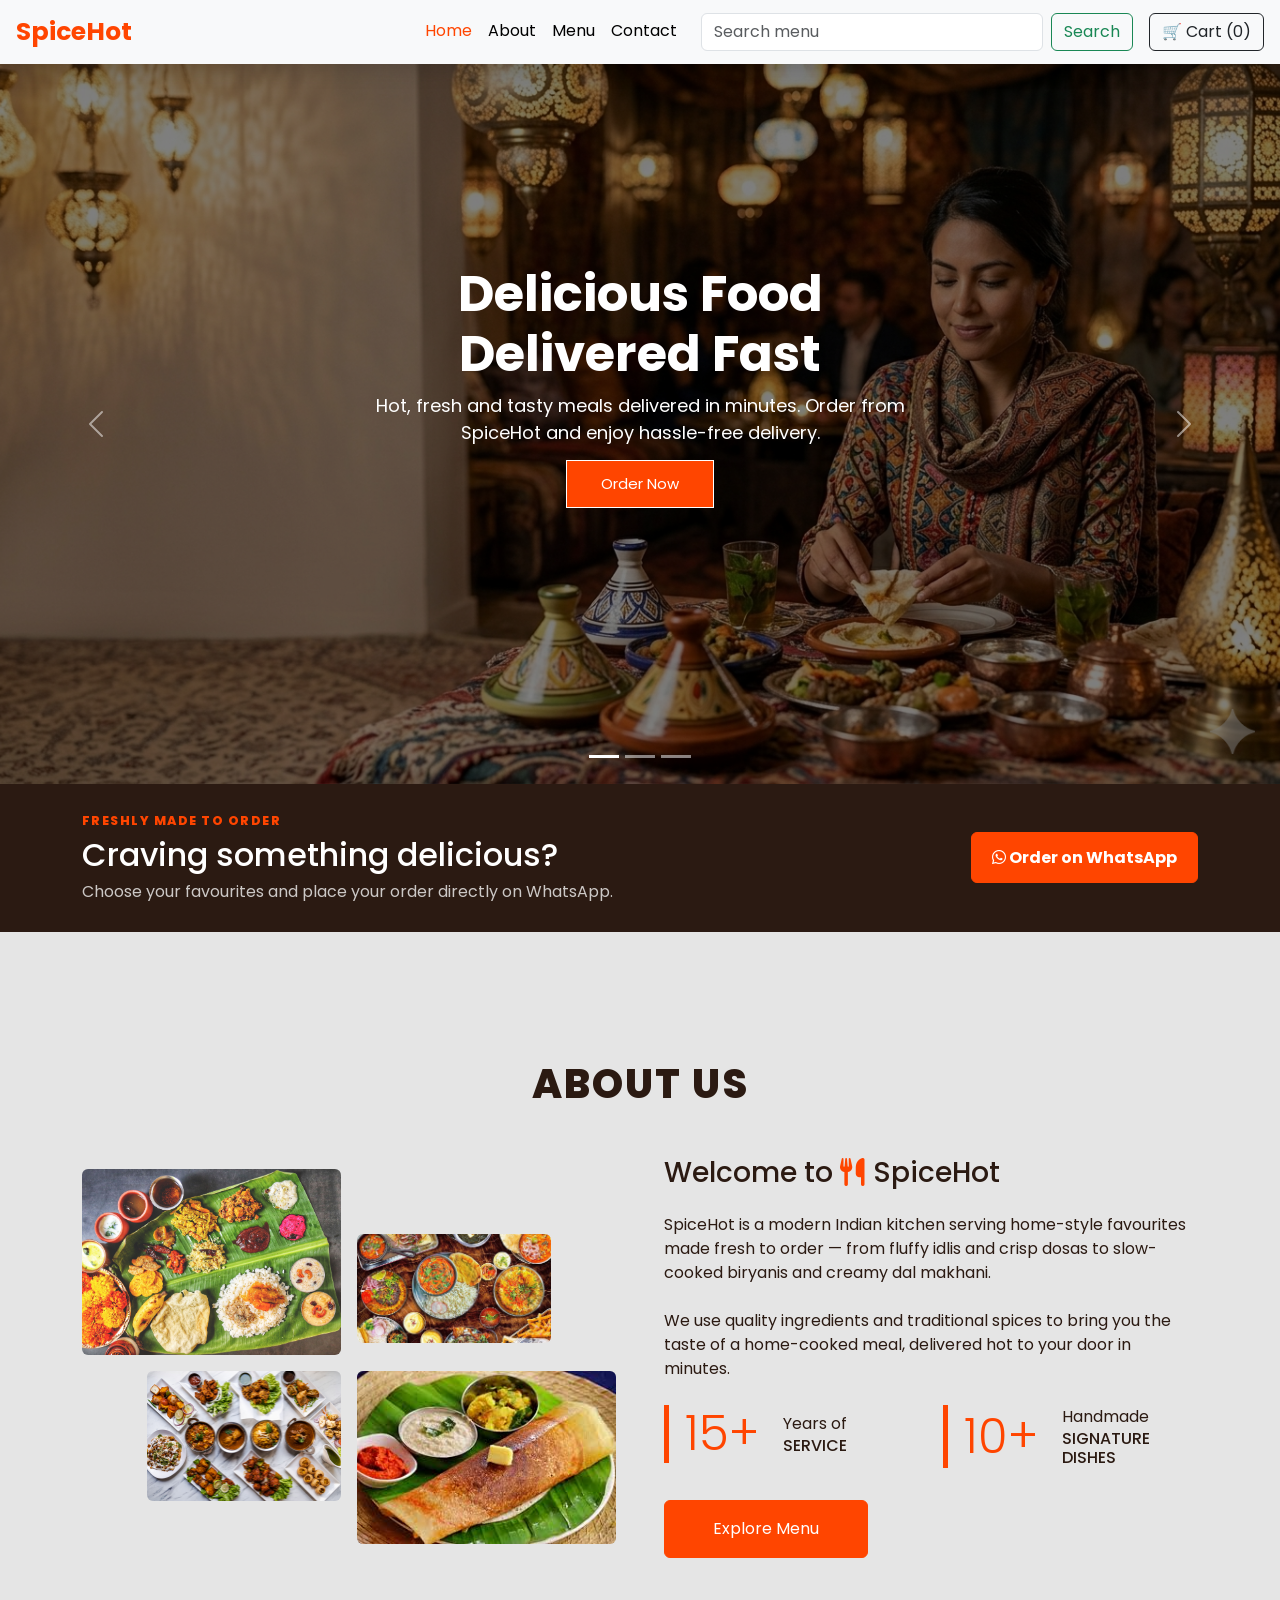
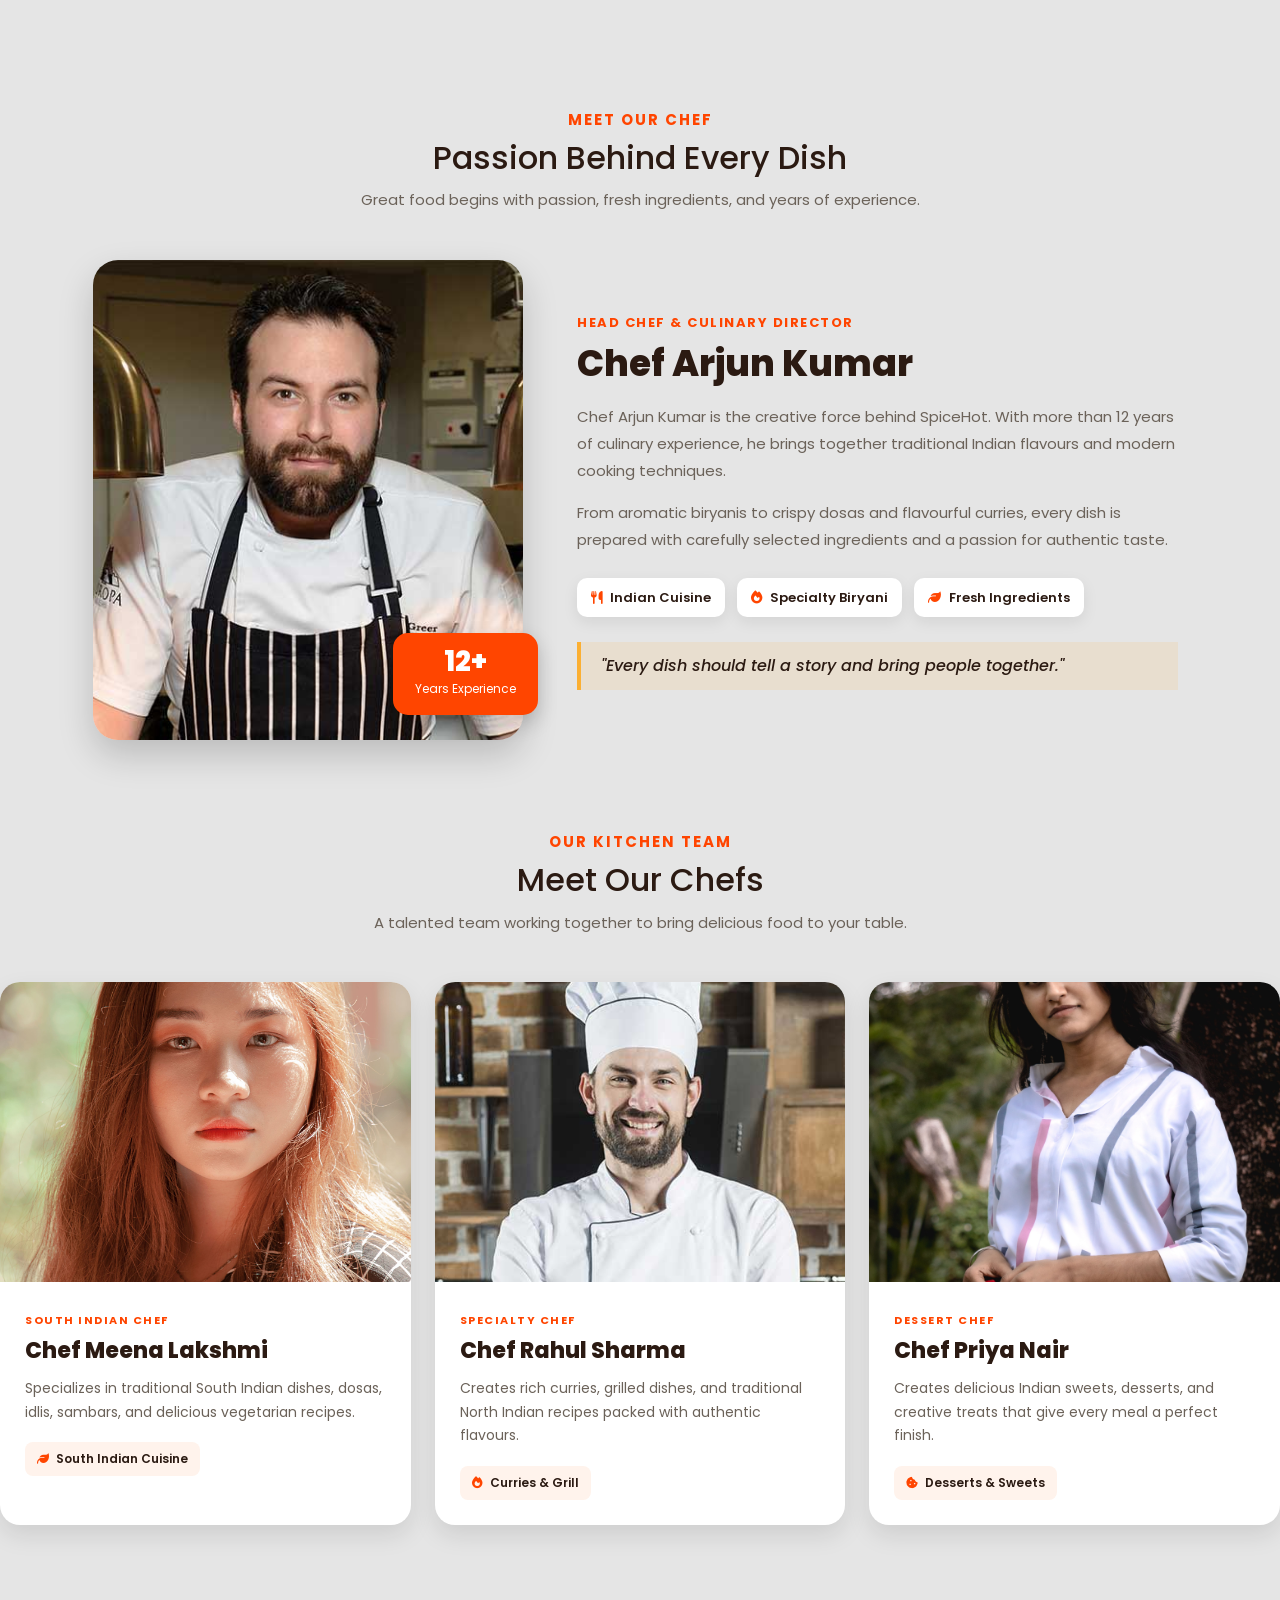
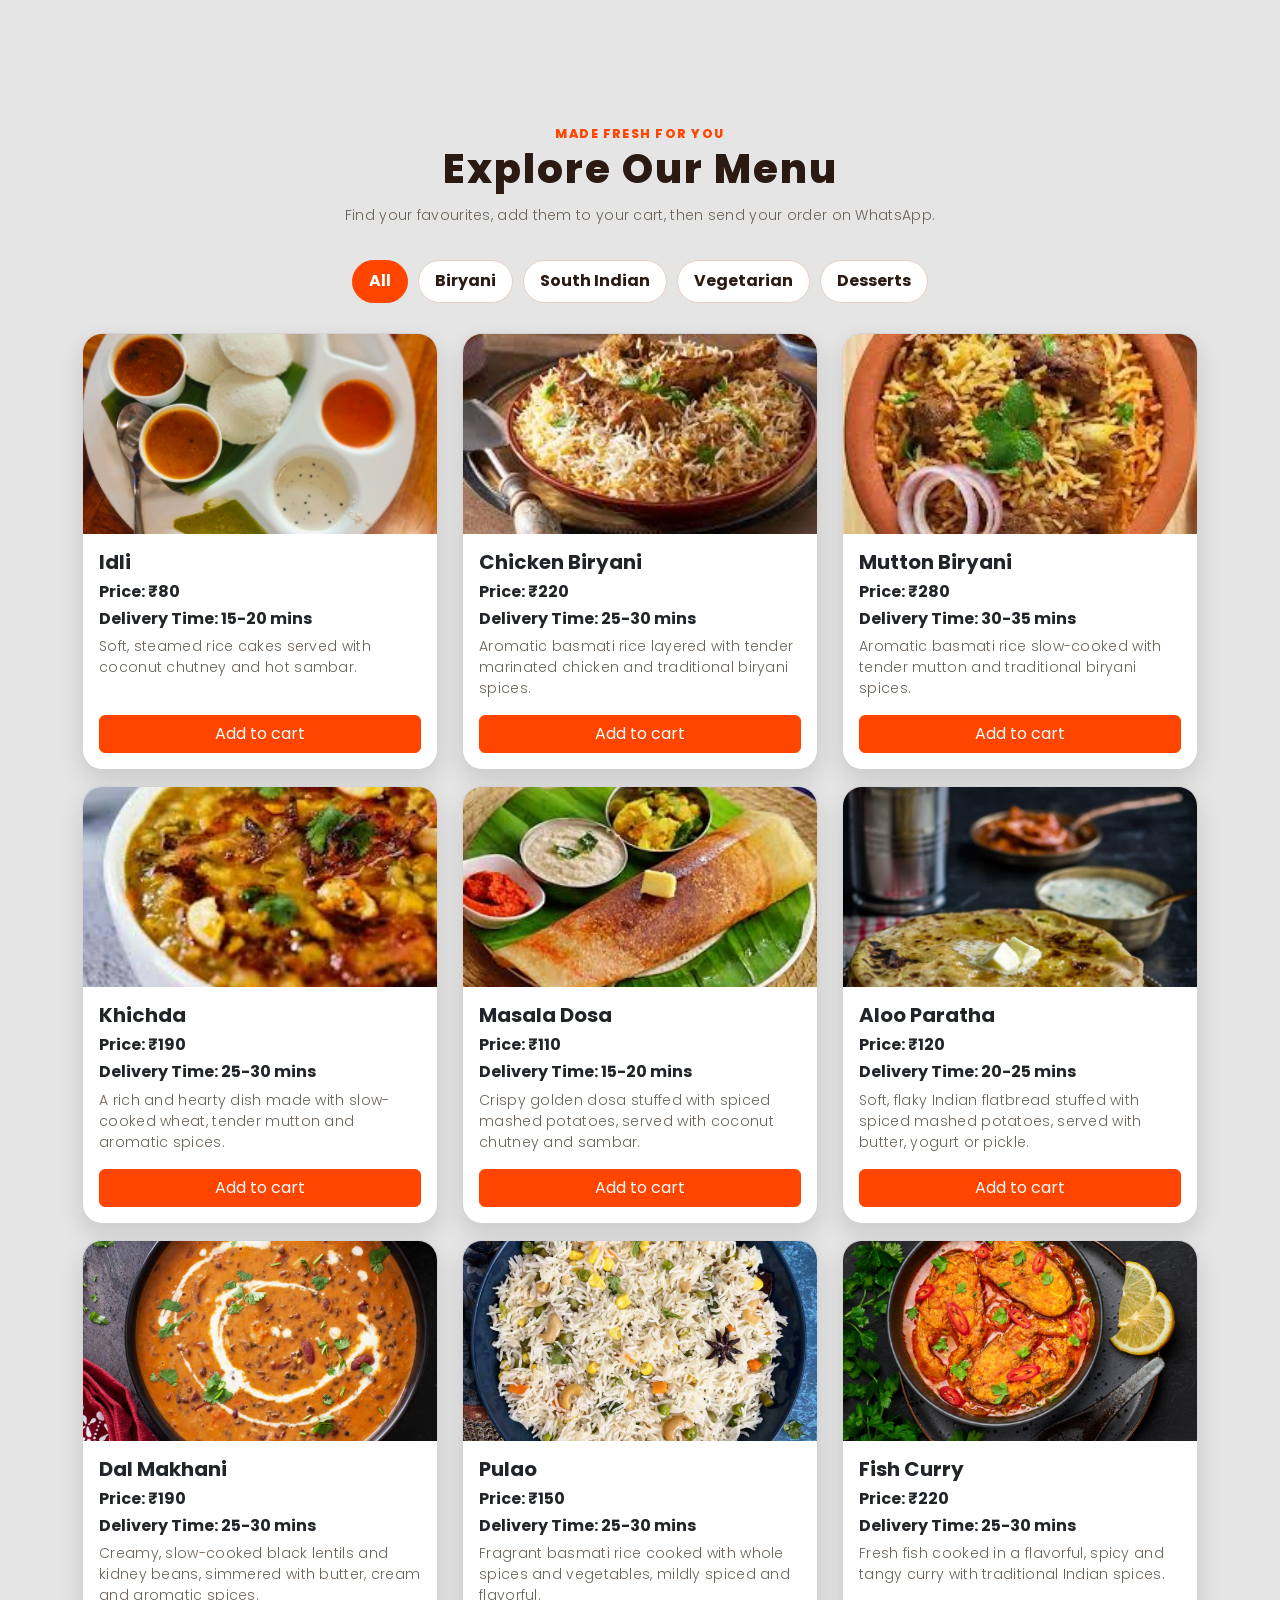
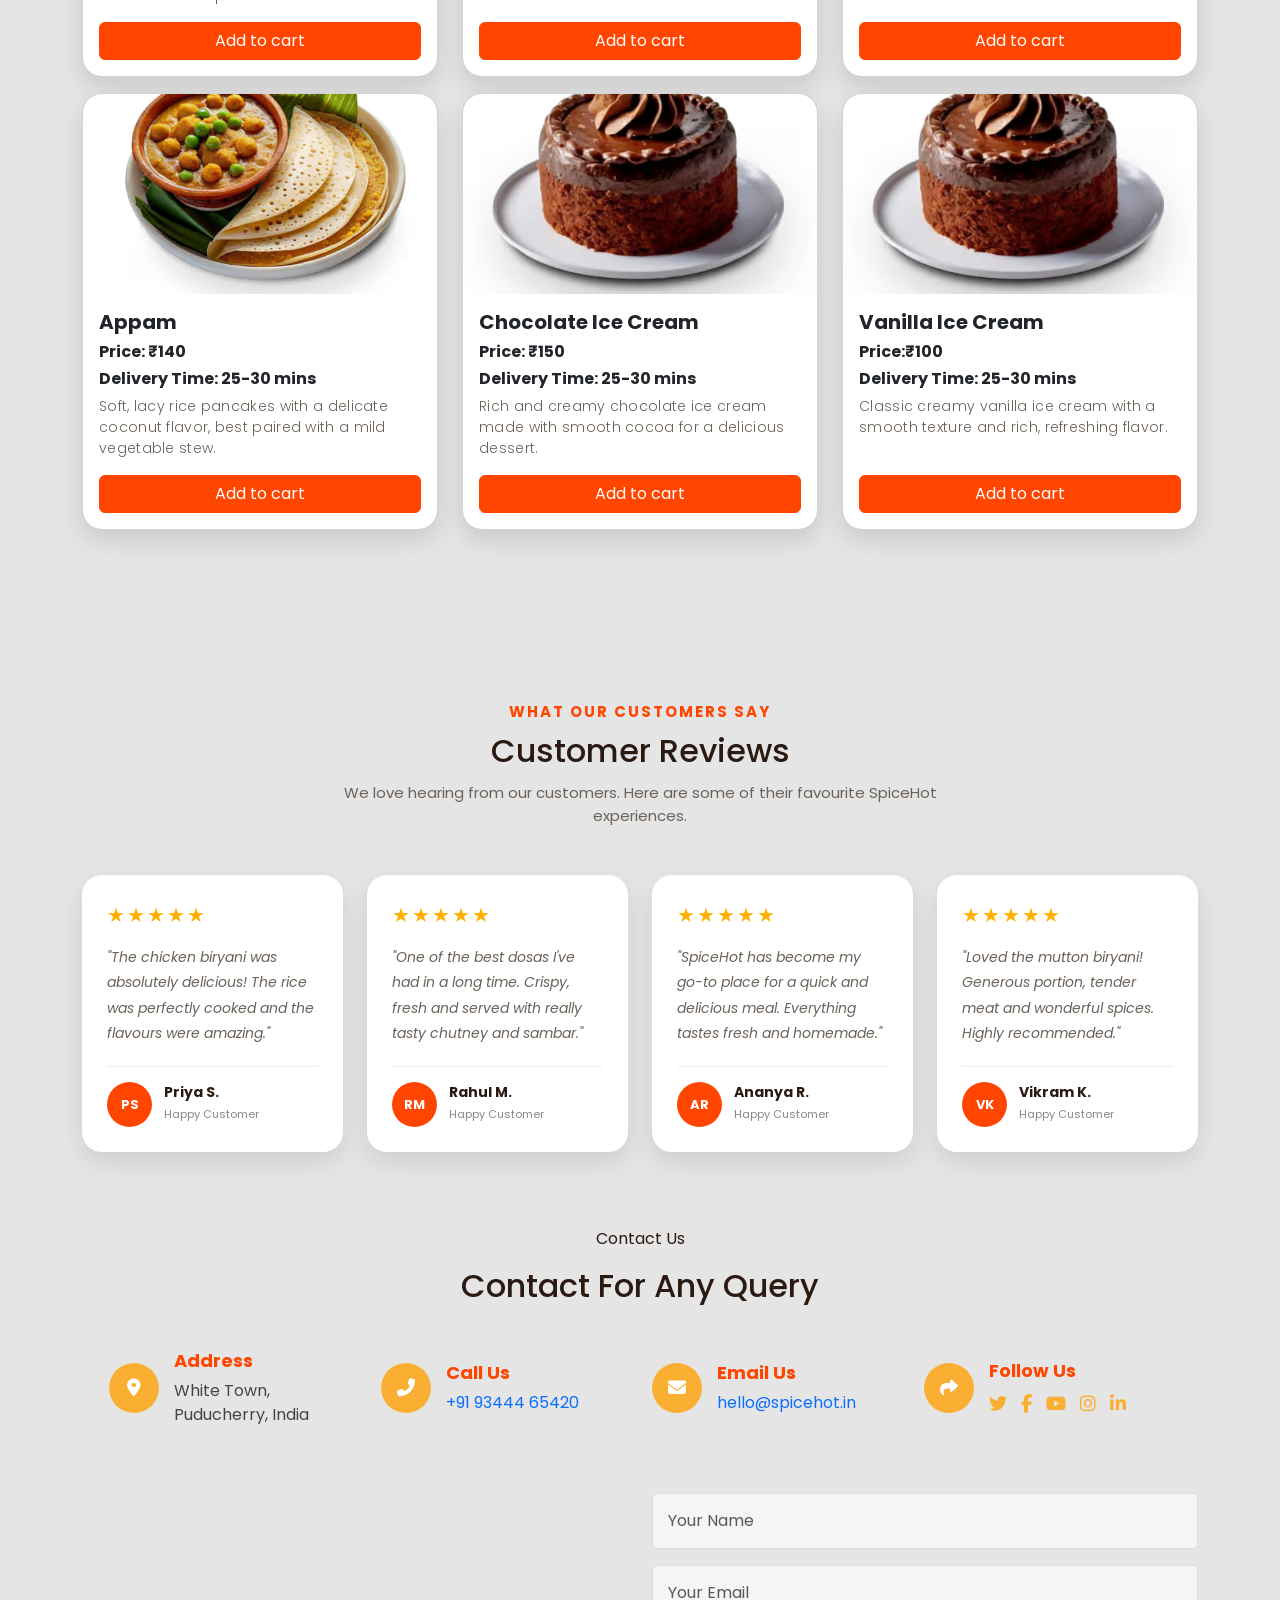
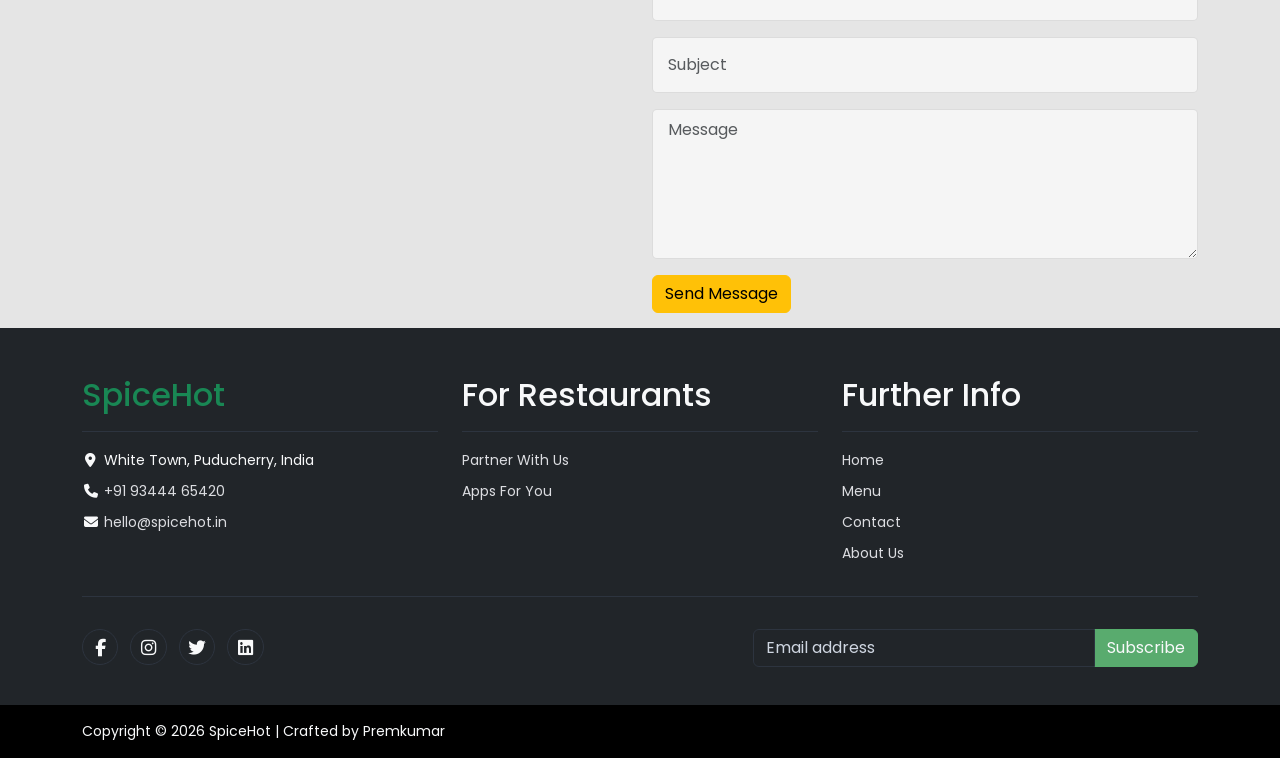
==== index.html @ 1280e215 "Improve ordering and menu experience" ====
<!DOCTYPE html>
<html lang="en">
<head>
    <meta charset="UTF-8">
    <meta name="viewport" content="width=device-width, initial-scale=1.0">
    <title>SpiceHot - Authentic Indian Restaurant | Delicious Food Delivered Fast</title>
    <meta name="description" content="SpiceHot is a modern Indian restaurant serving freshly made biryanis, dosas, curries and more, delivered hot to your door in Puducherry.">
    <!-- Bootstrap & icon libraries load first so our own style.css can safely override them without !important -->
    <link href="https://cdn.jsdelivr.net/npm/bootstrap@5.3.8/dist/css/bootstrap.min.css" rel="stylesheet"
        integrity="sha384-sRIl4kxILFvY47J16cr9ZwB07vP4J8+LH7qKQnuqkuIAvNWLzeN8tE5YBujZqJLB" crossorigin="anonymous">
    <link rel="stylesheet" href="https://cdnjs.cloudflare.com/ajax/libs/font-awesome/6.5.2/css/all.min.css">
    <link rel="stylesheet" href="style.css">

</head>
<body data-bs-spy="scroll" data-bs-target="#navbarSupportedContent" data-bs-offset="90" tabindex="0">
    <a class="visually-hidden-focusable skip-link" href="#main-content">Skip to main content</a>
    <h1 class="visually-hidden">SpiceHot &ndash; Authentic Indian Restaurant, Delivered Fast</h1>
      <!--navbar-->
    <nav class="navbar navbar-expand-lg bg-body-tertiary fixed-top px-3" id="navbar">
        <div class="container-fluid px-0 ">
            <a class="navbar-brand fw-bold" href="index.html">SpiceHot</a>

            <button class="navbar-toggler" type="button" data-bs-toggle="collapse" data-bs-target="#navbarSupportedContent" aria-expanded="false" aria-label="Toggle navigation">
                <span class="navbar-toggler-icon"></span>
            </button>

            <div class="collapse navbar-collapse " id="navbarSupportedContent">
                <ul class="navbar-nav ms-auto mb-2 mb-lg-0 ">
                    <li class="nav-item"><a class="nav-link" href="#home">Home</a></li>
                    <li class="nav-item"><a class="nav-link" href="#about">About </a></li>
                    <li class="nav-item"><a class="nav-link" href="#menu">Menu</a></li>
                    <li class="nav-item"><a class="nav-link" href="#contact">Contact</a></li>
                </ul>
                <!-- Search -->
                    <form class="d-flex flex-column flex-lg-row ms-lg-3 mt-3 mt-lg-0" id="menuSearchForm" role="search">
                        <input class="form-control mb-2 mb-lg-0 me-lg-2" type="search" id="menuSearch" placeholder="Search menu" aria-label="Search menu">
                        <button class="btn btn-outline-success">Search</button>
                    </form>
                    <!-- Cart -->
                        <button type="button" id="cartToggle" class="btn btn-outline-dark mt-3 mt-lg-0 ms-lg-3" data-bs-toggle="offcanvas" data-bs-target="#cartOffcanvas" aria-controls="cartOffcanvas">
                    🛒 Cart (<span id="cart-count">0</span>)
                        </button> 
            </div>
        </div>
    </nav>
    <main id="main-content">
    <section id="home">
    <!---Slider-->
        <div id="carouselExampleCaptions" class="carousel slide carousel-fade" data-bs-ride="carousel">
    <div class="carousel-indicators">
    <button type="button" data-bs-target="#carouselExampleCaptions" data-bs-slide-to="0" class="active" aria-current="true" aria-label="Slide 1"></button>
    <button type="button" data-bs-target="#carouselExampleCaptions" data-bs-slide-to="1" aria-label="Slide 2"></button>
    <button type="button" data-bs-target="#carouselExampleCaptions" data-bs-slide-to="2" aria-label="Slide 3"></button>
  </div>
  <div class="carousel-inner">
    <div class="carousel-item active">
      <img src="images/background/bg1.png" class="d-block w-100" alt="Freshly prepared SpiceHot dishes plated and ready to serve" fetchpriority="high">
      <div class="carousel-caption">
        <h2>Delicious Food Delivered Fast</h2>
        <p>Hot, fresh and tasty meals delivered in minutes. Order from SpiceHot and enjoy hassle-free delivery.</p>
        <a href="#menu" class="hero-btn">Order Now</a>
      </div>
    </div>
    <div class="carousel-item">
      <img src="images/background/bg2.png" class="d-block w-100" alt="Signature SpiceHot meal served on a table" loading="lazy">
      <div class="carousel-caption ">
        <h2>Made Fresh, Served Hot</h2>
        <p>Every dish is cooked to order with quality ingredients and traditional Indian spices.</p>
        <a href="#menu" class="hero-btn">Explore Menu</a>
      </div>
    </div>
    <div class="carousel-item">
      <img src="images/background/bg3.png" class="d-block w-100" alt="SpiceHot restaurant food spread" loading="lazy">
      <div class="carousel-caption ">
        <h2>Your Favourites, Just a Click Away</h2>
        <p>From biryanis to dosas, order your favourite dishes and enjoy hassle-free delivery.</p>
        <a href="#menu" class="hero-btn">Order Now</a>
      </div>
    </div>
  </div>
  <button class="carousel-control-prev" type="button" data-bs-target="#carouselExampleCaptions" data-bs-slide="prev">
    <span class="carousel-control-prev-icon" aria-hidden="true"></span>
    <span class="visually-hidden">Previous</span>
  </button>
  <button class="carousel-control-next" type="button" data-bs-target="#carouselExampleCaptions" data-bs-slide="next">
    <span class="carousel-control-next-icon" aria-hidden="true"></span>
    <span class="visually-hidden">Next</span>
  </button>
</div>
    </section>
    <section class="quick-order" aria-label="Order SpiceHot food">
      <div class="container quick-order__content">
        <div>
          <p class="quick-order__eyebrow">FRESHLY MADE TO ORDER</p>
          <h2>Craving something delicious?</h2>
          <p>Choose your favourites and place your order directly on WhatsApp.</p>
        </div>
        <a class="btn btn-primary quick-order__button" href="https://wa.me/919344465420?text=Hi%20SpiceHot%2C%20I%20would%20like%20to%20place%20an%20order." target="_blank" rel="noopener noreferrer"><i class="fa-brands fa-whatsapp" aria-hidden="true"></i> Order on WhatsApp</a>
      </div>
    </section>
    <!--About Start-->
    <section id="about">
 <div class="container">
                        <h2 class="text-center my-5">ABOUT US</h2>
                        <div class="row g-5 align-items-center">
                            <div class="col-lg-6">
                                <div class="row g-3">
                                    <div class="col-6 text-start">
                                        <img class="img-fluid rounded w-100 wow zoomIn" data-wow-delay="0.1s" src="images/background/bg-SpicyHot-1.1.jpg" alt="Freshly cooked SpiceHot curry close-up" loading="lazy">
                                    </div>
                                    <div class="col-6 text-start">
                                        <img class="img-fluid rounded w-75 wow zoomIn" data-wow-delay="0.3s" src="images/background/bg-Header-1.png"
                                            style="margin-top: 25%;" alt="SpiceHot restaurant interior" loading="lazy">
                                    </div>
                                    <div class="col-6 text-end">
                                        <img class="img-fluid rounded w-75 wow zoomIn" data-wow-delay="0.5s" src="images/background/banner-SpicyHot-1.jpg" alt="SpiceHot signature biryani platter" loading="lazy">
                                    </div>
                                    <div class="col-6 text-end">
                                        <img class="img-fluid rounded w-100 wow zoomIn" data-wow-delay="0.7s" src="images/menu/Masala Dosa.jpg" alt="Crispy masala dosa served with chutney and sambar" loading="lazy">
                                    </div>
                                </div>
                            </div>
                            <div class="col-lg-6">
                                <h3 class="mb-4">Welcome to <i class="fa fa-utensils text-primary me-2"></i>SpiceHot</h3>
                                <p class="mb-4">SpiceHot is a modern Indian kitchen serving home-style favourites made fresh to order &mdash; from fluffy idlis and crisp dosas to slow-cooked biryanis and creamy dal makhani.</p>
                                <p class="mb-4">We use quality ingredients and traditional spices to bring you the taste of a home-cooked meal, delivered hot to your door in minutes.</p>
                                <div class="row g-4 mb-4">
                                    <div class="col-sm-6">
                                        <div class="d-flex align-items-center border-start border-5 border-primary px-3">
                                            <span class="flex-shrink-0 display-5 text-primary mb-0" data-toggle="counter-up">15+</span>
                                            <div class="ps-4">
                                                <p class="mb-0">Years of</p>
                                                <h6 class="text-uppercase mb-0">Service</h6>
                                            </div>
                                        </div>
                                    </div>
                                    <div class="col-sm-6">
                                        <div class="d-flex align-items-center border-start border-5 border-primary px-3">
                                            <span class="flex-shrink-0 display-5 text-primary mb-0" data-toggle="counter-up">10+</span>
                                            <div class="ps-4">
                                                <p class="mb-0">Handmade</p>
                                                <h6 class="text-uppercase mb-0">Signature Dishes</h6>
                                            </div>
                                        </div>
                                    </div>
                                </div>
                     <a class="btn btn-primary py-3 px-5 mt-2" href="#menu">Explore Menu</a>
                 </div>
            </div>
     </div>
    </section>
    <!--About End -->
     <!-- Chef Details -->
    <div class="container chef-section" id="Chef">
        <div class="section-heading text-center">
            <span>Meet Our Chef</span>
            <h2>Passion Behind Every Dish</h2>
            <p>
                Great food begins with passion, fresh ingredients, and years of experience.
            </p>
        </div>

        <div class="row align-items-center mt-5">
            <div class="col-lg-5 mb-4 mb-lg-0">
                <div class="chef-image">
                    <!-- Replace this with your own chef image -->
                    <img src="images/chef-1.jpg" alt="Chef Arjun Kumar preparing food">
                    <div class="chef-badge">
                        <strong>12+</strong>
                        <span>Years Experience</span>
                    </div>
                </div>
            </div>

            <div class="col-lg-7">
                <div class="chef-content">
                    <span class="chef-role">HEAD CHEF & CULINARY DIRECTOR</span>
                    <h3>Chef Arjun Kumar</h3>

                    <p>
                        Chef Arjun Kumar is the creative force behind SpiceHot. With more
                        than 12 years of culinary experience, he brings together traditional
                        Indian flavours and modern cooking techniques.
                    </p>

                    <p>
                        From aromatic biryanis to crispy dosas and flavourful curries,
                        every dish is prepared with carefully selected ingredients and
                        a passion for authentic taste.
                    </p>

                    <div class="chef-specialities">
                        <div>
                            <i class="fas fa-utensils"></i>
                            <span>Indian Cuisine</span>
                        </div>

                        <div>
                            <i class="fas fa-fire"></i>
                            <span>Specialty Biryani</span>
                        </div>

                        <div>
                            <i class="fas fa-leaf"></i>
                            <span>Fresh Ingredients</span>
                        </div>
                    </div>

                    <blockquote>
                        "Every dish should tell a story and bring people together."
                    </blockquote>
                </div>
            </div>
        </div>
    </div>
    <!-- END HEAD CHEF SECTION -->
    <!-- OTHER CHEFS -->
    <div class="other-chefs">
        <div class="section-heading text-center"> <span>Our Kitchen Team</span>
            <h2>Meet Our Chefs</h2>
            <p> A talented team working together to bring delicious food to your table. </p>
        </div>
        <div class="row g-4 mt-4"> 
            <!-- Chef 2 -->
            <div class="col-md-6 col-lg-4">
                <div class="team-chef-card">
                    <div class="team-chef-image"> <img src="images/Chef-7.jpg" alt="Chef Meena Lakshmi"> </div>
                    <div class="team-chef-content"> <span>SOUTH INDIAN CHEF</span>
                        <h3>Chef Meena Lakshmi</h3>
                        <p> Specializes in traditional South Indian dishes, dosas, idlis, sambars, and delicious
                            vegetarian recipes. </p>
                        <div class="team-chef-speciality"> <i class="fas fa-leaf"></i> South Indian Cuisine </div>
                    </div>
                </div>
            </div> 
            <!-- Chef 3 -->
            <div class="col-md-6 col-lg-4">
                <div class="team-chef-card">
                    <div class="team-chef-image"> <img src="images/Chef-3.jpg" alt="Chef Rahul Sharma"> </div>
                    <div class="team-chef-content"> <span>SPECIALTY CHEF</span>
                        <h3>Chef Rahul Sharma</h3>
                        <p> Creates rich curries, grilled dishes, and traditional North Indian recipes packed with
                            authentic flavours. </p>
                        <div class="team-chef-speciality"> <i class="fas fa-fire"></i> Curries & Grill </div>
                    </div>
                </div>
            </div>
             <!-- Chef 4 -->
            <div class="col-md-6 col-lg-4">
                <div class="team-chef-card">
                    <div class="team-chef-image"> <img src="images/Chef-8.jpg" alt="Chef Priya Nair"> </div>
                    <div class="team-chef-content"> <span>DESSERT CHEF</span>
                        <h3>Chef Priya Nair</h3>
                        <p> Creates delicious Indian sweets, desserts, and creative treats that give every meal a
                            perfect finish. </p>
                        <div class="team-chef-speciality"> <i class="fas fa-cookie-bite"></i> Desserts & Sweets </div>
                    </div>
                </div>
            </div>
        </div>
    </div>
    </div> 
    
    <!-- END CHEF SECTION -->
  <!-- Menu -->
    <section id="menu">
        <div class="container">
            <div class="menu-heading text-center">
                <span>Made fresh for you</span>
                <h2>Explore Our Menu</h2>
                <p>Find your favourites, add them to your cart, then send your order on WhatsApp.</p>
            </div>
            <div class="menu-filters" role="group" aria-label="Filter menu by category">
                <button type="button" class="menu-filter is-active" data-filter="all">All</button>
                <button type="button" class="menu-filter" data-filter="biryani">Biryani</button>
                <button type="button" class="menu-filter" data-filter="south-indian">South Indian</button>
                <button type="button" class="menu-filter" data-filter="veg">Vegetarian</button>
                <button type="button" class="menu-filter" data-filter="dessert">Desserts</button>
            </div>
            <div class="row gy-4 gx-4 mt-2" id="menuGrid">

                <div class="col-12 col-md-6 col-lg-4 mt-3 menu-item" data-search="idli south indian vegetarian" data-category="south-indian veg">
                    <div class="card h-100">
                        <img src="images/menu/idle.jpg" class="card-img-top" alt="Steamed idli served with sambar and chutney" loading="lazy">
                        <div class="card-body d-flex flex-column">
                            <h3 class="card-title fw-bold fs-5">Idli</h3>
                            <h6 class="card-text fw-bold">Price: ₹80</h6>
                            <h6 class="fw-bold">Delivery Time: 15-20 mins</h6>
                            <p>Soft, steamed rice cakes served with coconut chutney and hot sambar.</p>
                            <a href="#" class="btn btn-primary add-to-cart mt-auto" data-name="Idli" data-price="80">Add to cart</a>
                        </div>
                    </div>
                </div>

                <div class="col-12 col-md-6 col-lg-4 mt-3 menu-item" data-search="chicken biryani non veg" data-category="biryani">
                    <div class="card h-100">
                        <img src="images/menu/CBiryani.jpg" class="card-img-top" alt="Chicken biryani with basmati rice and spices" loading="lazy">
                        <div class="card-body d-flex flex-column">
                            <h3 class="card-title fw-bold fs-5">Chicken Biryani</h3>
                            <h6 class="card-text fw-bold">Price: ₹220</h6>
                            <h6 class="fw-bold">Delivery Time: 25-30 mins</h6>
                            <p>Aromatic basmati rice layered with tender marinated chicken and traditional biryani spices.</p>
                            <a href="#" class="btn btn-primary add-to-cart mt-auto" data-name="Chicken Biryani" data-price="220">Add to cart</a>
                        </div>
                    </div>
                </div>

                <div class="col-12 col-md-6 col-lg-4 mt-3 menu-item" data-search="mutton biryani non veg" data-category="biryani">
                    <div class="card h-100">
                        <img src="images/menu/MBiryani.jpg" class="card-img-top" alt="Mutton biryani with basmati rice" loading="lazy">
                        <div class="card-body d-flex flex-column">
                            <h3 class="card-title fw-bold fs-5">Mutton Biryani</h3>
                            <h6 class="card-text fw-bold">Price: ₹280</h6>
                            <h6 class="fw-bold">Delivery Time: 30-35 mins</h6>
                            <p>Aromatic basmati rice slow-cooked with tender mutton and traditional biryani spices.</p>
                            <a href="#" class="btn btn-primary add-to-cart mt-auto" data-name="Mutton Biryani" data-price="280">Add to cart</a>
                        </div>
                    </div>
                </div>

                <div class="col-12 col-md-6 col-lg-4 mt-3 menu-item" data-search="khichda non veg">
                    <div class="card h-100">
                        <img src="images/menu/Khichda.jpg" class="card-img-top" alt="Khichda, slow-cooked wheat and mutton dish" loading="lazy">
                        <div class="card-body d-flex flex-column">
                            <h3 class="card-title fw-bold fs-5">Khichda</h3>
                            <h6 class="card-text fw-bold">Price: ₹190</h6>
                            <h6 class="fw-bold">Delivery Time: 25-30 mins</h6>
                            <p>A rich and hearty dish made with slow-cooked wheat, tender mutton and aromatic spices.</p>
                            <a href="#" class="btn btn-primary add-to-cart mt-auto" data-name="Khichda" data-price="190">Add to cart</a>
                        </div>
                    </div>
                </div>

                <div class="col-12 col-md-6 col-lg-4 mt-3 menu-item" data-search="masala dosa south indian vegetarian" data-category="south-indian veg">
                    <div class="card h-100">
                        <img src="images/menu/Masala Dosa.jpg" class="card-img-top" alt="Crispy masala dosa with chutney and sambar" loading="lazy">
                        <div class="card-body d-flex flex-column">
                            <h3 class="card-title fw-bold fs-5">Masala Dosa</h3>
                            <h6 class="card-text fw-bold">Price: ₹110</h6>
                            <h6 class="fw-bold">Delivery Time: 15-20 mins</h6>
                            <p>Crispy golden dosa stuffed with spiced mashed potatoes, served with coconut chutney and sambar.</p>
                            <a href="#" class="btn btn-primary add-to-cart mt-auto" data-name="Masala Dosa" data-price="110">Add to cart</a>
                        </div>
                    </div>
                </div>

                <div class="col-12 col-md-6 col-lg-4 mt-3 menu-item" data-search="aloo paratha vegetarian" data-category="veg">
                    <div class="card h-100">
                        <img src="images/menu/Aloo Paratha.jpg" class="card-img-top" alt="Aloo paratha with butter and yogurt" loading="lazy">
                        <div class="card-body d-flex flex-column">
                            <h3 class="card-title fw-bold fs-5">Aloo Paratha</h3>
                            <h6 class="card-text fw-bold">Price: ₹120</h6>
                            <h6 class="fw-bold">Delivery Time: 20-25 mins</h6>
                            <p>Soft, flaky Indian flatbread stuffed with spiced mashed potatoes, served with butter, yogurt or pickle.</p>
                            <a href="#" class="btn btn-primary add-to-cart mt-auto" data-name="Aloo Paratha" data-price="120">Add to cart</a>
                        </div>
                    </div>
                </div>

                <div class="col-12 col-md-6 col-lg-4 mt-3 menu-item" data-search="dal makhani vegetarian" data-category="veg">
                    <div class="card h-100">
                        <img src="images/menu/Dal Makhani.jpg" class="card-img-top" alt="Creamy dal makhani lentil curry" loading="lazy">
                        <div class="card-body d-flex flex-column">
                            <h3 class="card-title fw-bold fs-5">Dal Makhani</h3>
                            <h6 class="card-text fw-bold">Price: ₹190</h6>
                            <h6 class="fw-bold">Delivery Time: 25-30 mins</h6>
                            <p>Creamy, slow-cooked black lentils and kidney beans, simmered with butter, cream and aromatic spices.</p>
                            <a href="#" class="btn btn-primary add-to-cart mt-auto" data-name="Dal Makhani" data-price="190">Add to cart</a>
                        </div>
                    </div>
                </div>

                <div class="col-12 col-md-6 col-lg-4 mt-3 menu-item" data-search="pulao vegetarian" data-category="veg">
                    <div class="card h-100">
                        <img src="images/menu/Pulao.JPG" class="card-img-top" alt="Vegetable pulao rice" loading="lazy">
                        <div class="card-body d-flex flex-column">
                            <h3 class="card-title fw-bold fs-5">Pulao</h3>
                            <h6 class="card-text fw-bold">Price: ₹150</h6>
                            <h6 class="fw-bold">Delivery Time: 25-30 mins</h6>
                            <p>Fragrant basmati rice cooked with whole spices and vegetables, mildly spiced and flavorful.</p>
                            <a href="#" class="btn btn-primary add-to-cart mt-auto" data-name="Pulao" data-price="150">Add to cart</a>
                        </div>
                    </div>
                </div>

                <div class="col-12 col-md-6 col-lg-4 mt-3 menu-item" data-search="fish curry non veg">
                    <div class="card h-100">
                        <img src="images/menu/Fish curry.jpg" class="card-img-top" alt="Spicy Indian fish curry" loading="lazy">
                        <div class="card-body d-flex flex-column">
                            <h3 class="card-title fw-bold fs-5">Fish Curry</h3>
                            <h6 class="card-text fw-bold">Price: ₹220</h6>
                            <h6 class="fw-bold">Delivery Time: 25-30 mins</h6>
                            <p>Fresh fish cooked in a flavorful, spicy and tangy curry with traditional Indian spices.</p>
                            <a href="#" class="btn btn-primary add-to-cart mt-auto" data-name="Fish Curry" data-price="220">Add to cart</a>
                        </div>
                    </div>
                </div>

                <div class="col-12 col-md-6 col-lg-4 mt-3 menu-item" data-search="appam south indian vegetarian" data-category="south-indian veg">
                    <div class="card h-100">
                        <img src="images/menu/Appam.avif" class="card-img-top" alt="Appam rice pancakes with vegetable stew" loading="lazy">
                        <div class="card-body d-flex flex-column">
                            <h3 class="card-title fw-bold fs-5">Appam</h3>
                            <h6 class="card-text fw-bold">Price: ₹140</h6>
                            <h6 class="fw-bold">Delivery Time: 25-30 mins</h6>
                            <p>Soft, lacy rice pancakes with a delicate coconut flavor, best paired with a mild vegetable stew.</p>
                            <a href="#" class="btn btn-primary add-to-cart mt-auto" data-name="Appam" data-price="140">Add to cart</a>
                        </div>
                    </div>
                </div>
                 <div class="col-12 col-md-6 col-lg-4 mt-3 menu-item" data-search="chocolate ice cream dessert" data-category="dessert">
                    <div class="card h-100">
                        <img src="images/menu/Cake.avif" class="card-img-top" alt="Chocolate dessert served at SpiceHot" loading="lazy">
                        <div class="card-body d-flex flex-column">
                            <h3 class="card-title fw-bold fs-5">Chocolate Ice Cream</h3>
                            <h6 class="card-text fw-bold">Price: ₹150</h6>
                            <h6 class="fw-bold">Delivery Time: 25-30 mins</h6>
                            <p>Rich and creamy chocolate ice cream made with smooth cocoa for a delicious dessert.</p>
                            <a href="#" class="btn btn-primary add-to-cart mt-auto" data-name="Chocolate Ice Cream" data-price="150">Add to cart</a>
                        </div>
                    </div>
                </div>
                 <div class="col-12 col-md-6 col-lg-4 mt-3 menu-item" data-search="vanilla ice cream dessert" data-category="dessert">
                    <div class="card h-100">
                        <img src="images/menu/Cake.avif" class="card-img-top" alt="Vanilla dessert served at SpiceHot" loading="lazy">
                        <div class="card-body d-flex flex-column">
                            <h3 class="card-title fw-bold fs-5">Vanilla Ice Cream</h3>
                            <h6 class="card-text fw-bold">Price:₹100</h6>
                            <h6 class="fw-bold">Delivery Time: 25-30 mins</h6>
                            <p>Classic creamy vanilla ice cream with a smooth texture and rich, refreshing flavor.</p>
                            <a href="#" class="btn btn-primary add-to-cart mt-auto" data-name="Vanilla Ice Cream" data-price="100">Add to cart</a>
                        </div>
                    </div>
                </div>

                <p class="text-center fw-bold d-none mt-4" id="noResults">No dishes match your search.</p>
            </div>
        </div>
    </section>
  <!--Menu End -->
  <!-- Cart Offcanvas -->
    <div class="offcanvas offcanvas-end" tabindex="-1" id="cartOffcanvas" aria-labelledby="cartOffcanvasLabel">
        <div class="offcanvas-header">
            <h5 class="offcanvas-title" id="cartOffcanvasLabel">Your Cart</h5>
            <button type="button" class="btn-close" data-bs-dismiss="offcanvas" aria-label="Close"></button>
        </div>
        <div class="offcanvas-body d-flex flex-column">
            <ul class="list-unstyled flex-grow-1" id="cartItems">
                <li class="text-muted" id="cartEmptyMsg">Your cart is empty.</li>
            </ul>
            <div class="border-top pt-3">
                <div class="d-flex justify-content-between fw-bold fs-5 mb-3">
                    <span>Total</span>
                    <span>₹<span id="cartTotal">0</span></span>
                </div>
                <button class="btn btn-primary w-100" id="checkoutBtn"><i class="fa-brands fa-whatsapp" aria-hidden="true"></i> Order on WhatsApp</button>
            </div>
        </div>
    </div>
<!-----=====Contact Us=====-------->
<!-- Customer Reviews -->
    <div class="container reviews-section" id="Reviews">
        <div class="section-heading text-center">
            <span>What Our Customers Say</span>
            <h2>Customer Reviews</h2>
            <p>
                We love hearing from our customers. Here are some of their favourite
                SpiceHot experiences.
            </p>
        </div>

        <div class="row g-4 mt-4">

            <!-- Review 1 -->
            <div class="col-md-6 col-lg-3">
                <div class="review-card">
                    <div class="review-stars">
                        ★★★★★
                    </div>

                    <p>
                        "The chicken biryani was absolutely delicious! The rice was
                        perfectly cooked and the flavours were amazing."
                    </p>

                    <div class="reviewer">
                        <div class="review-avatar">PS</div>
                        <div>
                            <h5>Priya S.</h5>
                            <small>Happy Customer</small>
                        </div>
                    </div>
                </div>
            </div>

            <!-- Review 2 -->
            <div class="col-md-6 col-lg-3">
                <div class="review-card">
                    <div class="review-stars">
                        ★★★★★
                    </div>

                    <p>
                        "One of the best dosas I've had in a long time. Crispy, fresh
                        and served with really tasty chutney and sambar."
                    </p>

                    <div class="reviewer">
                        <div class="review-avatar">RM</div>
                        <div>
                            <h5>Rahul M.</h5>
                            <small>Happy Customer</small>
                        </div>
                    </div>
                </div>
            </div>

            <!-- Review 3 -->
            <div class="col-md-6 col-lg-3">
                <div class="review-card">
                    <div class="review-stars">
                        ★★★★★
                    </div>

                    <p>
                        "SpiceHot has become my go-to place for a quick and delicious
                        meal. Everything tastes fresh and homemade."
                    </p>

                    <div class="reviewer">
                        <div class="review-avatar">AR</div>
                        <div>
                            <h5>Ananya R.</h5>
                            <small>Happy Customer</small>
                        </div>
                    </div>
                </div>
            </div>

            <!-- Review 4 -->
            <div class="col-md-6 col-lg-3">
                <div class="review-card">
                    <div class="review-stars">
                        ★★★★★
                    </div>

                    <p>
                        "Loved the mutton biryani! Generous portion, tender meat and
                        wonderful spices. Highly recommended."
                    </p>

                    <div class="reviewer">
                        <div class="review-avatar">VK</div>
                        <div>
                            <h5>Vikram K.</h5>
                            <small>Happy Customer</small>
                        </div>
                    </div>
                </div>
            </div>

        </div>
    </div>
  <!-- Contact Start -->
    <section id="contact">
        <div class="container">
            <div class="section-header text-center">
                <p>Contact Us</p>
                <h2>Contact For Any Query</h2>
            </div>
            <div class="row align-items-center contact-information">
                <div class="col-md-6 col-lg-3">
                    <div class="contact-info">
                        <div class="contact-icon">
                            <i class="fa fa-map-marker-alt" aria-hidden="true"></i>
                        </div>
                        <div class="contact-text">
                            <h3>Address</h3>
                            <p>White Town, Puducherry, India</p>
                        </div>
                    </div>
                </div>
                <div class="col-md-6 col-lg-3">
                    <div class="contact-info">
                        <div class="contact-icon">
                            <i class="fa fa-phone-alt" aria-hidden="true"></i>
                        </div>
                        <div class="contact-text">
                            <h3>Call Us</h3>
                            <p><a class="text-decoration-none" href="tel:+919344465420">+91 93444 65420</a></p>
                        </div>
                    </div>
                </div>
                <div class="col-md-6 col-lg-3">
                    <div class="contact-info">
                        <div class="contact-icon">
                            <i class="fa fa-envelope" aria-hidden="true"></i>
                        </div>
                        <div class="contact-text">
                            <h3>Email Us</h3>
                            <p><a class="text-decoration-none" href="mailto:hello@spicehot.in">hello@spicehot.in</a></p>
                        </div>
                    </div>
                </div>
                <div class="col-md-6 col-lg-3">
                    <div class="contact-info">
                        <div class="contact-icon">
                            <i class="fa fa-share" aria-hidden="true"></i>
                        </div>
                        <div class="contact-text">
                            <h3>Follow Us</h3>
                            <div class="contact-social">
                                <a href="https://twitter.com/" aria-label="SpiceHot on Twitter"><i class="fab fa-twitter"></i></a>
                                <a href="https://facebook.com/" aria-label="SpiceHot on Facebook"><i class="fab fa-facebook-f"></i></a>
                                <a href="https://youtube.com/" aria-label="SpiceHot on YouTube"><i class="fab fa-youtube"></i></a>
                                <a href="https://instagram.com/" aria-label="SpiceHot on Instagram"><i class="fab fa-instagram"></i></a>
                                <a href="https://linkedin.com/" aria-label="SpiceHot on LinkedIn"><i class="fab fa-linkedin-in"></i></a>
                            </div>
                        </div>
                    </div>
                </div>
            </div>
            <div class="row contact-form">
                <div class="col-md-6">
                    <iframe
                        src="https://www.google.com/maps/embed?pb=!1m18!1m12!1m3!1d62456.12609272237!2d79.73937187719535!3d11.939297406665277!2m3!1f0!2f0!3f0!3m2!1i1024!2i768!4f13.1!3m3!1m2!1s0x3a5361ab8e49cfcf%3A0xcc6bd326d2f0b04e!2sPuducherry!5e0!3m2!1sen!2sin!4v1766664309933!5m2!1sen!2sin"
                        width="600" height="450" style="border:0;" allowfullscreen="" loading="lazy"
                        referrerpolicy="no-referrer-when-downgrade"></iframe>
              <!--<iframe
                        src="https://www.google.com/maps/embed?pb=!1m18!1m12!1m3!1d3001156.4288297426!2d-78.01371936852176!3d42.72876761954724!2m3!1f0!2f0!3f0!3m2!1i1024!2i768!4f13.1!3m3!1m2!1s0x4ccc4bf0f123a5a9%3A0xddcfc6c1de189567!2sNew%20York%2C%20USA!5e0!3m2!1sen!2sbd!4v1600663868074!5m2!1sen!2sbd"
                        frameborder="0" style="border:0;" allowfullscreen="" aria-hidden="false" tabindex="0"></iframe>-->
                </div>
                <div class="col-md-6">
                    <div id="success"></div>
                    <form name="sentMessage" id="contactForm" novalidate="novalidate">
                        <div class="control-group">
                            <input type="text" class="form-control" id="name" placeholder="Your Name" required="required"
                                data-validation-required-message="Please enter your name" />
                            <p class="help-block text-danger"></p>
                        </div>
                        <div class="control-group">
                            <input type="email" class="form-control" id="email" placeholder="Your Email" required="required"
                                data-validation-required-message="Please enter your email" />
                            <p class="help-block text-danger"></p>
                        </div>
                        <div class="control-group">
                            <input type="text" class="form-control" id="subject" placeholder="Subject" required="required"
                                data-validation-required-message="Please enter a subject" />
                            <p class="help-block text-danger"></p>
                        </div>
                        <div class="control-group">
                            <textarea class="form-control" id="message" placeholder="Message" required="required"
                                data-validation-required-message="Please enter your message"></textarea>
                            <p class="help-block text-danger"></p>
                        </div>
                        <div>
                            <button class="btn btn-warning" type="submit" id="sendMessageButton">Send Message</button>
                        </div>
                        <div class="col-12">
                            <div id="contactSuccess" class="alert alert-success d-none mt-2" role="alert">
                                Thanks! Your message has been received.
                            </div>
                        </div>
                    </form>
                </div>
            </div>
        </div>
    </section>
    <!-- Contact End -->
    </main>
<!--Footer start -->
    <footer class="bg-dark" id="tempaltemo_footer">
        <div class="container">
            <div class="row m-l30">
                <div class="col-md-4 pt-5">
                    <h2 class="h2 text-success border-bottom pb-3 border-light logo">SpiceHot</h2>
                    <ul class="list-unstyled text-light footer-link-list">
                        <li><i class="fas fa-map-marker-alt fa-fw" aria-hidden="true"></i> White Town, Puducherry, India</li>
                        <li><i class="fa fa-phone fa-fw" aria-hidden="true"></i> <a class="text-decoration-none" href="tel:+919344465420">+91 93444 65420</a></li>
                        <li><i class="fa fa-envelope fa-fw" aria-hidden="true"></i> <a class="text-decoration-none" href="mailto:hello@spicehot.in">hello@spicehot.in</a></li>
                    </ul>
                </div>
                <div class="col-md-4 pt-5">
                    <h2 class="h2 text-light border-bottom pb-3 border-light">For Restaurants</h2>
                    <ul class="list-unstyled text-light footer-link-list">
                        <li><a class="text-decoration-none" href="#">Partner With Us</a></li>
                        <li><a class="text-decoration-none" href="#">Apps For You</a></li>
                    </ul>
                </div>
                <div class="col-md-4 pt-5">
                    <h2 class="h2 text-light border-bottom pb-3 border-light">Further Info</h2>
                    <ul class="list-unstyled text-light footer-link-list">
                        <li><a class="text-decoration-none" href="#home">Home</a></li>
                        <li><a class="text-decoration-none" href="#menu">Menu</a></li>
                        <li><a class="text-decoration-none" href="#contact">Contact</a></li>
                        <li><a class="text-decoration-none" href="#about">About Us</a></li>
                    </ul>
                </div>
            </div>

            <div class="row text-light mb-4">
                <div class="col-12 mb-3">
                    <div class="w-100 my-3 border-top border-light"></div>
                </div>
                <div class="col-auto me-auto">
                    <ul class="list-inline text-left footer-icons">
                        <li class="list-inline-item border border-light rounded-circle text-center">
                            <a class="text-light text-decoration-none" target="_blank" href="http://facebook.com/"><i class="fab fa-facebook-f fa-lg fa-fw"></i></a>
                        </li>
                        <li class="list-inline-item border border-light rounded-circle text-center">
                            <a class="text-light text-decoration-none" target="_blank" href="https://www.instagram.com/"><i class="fab fa-instagram fa-lg fa-fw"></i></a>
                        </li>
                        <li class="list-inline-item border border-light rounded-circle text-center">
                            <a class="text-light text-decoration-none" target="_blank" href="https://twitter.com/"><i class="fab fa-twitter fa-lg fa-fw"></i></a>
                        </li>
                        <li class="list-inline-item border border-light rounded-circle text-center">
                            <a class="text-light text-decoration-none" target="_blank" href="https://www.linkedin.com/"><i class="fab fa-linkedin fa-lg fa-fw"></i></a>
                        </li>
                    </ul>
                </div>
                <div class="col-auto">
                    <label class="visually-hidden" for="subscribeEmail">Email address</label>
                    <div class="input-group mb-2">
                        <input type="email" class="form-control bg-dark border-light text-light" id="subscribeEmail" placeholder="Email address">
                        <button class="input-group-text btn-success text-light" id="subscribeBtn">Subscribe</button>
                    </div>
                </div>
            </div>
        </div>

        <div class="w-100 bg-black py-3">
            <div class="container">
                <p class="text-left text-light mb-0">
                    Copyright &copy; 2026 SpiceHot | Crafted by Premkumar
                </p>
            </div>
        </div>
    </footer>

    <a class="mobile-order-button" href="https://wa.me/919344465420?text=Hi%20SpiceHot%2C%20I%20would%20like%20to%20place%20an%20order." target="_blank" rel="noopener noreferrer"><i class="fa-brands fa-whatsapp" aria-hidden="true"></i> Order on WhatsApp</a>

    <!-- End Footer -->

<script src="https://cdn.jsdelivr.net/npm/bootstrap@5.3.8/dist/js/bootstrap.bundle.min.js"></script>
<script src="script.js"></script>
</body>
</html>
---- style.css ----
@import url("https://fonts.googleapis.com/css2?family=Poppins:wght@400;500;600;700;800&display=swap");
*{
    margin: 0;
    padding: 0;
    font-family: "Poppins", sans-serif;
    box-sizing: border-box;
}

:root {
    /* SpiceHot brand palette */
    --brand-primary: #ff4500;
    --brand-primary-dark: #d93c00;
    --brand-secondary: #2b1a12;
    --brand-surface: #ffffff;
    --brand-bg: #f6f1ec;
    --brand-text: #2b1a12;
    --brand-text-muted: #6b6259;
    --brand-accent: #fbaf32;

    /* Re-theme Bootstrap's primary to match the brand instead of default blue */
    --bs-primary: var(--brand-primary);
    --bs-primary-rgb: 255, 69, 0;
}

html {
    scroll-padding-top: 80px; /* keeps anchored sections clear of the fixed navbar */
}
body {
    overflow-x: hidden;
    color: var(--brand-text);
    background-color: #e5e5e5;
}

/* Skip link: hidden until focused, helps keyboard/screen-reader users bypass the nav */
.skip-link {
    position: absolute;
    top: -60px;
    left: 1rem;
    z-index: 2000;
    background: var(--brand-primary);
    color: #fff;
    padding: 0.6rem 1.2rem;
    border-radius: 0 0 6px 6px;
    text-decoration: none;
}
.skip-link:focus {
    top: 0;
}

/* Re-theme Bootstrap utility classes to the brand color so CTAs stay visually consistent */
.btn-primary {
    background-color: var(--brand-primary);
    border-color: var(--brand-primary);
}
.btn-primary:hover,
.btn-primary:focus {
    background-color: var(--brand-primary-dark);
    border-color: var(--brand-primary-dark);
}
.text-primary {
    color: var(--brand-primary) !important;
}
.border-primary {
    border-color: var(--brand-primary) !important;
}

@media (prefers-reduced-motion: reduce) {
    *,
    *::before,
    *::after {
        animation-duration: 0.001ms !important;
        animation-iteration-count: 1 !important;
        transition-duration: 0.001ms !important;
        scroll-behavior: auto !important;
    }
}
/* nav */

#navbar {
  position: sticky;
  top: 0;
  left: 0;
  z-index: 1030;
  padding: 0.5rem 1.5rem;
  box-shadow: 5px 5px 20px rgba(0, 0, 0, 0.15);
}
@media (min-width: 992px) {
  #navbar {
    padding: 0.5rem 5rem;
  }
}
.navbar .navbar-brand {
  font-size: 25px;
  font-weight: 800;
  color: orangered;
}
#navbarSupportedContent a {
  color: #000;
}
#navbarSupportedContent a:hover,
#navbarSupportedContent a.active {
  color: orangered;
}
#navbarSupportedContent ul li{
  position: relative;
}
#navbarSupportedContent ul li::after{
    content: '';
    width: 0%;
    height: 2px;
    background: orangered;
    display: block;
    margin: auto;
    transition: 0.3s;
}
#navbarSupportedContent ul li:hover::after,
#navbarSupportedContent ul li.active::after{
    width: 100%;
}
#searchbar {
  height: 2.3rem;
}
#cartToggle {
  white-space: nowrap;
}

.quick-order {
  background: var(--brand-secondary);
  color: #fff;
  padding: 28px 0;
}

.quick-order__content {
  display: flex;
  align-items: center;
  justify-content: space-between;
  gap: 24px;
}

.quick-order__eyebrow,
.menu-heading span {
  margin: 0 0 6px;
  color: var(--brand-primary);
  font-size: 0.78rem;
  font-weight: 800;
  letter-spacing: 0.12em;
  text-transform: uppercase;
}

.quick-order h2 {
  margin: 0;
  font-size: clamp(1.4rem, 3vw, 2rem);
}

.quick-order p:not(.quick-order__eyebrow) {
  margin: 5px 0 0;
  color: rgba(255, 255, 255, 0.76);
}

.quick-order__button {
  flex: 0 0 auto;
  padding: 0.8rem 1.25rem;
  font-weight: 700;
}

.menu-heading {
  padding: 76px 0 20px;
}

.menu-heading h2 {
  margin: 0;
  font-size: clamp(2rem, 4vw, 2.7rem);
  font-weight: 800;
}

.menu-heading p {
  max-width: 630px;
  margin: 12px auto 0;
  color: var(--brand-text-muted);
}

.menu-filters {
  display: flex;
  flex-wrap: wrap;
  justify-content: center;
  gap: 10px;
  margin: 14px 0 14px;
}

.menu-filter {
  border: 1px solid #e6cfc2;
  border-radius: 999px;
  background: #fff;
  color: var(--brand-secondary);
  padding: 0.52rem 1rem;
  font-weight: 700;
  transition: 0.2s ease;
}

.menu-filter:hover,
.menu-filter.is-active {
  border-color: var(--brand-primary);
  background: var(--brand-primary);
  color: #fff;
}

.mobile-order-button {
  display: none;
}
/* ------Slider------ */
#home{
  padding-top: 0;
}
.carousel-item{
    height: 100vh;
    min-height: 320px;
    max-height: 720px;
    overflow: hidden;
    position: relative;
  }
  .carousel-item img{
    width: 100%;
    height: 100%;
    object-fit: cover;
}
.carousel-item::before{
    content: "";
    display: block;
    position: absolute;
    inset: 0;
    background: #000;
    opacity: 0.5;
}
.carousel-caption{
    bottom: 180px;
    padding-left: 150px;
    padding-right: 150px;
    top: 180px;
}
@media (max-width: 768px) {
  .carousel-caption {
    top: auto;
    bottom: 60px;
    padding-left: 20px;
    padding-right: 20px;
  }
  .carousel-caption h2 {
    font-size: 28px;
  }
  .carousel-item {
    max-height: 500px;
  }
}
.carousel-caption h2{
    font-size: 50px;
    font-weight: 700;
}
.carousel-caption p{
    font-size: 18px;
    max-width: 640px;
    margin-left: auto;
    margin-right: auto;
}
.carousel-caption a{
    margin-top: 30px;
}
.hero-btn{
    display: inline-block;
    text-decoration: none;
    color: #fff;
    border: 1px solid #fff;
    padding: 12px 34px;
    font-size: 15px;
    background: #ff4500;
    position: relative;
    cursor: pointer;
    bottom: 2rem;
}
.hero-btn:hover{
    border: 1px solid #fff;
    background:transparent;
    transition: 0.3s;
}
/* about*/

#about{
  background-color: #e5e5e5;
  padding:80px 0 ;
  scroll-margin-top: 80px;
}
/* Products */
#menu {
  background-color: #e5e5e5;
  padding:80px 0 ;
  scroll-margin-top: 80px;
  
}
#menu h2,
#about h2 {
  font-size: 40px;
  font-weight: 800;
  letter-spacing: 2px;
}
#menu img {
   width: 100%;
  height: 200px;
  object-fit: cover;
}

#menu p{
  font-size: 14px;
  font-weight:300;
  letter-spacing: 0.3px;
  color: var(--brand-text-muted);
  flex-grow: 1;
}
#menu .card-title {
  font-size: 1.15rem;
}
.card {
  border-radius: 20px !important;
  box-shadow:0 10px 25px rgba(0, 0, 0, 0.12);
  overflow: hidden;
  transition: transform 0.3s ease, box-shadow 0.3s ease;
}
.card:hover {
 transform: translateY(-6px);
  box-shadow: 0 18px 30px rgba(0, 0, 0, 0.2);
}
@media (prefers-reduced-motion: reduce) {
  .card:hover {
    transform: none;
  }
}
#noResults.show {
  display: block !important;
}
/* Cart offcanvas */
#cartItems li {
  display: flex;
  justify-content: space-between;
  align-items: center;
  gap: 0.5rem;
  padding: 0.6rem 0;
  border-bottom: 1px solid #eee;
}
#cartItems .cart-item-name {
  font-weight: 600;
  font-size: 14px;
}
#cartItems .cart-item-controls button {
  width: 26px;
  height: 26px;
  line-height: 1;
  padding: 0;
}
/*******************************/
/********* Contact CSS *********/
/*******************************/

#contact {
    position: relative;
    width: 100%;
    padding: 45px 0 15px 0;
    background: #e5e5e5;
}

#contact .contact-information {
    min-height: 150px;
    margin: 0 0 30px 0;
    padding: 30px 15px 0 15px;
    
}

#contact .contact-info {
    position: relative;
    display: flex;
    align-items: center;
    margin-bottom: 30px;
}

#contact .contact-icon {
    position: relative;
    width: 50px;
    height: 50px;
    display: flex;
    align-items: center;
    justify-content: center;
    background: #fbaf32;
    border-radius: 50px;
}

#contact .contact-icon i {
    font-size: 18px;
    color: #ffffff;
}

#contact .contact-text {
    position: relative;
    width: calc(100% - 50px);
    display: flex;
    flex-direction: column;
    padding-left: 15px;
}

#contact .contact-text h3 {
    font-size: 18px;
    font-weight: 700;
    color: orangered;
}

#contact .contact-text p {
    margin: 0;
    font-size: 16px;
    color: #454545;
}

#contact .contact-social a {
    margin-right: 10px;
    font-size: 18px;
    color: #fbaf32;
}

#contact .contact-social a:hover {
    color: black;
}

#contact .contact-form iframe {
    width: 100%;
    height: 380px;
    border-radius: 15px;
    margin-bottom: 25px;
}

#contact .contact-form input {
    padding: 15px;
    background: none;
    border-radius: 5px;
    border: 1px solid rgba(0, 0, 0, .1);
    background-color: whitesmoke;
}

#contact .contact-form textarea {
    height: 150px;
    padding: 8px 15px;
    background: none;
    border-radius: 5px;
    border: 1px solid rgba(0, 0, 0, .1);
    background-color: whitesmoke;
}

#contact .help-block ul {
    margin: 0;
    padding: 0;
    list-style-type: none;
}
/* Footer */
#tempaltemo_footer {
  font-size: 14px;
}
#tempaltemo_footer a {
  color: #dcdde1;
}
#tempaltemo_footer a:hover {
  color: #68bb7d;
}
#tempaltemo_footer ul.footer-link-list li {
  padding-top: 10px;
}
#tempaltemo_footer ul.footer-icons li {
  width: 2.6em;
  height: 2.6em;
  line-height: 2.6em;
}
#tempaltemo_footer ul.footer-icons li:hover {
  background-color: #cfd6e1;
  transition: 0.5s;
}
#tempaltemo_footer ul.footer-icons li:hover i {
  color: #212934;
  transition: 0.5s;
}
#tempaltemo_footer .border-light {
  border-color: #2d343f !important;
}
.bg-success,
.btn-success {
  background-color: #59ab6e !important;
}
.btn-success {
  border-color: #56ae6c !important;
}
#subscribeEmail {
  color: white;
}
#subscribeEmail::placeholder {
  color: #cfd6e1;
}

/* =========================================
   CHEF SECTION
========================================= */

.chef-section {
    padding-top: 70px;
}

.section-heading span {
    display: inline-block;
    color: var(--brand-primary);
    font-size: 15px;
    font-weight: 700;
    text-transform: uppercase;
    letter-spacing: 2px;
    margin-bottom: 8px;
}

.section-heading h2 {
    color: var(--brand-secondary);
    margin-bottom: 12px;
}

.section-heading p {
    max-width: 650px;
    margin: 0 auto;
    color: var(--brand-text-muted);
    font-size: 15px;
}


/* Chef Image */

.chef-image {
    position: relative;
    max-width: 430px;
    margin: auto;
}

.chef-image img {
    width: 100%;
    height: 480px;
    object-fit: cover;
    border-radius: 25px;
    display: block;
    box-shadow: 0 15px 35px rgba(0, 0, 0, 0.18);
}

.chef-badge {
    position: absolute;
    bottom: 25px;
    right: -15px;
    background: var(--brand-primary);
    color: #fff;
    padding: 15px 22px;
    border-radius: 15px;
    text-align: center;
    box-shadow: 0 8px 20px rgba(0, 0, 0, 0.2);
}

.chef-badge strong {
    display: block;
    font-size: 28px;
    font-weight: 800;
    line-height: 1;
}

.chef-badge span {
    font-size: 12px;
}


/* Chef Content */

.chef-content {
    padding: 20px;
}

.chef-role {
    color: var(--brand-primary);
    font-size: 13px;
    font-weight: 700;
    letter-spacing: 1.5px;
}

.chef-content h3 {
    font-size: 36px;
    font-weight: 800;
    color: var(--brand-secondary);
    margin: 8px 0 18px;
}

.chef-content p {
    color: var(--brand-text-muted);
    font-size: 15px;
    line-height: 1.8;
    margin-bottom: 15px;
}

/* Chef Specialities */

.chef-specialities {
    display: flex;
    flex-wrap: wrap;
    gap: 12px;
    margin: 25px 0;
}

.chef-specialities div {
    display: flex;
    align-items: center;
    gap: 8px;
    background: #fff;
    padding: 10px 14px;
    border-radius: 10px;
    box-shadow: 0 5px 15px rgba(0, 0, 0, 0.08);
    font-size: 13px;
    font-weight: 600;
}

.chef-specialities i {
    color: var(--brand-primary);
}

.chef-content blockquote {
    border-left: 4px solid var(--brand-accent);
    padding: 12px 20px;
    margin: 20px 0 0;
    background: rgba(251, 175, 50, 0.12);
    color: var(--brand-secondary);
    font-style: italic;
    font-weight: 500;
}

/* =========================================
   OTHER CHEFS
========================================= */

.other-chefs {
    padding-top: 90px;
    padding-bottom: 40px;
}

.team-chef-card {
    height: 100%;
    background: #ffffff;
    border-radius: 20px;
    overflow: hidden;
    box-shadow: 0 10px 25px rgba(0, 0, 0, 0.10);
    transition: 0.3s ease;
}

.team-chef-card:hover {
    transform: translateY(-8px);
    box-shadow: 0 18px 35px rgba(0, 0, 0, 0.18);
}

.team-chef-image {
    width: 100%;
    overflow: hidden;
}

.team-chef-image img {
    width: 100%;
    height: 300px;
    object-fit: cover;
    display: block;
    transition: transform 0.4s ease;
}

.team-chef-card:hover .team-chef-image img {
    transform: scale(1.05);
}

.team-chef-content {
    padding: 25px;
}

.team-chef-content > span {
    color: var(--brand-primary);
    font-size: 11px;
    font-weight: 700;
    letter-spacing: 1.5px;
}

.team-chef-content h3 {
    color: var(--brand-secondary);
    font-size: 22px;
    font-weight: 800;
    margin: 7px 0 12px;
}

.team-chef-content p {
    color: var(--brand-text-muted);
    font-size: 14px;
    line-height: 1.7;
    margin-bottom: 18px;
}

.team-chef-speciality {
    display: inline-flex;
    align-items: center;
    gap: 7px;
    background: #fff3ec;
    color: var(--brand-secondary);
    padding: 8px 12px;
    border-radius: 8px;
    font-size: 12px;
    font-weight: 600;
}

.team-chef-speciality i {
    color: var(--brand-primary);
}


/* Mobile */

@media (max-width: 768px) {

    .other-chefs {
        padding-top: 60px;
    }

    .team-chef-image img {
        height: 350px;
    }

    .team-chef-content {
        padding: 20px;
    }
}

/* =========================================
   CUSTOMER REVIEWS
========================================= */

.reviews-section {
    padding-top: 90px;
    padding-bottom: 30px;
}

.review-card {
    height: 100%;
    background: #fff;
    border-radius: 20px;
    padding: 25px;
    box-shadow: 0 10px 25px rgba(0, 0, 0, 0.10);
    transition: transform 0.3s ease, box-shadow 0.3s ease;
    display: flex;
    flex-direction: column;
}

.review-card:hover {
    transform: translateY(-8px);
    box-shadow: 0 18px 35px rgba(0, 0, 0, 0.16);
}

.review-stars {
    color: #ffb000;
    font-size: 20px;
    letter-spacing: 2px;
    margin-bottom: 15px;
}

.review-card p {
    color: var(--brand-text-muted);
    font-size: 14px;
    line-height: 1.8;
    font-style: italic;
    flex-grow: 1;
    margin-bottom: 20px;
}

.reviewer {
    display: flex;
    align-items: center;
    gap: 12px;
    border-top: 1px solid #eee;
    padding-top: 15px;
}

.review-avatar {
    width: 45px;
    height: 45px;
    background: var(--brand-primary);
    color: #fff;
    border-radius: 50%;
    display: flex;
    align-items: center;
    justify-content: center;
    font-size: 13px;
    font-weight: 700;
}

.reviewer h5 {
    margin: 0;
    font-size: 14px;
    font-weight: 700;
    color: var(--brand-secondary);
}

.reviewer small {
    color: #888;
    font-size: 11px;
}


/* =========================================
   MOBILE RESPONSIVE
========================================= */

@media (max-width: 768px) {

    body {
        padding-bottom: 72px;
    }

    .quick-order {
        padding: 24px 0;
    }

    .quick-order__content {
        align-items: flex-start;
        flex-direction: column;
        gap: 16px;
    }

    .quick-order__button {
        width: 100%;
    }

    .menu-heading {
        padding-top: 54px;
    }

    .mobile-order-button {
        position: fixed;
        right: 14px;
        bottom: 14px;
        left: 14px;
        z-index: 1050;
        display: block;
        border-radius: 999px;
        background: #25D366;
        color: #fff;
        padding: 0.9rem 1rem;
        box-shadow: 0 8px 24px rgba(37, 211, 102, 0.32);
        font-weight: 800;
        text-align: center;
        text-decoration: none;
    }

    .chef-section {
        padding-top: 50px;
    }

    .chef-image img {
        height: 380px;
    }

    .chef-badge {
        right: 10px;
        bottom: 15px;
    }

    .chef-content {
        padding: 25px 5px 0;
    }

    .chef-content h3 {
        font-size: 28px;
    }

    .chef-specialities {
        flex-direction: column;
    }

    .chef-specialities div {
        width: 100%;
    }

    .reviews-section {
        padding-top: 60px;
    }

    .section-heading h2 {
        font-size: 30px !important;
    }
}
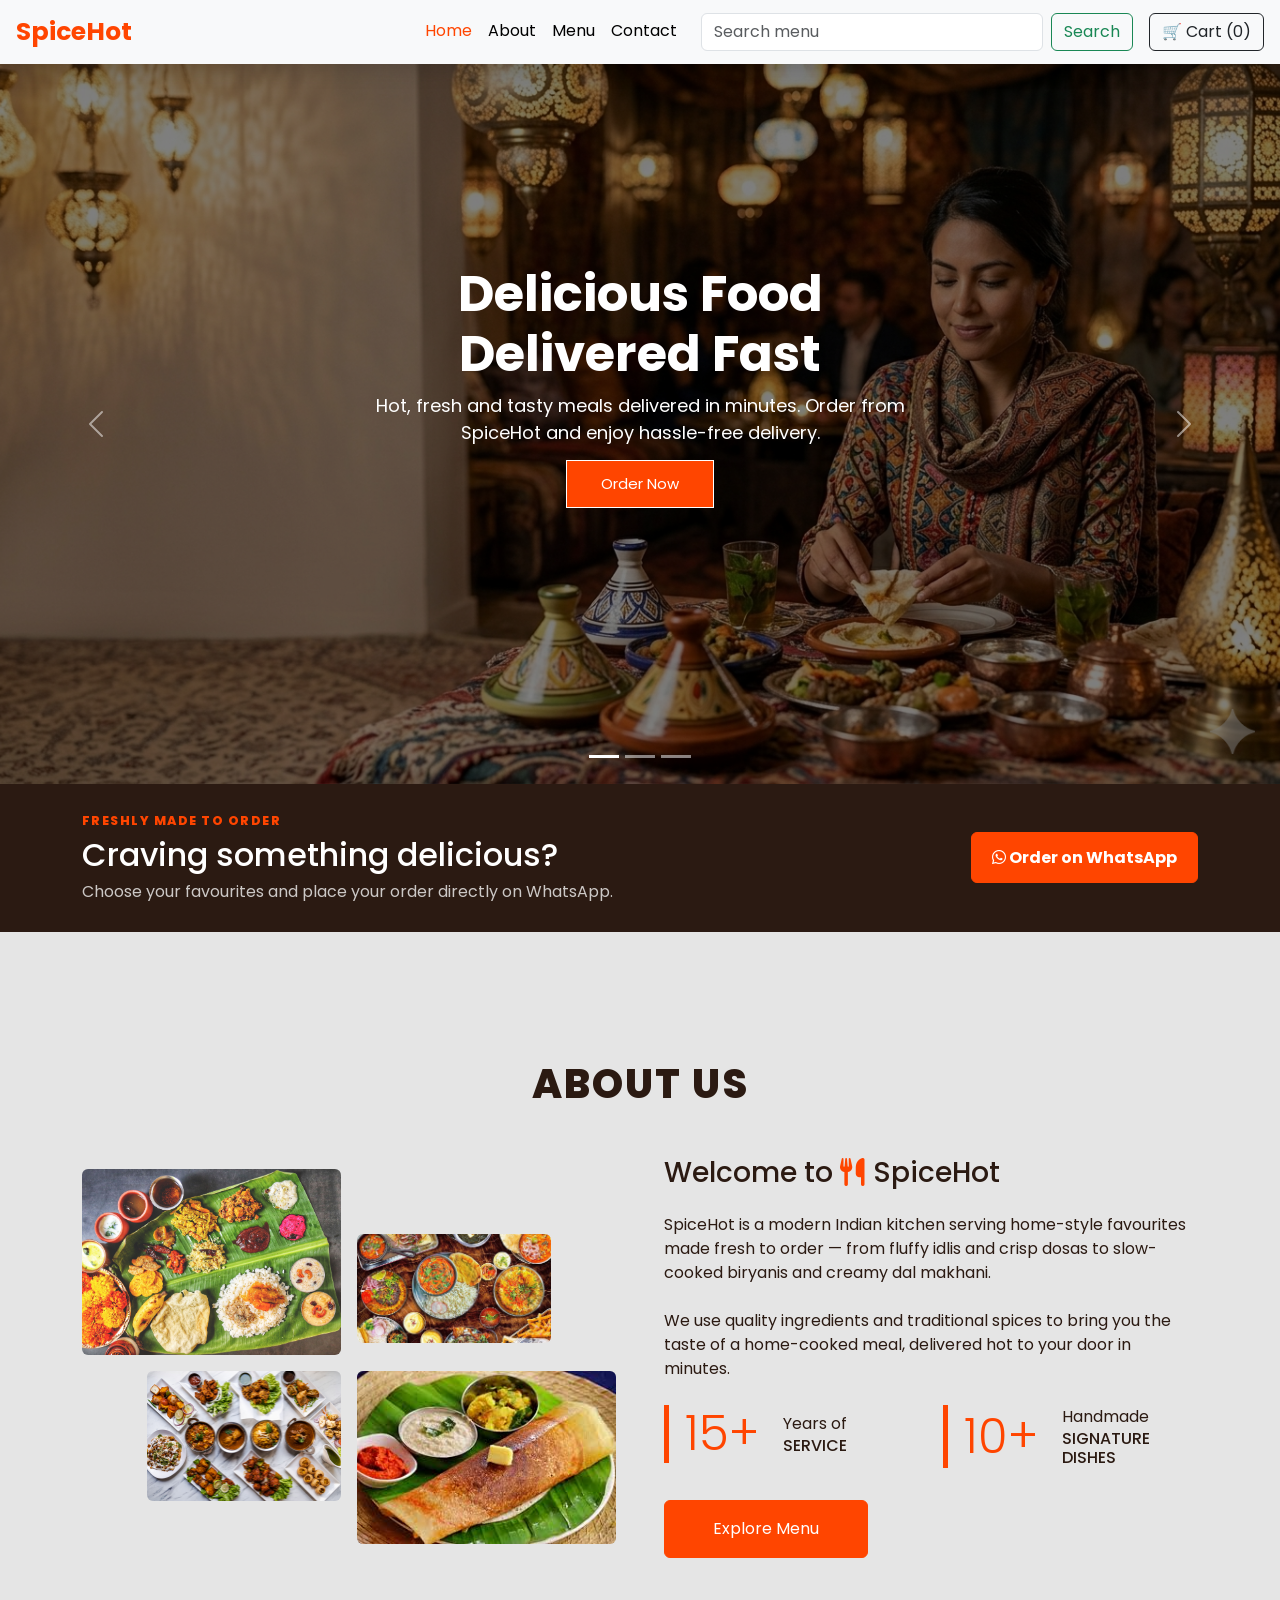
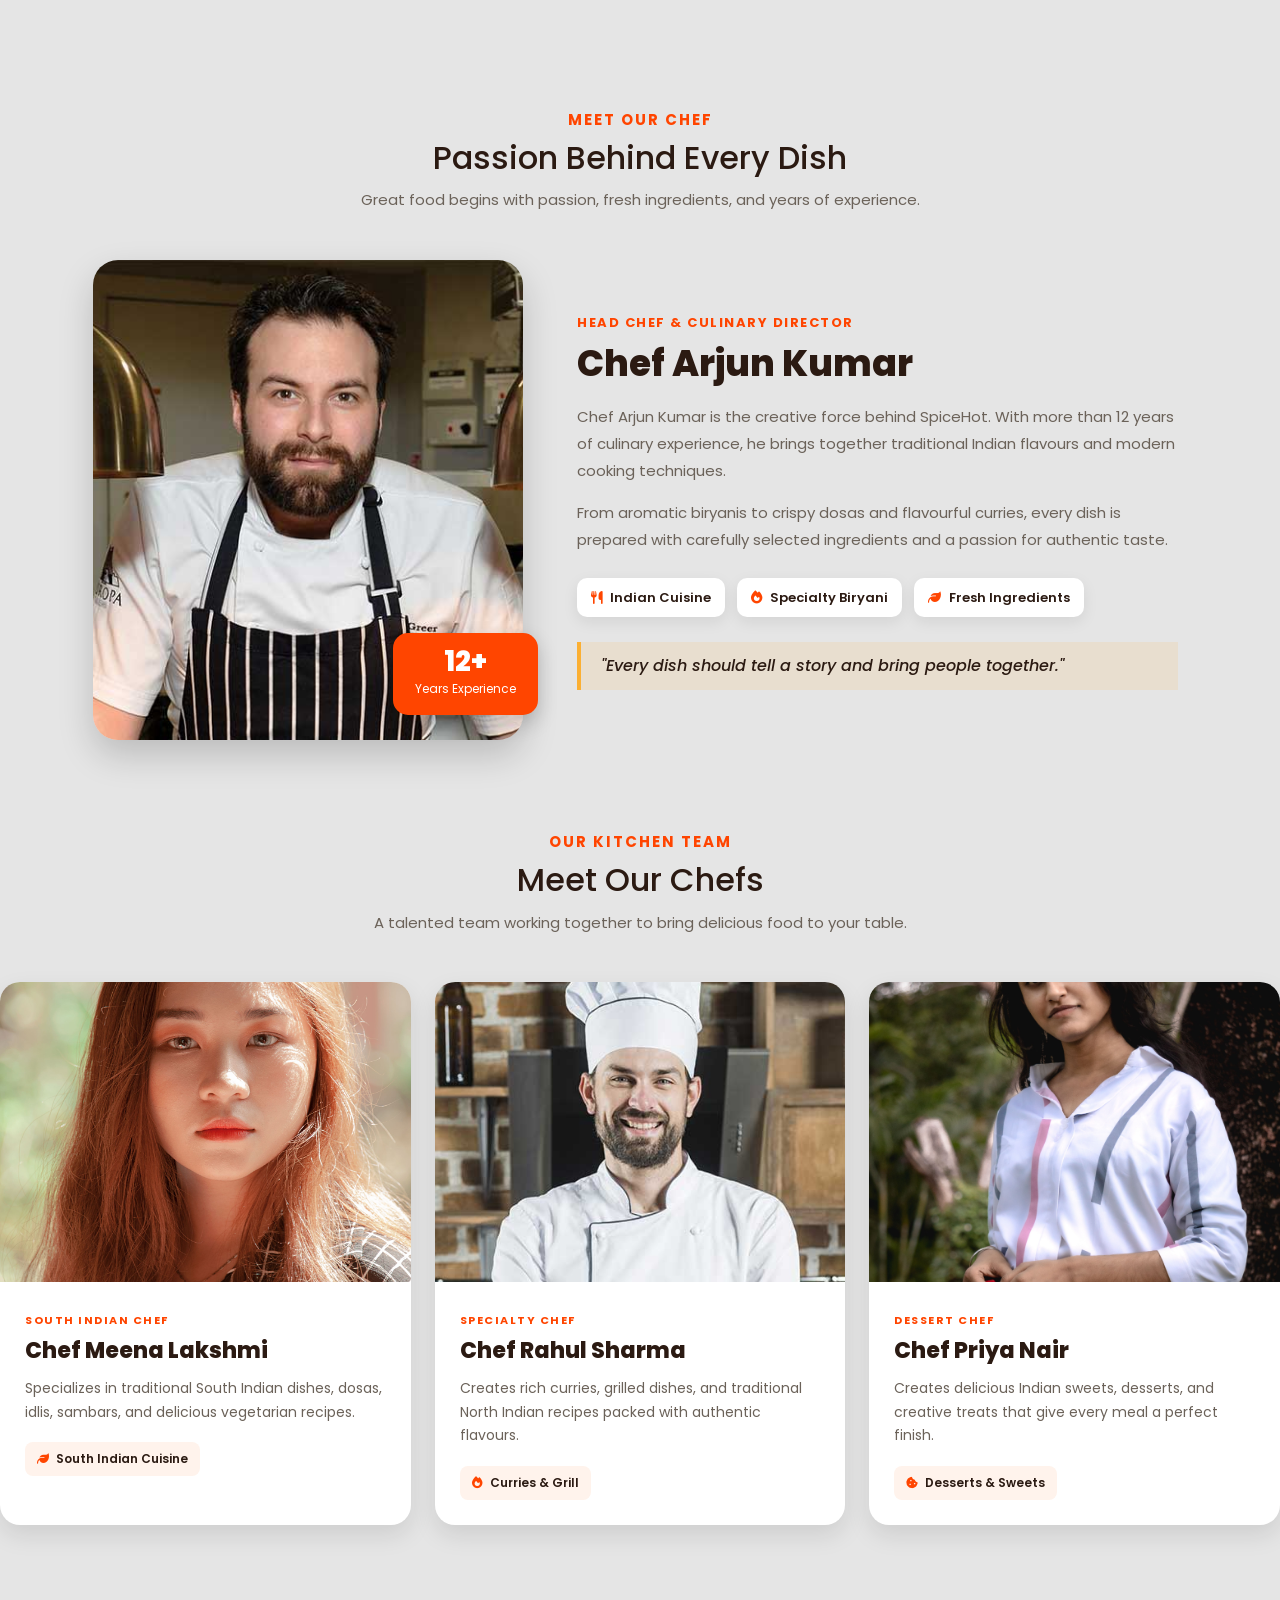
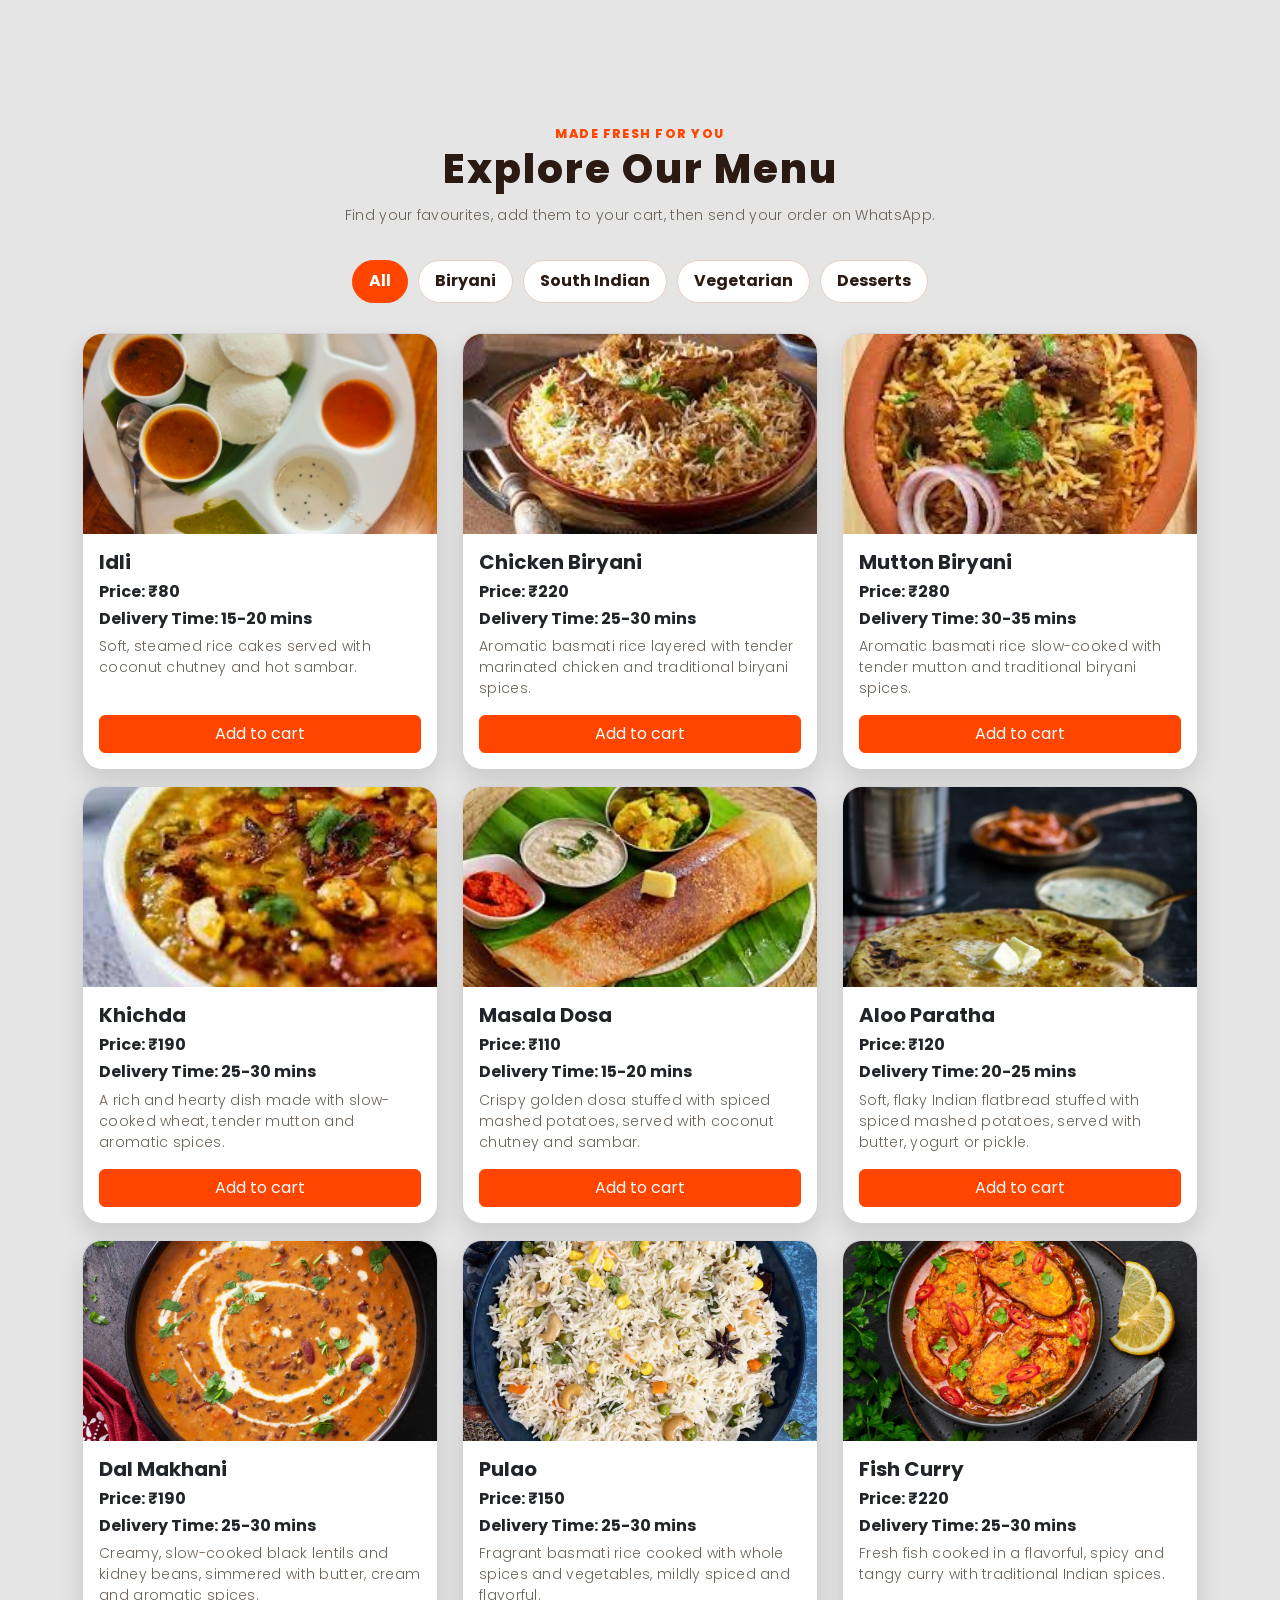
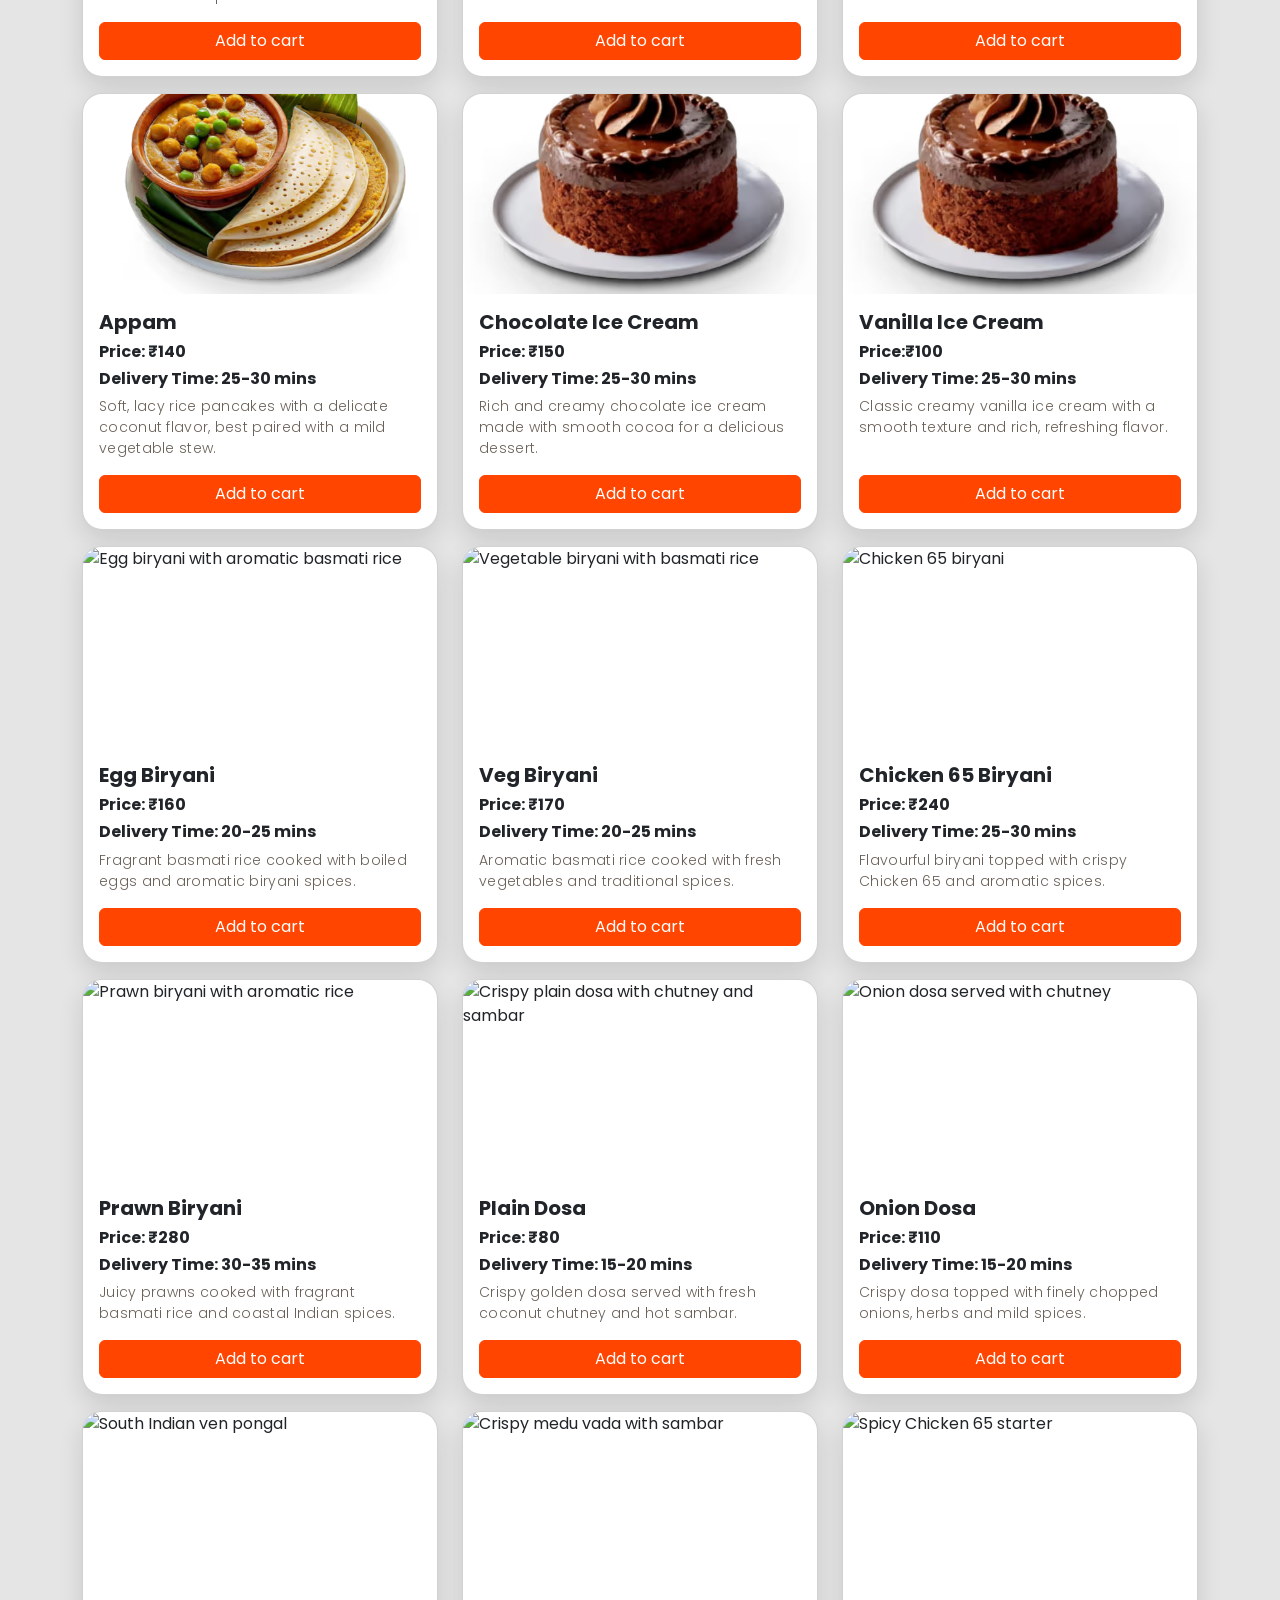
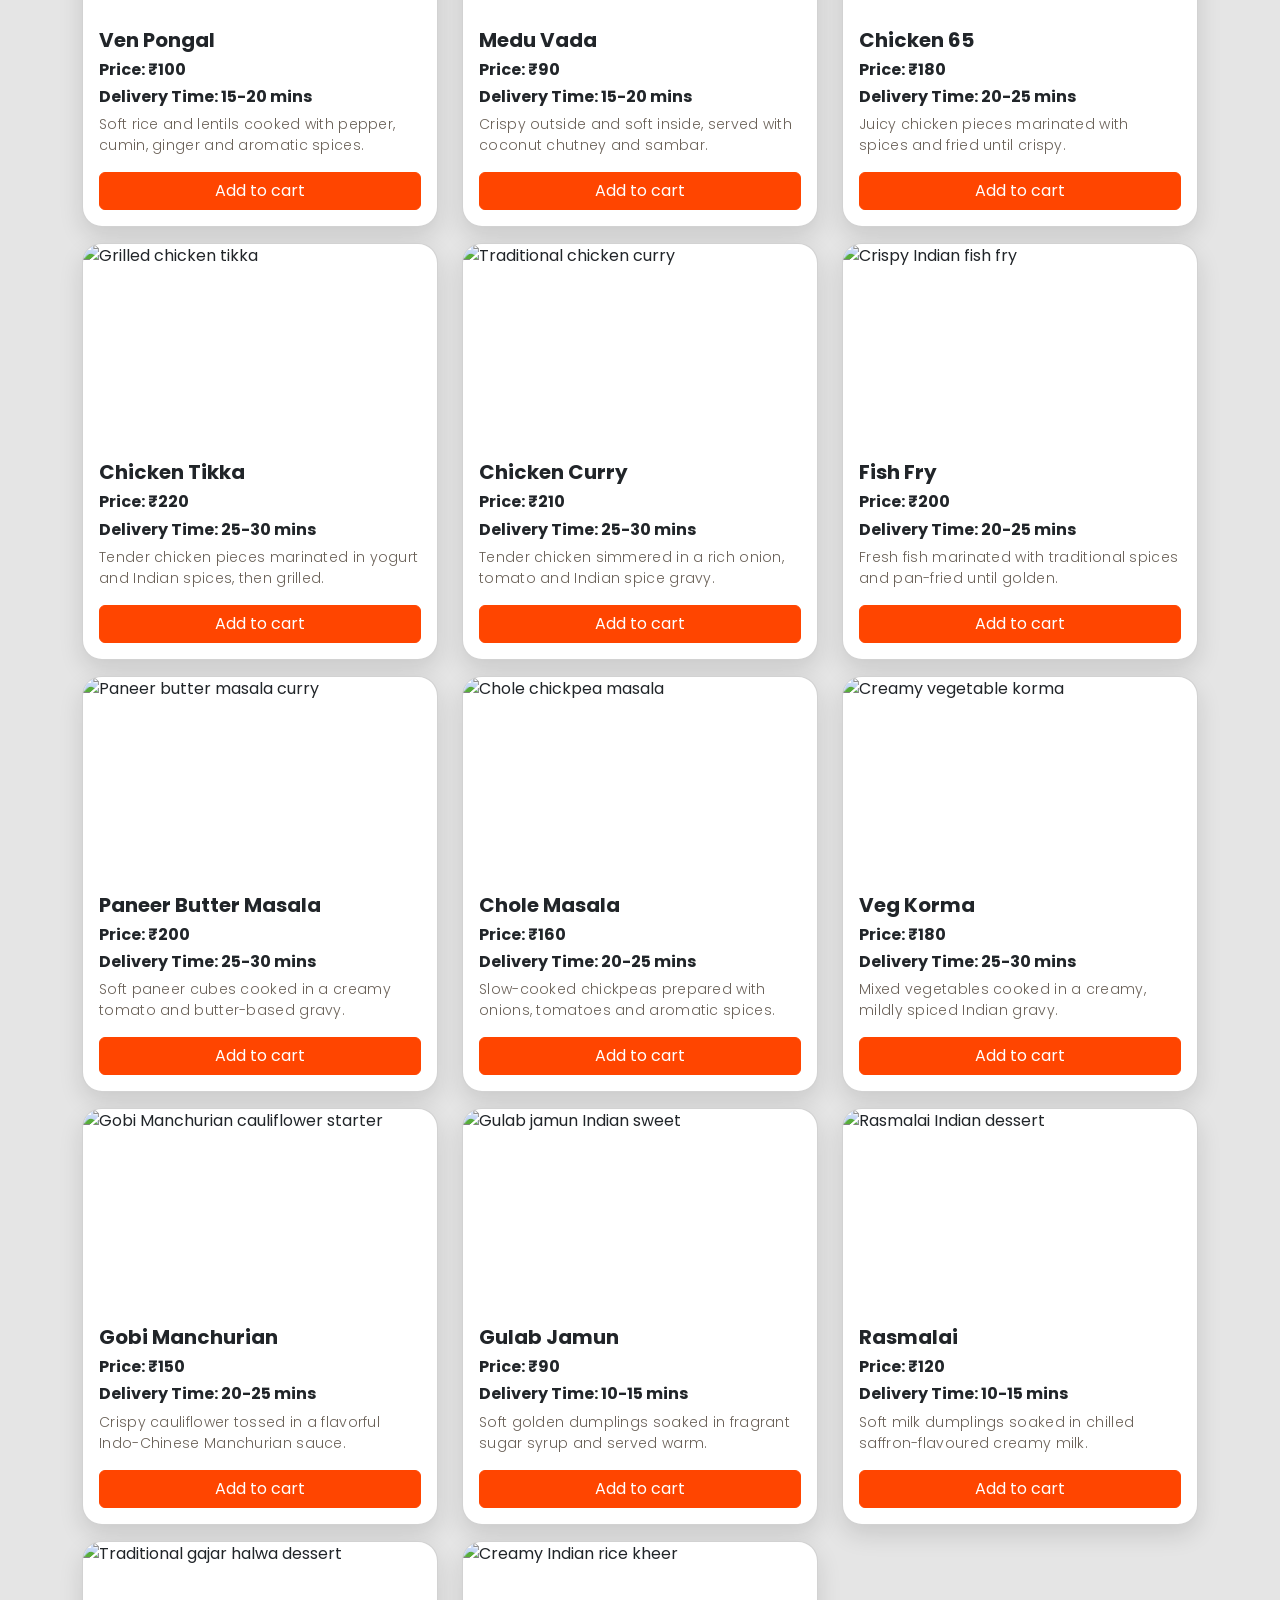
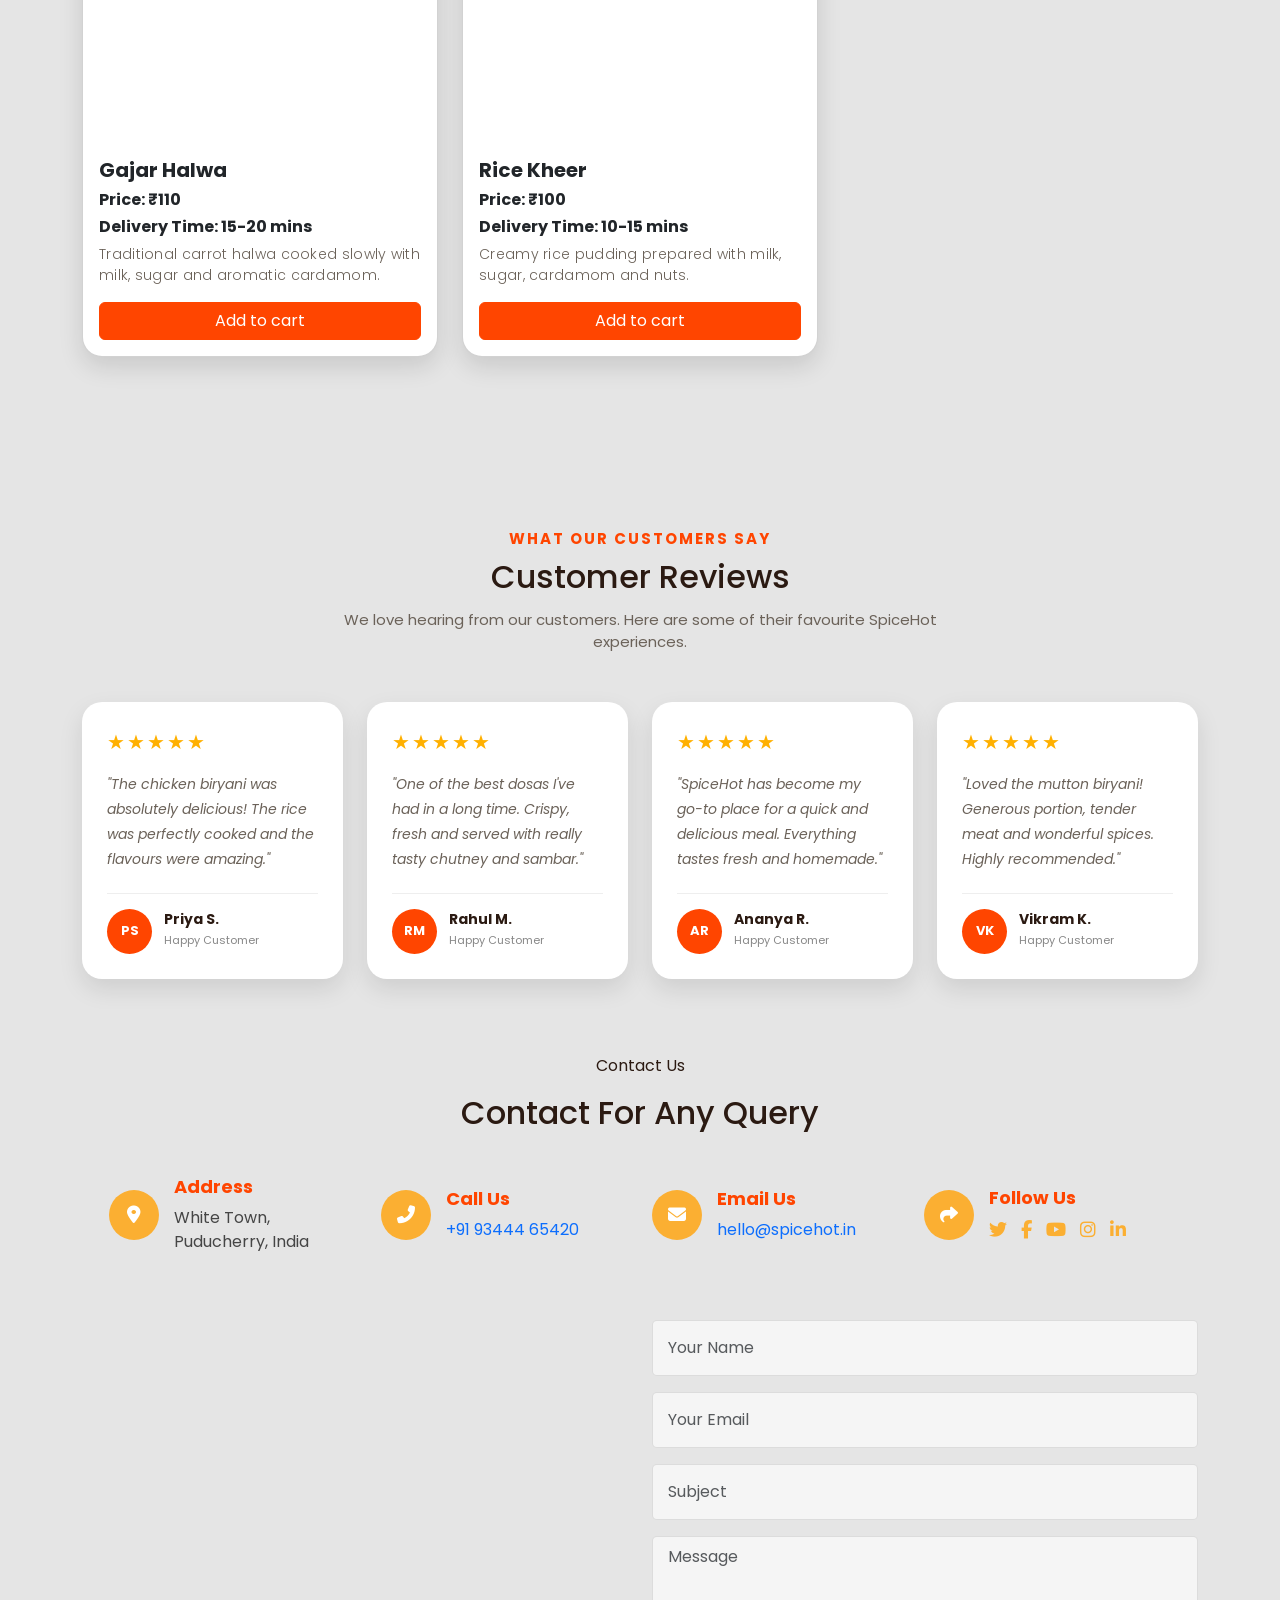
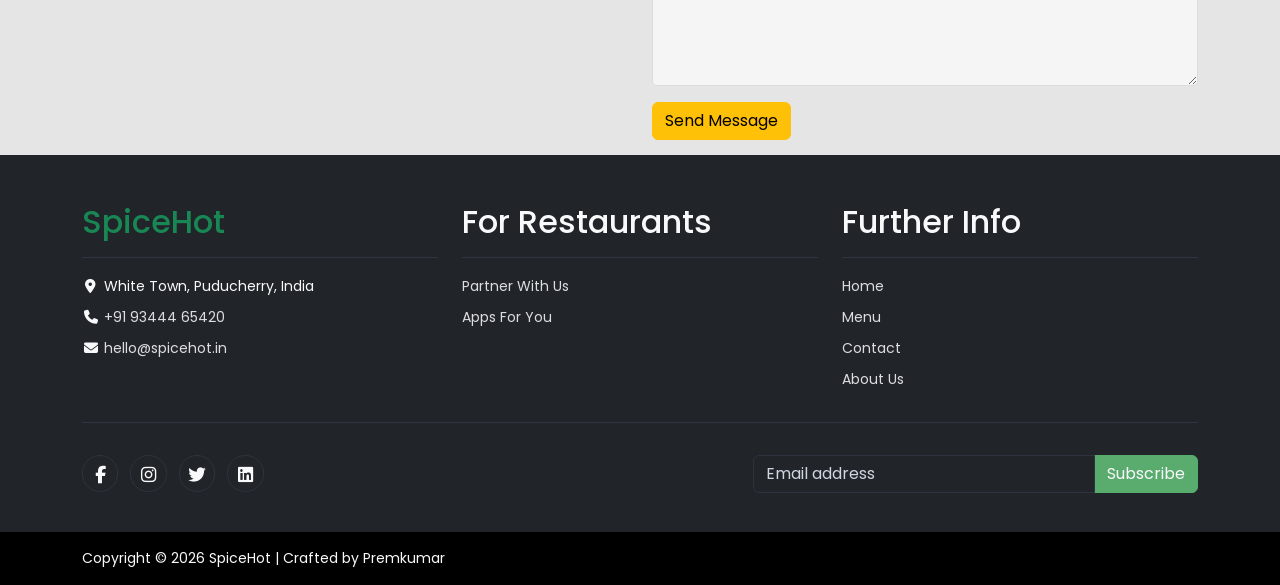
==== commit fada9dcb: "adding menus" ====
--- a/index.html
+++ b/index.html
@@ -25,12 +25,12 @@
             </button>
 
             <div class="collapse navbar-collapse " id="navbarSupportedContent">
-                <ul class="navbar-nav ms-auto mb-2 mb-lg-0 ">
-                    <li class="nav-item"><a class="nav-link" href="#home">Home</a></li>
-                    <li class="nav-item"><a class="nav-link" href="#about">About </a></li>
-                    <li class="nav-item"><a class="nav-link" href="#menu">Menu</a></li>
-                    <li class="nav-item"><a class="nav-link" href="#contact">Contact</a></li>
-                </ul>
+                <ul class="navbar-nav ms-auto mb-2 mb-lg-0 ">
+                    <li class="nav-item"><a class="nav-link" href="#home">Home</a></li>
+                    <li class="nav-item"><a class="nav-link" href="#about">About </a></li>
+                    <li class="nav-item"><a class="nav-link" href="#menu">Menu</a></li>
+                    <li class="nav-item"><a class="nav-link" href="#contact">Contact</a></li>
+                </ul>
                 <!-- Search -->
                     <form class="d-flex flex-column flex-lg-row ms-lg-3 mt-3 mt-lg-0" id="menuSearchForm" role="search">
                         <input class="form-control mb-2 mb-lg-0 me-lg-2" type="search" id="menuSearch" placeholder="Search menu" aria-label="Search menu">
@@ -87,18 +87,18 @@
     <span class="visually-hidden">Next</span>
   </button>
 </div>
-    </section>
-    <section class="quick-order" aria-label="Order SpiceHot food">
-      <div class="container quick-order__content">
-        <div>
-          <p class="quick-order__eyebrow">FRESHLY MADE TO ORDER</p>
-          <h2>Craving something delicious?</h2>
-          <p>Choose your favourites and place your order directly on WhatsApp.</p>
-        </div>
-        <a class="btn btn-primary quick-order__button" href="https://wa.me/919344465420?text=Hi%20SpiceHot%2C%20I%20would%20like%20to%20place%20an%20order." target="_blank" rel="noopener noreferrer"><i class="fa-brands fa-whatsapp" aria-hidden="true"></i> Order on WhatsApp</a>
-      </div>
-    </section>
-    <!--About Start-->
+    </section>
+    <section class="quick-order" aria-label="Order SpiceHot food">
+      <div class="container quick-order__content">
+        <div>
+          <p class="quick-order__eyebrow">FRESHLY MADE TO ORDER</p>
+          <h2>Craving something delicious?</h2>
+          <p>Choose your favourites and place your order directly on WhatsApp.</p>
+        </div>
+        <a class="btn btn-primary quick-order__button" href="https://wa.me/919344465420?text=Hi%20SpiceHot%2C%20I%20would%20like%20to%20place%20an%20order." target="_blank" rel="noopener noreferrer"><i class="fa-brands fa-whatsapp" aria-hidden="true"></i> Order on WhatsApp</a>
+      </div>
+    </section>
+    <!--About Start-->
     <section id="about">
  <div class="container">
                         <h2 class="text-center my-5">ABOUT US</h2>
@@ -264,22 +264,22 @@
     <!-- END CHEF SECTION -->
   <!-- Menu -->
     <section id="menu">
-        <div class="container">
-            <div class="menu-heading text-center">
-                <span>Made fresh for you</span>
-                <h2>Explore Our Menu</h2>
-                <p>Find your favourites, add them to your cart, then send your order on WhatsApp.</p>
-            </div>
-            <div class="menu-filters" role="group" aria-label="Filter menu by category">
-                <button type="button" class="menu-filter is-active" data-filter="all">All</button>
-                <button type="button" class="menu-filter" data-filter="biryani">Biryani</button>
-                <button type="button" class="menu-filter" data-filter="south-indian">South Indian</button>
-                <button type="button" class="menu-filter" data-filter="veg">Vegetarian</button>
-                <button type="button" class="menu-filter" data-filter="dessert">Desserts</button>
-            </div>
-            <div class="row gy-4 gx-4 mt-2" id="menuGrid">
-
-                <div class="col-12 col-md-6 col-lg-4 mt-3 menu-item" data-search="idli south indian vegetarian" data-category="south-indian veg">
+        <div class="container">
+            <div class="menu-heading text-center">
+                <span>Made fresh for you</span>
+                <h2>Explore Our Menu</h2>
+                <p>Find your favourites, add them to your cart, then send your order on WhatsApp.</p>
+            </div>
+            <div class="menu-filters" role="group" aria-label="Filter menu by category">
+                <button type="button" class="menu-filter is-active" data-filter="all">All</button>
+                <button type="button" class="menu-filter" data-filter="biryani">Biryani</button>
+                <button type="button" class="menu-filter" data-filter="south-indian">South Indian</button>
+                <button type="button" class="menu-filter" data-filter="veg">Vegetarian</button>
+                <button type="button" class="menu-filter" data-filter="dessert">Desserts</button>
+            </div>
+            <div class="row gy-4 gx-4 mt-2" id="menuGrid">
+
+                <div class="col-12 col-md-6 col-lg-4 mt-3 menu-item" data-search="idli south indian vegetarian" data-category="south-indian veg">
                     <div class="card h-100">
                         <img src="images/menu/idle.jpg" class="card-img-top" alt="Steamed idli served with sambar and chutney" loading="lazy">
                         <div class="card-body d-flex flex-column">
@@ -292,7 +292,7 @@
                     </div>
                 </div>
 
-                <div class="col-12 col-md-6 col-lg-4 mt-3 menu-item" data-search="chicken biryani non veg" data-category="biryani">
+                <div class="col-12 col-md-6 col-lg-4 mt-3 menu-item" data-search="chicken biryani non veg" data-category="biryani">
                     <div class="card h-100">
                         <img src="images/menu/CBiryani.jpg" class="card-img-top" alt="Chicken biryani with basmati rice and spices" loading="lazy">
                         <div class="card-body d-flex flex-column">
@@ -305,7 +305,7 @@
                     </div>
                 </div>
 
-                <div class="col-12 col-md-6 col-lg-4 mt-3 menu-item" data-search="mutton biryani non veg" data-category="biryani">
+                <div class="col-12 col-md-6 col-lg-4 mt-3 menu-item" data-search="mutton biryani non veg" data-category="biryani">
                     <div class="card h-100">
                         <img src="images/menu/MBiryani.jpg" class="card-img-top" alt="Mutton biryani with basmati rice" loading="lazy">
                         <div class="card-body d-flex flex-column">
@@ -318,7 +318,7 @@
                     </div>
                 </div>
 
-                <div class="col-12 col-md-6 col-lg-4 mt-3 menu-item" data-search="khichda non veg">
+                <div class="col-12 col-md-6 col-lg-4 mt-3 menu-item" data-search="khichda non veg">
                     <div class="card h-100">
                         <img src="images/menu/Khichda.jpg" class="card-img-top" alt="Khichda, slow-cooked wheat and mutton dish" loading="lazy">
                         <div class="card-body d-flex flex-column">
@@ -331,7 +331,7 @@
                     </div>
                 </div>
 
-                <div class="col-12 col-md-6 col-lg-4 mt-3 menu-item" data-search="masala dosa south indian vegetarian" data-category="south-indian veg">
+                <div class="col-12 col-md-6 col-lg-4 mt-3 menu-item" data-search="masala dosa south indian vegetarian" data-category="south-indian veg">
                     <div class="card h-100">
                         <img src="images/menu/Masala Dosa.jpg" class="card-img-top" alt="Crispy masala dosa with chutney and sambar" loading="lazy">
                         <div class="card-body d-flex flex-column">
@@ -344,7 +344,7 @@
                     </div>
                 </div>
 
-                <div class="col-12 col-md-6 col-lg-4 mt-3 menu-item" data-search="aloo paratha vegetarian" data-category="veg">
+                <div class="col-12 col-md-6 col-lg-4 mt-3 menu-item" data-search="aloo paratha vegetarian" data-category="veg">
                     <div class="card h-100">
                         <img src="images/menu/Aloo Paratha.jpg" class="card-img-top" alt="Aloo paratha with butter and yogurt" loading="lazy">
                         <div class="card-body d-flex flex-column">
@@ -357,7 +357,7 @@
                     </div>
                 </div>
 
-                <div class="col-12 col-md-6 col-lg-4 mt-3 menu-item" data-search="dal makhani vegetarian" data-category="veg">
+                <div class="col-12 col-md-6 col-lg-4 mt-3 menu-item" data-search="dal makhani vegetarian" data-category="veg">
                     <div class="card h-100">
                         <img src="images/menu/Dal Makhani.jpg" class="card-img-top" alt="Creamy dal makhani lentil curry" loading="lazy">
                         <div class="card-body d-flex flex-column">
@@ -370,7 +370,7 @@
                     </div>
                 </div>
 
-                <div class="col-12 col-md-6 col-lg-4 mt-3 menu-item" data-search="pulao vegetarian" data-category="veg">
+                <div class="col-12 col-md-6 col-lg-4 mt-3 menu-item" data-search="pulao vegetarian" data-category="veg">
                     <div class="card h-100">
                         <img src="images/menu/Pulao.JPG" class="card-img-top" alt="Vegetable pulao rice" loading="lazy">
                         <div class="card-body d-flex flex-column">
@@ -383,7 +383,7 @@
                     </div>
                 </div>
 
-                <div class="col-12 col-md-6 col-lg-4 mt-3 menu-item" data-search="fish curry non veg">
+                <div class="col-12 col-md-6 col-lg-4 mt-3 menu-item" data-search="fish curry non veg">
                     <div class="card h-100">
                         <img src="images/menu/Fish curry.jpg" class="card-img-top" alt="Spicy Indian fish curry" loading="lazy">
                         <div class="card-body d-flex flex-column">
@@ -396,7 +396,7 @@
                     </div>
                 </div>
 
-                <div class="col-12 col-md-6 col-lg-4 mt-3 menu-item" data-search="appam south indian vegetarian" data-category="south-indian veg">
+                <div class="col-12 col-md-6 col-lg-4 mt-3 menu-item" data-search="appam south indian vegetarian" data-category="south-indian veg">
                     <div class="card h-100">
                         <img src="images/menu/Appam.avif" class="card-img-top" alt="Appam rice pancakes with vegetable stew" loading="lazy">
                         <div class="card-body d-flex flex-column">
@@ -408,31 +408,398 @@
                         </div>
                     </div>
                 </div>
-                 <div class="col-12 col-md-6 col-lg-4 mt-3 menu-item" data-search="chocolate ice cream dessert" data-category="dessert">
-                    <div class="card h-100">
-                        <img src="images/menu/Cake.avif" class="card-img-top" alt="Chocolate dessert served at SpiceHot" loading="lazy">
+                 <div class="col-12 col-md-6 col-lg-4 mt-3 menu-item" data-search="chocolate ice cream dessert" data-category="dessert">
+                    <div class="card h-100">
+                        <img src="images/menu/Cake.avif" class="card-img-top" alt="Chocolate dessert served at SpiceHot" loading="lazy">
                         <div class="card-body d-flex flex-column">
                             <h3 class="card-title fw-bold fs-5">Chocolate Ice Cream</h3>
                             <h6 class="card-text fw-bold">Price: ₹150</h6>
                             <h6 class="fw-bold">Delivery Time: 25-30 mins</h6>
                             <p>Rich and creamy chocolate ice cream made with smooth cocoa for a delicious dessert.</p>
-                            <a href="#" class="btn btn-primary add-to-cart mt-auto" data-name="Chocolate Ice Cream" data-price="150">Add to cart</a>
-                        </div>
-                    </div>
-                </div>
-                 <div class="col-12 col-md-6 col-lg-4 mt-3 menu-item" data-search="vanilla ice cream dessert" data-category="dessert">
-                    <div class="card h-100">
-                        <img src="images/menu/Cake.avif" class="card-img-top" alt="Vanilla dessert served at SpiceHot" loading="lazy">
+                            <a href="#" class="btn btn-primary add-to-cart mt-auto" data-name="Chocolate Ice Cream" data-price="150">Add to cart</a>
+                        </div>
+                    </div>
+                </div>
+                 <div class="col-12 col-md-6 col-lg-4 mt-3 menu-item" data-search="vanilla ice cream dessert" data-category="dessert">
+                    <div class="card h-100">
+                        <img src="images/menu/Cake.avif" class="card-img-top" alt="Vanilla dessert served at SpiceHot" loading="lazy">
                         <div class="card-body d-flex flex-column">
                             <h3 class="card-title fw-bold fs-5">Vanilla Ice Cream</h3>
                             <h6 class="card-text fw-bold">Price:₹100</h6>
                             <h6 class="fw-bold">Delivery Time: 25-30 mins</h6>
                             <p>Classic creamy vanilla ice cream with a smooth texture and rich, refreshing flavor.</p>
-                            <a href="#" class="btn btn-primary add-to-cart mt-auto" data-name="Vanilla Ice Cream" data-price="100">Add to cart</a>
-                        </div>
-                    </div>
-                </div>
-
+                            <a href="#" class="btn btn-primary add-to-cart mt-auto" data-name="Vanilla Ice Cream" data-price="100">Add to cart</a>
+                        </div>
+                    </div>
+                </div>
+
+                <!-- ==================== EXTRA MENU ITEMS ==================== -->
+
+<!-- 13. Egg Biryani -->
+<div class="col-12 col-md-6 col-lg-4 mt-3 menu-item"
+    data-search="egg biryani biryani non veg"
+    data-category="biryani">
+    <div class="card h-100">
+        <img src="images/menu/Egg Biryani.jpg" class="card-img-top"
+            alt="Egg biryani with aromatic basmati rice" loading="lazy">
+        <div class="card-body d-flex flex-column">
+            <h3 class="card-title fw-bold fs-5">Egg Biryani</h3>
+            <h6 class="card-text fw-bold">Price: ₹160</h6>
+            <h6 class="fw-bold">Delivery Time: 20-25 mins</h6>
+            <p>Fragrant basmati rice cooked with boiled eggs and aromatic biryani spices.</p>
+            <a href="#" class="btn btn-primary add-to-cart mt-auto"
+                data-name="Egg Biryani" data-price="160">Add to cart</a>
+        </div>
+    </div>
+</div>
+
+<!-- 14. Veg Biryani -->
+<div class="col-12 col-md-6 col-lg-4 mt-3 menu-item"
+    data-search="vegetable veg biryani vegetarian"
+    data-category="biryani veg">
+    <div class="card h-100">
+        <img src="images/menu/Veg Biryani.jpg" class="card-img-top"
+            alt="Vegetable biryani with basmati rice" loading="lazy">
+        <div class="card-body d-flex flex-column">
+            <h3 class="card-title fw-bold fs-5">Veg Biryani</h3>
+            <h6 class="card-text fw-bold">Price: ₹170</h6>
+            <h6 class="fw-bold">Delivery Time: 20-25 mins</h6>
+            <p>Aromatic basmati rice cooked with fresh vegetables and traditional spices.</p>
+            <a href="#" class="btn btn-primary add-to-cart mt-auto"
+                data-name="Veg Biryani" data-price="170">Add to cart</a>
+        </div>
+    </div>
+</div>
+
+<!-- 15. Chicken 65 Biryani -->
+<div class="col-12 col-md-6 col-lg-4 mt-3 menu-item"
+    data-search="chicken 65 biryani chicken non veg"
+    data-category="biryani">
+    <div class="card h-100">
+        <img src="images/menu/Chicken 65 Biryani.jpg" class="card-img-top"
+            alt="Chicken 65 biryani" loading="lazy">
+        <div class="card-body d-flex flex-column">
+            <h3 class="card-title fw-bold fs-5">Chicken 65 Biryani</h3>
+            <h6 class="card-text fw-bold">Price: ₹240</h6>
+            <h6 class="fw-bold">Delivery Time: 25-30 mins</h6>
+            <p>Flavourful biryani topped with crispy Chicken 65 and aromatic spices.</p>
+            <a href="#" class="btn btn-primary add-to-cart mt-auto"
+                data-name="Chicken 65 Biryani" data-price="240">Add to cart</a>
+        </div>
+    </div>
+</div>
+
+<!-- 16. Prawn Biryani -->
+<div class="col-12 col-md-6 col-lg-4 mt-3 menu-item"
+    data-search="prawn biryani seafood non veg"
+    data-category="biryani">
+    <div class="card h-100">
+        <img src="images/menu/Prawn Biryani.jpg" class="card-img-top"
+            alt="Prawn biryani with aromatic rice" loading="lazy">
+        <div class="card-body d-flex flex-column">
+            <h3 class="card-title fw-bold fs-5">Prawn Biryani</h3>
+            <h6 class="card-text fw-bold">Price: ₹280</h6>
+            <h6 class="fw-bold">Delivery Time: 30-35 mins</h6>
+            <p>Juicy prawns cooked with fragrant basmati rice and coastal Indian spices.</p>
+            <a href="#" class="btn btn-primary add-to-cart mt-auto"
+                data-name="Prawn Biryani" data-price="280">Add to cart</a>
+        </div>
+    </div>
+</div>
+
+
+<!-- 17. Plain Dosa -->
+<div class="col-12 col-md-6 col-lg-4 mt-3 menu-item"
+    data-search="plain dosa south indian vegetarian"
+    data-category="south-indian veg">
+    <div class="card h-100">
+        <img src="images/menu/Plain Dosa.jpg" class="card-img-top"
+            alt="Crispy plain dosa with chutney and sambar" loading="lazy">
+        <div class="card-body d-flex flex-column">
+            <h3 class="card-title fw-bold fs-5">Plain Dosa</h3>
+            <h6 class="card-text fw-bold">Price: ₹80</h6>
+            <h6 class="fw-bold">Delivery Time: 15-20 mins</h6>
+            <p>Crispy golden dosa served with fresh coconut chutney and hot sambar.</p>
+            <a href="#" class="btn btn-primary add-to-cart mt-auto"
+                data-name="Plain Dosa" data-price="80">Add to cart</a>
+        </div>
+    </div>
+</div>
+
+<!-- 18. Onion Dosa -->
+<div class="col-12 col-md-6 col-lg-4 mt-3 menu-item"
+    data-search="onion dosa south indian vegetarian"
+    data-category="south-indian veg">
+    <div class="card h-100">
+        <img src="images/menu/Onion Dosa.jpg" class="card-img-top"
+            alt="Onion dosa served with chutney" loading="lazy">
+        <div class="card-body d-flex flex-column">
+            <h3 class="card-title fw-bold fs-5">Onion Dosa</h3>
+            <h6 class="card-text fw-bold">Price: ₹110</h6>
+            <h6 class="fw-bold">Delivery Time: 15-20 mins</h6>
+            <p>Crispy dosa topped with finely chopped onions, herbs and mild spices.</p>
+            <a href="#" class="btn btn-primary add-to-cart mt-auto"
+                data-name="Onion Dosa" data-price="110">Add to cart</a>
+        </div>
+    </div>
+</div>
+
+<!-- 19. Pongal -->
+<div class="col-12 col-md-6 col-lg-4 mt-3 menu-item"
+    data-search="pongal south indian vegetarian"
+    data-category="south-indian veg">
+    <div class="card h-100">
+        <img src="images/menu/Pongal.jpg" class="card-img-top"
+            alt="South Indian ven pongal" loading="lazy">
+        <div class="card-body d-flex flex-column">
+            <h3 class="card-title fw-bold fs-5">Ven Pongal</h3>
+            <h6 class="card-text fw-bold">Price: ₹100</h6>
+            <h6 class="fw-bold">Delivery Time: 15-20 mins</h6>
+            <p>Soft rice and lentils cooked with pepper, cumin, ginger and aromatic spices.</p>
+            <a href="#" class="btn btn-primary add-to-cart mt-auto"
+                data-name="Ven Pongal" data-price="100">Add to cart</a>
+        </div>
+    </div>
+</div>
+
+<!-- 20. Vada -->
+<div class="col-12 col-md-6 col-lg-4 mt-3 menu-item"
+    data-search="vada medu vada south indian vegetarian"
+    data-category="south-indian veg">
+    <div class="card h-100">
+        <img src="images/menu/Vada.jpg" class="card-img-top"
+            alt="Crispy medu vada with sambar" loading="lazy">
+        <div class="card-body d-flex flex-column">
+            <h3 class="card-title fw-bold fs-5">Medu Vada</h3>
+            <h6 class="card-text fw-bold">Price: ₹90</h6>
+            <h6 class="fw-bold">Delivery Time: 15-20 mins</h6>
+            <p>Crispy outside and soft inside, served with coconut chutney and sambar.</p>
+            <a href="#" class="btn btn-primary add-to-cart mt-auto"
+                data-name="Medu Vada" data-price="90">Add to cart</a>
+        </div>
+    </div>
+</div>
+
+
+<!-- 21. Chicken 65 -->
+<div class="col-12 col-md-6 col-lg-4 mt-3 menu-item"
+    data-search="chicken 65 starter non veg"
+    data-category="non-veg">
+    <div class="card h-100">
+        <img src="images/menu/Chicken 65.jpg" class="card-img-top"
+            alt="Spicy Chicken 65 starter" loading="lazy">
+        <div class="card-body d-flex flex-column">
+            <h3 class="card-title fw-bold fs-5">Chicken 65</h3>
+            <h6 class="card-text fw-bold">Price: ₹180</h6>
+            <h6 class="fw-bold">Delivery Time: 20-25 mins</h6>
+            <p>Juicy chicken pieces marinated with spices and fried until crispy.</p>
+            <a href="#" class="btn btn-primary add-to-cart mt-auto"
+                data-name="Chicken 65" data-price="180">Add to cart</a>
+        </div>
+    </div>
+</div>
+
+<!-- 22. Chicken Tikka -->
+<div class="col-12 col-md-6 col-lg-4 mt-3 menu-item"
+    data-search="chicken tikka grill non veg"
+    data-category="non-veg">
+    <div class="card h-100">
+        <img src="images/menu/Chicken Tikka.jpg" class="card-img-top"
+            alt="Grilled chicken tikka" loading="lazy">
+        <div class="card-body d-flex flex-column">
+            <h3 class="card-title fw-bold fs-5">Chicken Tikka</h3>
+            <h6 class="card-text fw-bold">Price: ₹220</h6>
+            <h6 class="fw-bold">Delivery Time: 25-30 mins</h6>
+            <p>Tender chicken pieces marinated in yogurt and Indian spices, then grilled.</p>
+            <a href="#" class="btn btn-primary add-to-cart mt-auto"
+                data-name="Chicken Tikka" data-price="220">Add to cart</a>
+        </div>
+    </div>
+</div>
+
+<!-- 23. Chicken Curry -->
+<div class="col-12 col-md-6 col-lg-4 mt-3 menu-item"
+    data-search="chicken curry gravy non veg"
+    data-category="non-veg">
+    <div class="card h-100">
+        <img src="images/menu/Chicken Curry.jpg" class="card-img-top"
+            alt="Traditional chicken curry" loading="lazy">
+        <div class="card-body d-flex flex-column">
+            <h3 class="card-title fw-bold fs-5">Chicken Curry</h3>
+            <h6 class="card-text fw-bold">Price: ₹210</h6>
+            <h6 class="fw-bold">Delivery Time: 25-30 mins</h6>
+            <p>Tender chicken simmered in a rich onion, tomato and Indian spice gravy.</p>
+            <a href="#" class="btn btn-primary add-to-cart mt-auto"
+                data-name="Chicken Curry" data-price="210">Add to cart</a>
+        </div>
+    </div>
+</div>
+
+<!-- 24. Fish Fry -->
+<div class="col-12 col-md-6 col-lg-4 mt-3 menu-item"
+    data-search="fish fry seafood non veg"
+    data-category="non-veg">
+    <div class="card h-100">
+        <img src="images/menu/Fish Fry.jpg" class="card-img-top"
+            alt="Crispy Indian fish fry" loading="lazy">
+        <div class="card-body d-flex flex-column">
+            <h3 class="card-title fw-bold fs-5">Fish Fry</h3>
+            <h6 class="card-text fw-bold">Price: ₹200</h6>
+            <h6 class="fw-bold">Delivery Time: 20-25 mins</h6>
+            <p>Fresh fish marinated with traditional spices and pan-fried until golden.</p>
+            <a href="#" class="btn btn-primary add-to-cart mt-auto"
+                data-name="Fish Fry" data-price="200">Add to cart</a>
+        </div>
+    </div>
+</div>
+
+
+<!-- 25. Paneer Butter Masala -->
+<div class="col-12 col-md-6 col-lg-4 mt-3 menu-item"
+    data-search="paneer butter masala vegetarian curry"
+    data-category="veg">
+    <div class="card h-100">
+        <img src="images/menu/Paneer Butter Masala.jpg" class="card-img-top"
+            alt="Paneer butter masala curry" loading="lazy">
+        <div class="card-body d-flex flex-column">
+            <h3 class="card-title fw-bold fs-5">Paneer Butter Masala</h3>
+            <h6 class="card-text fw-bold">Price: ₹200</h6>
+            <h6 class="fw-bold">Delivery Time: 25-30 mins</h6>
+            <p>Soft paneer cubes cooked in a creamy tomato and butter-based gravy.</p>
+            <a href="#" class="btn btn-primary add-to-cart mt-auto"
+                data-name="Paneer Butter Masala" data-price="200">Add to cart</a>
+        </div>
+    </div>
+</div>
+
+<!-- 26. Chole Masala -->
+<div class="col-12 col-md-6 col-lg-4 mt-3 menu-item"
+    data-search="chole chickpea masala vegetarian"
+    data-category="veg">
+    <div class="card h-100">
+        <img src="images/menu/Chole Masala.jpg" class="card-img-top"
+            alt="Chole chickpea masala" loading="lazy">
+        <div class="card-body d-flex flex-column">
+            <h3 class="card-title fw-bold fs-5">Chole Masala</h3>
+            <h6 class="card-text fw-bold">Price: ₹160</h6>
+            <h6 class="fw-bold">Delivery Time: 20-25 mins</h6>
+            <p>Slow-cooked chickpeas prepared with onions, tomatoes and aromatic spices.</p>
+            <a href="#" class="btn btn-primary add-to-cart mt-auto"
+                data-name="Chole Masala" data-price="160">Add to cart</a>
+        </div>
+    </div>
+</div>
+
+<!-- 27. Veg Korma -->
+<div class="col-12 col-md-6 col-lg-4 mt-3 menu-item"
+    data-search="vegetable korma veg curry vegetarian"
+    data-category="veg">
+    <div class="card h-100">
+        <img src="images/menu/Veg Korma.jpg" class="card-img-top"
+            alt="Creamy vegetable korma" loading="lazy">
+        <div class="card-body d-flex flex-column">
+            <h3 class="card-title fw-bold fs-5">Veg Korma</h3>
+            <h6 class="card-text fw-bold">Price: ₹180</h6>
+            <h6 class="fw-bold">Delivery Time: 25-30 mins</h6>
+            <p>Mixed vegetables cooked in a creamy, mildly spiced Indian gravy.</p>
+            <a href="#" class="btn btn-primary add-to-cart mt-auto"
+                data-name="Veg Korma" data-price="180">Add to cart</a>
+        </div>
+    </div>
+</div>
+
+<!-- 28. Gobi Manchurian -->
+<div class="col-12 col-md-6 col-lg-4 mt-3 menu-item"
+    data-search="gobi manchurian cauliflower vegetarian starter"
+    data-category="veg">
+    <div class="card h-100">
+        <img src="images/menu/Gobi Manchurian.jpg" class="card-img-top"
+            alt="Gobi Manchurian cauliflower starter" loading="lazy">
+        <div class="card-body d-flex flex-column">
+            <h3 class="card-title fw-bold fs-5">Gobi Manchurian</h3>
+            <h6 class="card-text fw-bold">Price: ₹150</h6>
+            <h6 class="fw-bold">Delivery Time: 20-25 mins</h6>
+            <p>Crispy cauliflower tossed in a flavorful Indo-Chinese Manchurian sauce.</p>
+            <a href="#" class="btn btn-primary add-to-cart mt-auto"
+                data-name="Gobi Manchurian" data-price="150">Add to cart</a>
+        </div>
+    </div>
+</div>
+
+
+<!-- 29. Gulab Jamun -->
+<div class="col-12 col-md-6 col-lg-4 mt-3 menu-item"
+    data-search="gulab jamun sweet dessert"
+    data-category="dessert">
+    <div class="card h-100">
+        <img src="images/menu/Gulab Jamun.jpg" class="card-img-top"
+            alt="Gulab jamun Indian sweet" loading="lazy">
+        <div class="card-body d-flex flex-column">
+            <h3 class="card-title fw-bold fs-5">Gulab Jamun</h3>
+            <h6 class="card-text fw-bold">Price: ₹90</h6>
+            <h6 class="fw-bold">Delivery Time: 10-15 mins</h6>
+            <p>Soft golden dumplings soaked in fragrant sugar syrup and served warm.</p>
+            <a href="#" class="btn btn-primary add-to-cart mt-auto"
+                data-name="Gulab Jamun" data-price="90">Add to cart</a>
+        </div>
+    </div>
+</div>
+
+<!-- 30. Rasmalai -->
+<div class="col-12 col-md-6 col-lg-4 mt-3 menu-item"
+    data-search="rasmalai milk sweet dessert"
+    data-category="dessert">
+    <div class="card h-100">
+        <img src="images/menu/Rasmalai.jpg" class="card-img-top"
+            alt="Rasmalai Indian dessert" loading="lazy">
+        <div class="card-body d-flex flex-column">
+            <h3 class="card-title fw-bold fs-5">Rasmalai</h3>
+            <h6 class="card-text fw-bold">Price: ₹120</h6>
+            <h6 class="fw-bold">Delivery Time: 10-15 mins</h6>
+            <p>Soft milk dumplings soaked in chilled saffron-flavoured creamy milk.</p>
+            <a href="#" class="btn btn-primary add-to-cart mt-auto"
+                data-name="Rasmalai" data-price="120">Add to cart</a>
+        </div>
+    </div>
+</div>
+
+<!-- 31. Gajar Halwa -->
+<div class="col-12 col-md-6 col-lg-4 mt-3 menu-item"
+    data-search="gajar halwa carrot sweet dessert"
+    data-category="dessert">
+    <div class="card h-100">
+        <img src="images/menu/Gajar Halwa.jpg" class="card-img-top"
+            alt="Traditional gajar halwa dessert" loading="lazy">
+        <div class="card-body d-flex flex-column">
+            <h3 class="card-title fw-bold fs-5">Gajar Halwa</h3>
+            <h6 class="card-text fw-bold">Price: ₹110</h6>
+            <h6 class="fw-bold">Delivery Time: 15-20 mins</h6>
+            <p>Traditional carrot halwa cooked slowly with milk, sugar and aromatic cardamom.</p>
+            <a href="#" class="btn btn-primary add-to-cart mt-auto"
+                data-name="Gajar Halwa" data-price="110">Add to cart</a>
+        </div>
+    </div>
+</div>
+
+<!-- 32. Kheer -->
+<div class="col-12 col-md-6 col-lg-4 mt-3 menu-item"
+    data-search="kheer rice pudding sweet dessert"
+    data-category="dessert">
+    <div class="card h-100">
+        <img src="images/menu/Kheer.jpg" class="card-img-top"
+            alt="Creamy Indian rice kheer" loading="lazy">
+        <div class="card-body d-flex flex-column">
+            <h3 class="card-title fw-bold fs-5">Rice Kheer</h3>
+            <h6 class="card-text fw-bold">Price: ₹100</h6>
+            <h6 class="fw-bold">Delivery Time: 10-15 mins</h6>
+            <p>Creamy rice pudding prepared with milk, sugar, cardamom and nuts.</p>
+            <a href="#" class="btn btn-primary add-to-cart mt-auto"
+                data-name="Rice Kheer" data-price="100">Add to cart</a>
+        </div>
+    </div>
+</div>
+
+<!-- ==================== END EXTRA MENU ITEMS ==================== -->
                 <p class="text-center fw-bold d-none mt-4" id="noResults">No dishes match your search.</p>
             </div>
         </div>
@@ -453,7 +820,7 @@
                     <span>Total</span>
                     <span>₹<span id="cartTotal">0</span></span>
                 </div>
-                <button class="btn btn-primary w-100" id="checkoutBtn"><i class="fa-brands fa-whatsapp" aria-hidden="true"></i> Order on WhatsApp</button>
+                <button class="btn btn-primary w-100" id="checkoutBtn"><i class="fa-brands fa-whatsapp" aria-hidden="true"></i> Order on WhatsApp</button>
             </div>
         </div>
     </div>
@@ -561,7 +928,7 @@
 
         </div>
     </div>
-  <!-- Contact Start -->
+  <!-- Contact Start -->
     <section id="contact">
         <div class="container">
             <div class="section-header text-center">
@@ -735,13 +1102,13 @@
                 </p>
             </div>
         </div>
-    </footer>
-
-    <a class="mobile-order-button" href="https://wa.me/919344465420?text=Hi%20SpiceHot%2C%20I%20would%20like%20to%20place%20an%20order." target="_blank" rel="noopener noreferrer"><i class="fa-brands fa-whatsapp" aria-hidden="true"></i> Order on WhatsApp</a>
+    </footer>
+
+    <a class="mobile-order-button" href="https://wa.me/919344465420?text=Hi%20SpiceHot%2C%20I%20would%20like%20to%20place%20an%20order." target="_blank" rel="noopener noreferrer"><i class="fa-brands fa-whatsapp" aria-hidden="true"></i> Order on WhatsApp</a>
 
     <!-- End Footer -->
 
 <script src="https://cdn.jsdelivr.net/npm/bootstrap@5.3.8/dist/js/bootstrap.bundle.min.js"></script>
 <script src="script.js"></script>
 </body>
-</html>
+</html>
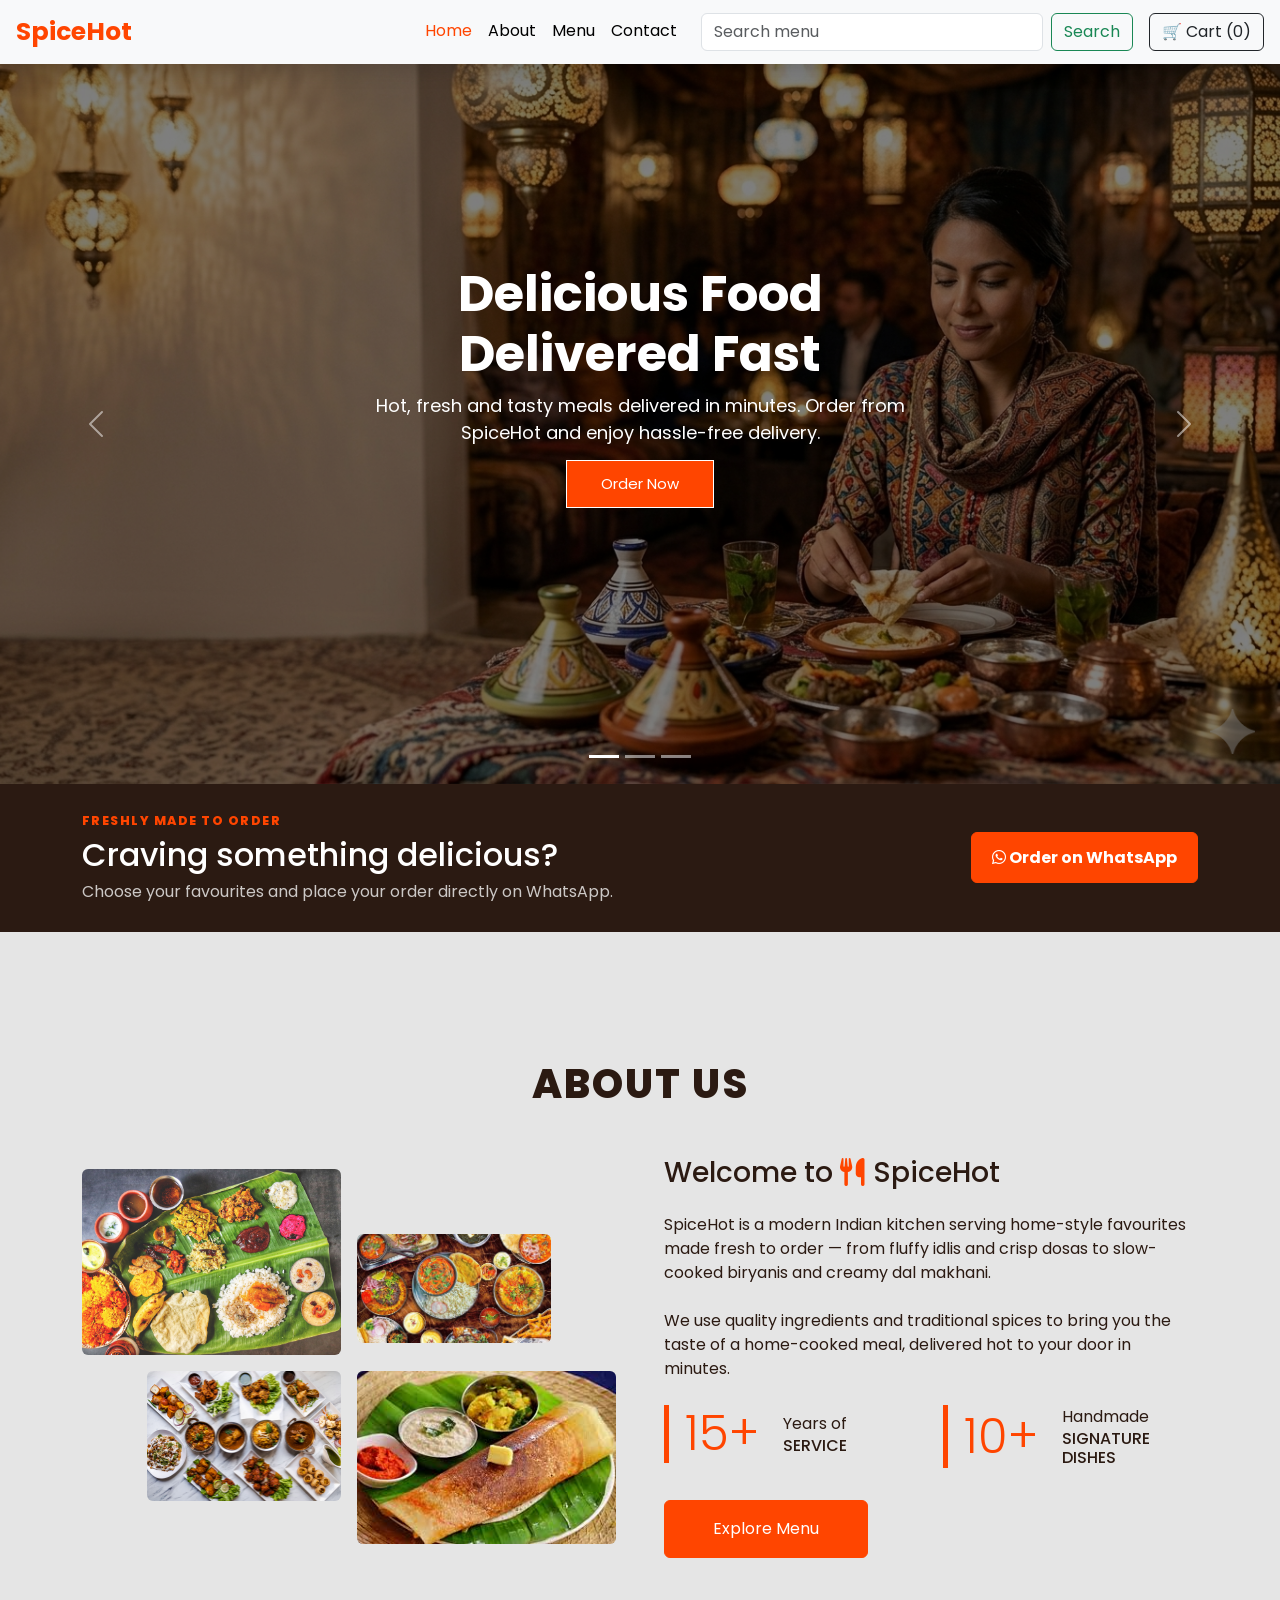
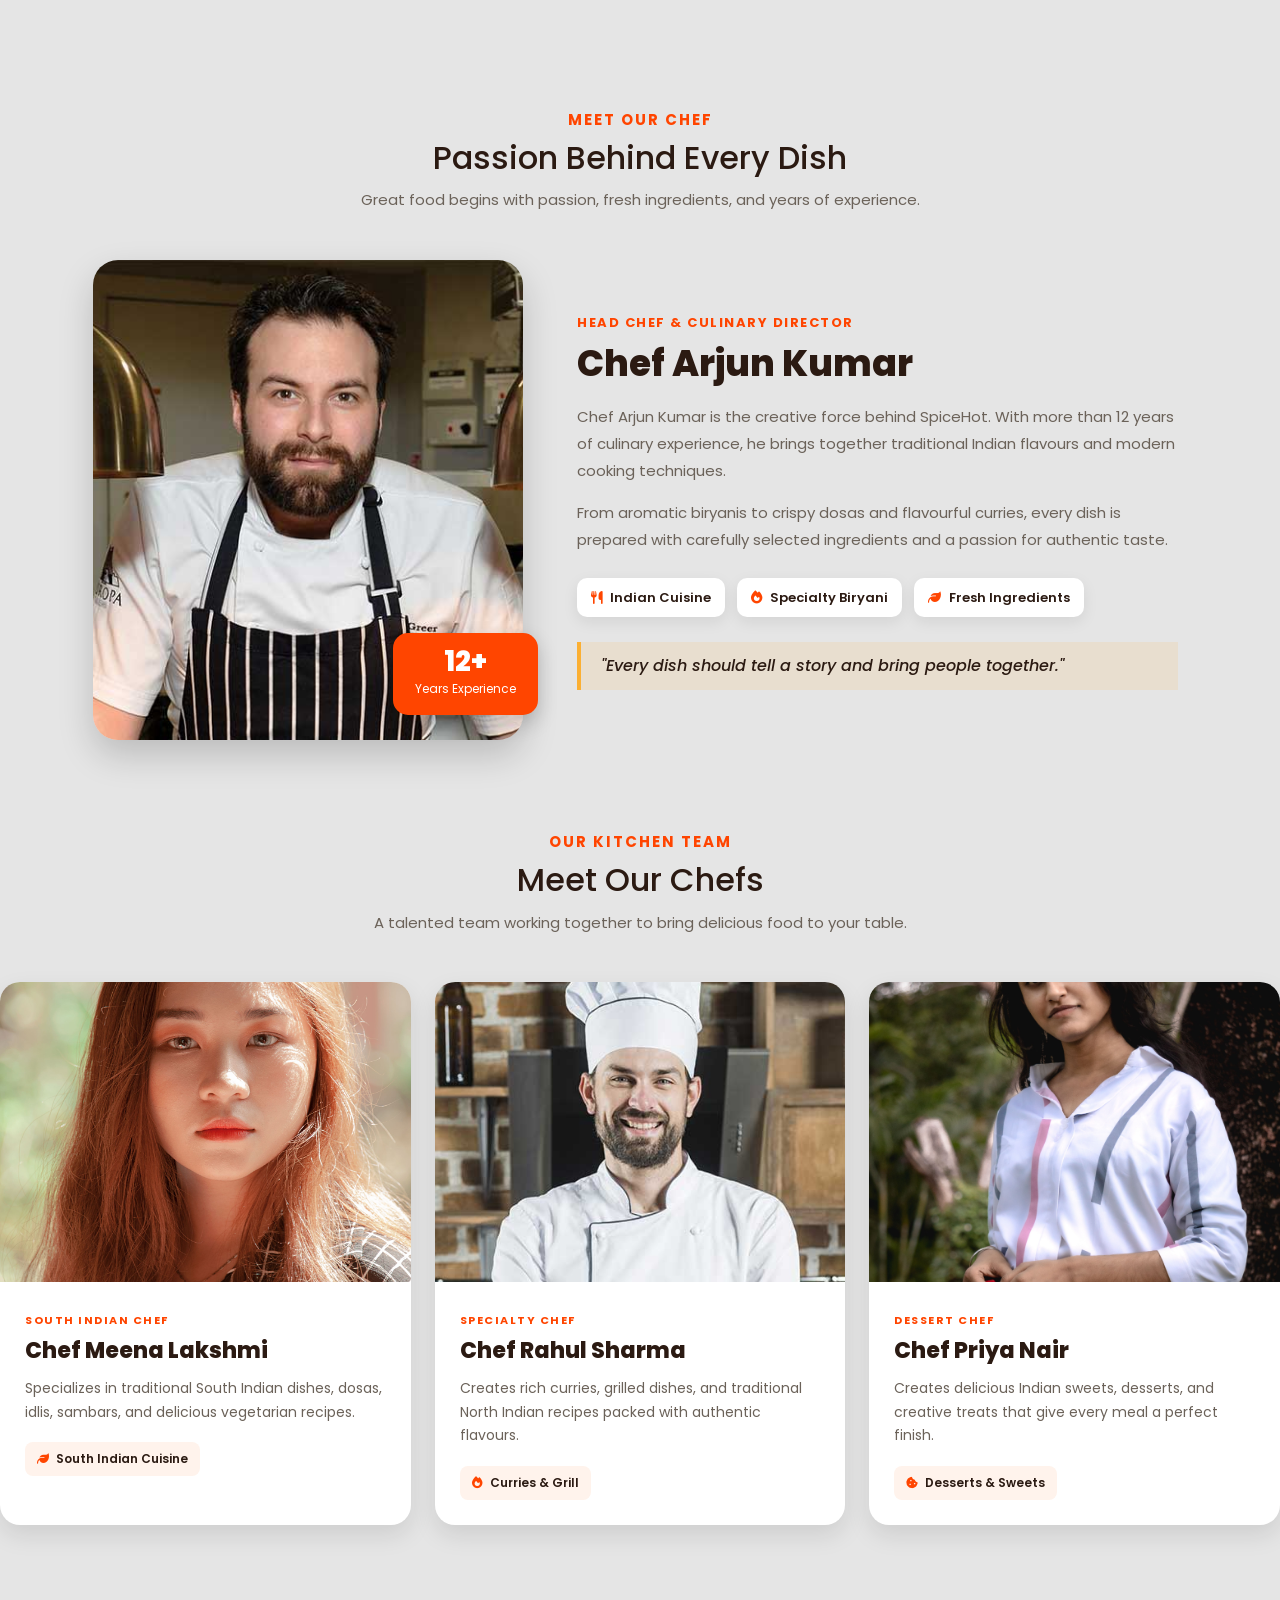
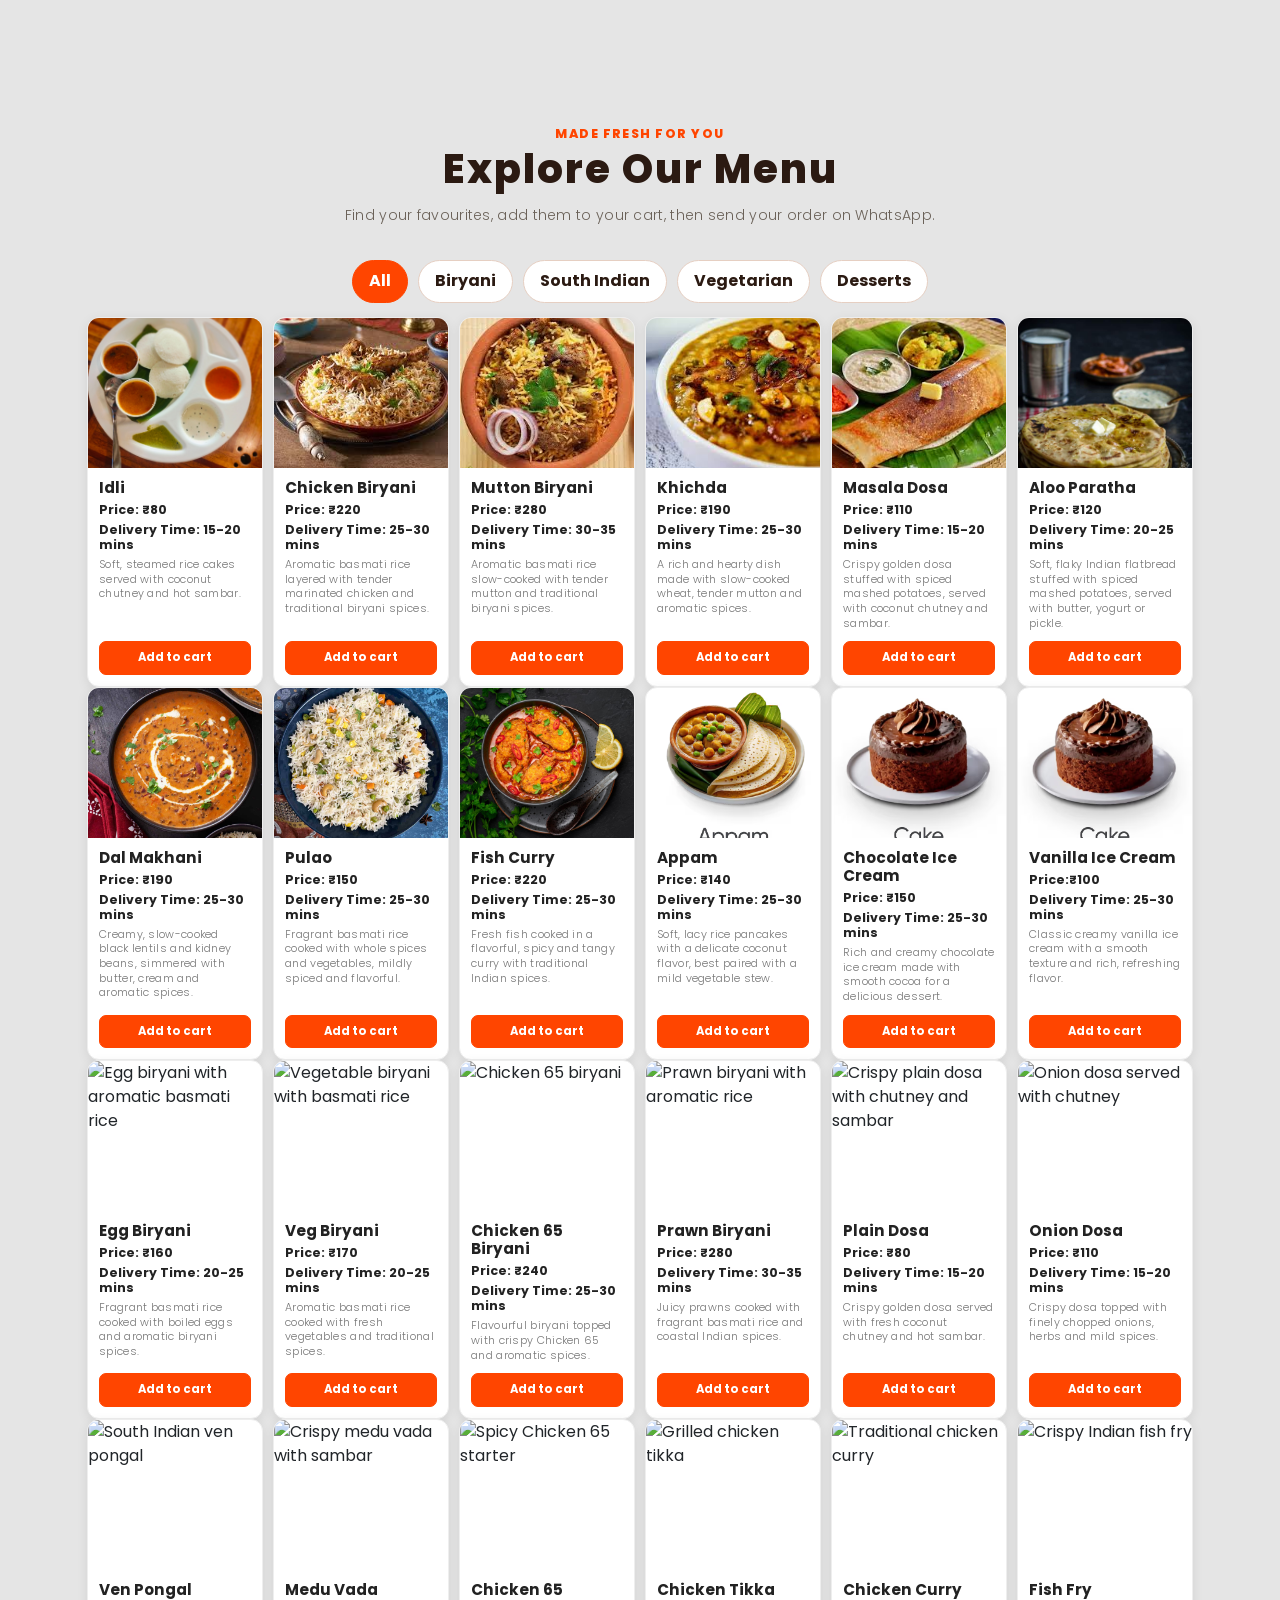
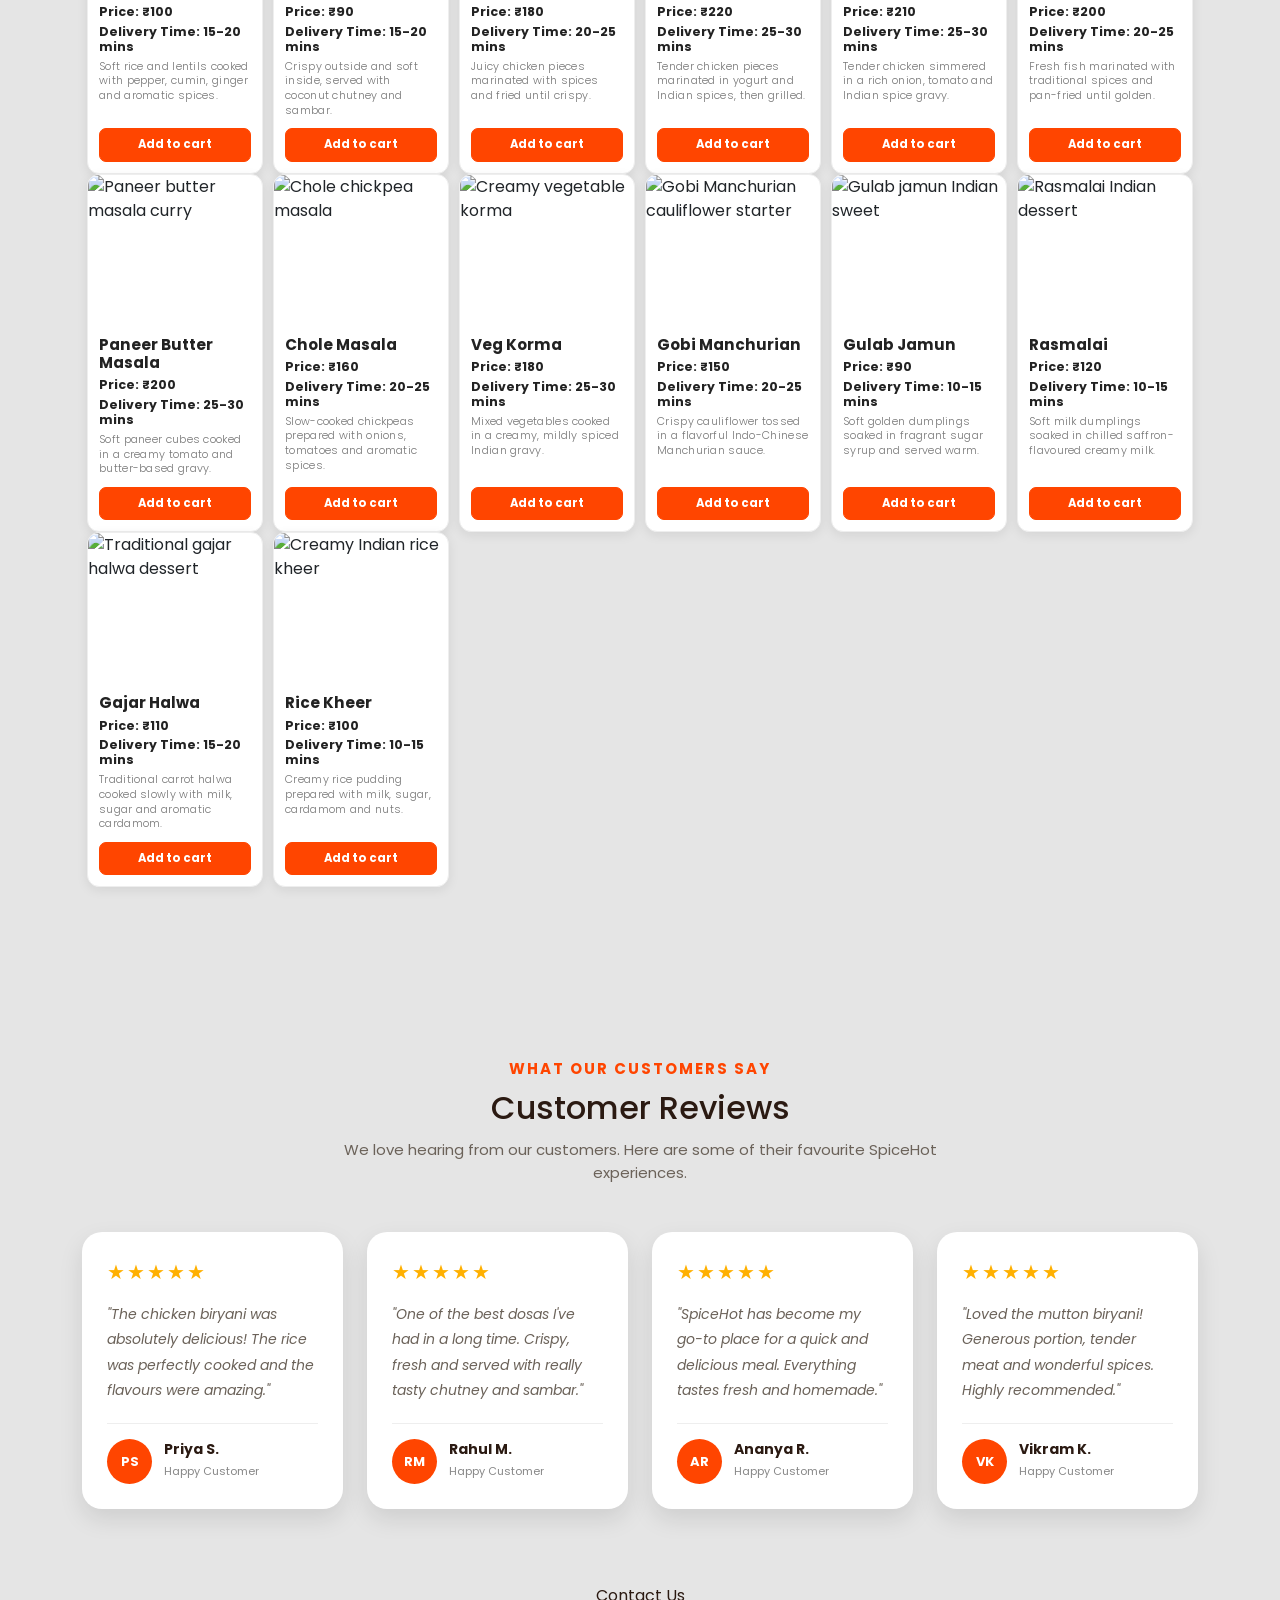
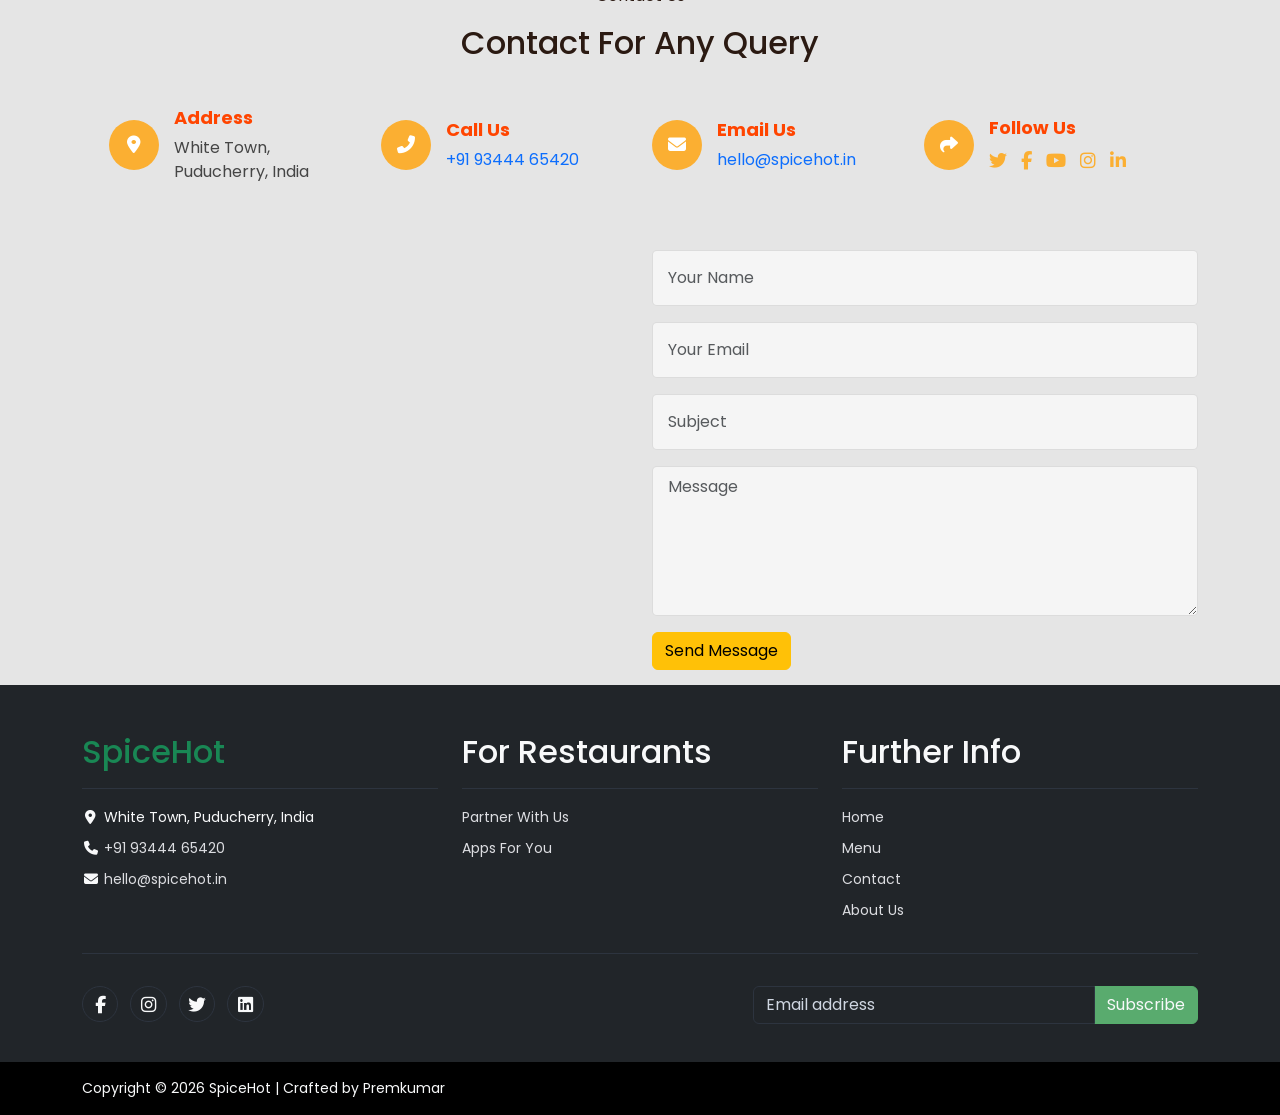
==== commit d39f4a43: "change card layout" ====
--- a/index.html
+++ b/index.html
@@ -279,7 +279,7 @@
             </div>
             <div class="row gy-4 gx-4 mt-2" id="menuGrid">
 
-                <div class="col-12 col-md-6 col-lg-4 mt-3 menu-item" data-search="idli south indian vegetarian" data-category="south-indian veg">
+                <div class="col-4 col-lg-2 mt-2 menu-item" data-search="idli south indian vegetarian" data-category="south-indian veg">
                     <div class="card h-100">
                         <img src="images/menu/idle.jpg" class="card-img-top" alt="Steamed idli served with sambar and chutney" loading="lazy">
                         <div class="card-body d-flex flex-column">
@@ -292,7 +292,7 @@
                     </div>
                 </div>
 
-                <div class="col-12 col-md-6 col-lg-4 mt-3 menu-item" data-search="chicken biryani non veg" data-category="biryani">
+                <div class="col-4 col-lg-2 mt-2 menu-item" data-search="chicken biryani non veg" data-category="biryani">
                     <div class="card h-100">
                         <img src="images/menu/CBiryani.jpg" class="card-img-top" alt="Chicken biryani with basmati rice and spices" loading="lazy">
                         <div class="card-body d-flex flex-column">
@@ -305,7 +305,7 @@
                     </div>
                 </div>
 
-                <div class="col-12 col-md-6 col-lg-4 mt-3 menu-item" data-search="mutton biryani non veg" data-category="biryani">
+                <div class="col-4 col-lg-2 mt-2 menu-item" data-search="mutton biryani non veg" data-category="biryani">
                     <div class="card h-100">
                         <img src="images/menu/MBiryani.jpg" class="card-img-top" alt="Mutton biryani with basmati rice" loading="lazy">
                         <div class="card-body d-flex flex-column">
@@ -318,7 +318,7 @@
                     </div>
                 </div>
 
-                <div class="col-12 col-md-6 col-lg-4 mt-3 menu-item" data-search="khichda non veg">
+                <div class="col-4 col-lg-2 mt-2 menu-item" data-search="khichda non veg">
                     <div class="card h-100">
                         <img src="images/menu/Khichda.jpg" class="card-img-top" alt="Khichda, slow-cooked wheat and mutton dish" loading="lazy">
                         <div class="card-body d-flex flex-column">
@@ -331,7 +331,7 @@
                     </div>
                 </div>
 
-                <div class="col-12 col-md-6 col-lg-4 mt-3 menu-item" data-search="masala dosa south indian vegetarian" data-category="south-indian veg">
+                <div class="col-4 col-lg-2 mt-2 menu-item" data-search="masala dosa south indian vegetarian" data-category="south-indian veg">
                     <div class="card h-100">
                         <img src="images/menu/Masala Dosa.jpg" class="card-img-top" alt="Crispy masala dosa with chutney and sambar" loading="lazy">
                         <div class="card-body d-flex flex-column">
@@ -344,7 +344,7 @@
                     </div>
                 </div>
 
-                <div class="col-12 col-md-6 col-lg-4 mt-3 menu-item" data-search="aloo paratha vegetarian" data-category="veg">
+                <div class="col-4 col-lg-2 mt-2 menu-item" data-search="aloo paratha vegetarian" data-category="veg">
                     <div class="card h-100">
                         <img src="images/menu/Aloo Paratha.jpg" class="card-img-top" alt="Aloo paratha with butter and yogurt" loading="lazy">
                         <div class="card-body d-flex flex-column">
@@ -357,7 +357,7 @@
                     </div>
                 </div>
 
-                <div class="col-12 col-md-6 col-lg-4 mt-3 menu-item" data-search="dal makhani vegetarian" data-category="veg">
+                <div class="col-4 col-lg-2 mt-2 menu-item" data-search="dal makhani vegetarian" data-category="veg">
                     <div class="card h-100">
                         <img src="images/menu/Dal Makhani.jpg" class="card-img-top" alt="Creamy dal makhani lentil curry" loading="lazy">
                         <div class="card-body d-flex flex-column">
@@ -370,7 +370,7 @@
                     </div>
                 </div>
 
-                <div class="col-12 col-md-6 col-lg-4 mt-3 menu-item" data-search="pulao vegetarian" data-category="veg">
+                <div class="col-4 col-lg-2 mt-2 menu-item" data-search="pulao vegetarian" data-category="veg">
                     <div class="card h-100">
                         <img src="images/menu/Pulao.JPG" class="card-img-top" alt="Vegetable pulao rice" loading="lazy">
                         <div class="card-body d-flex flex-column">
@@ -383,7 +383,7 @@
                     </div>
                 </div>
 
-                <div class="col-12 col-md-6 col-lg-4 mt-3 menu-item" data-search="fish curry non veg">
+                <div class="col-4 col-lg-2 mt-2 menu-item" data-search="fish curry non veg">
                     <div class="card h-100">
                         <img src="images/menu/Fish curry.jpg" class="card-img-top" alt="Spicy Indian fish curry" loading="lazy">
                         <div class="card-body d-flex flex-column">
@@ -396,7 +396,7 @@
                     </div>
                 </div>
 
-                <div class="col-12 col-md-6 col-lg-4 mt-3 menu-item" data-search="appam south indian vegetarian" data-category="south-indian veg">
+                <div class="col-4 col-lg-2 mt-2 menu-item" data-search="appam south indian vegetarian" data-category="south-indian veg">
                     <div class="card h-100">
                         <img src="images/menu/Appam.avif" class="card-img-top" alt="Appam rice pancakes with vegetable stew" loading="lazy">
                         <div class="card-body d-flex flex-column">
@@ -408,7 +408,7 @@
                         </div>
                     </div>
                 </div>
-                 <div class="col-12 col-md-6 col-lg-4 mt-3 menu-item" data-search="chocolate ice cream dessert" data-category="dessert">
+                 <div class="col-4 col-lg-2 mt-2 menu-item" data-search="chocolate ice cream dessert" data-category="dessert">
                     <div class="card h-100">
                         <img src="images/menu/Cake.avif" class="card-img-top" alt="Chocolate dessert served at SpiceHot" loading="lazy">
                         <div class="card-body d-flex flex-column">
@@ -420,7 +420,7 @@
                         </div>
                     </div>
                 </div>
-                 <div class="col-12 col-md-6 col-lg-4 mt-3 menu-item" data-search="vanilla ice cream dessert" data-category="dessert">
+                 <div class="col-4 col-lg-2 mt-2 menu-item" data-search="vanilla ice cream dessert" data-category="dessert">
                     <div class="card h-100">
                         <img src="images/menu/Cake.avif" class="card-img-top" alt="Vanilla dessert served at SpiceHot" loading="lazy">
                         <div class="card-body d-flex flex-column">
@@ -436,7 +436,7 @@
                 <!-- ==================== EXTRA MENU ITEMS ==================== -->
 
 <!-- 13. Egg Biryani -->
-<div class="col-12 col-md-6 col-lg-4 mt-3 menu-item"
+<div class="col-4 col-lg-2 mt-2 menu-item"
     data-search="egg biryani biryani non veg"
     data-category="biryani">
     <div class="card h-100">
@@ -454,7 +454,7 @@
 </div>
 
 <!-- 14. Veg Biryani -->
-<div class="col-12 col-md-6 col-lg-4 mt-3 menu-item"
+<div class="col-4 col-lg-2 mt-2 menu-item"
     data-search="vegetable veg biryani vegetarian"
     data-category="biryani veg">
     <div class="card h-100">
@@ -472,7 +472,7 @@
 </div>
 
 <!-- 15. Chicken 65 Biryani -->
-<div class="col-12 col-md-6 col-lg-4 mt-3 menu-item"
+<div class="col-4 col-lg-2 mt-2 menu-item"
     data-search="chicken 65 biryani chicken non veg"
     data-category="biryani">
     <div class="card h-100">
@@ -490,7 +490,7 @@
 </div>
 
 <!-- 16. Prawn Biryani -->
-<div class="col-12 col-md-6 col-lg-4 mt-3 menu-item"
+<div class="col-4 col-lg-2 mt-2 menu-item"
     data-search="prawn biryani seafood non veg"
     data-category="biryani">
     <div class="card h-100">
@@ -509,7 +509,7 @@
 
 
 <!-- 17. Plain Dosa -->
-<div class="col-12 col-md-6 col-lg-4 mt-3 menu-item"
+<div class="col-4 col-lg-2 mt-2 menu-item"
     data-search="plain dosa south indian vegetarian"
     data-category="south-indian veg">
     <div class="card h-100">
@@ -527,7 +527,7 @@
 </div>
 
 <!-- 18. Onion Dosa -->
-<div class="col-12 col-md-6 col-lg-4 mt-3 menu-item"
+<div class="col-4 col-lg-2 mt-2 menu-item"
     data-search="onion dosa south indian vegetarian"
     data-category="south-indian veg">
     <div class="card h-100">
@@ -545,7 +545,7 @@
 </div>
 
 <!-- 19. Pongal -->
-<div class="col-12 col-md-6 col-lg-4 mt-3 menu-item"
+<div class="col-4 col-lg-2 mt-2 menu-item"
     data-search="pongal south indian vegetarian"
     data-category="south-indian veg">
     <div class="card h-100">
@@ -563,7 +563,7 @@
 </div>
 
 <!-- 20. Vada -->
-<div class="col-12 col-md-6 col-lg-4 mt-3 menu-item"
+<div class="col-4 col-lg-2 mt-2 menu-item"
     data-search="vada medu vada south indian vegetarian"
     data-category="south-indian veg">
     <div class="card h-100">
@@ -582,7 +582,7 @@
 
 
 <!-- 21. Chicken 65 -->
-<div class="col-12 col-md-6 col-lg-4 mt-3 menu-item"
+<div class="col-4 col-lg-2 mt-2 menu-item"
     data-search="chicken 65 starter non veg"
     data-category="non-veg">
     <div class="card h-100">
@@ -600,7 +600,7 @@
 </div>
 
 <!-- 22. Chicken Tikka -->
-<div class="col-12 col-md-6 col-lg-4 mt-3 menu-item"
+<div class="col-4 col-lg-2 mt-2 menu-item"
     data-search="chicken tikka grill non veg"
     data-category="non-veg">
     <div class="card h-100">
@@ -618,7 +618,7 @@
 </div>
 
 <!-- 23. Chicken Curry -->
-<div class="col-12 col-md-6 col-lg-4 mt-3 menu-item"
+<div class="col-4 col-lg-2 mt-2 menu-item"
     data-search="chicken curry gravy non veg"
     data-category="non-veg">
     <div class="card h-100">
@@ -636,7 +636,7 @@
 </div>
 
 <!-- 24. Fish Fry -->
-<div class="col-12 col-md-6 col-lg-4 mt-3 menu-item"
+<div class="col-4 col-lg-2 mt-2 menu-item"
     data-search="fish fry seafood non veg"
     data-category="non-veg">
     <div class="card h-100">
@@ -655,7 +655,7 @@
 
 
 <!-- 25. Paneer Butter Masala -->
-<div class="col-12 col-md-6 col-lg-4 mt-3 menu-item"
+<div class="col-4 col-lg-2 mt-2 menu-item"
     data-search="paneer butter masala vegetarian curry"
     data-category="veg">
     <div class="card h-100">
@@ -673,7 +673,7 @@
 </div>
 
 <!-- 26. Chole Masala -->
-<div class="col-12 col-md-6 col-lg-4 mt-3 menu-item"
+<div class="col-4 col-lg-2 mt-2 menu-item"
     data-search="chole chickpea masala vegetarian"
     data-category="veg">
     <div class="card h-100">
@@ -691,7 +691,7 @@
 </div>
 
 <!-- 27. Veg Korma -->
-<div class="col-12 col-md-6 col-lg-4 mt-3 menu-item"
+<div class="col-4 col-lg-2 mt-2 menu-item"
     data-search="vegetable korma veg curry vegetarian"
     data-category="veg">
     <div class="card h-100">
@@ -709,7 +709,7 @@
 </div>
 
 <!-- 28. Gobi Manchurian -->
-<div class="col-12 col-md-6 col-lg-4 mt-3 menu-item"
+<div class="col-4 col-lg-2 mt-2 menu-item"
     data-search="gobi manchurian cauliflower vegetarian starter"
     data-category="veg">
     <div class="card h-100">
@@ -728,7 +728,7 @@
 
 
 <!-- 29. Gulab Jamun -->
-<div class="col-12 col-md-6 col-lg-4 mt-3 menu-item"
+<div class="col-4 col-lg-2 mt-2 menu-item"
     data-search="gulab jamun sweet dessert"
     data-category="dessert">
     <div class="card h-100">
@@ -746,7 +746,7 @@
 </div>
 
 <!-- 30. Rasmalai -->
-<div class="col-12 col-md-6 col-lg-4 mt-3 menu-item"
+<div class="col-4 col-lg-2 mt-2 menu-item"
     data-search="rasmalai milk sweet dessert"
     data-category="dessert">
     <div class="card h-100">
@@ -764,7 +764,7 @@
 </div>
 
 <!-- 31. Gajar Halwa -->
-<div class="col-12 col-md-6 col-lg-4 mt-3 menu-item"
+<div class="col-4 col-lg-2 mt-2 menu-item"
     data-search="gajar halwa carrot sweet dessert"
     data-category="dessert">
     <div class="card h-100">
@@ -782,7 +782,7 @@
 </div>
 
 <!-- 32. Kheer -->
-<div class="col-12 col-md-6 col-lg-4 mt-3 menu-item"
+<div class="col-4 col-lg-2 mt-2 menu-item"
     data-search="kheer rice pudding sweet dessert"
     data-category="dessert">
     <div class="card h-100">
--- a/style.css
+++ b/style.css
@@ -120,93 +120,93 @@
 #searchbar {
   height: 2.3rem;
 }
-#cartToggle {
-  white-space: nowrap;
-}
-
-.quick-order {
-  background: var(--brand-secondary);
-  color: #fff;
-  padding: 28px 0;
-}
-
-.quick-order__content {
-  display: flex;
-  align-items: center;
-  justify-content: space-between;
-  gap: 24px;
-}
-
-.quick-order__eyebrow,
-.menu-heading span {
-  margin: 0 0 6px;
-  color: var(--brand-primary);
-  font-size: 0.78rem;
-  font-weight: 800;
-  letter-spacing: 0.12em;
-  text-transform: uppercase;
-}
-
-.quick-order h2 {
-  margin: 0;
-  font-size: clamp(1.4rem, 3vw, 2rem);
-}
-
-.quick-order p:not(.quick-order__eyebrow) {
-  margin: 5px 0 0;
-  color: rgba(255, 255, 255, 0.76);
-}
-
-.quick-order__button {
-  flex: 0 0 auto;
-  padding: 0.8rem 1.25rem;
-  font-weight: 700;
-}
-
-.menu-heading {
-  padding: 76px 0 20px;
-}
-
-.menu-heading h2 {
-  margin: 0;
-  font-size: clamp(2rem, 4vw, 2.7rem);
-  font-weight: 800;
-}
-
-.menu-heading p {
-  max-width: 630px;
-  margin: 12px auto 0;
-  color: var(--brand-text-muted);
-}
-
-.menu-filters {
-  display: flex;
-  flex-wrap: wrap;
-  justify-content: center;
-  gap: 10px;
-  margin: 14px 0 14px;
-}
-
-.menu-filter {
-  border: 1px solid #e6cfc2;
-  border-radius: 999px;
-  background: #fff;
-  color: var(--brand-secondary);
-  padding: 0.52rem 1rem;
-  font-weight: 700;
-  transition: 0.2s ease;
-}
-
-.menu-filter:hover,
-.menu-filter.is-active {
-  border-color: var(--brand-primary);
-  background: var(--brand-primary);
-  color: #fff;
-}
-
-.mobile-order-button {
-  display: none;
-}
+#cartToggle {
+  white-space: nowrap;
+}
+
+.quick-order {
+  background: var(--brand-secondary);
+  color: #fff;
+  padding: 28px 0;
+}
+
+.quick-order__content {
+  display: flex;
+  align-items: center;
+  justify-content: space-between;
+  gap: 24px;
+}
+
+.quick-order__eyebrow,
+.menu-heading span {
+  margin: 0 0 6px;
+  color: var(--brand-primary);
+  font-size: 0.78rem;
+  font-weight: 800;
+  letter-spacing: 0.12em;
+  text-transform: uppercase;
+}
+
+.quick-order h2 {
+  margin: 0;
+  font-size: clamp(1.4rem, 3vw, 2rem);
+}
+
+.quick-order p:not(.quick-order__eyebrow) {
+  margin: 5px 0 0;
+  color: rgba(255, 255, 255, 0.76);
+}
+
+.quick-order__button {
+  flex: 0 0 auto;
+  padding: 0.8rem 1.25rem;
+  font-weight: 700;
+}
+
+.menu-heading {
+  padding: 76px 0 20px;
+}
+
+.menu-heading h2 {
+  margin: 0;
+  font-size: clamp(2rem, 4vw, 2.7rem);
+  font-weight: 800;
+}
+
+.menu-heading p {
+  max-width: 630px;
+  margin: 12px auto 0;
+  color: var(--brand-text-muted);
+}
+
+.menu-filters {
+  display: flex;
+  flex-wrap: wrap;
+  justify-content: center;
+  gap: 10px;
+  margin: 14px 0 14px;
+}
+
+.menu-filter {
+  border: 1px solid #e6cfc2;
+  border-radius: 999px;
+  background: #fff;
+  color: var(--brand-secondary);
+  padding: 0.52rem 1rem;
+  font-weight: 700;
+  transition: 0.2s ease;
+}
+
+.menu-filter:hover,
+.menu-filter.is-active {
+  border-color: var(--brand-primary);
+  background: var(--brand-primary);
+  color: #fff;
+}
+
+.mobile-order-button {
+  display: none;
+}
 /* ------Slider------ */
 #home{
   padding-top: 0;
@@ -335,6 +335,183 @@
 #noResults.show {
   display: block !important;
 }
+
+/* =========================================
+   SPICEHOT - MODERN FOOD DELIVERY MENU
+   Mobile: 3 cards
+   Desktop: 6 cards
+========================================= */
+
+#menuGrid {
+    --bs-gutter-x: 10px;
+    --bs-gutter-y: 14px;
+    margin-left: 0;
+    margin-right: 0;
+}
+
+#menuGrid .menu-item {
+    margin-top: 0 !important;
+    padding-left: 5px;
+    padding-right: 5px;
+}
+
+/* CARD */
+#menuGrid .card {
+    border: 1px solid #eeeeee !important;
+    border-radius: 12px !important;
+    overflow: hidden;
+    background: #fff;
+    box-shadow: 0 3px 12px rgba(0, 0, 0, 0.08);
+    transition: transform 0.2s ease, box-shadow 0.2s ease;
+}
+
+/* FOOD IMAGE */
+#menuGrid .card-img-top {
+    width: 100%;
+    height: 150px;
+    object-fit: cover;
+    display: block;
+}
+
+/* CARD CONTENT */
+#menuGrid .card-body {
+    padding: 11px;
+}
+
+/* FOOD NAME */
+#menuGrid .card-title {
+    font-size: 0.95rem !important;
+    line-height: 1.2;
+    margin-bottom: 6px;
+    color: #222;
+}
+
+/* PRICE */
+#menuGrid .card-body h6 {
+    font-size: 0.78rem;
+    margin-bottom: 5px;
+    color: #222;
+}
+
+/* DESCRIPTION */
+#menuGrid .card-body p {
+    font-size: 0.68rem;
+    line-height: 1.35;
+    color: #777;
+    margin-bottom: 10px;
+}
+
+/* ADD TO CART */
+#menuGrid .add-to-cart {
+    font-size: 0.72rem;
+    font-weight: 700;
+    padding: 7px 8px;
+    border-radius: 7px;
+    width: 100%;
+}
+
+/* =========================================
+   MOBILE - 3 CARDS PER ROW
+========================================= */
+
+@media (max-width: 991px) {
+
+    #menuGrid {
+        --bs-gutter-x: 6px;
+        --bs-gutter-y: 10px;
+    }
+
+    #menuGrid .menu-item {
+        padding-left: 3px;
+        padding-right: 3px;
+    }
+
+    #menuGrid .card {
+        border-radius: 9px !important;
+        box-shadow: 0 2px 8px rgba(0, 0, 0, 0.08);
+    }
+
+    /* Smaller food image */
+    #menuGrid .card-img-top {
+        height: 105px;
+    }
+
+    /* Compact content */
+    #menuGrid .card-body {
+        padding: 7px;
+    }
+
+    /* Food name */
+    #menuGrid .card-title {
+        font-size: 0.72rem !important;
+        line-height: 1.2;
+        margin-bottom: 4px;
+    }
+
+    /* Price */
+    #menuGrid .card-body h6 {
+        font-size: 0.62rem;
+        margin-bottom: 3px;
+    }
+
+    /* Delivery time */
+    #menuGrid .card-body small {
+        font-size: 0.55rem;
+    }
+
+    /* Description */
+    #menuGrid .card-body p {
+        font-size: 0.54rem;
+        line-height: 1.25;
+        margin-bottom: 7px;
+
+        /* Show only 2 lines */
+        display: -webkit-box;
+        -webkit-line-clamp: 2;
+        -webkit-box-orient: vertical;
+        overflow: hidden;
+    }
+
+    /* ADD BUTTON */
+    #menuGrid .add-to-cart {
+        font-size: 0.58rem;
+        padding: 5px 3px;
+        border-radius: 6px;
+    }
+}
+
+/* =========================================
+   VERY SMALL PHONES
+========================================= */
+
+@media (max-width: 380px) {
+
+    #menuGrid .card-img-top {
+        height: 90px;
+    }
+
+    #menuGrid .card-body {
+        padding: 6px;
+    }
+
+    #menuGrid .card-title {
+        font-size: 0.68rem !important;
+    }
+
+    #menuGrid .card-body h6 {
+        font-size: 0.58rem;
+    }
+
+    #menuGrid .card-body p {
+        font-size: 0.50rem;
+    }
+
+    #menuGrid .add-to-cart {
+        font-size: 0.55rem;
+        padding: 4px 2px;
+    }
+}
+
 /* Cart offcanvas */
 #cartItems li {
   display: flex;
@@ -799,57 +976,57 @@
     color: var(--brand-secondary);
 }
 
-.reviewer small {
-    color: #888;
-    font-size: 11px;
-}
-
+.reviewer small {
+    color: #888;
+    font-size: 11px;
+}
+
 
 /* =========================================
    MOBILE RESPONSIVE
 ========================================= */
 
-@media (max-width: 768px) {
-
-    body {
-        padding-bottom: 72px;
-    }
-
-    .quick-order {
-        padding: 24px 0;
-    }
-
-    .quick-order__content {
-        align-items: flex-start;
-        flex-direction: column;
-        gap: 16px;
-    }
-
-    .quick-order__button {
-        width: 100%;
-    }
-
-    .menu-heading {
-        padding-top: 54px;
-    }
-
-    .mobile-order-button {
-        position: fixed;
-        right: 14px;
-        bottom: 14px;
-        left: 14px;
-        z-index: 1050;
-        display: block;
-        border-radius: 999px;
-        background: #25D366;
-        color: #fff;
-        padding: 0.9rem 1rem;
-        box-shadow: 0 8px 24px rgba(37, 211, 102, 0.32);
-        font-weight: 800;
-        text-align: center;
-        text-decoration: none;
-    }
-
+@media (max-width: 768px) {
+
+    body {
+        padding-bottom: 72px;
+    }
+
+    .quick-order {
+        padding: 24px 0;
+    }
+
+    .quick-order__content {
+        align-items: flex-start;
+        flex-direction: column;
+        gap: 16px;
+    }
+
+    .quick-order__button {
+        width: 100%;
+    }
+
+    .menu-heading {
+        padding-top: 54px;
+    }
+
+    .mobile-order-button {
+        position: fixed;
+        right: 14px;
+        bottom: 14px;
+        left: 14px;
+        z-index: 1050;
+        display: block;
+        border-radius: 999px;
+        background: #25D366;
+        color: #fff;
+        padding: 0.9rem 1rem;
+        box-shadow: 0 8px 24px rgba(37, 211, 102, 0.32);
+        font-weight: 800;
+        text-align: center;
+        text-decoration: none;
+    }
+
     .chef-section {
         padding-top: 50px;
     }
@@ -886,4 +1063,4 @@
     .section-heading h2 {
         font-size: 30px !important;
     }
-}
+}
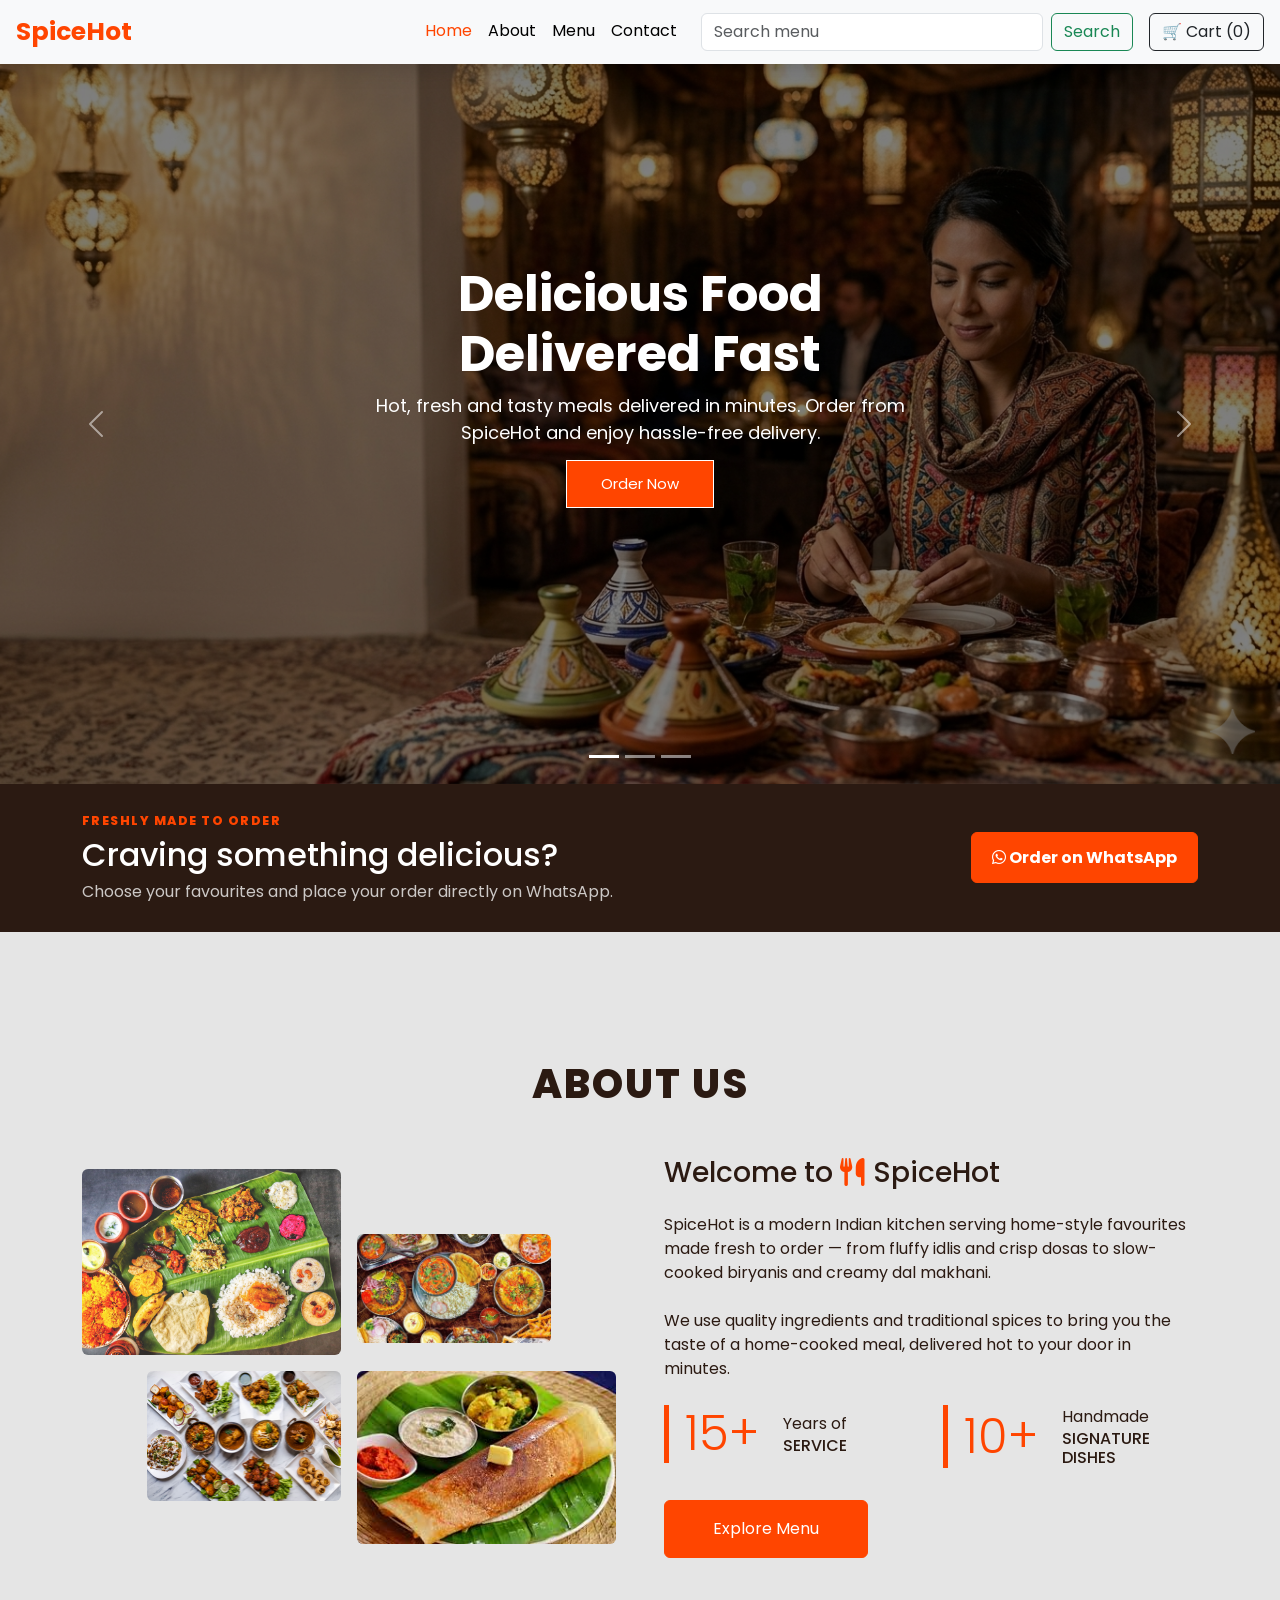
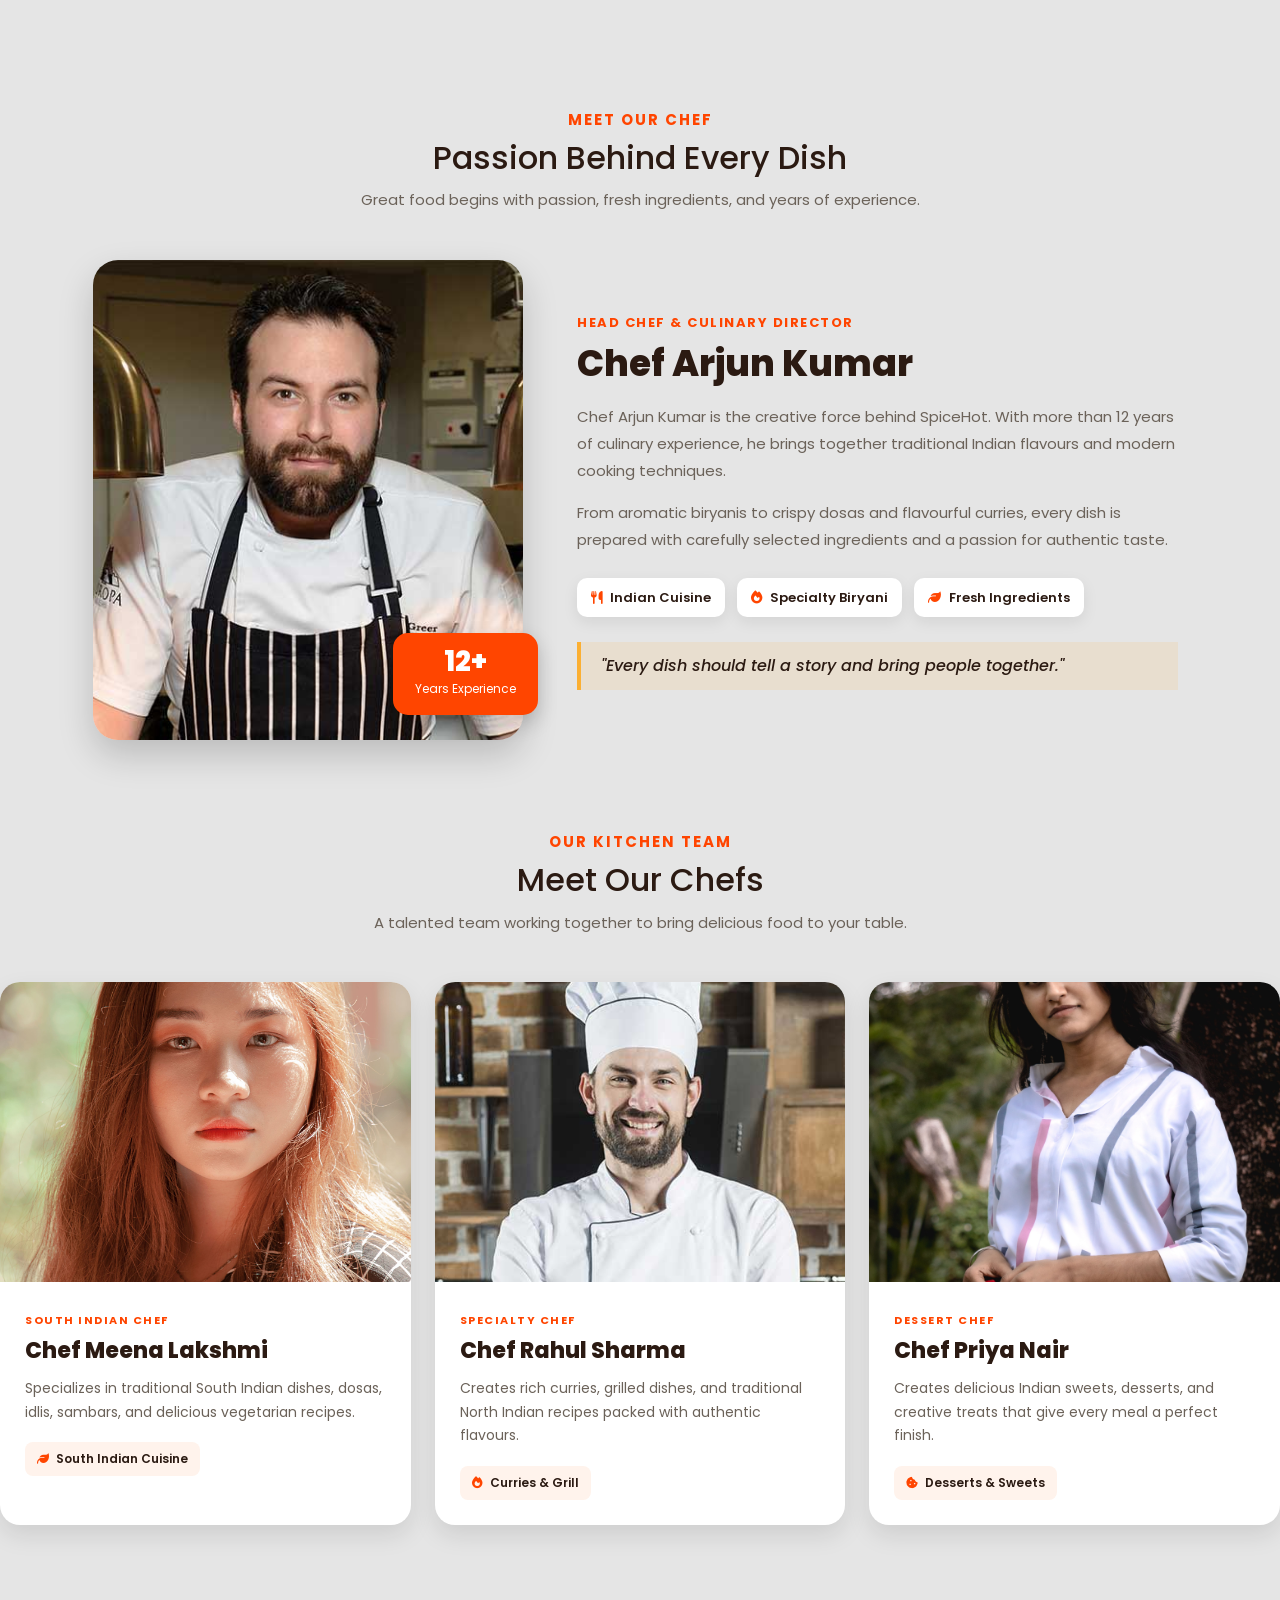
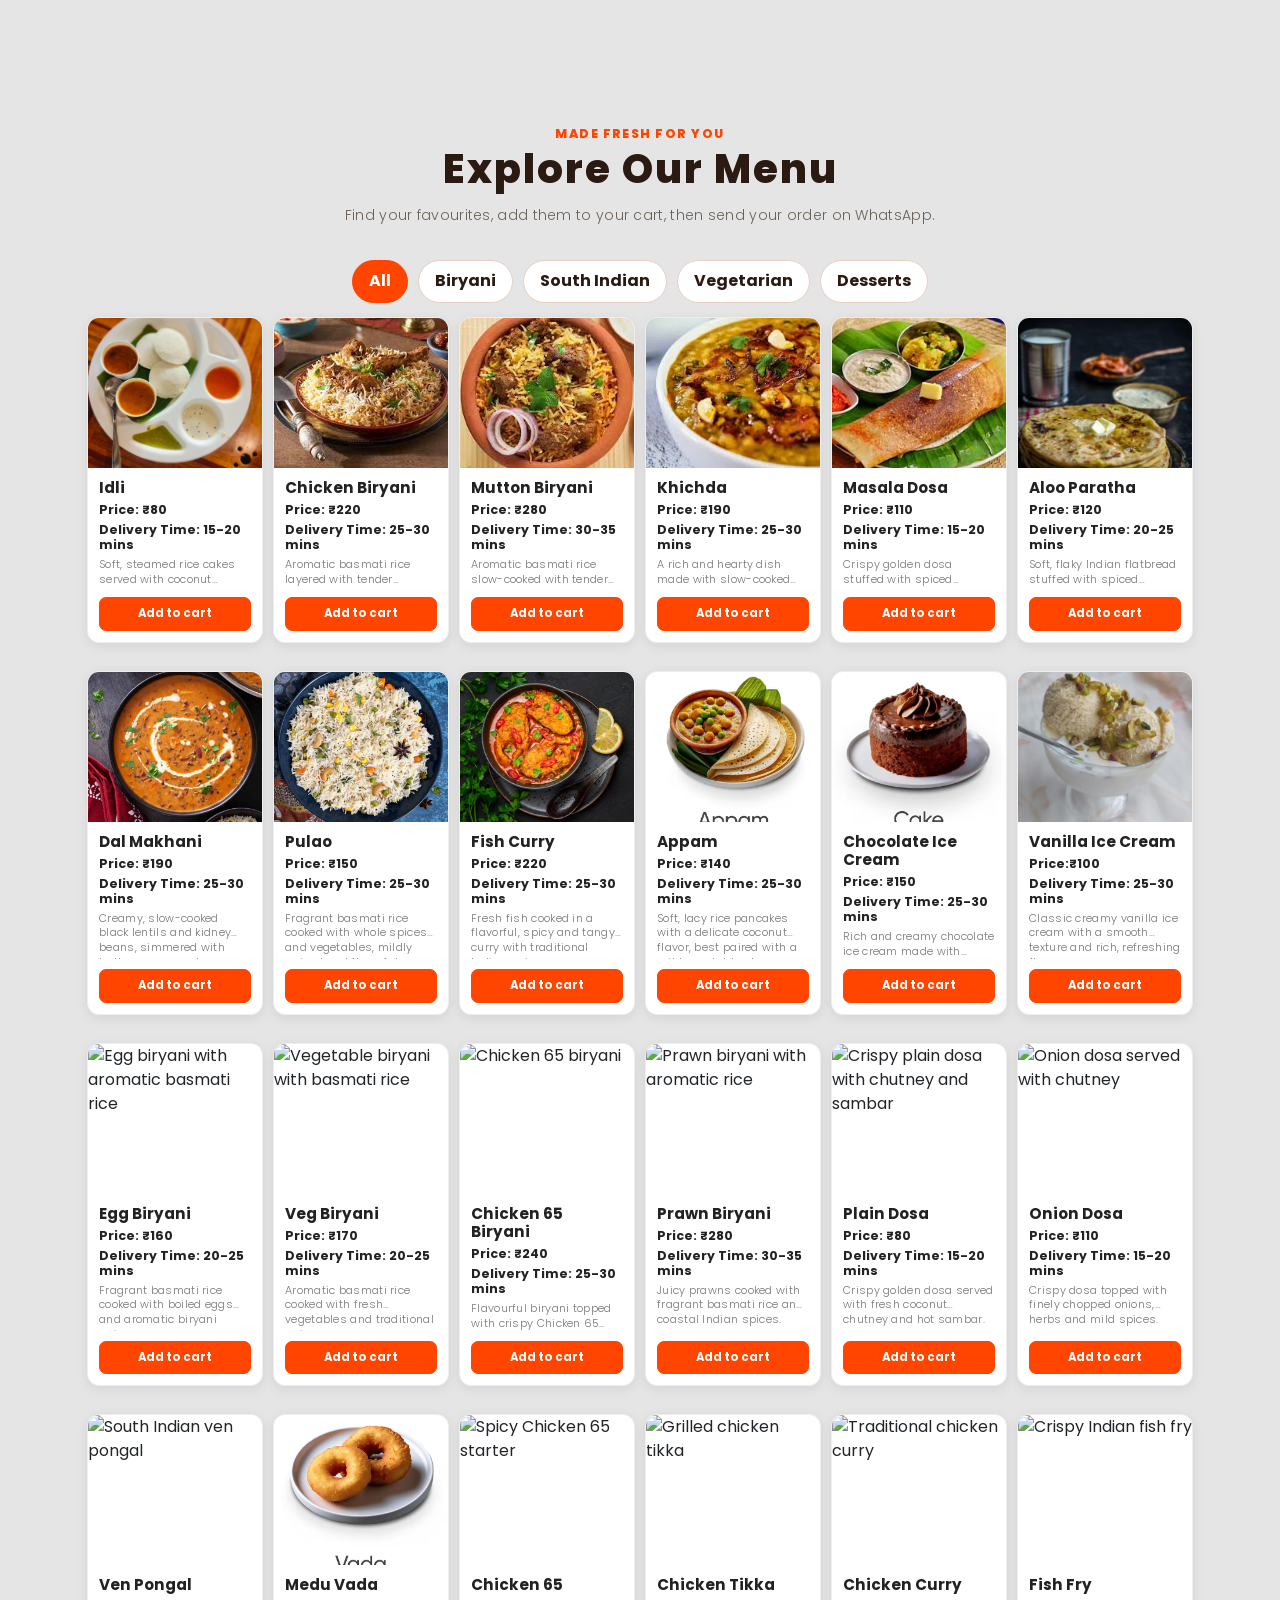
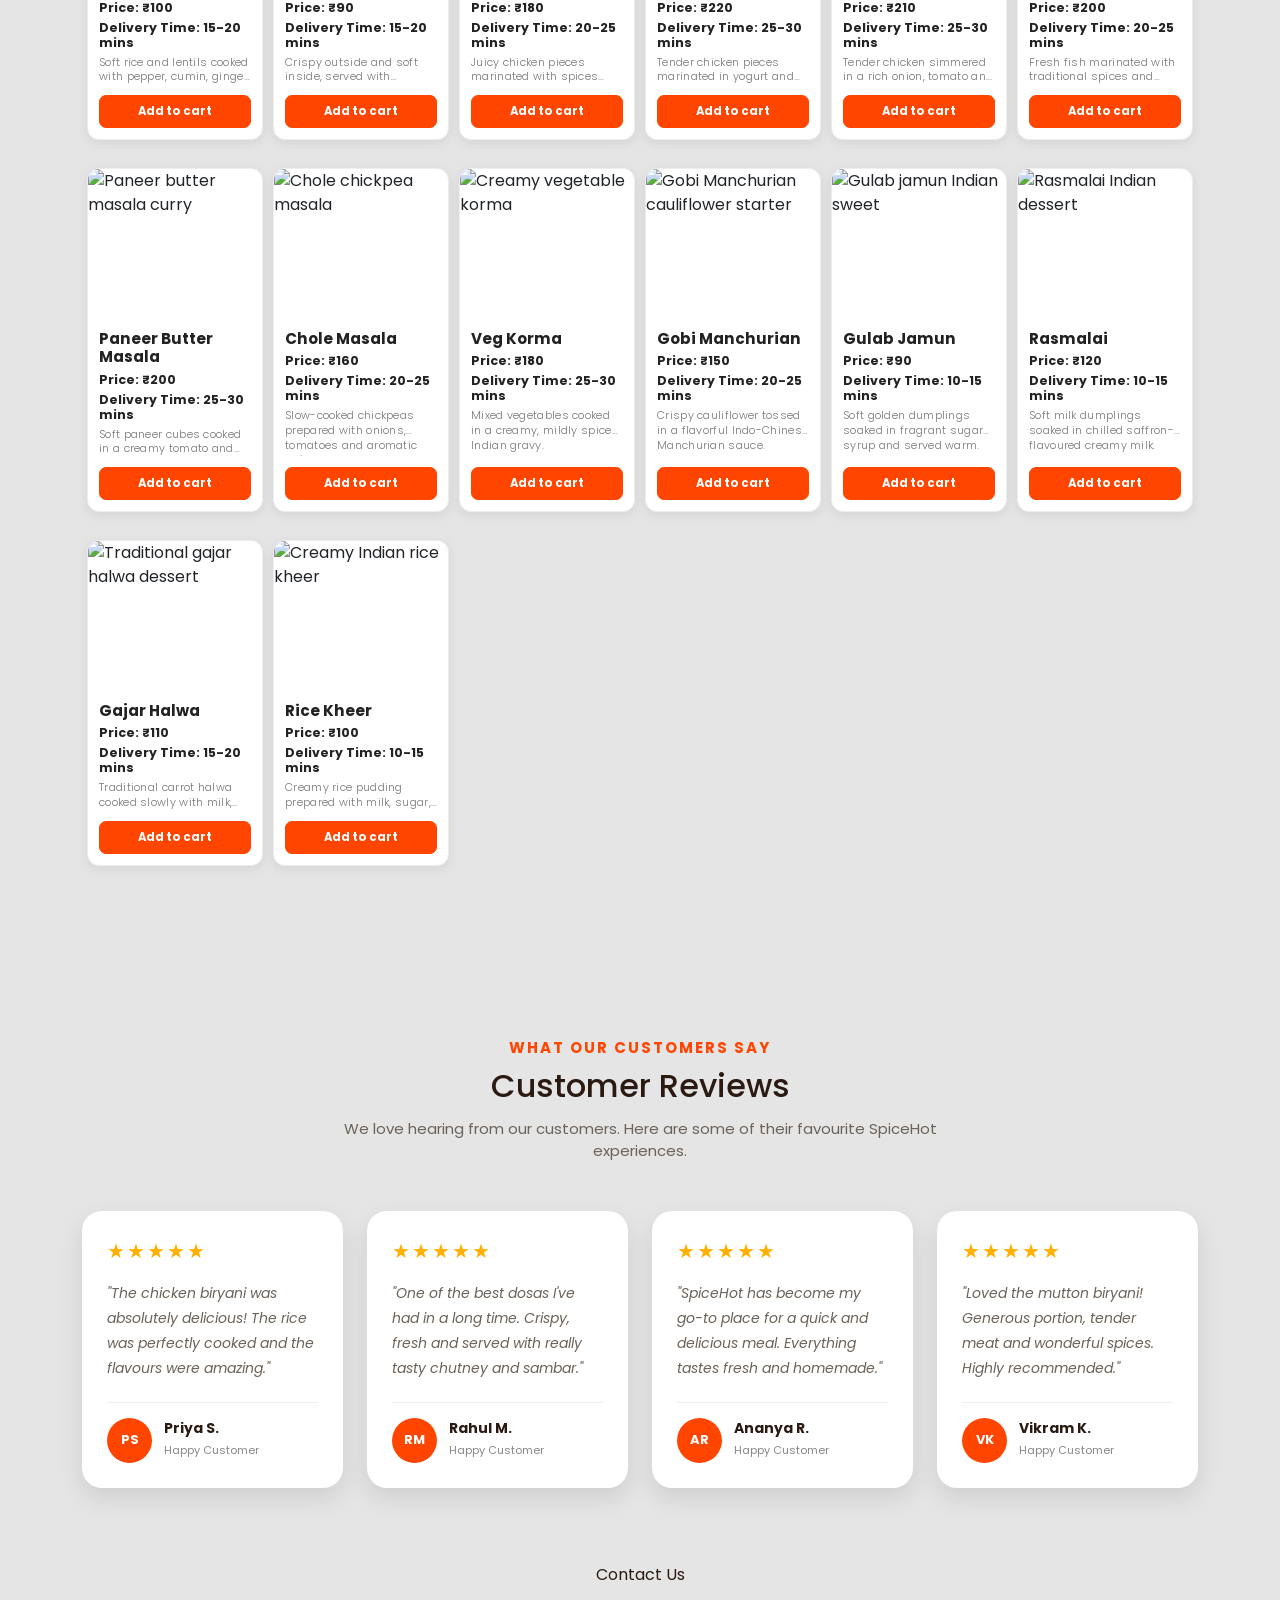
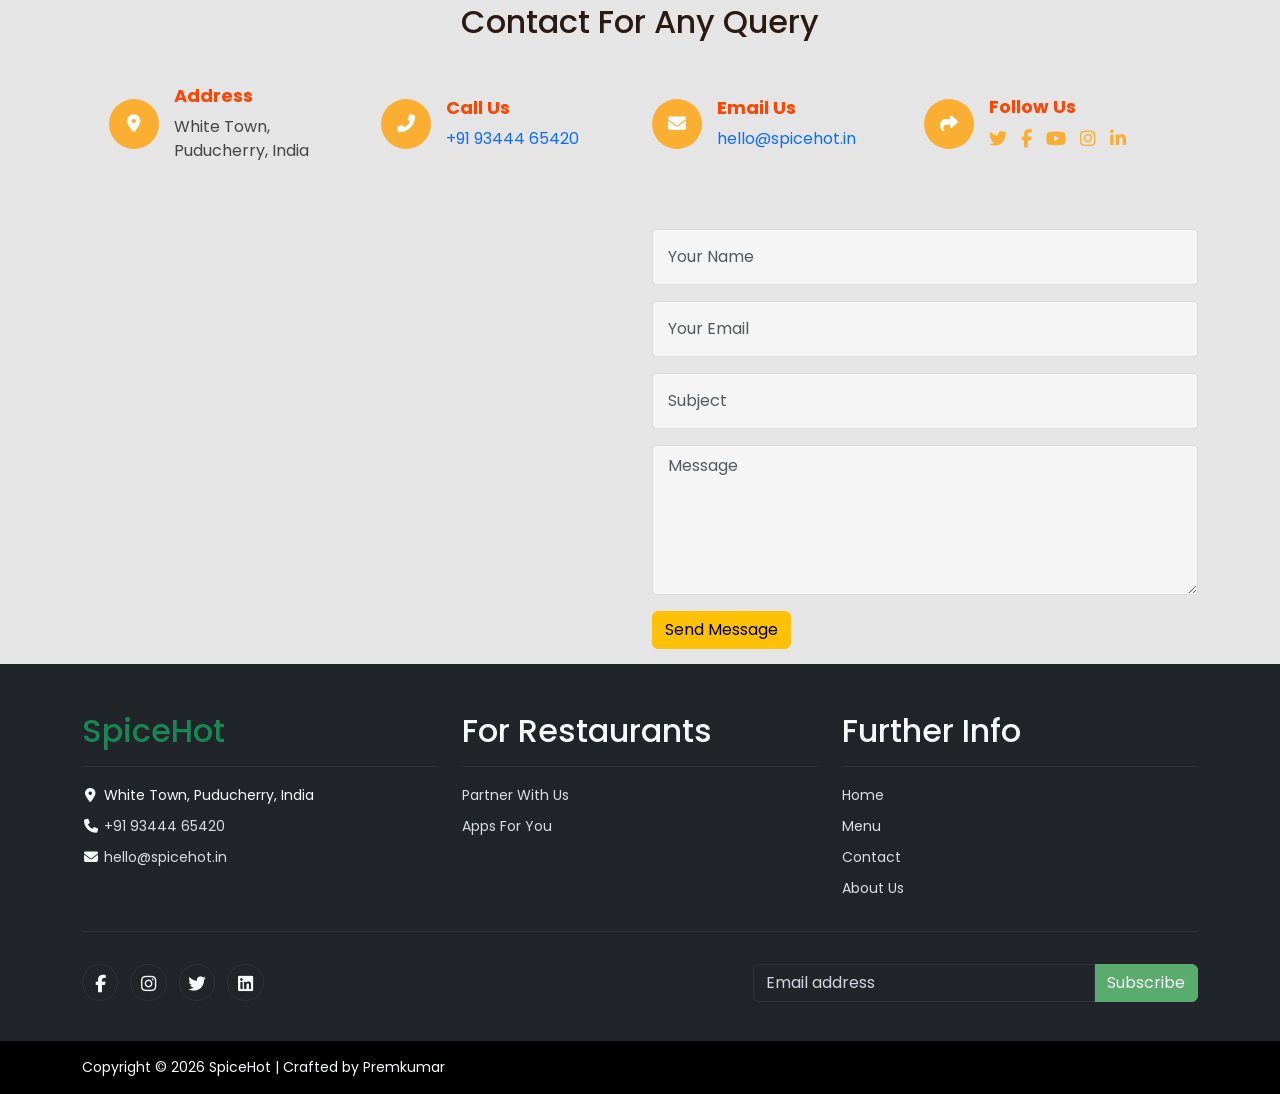
==== commit 38b36bf8: "delete unwanted images" ====
--- a/index.html
+++ b/index.html
@@ -398,7 +398,7 @@
 
                 <div class="col-4 col-lg-2 mt-2 menu-item" data-search="appam south indian vegetarian" data-category="south-indian veg">
                     <div class="card h-100">
-                        <img src="images/menu/Appam.avif" class="card-img-top" alt="Appam rice pancakes with vegetable stew" loading="lazy">
+                        <img src="images/menu/Appam.jpg" class="card-img-top" alt="Appam rice pancakes with vegetable stew" loading="lazy">
                         <div class="card-body d-flex flex-column">
                             <h3 class="card-title fw-bold fs-5">Appam</h3>
                             <h6 class="card-text fw-bold">Price: ₹140</h6>
@@ -410,7 +410,7 @@
                 </div>
                  <div class="col-4 col-lg-2 mt-2 menu-item" data-search="chocolate ice cream dessert" data-category="dessert">
                     <div class="card h-100">
-                        <img src="images/menu/Cake.avif" class="card-img-top" alt="Chocolate dessert served at SpiceHot" loading="lazy">
+                        <img src="images/menu/Chocolate Ice Cream.jpg" class="card-img-top" alt="Chocolate dessert served at SpiceHot" loading="lazy">
                         <div class="card-body d-flex flex-column">
                             <h3 class="card-title fw-bold fs-5">Chocolate Ice Cream</h3>
                             <h6 class="card-text fw-bold">Price: ₹150</h6>
@@ -422,7 +422,7 @@
                 </div>
                  <div class="col-4 col-lg-2 mt-2 menu-item" data-search="vanilla ice cream dessert" data-category="dessert">
                     <div class="card h-100">
-                        <img src="images/menu/Cake.avif" class="card-img-top" alt="Vanilla dessert served at SpiceHot" loading="lazy">
+                        <img src="images/menu/Vanilla Ice Cream.jpg" class="card-img-top" alt="Vanilla dessert served at SpiceHot" loading="lazy">
                         <div class="card-body d-flex flex-column">
                             <h3 class="card-title fw-bold fs-5">Vanilla Ice Cream</h3>
                             <h6 class="card-text fw-bold">Price:₹100</h6>
@@ -798,6 +798,7 @@
         </div>
     </div>
 </div>
+
 
 <!-- ==================== END EXTRA MENU ITEMS ==================== -->
                 <p class="text-center fw-bold d-none mt-4" id="noResults">No dishes match your search.</p>
--- a/style.css
+++ b/style.css
@@ -344,9 +344,10 @@
 
 #menuGrid {
     --bs-gutter-x: 10px;
-    --bs-gutter-y: 14px;
+    --bs-gutter-y: 14px ;
     margin-left: 0;
     margin-right: 0;
+    row-gap: 28px !important;
 }
 
 #menuGrid .menu-item {
@@ -399,6 +400,12 @@
     line-height: 1.35;
     color: #777;
     margin-bottom: 10px;
+ /* Show only 2 lines */
+        display: -webkit-box !important;
+        line-clamp: 2 !important;
+        -webkit-line-clamp: 2 !important;
+        -webkit-box-orient: vertical !important;
+        overflow: hidden !important;
 }
 
 /* ADD TO CART */
@@ -461,15 +468,16 @@
 
     /* Description */
     #menuGrid .card-body p {
-        font-size: 0.54rem;
-        line-height: 1.25;
-        margin-bottom: 7px;
+        font-size: 0.54rem !important;
+        line-height: 1.25 !important;
+        margin-bottom: 7px !important;
 
         /* Show only 2 lines */
-        display: -webkit-box;
-        -webkit-line-clamp: 2;
-        -webkit-box-orient: vertical;
-        overflow: hidden;
+        display: -webkit-box !important;
+        line-clamp: 2 !important;
+        -webkit-line-clamp: 2 !important;
+        -webkit-box-orient: vertical !important;
+        overflow: hidden !important;
     }
 
     /* ADD BUTTON */
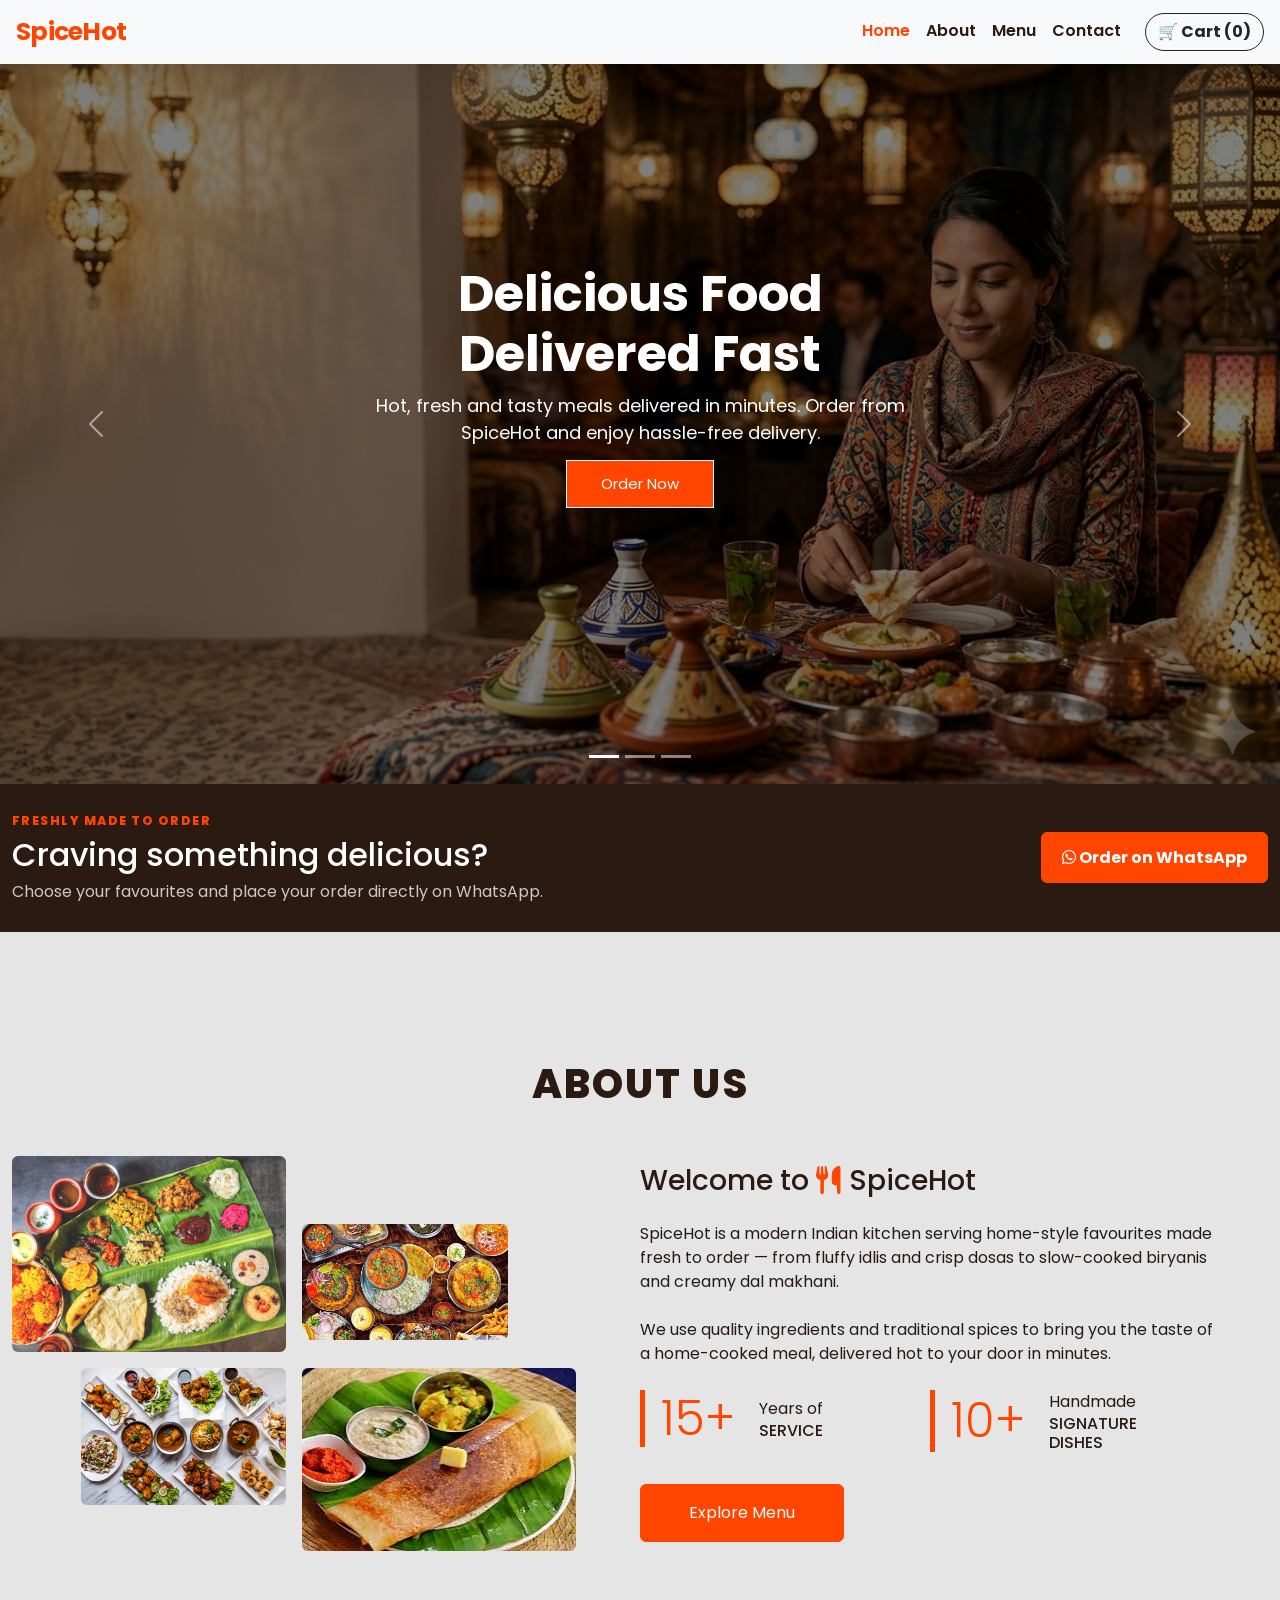
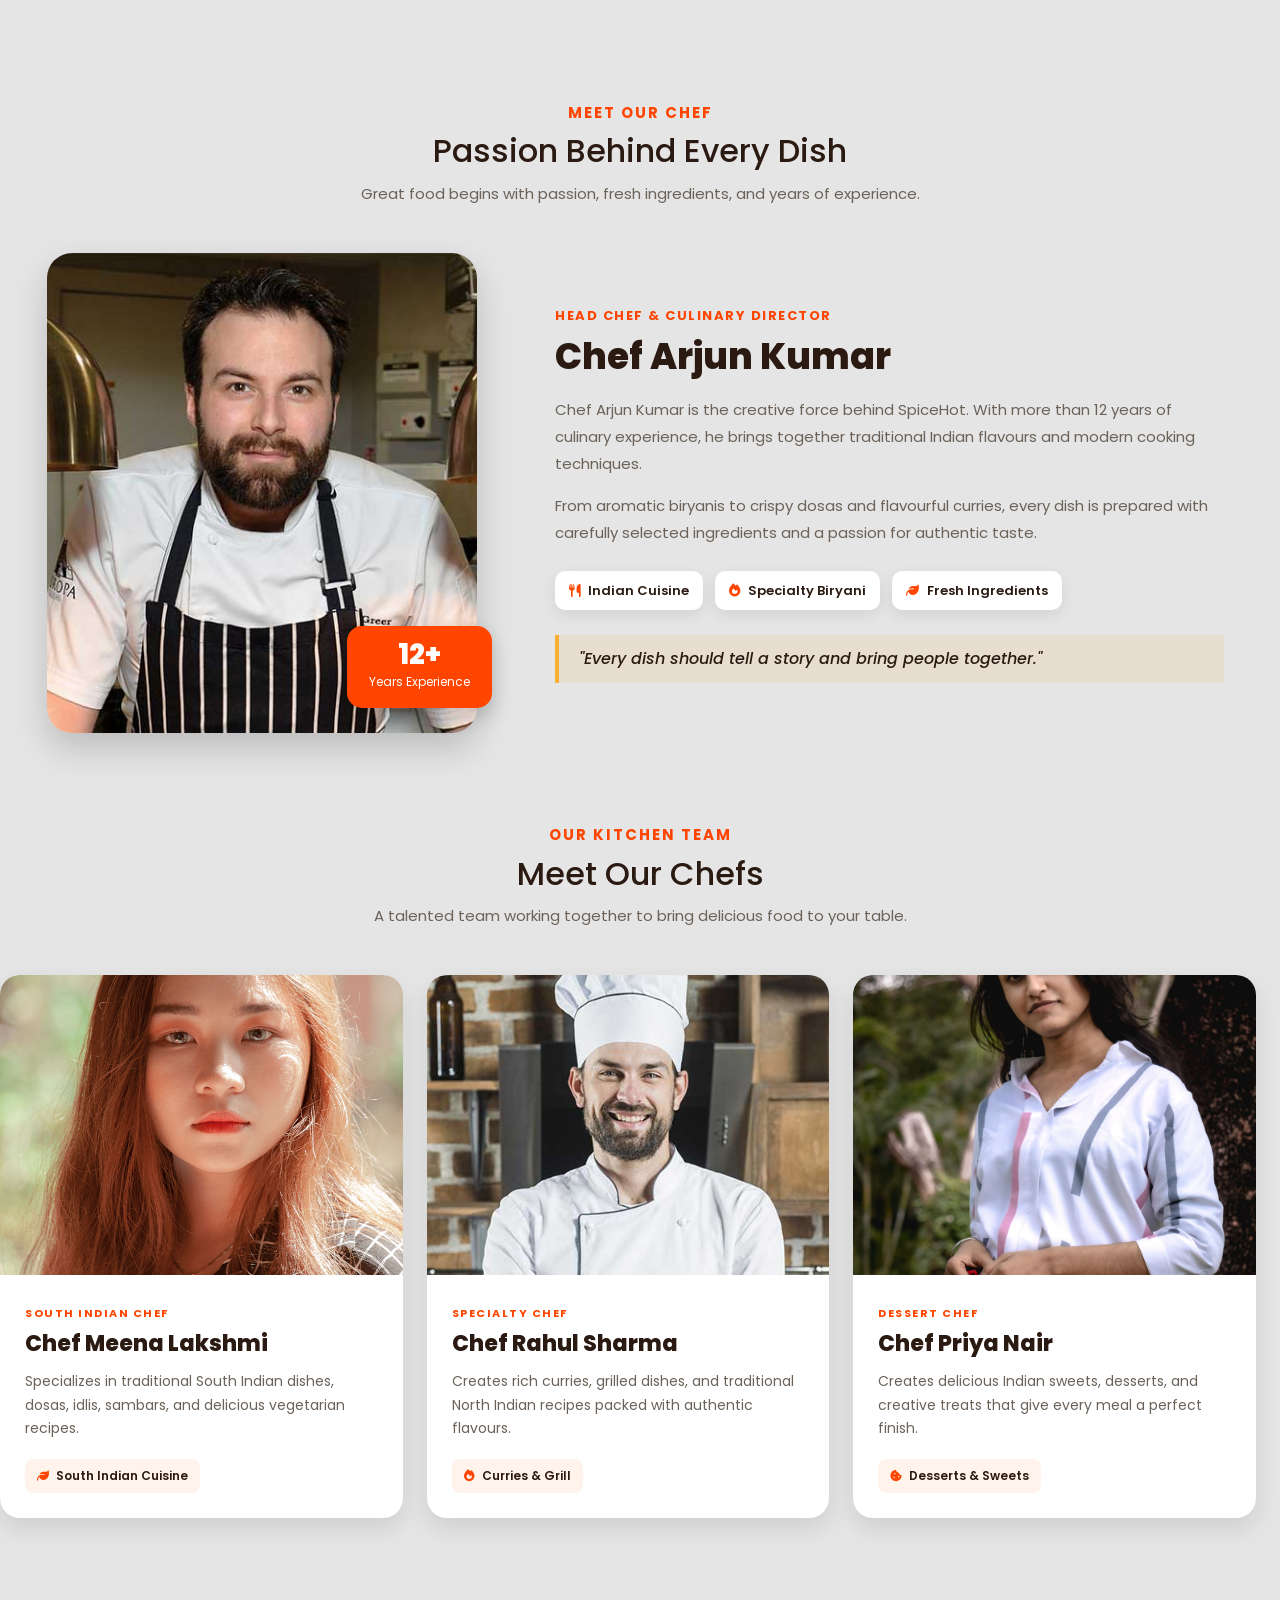
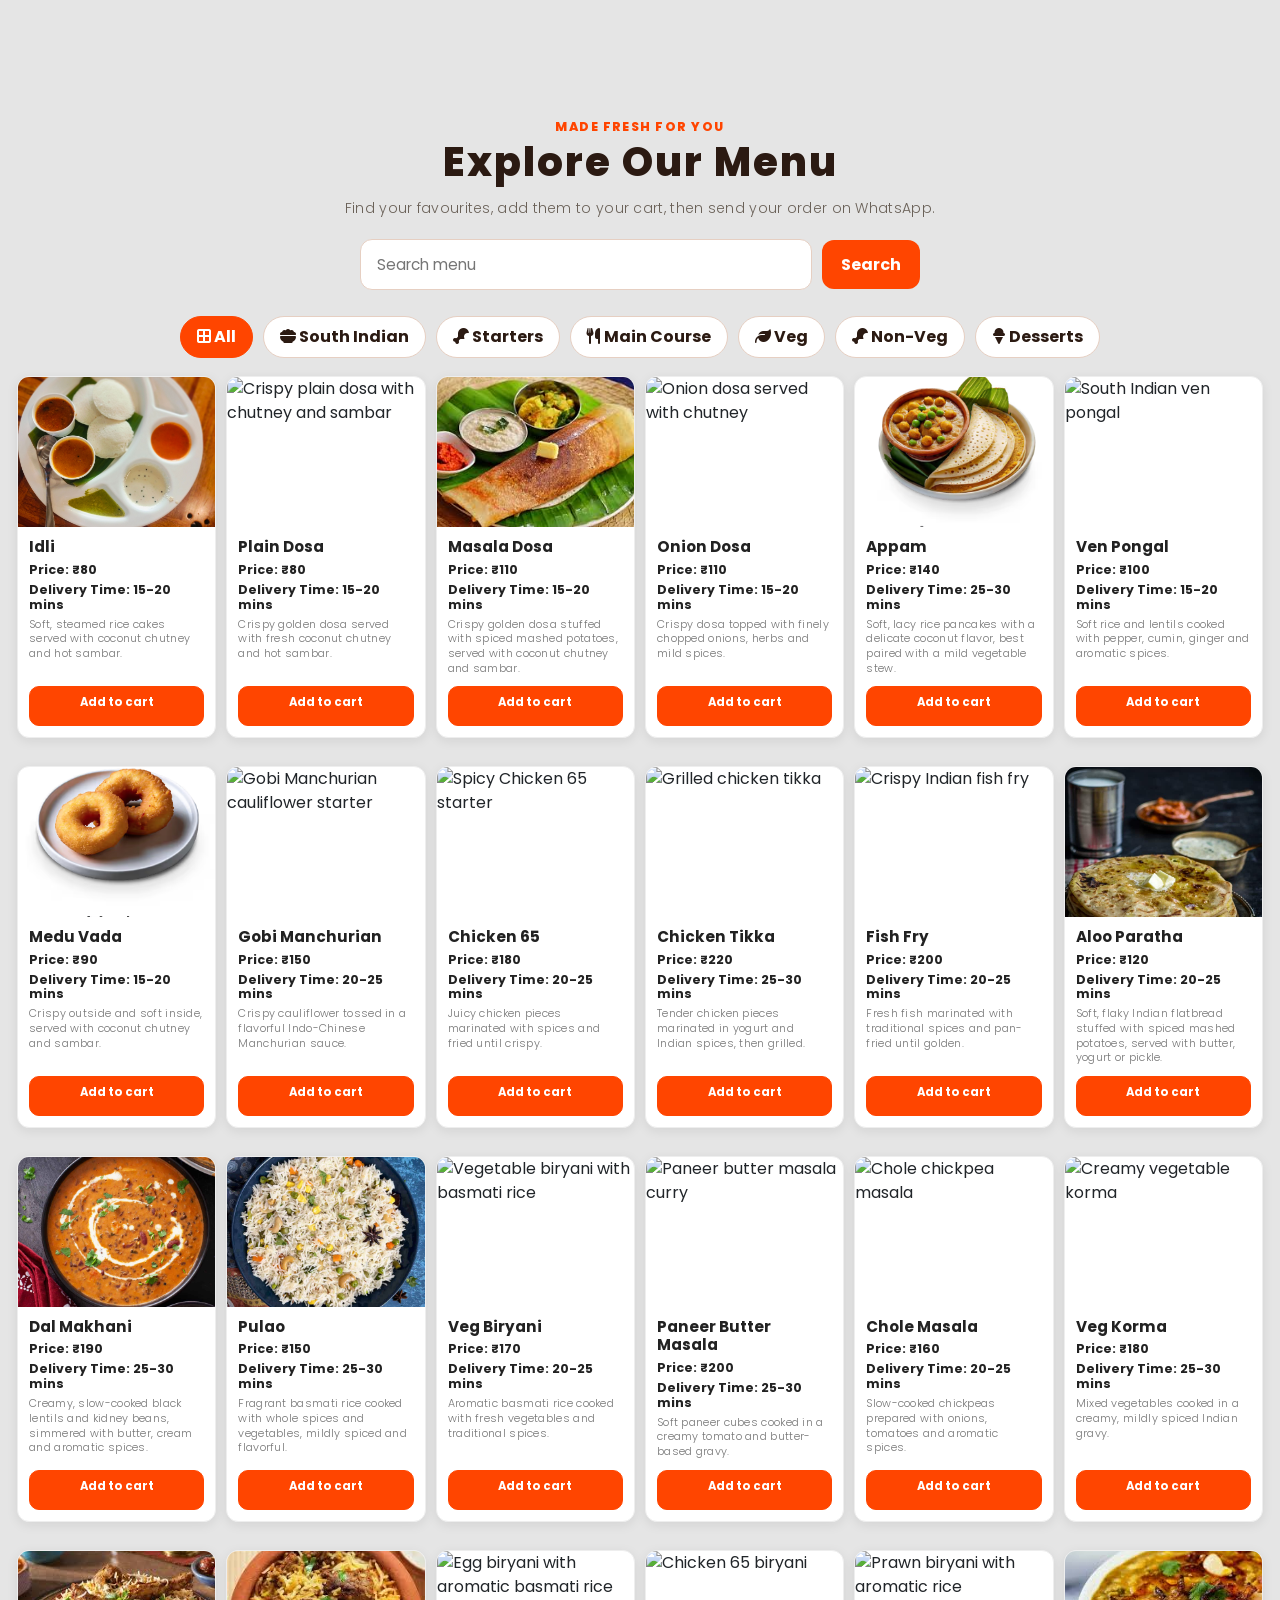
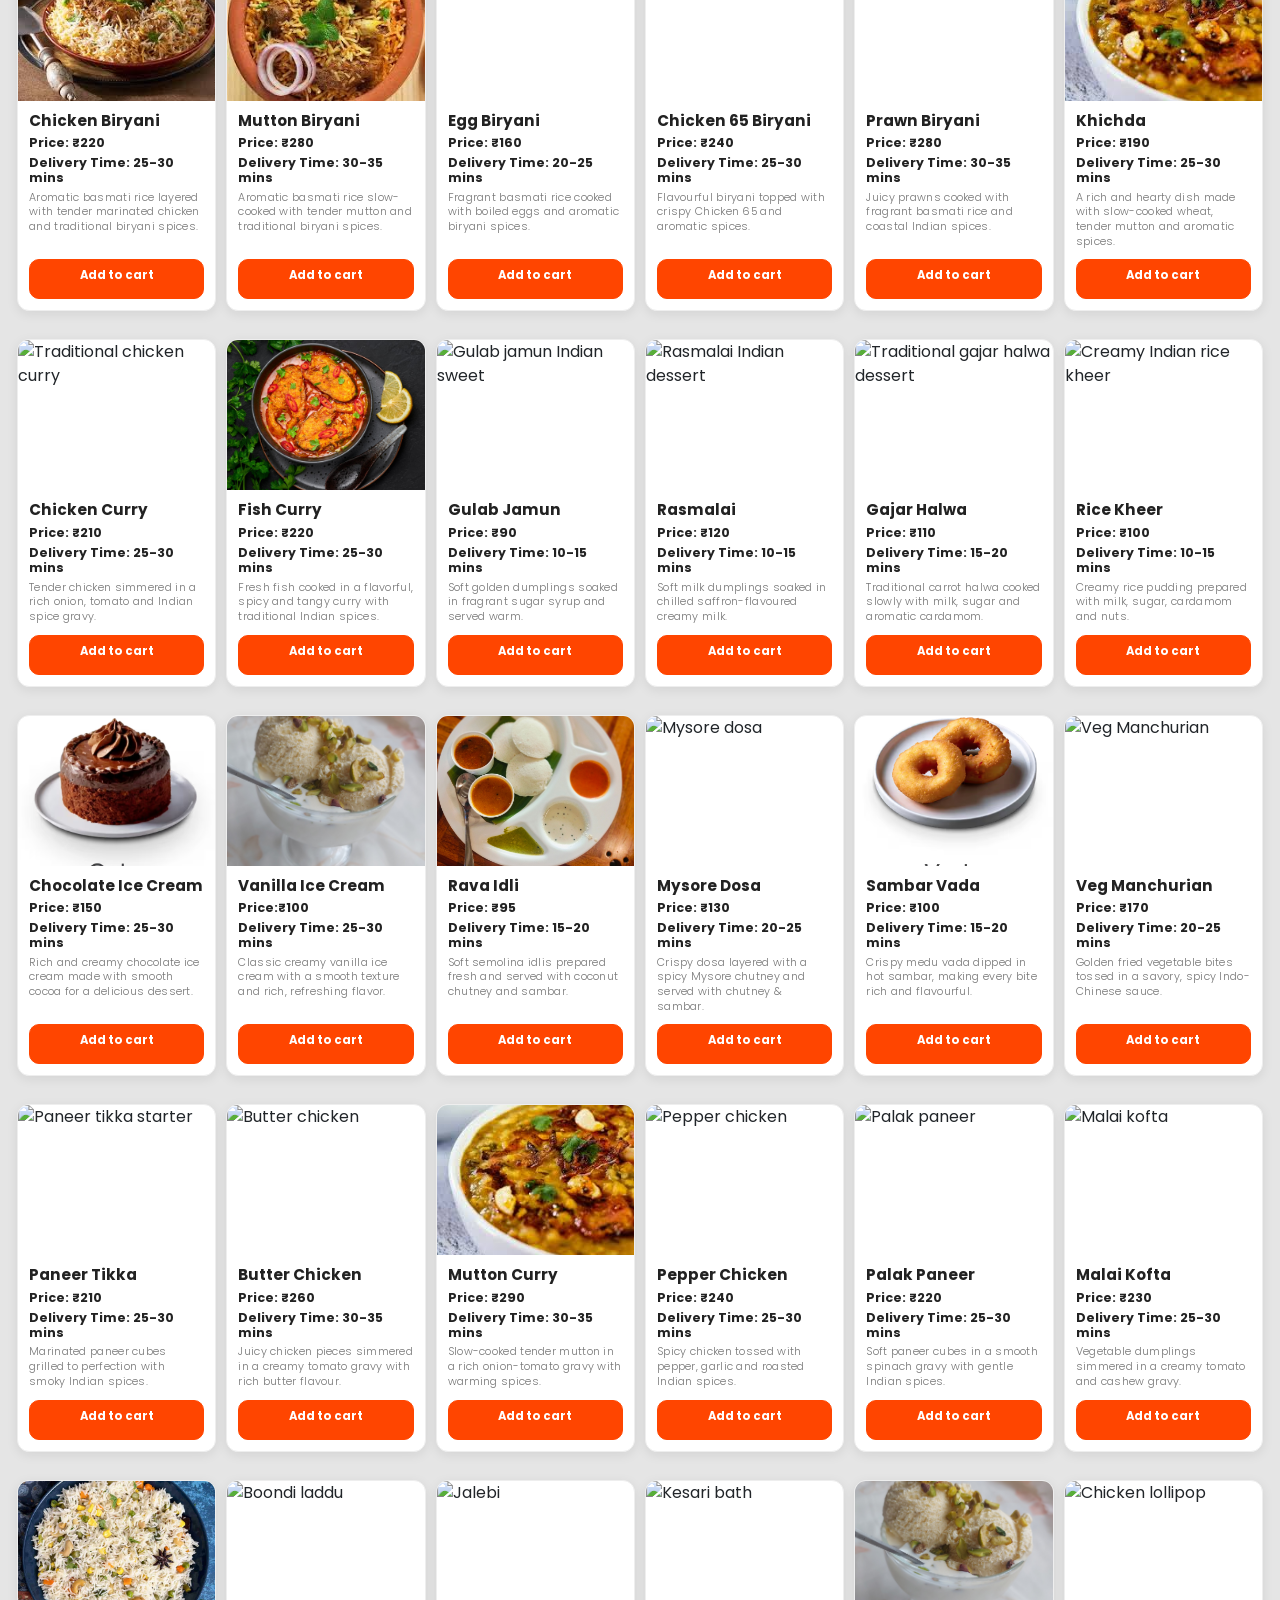
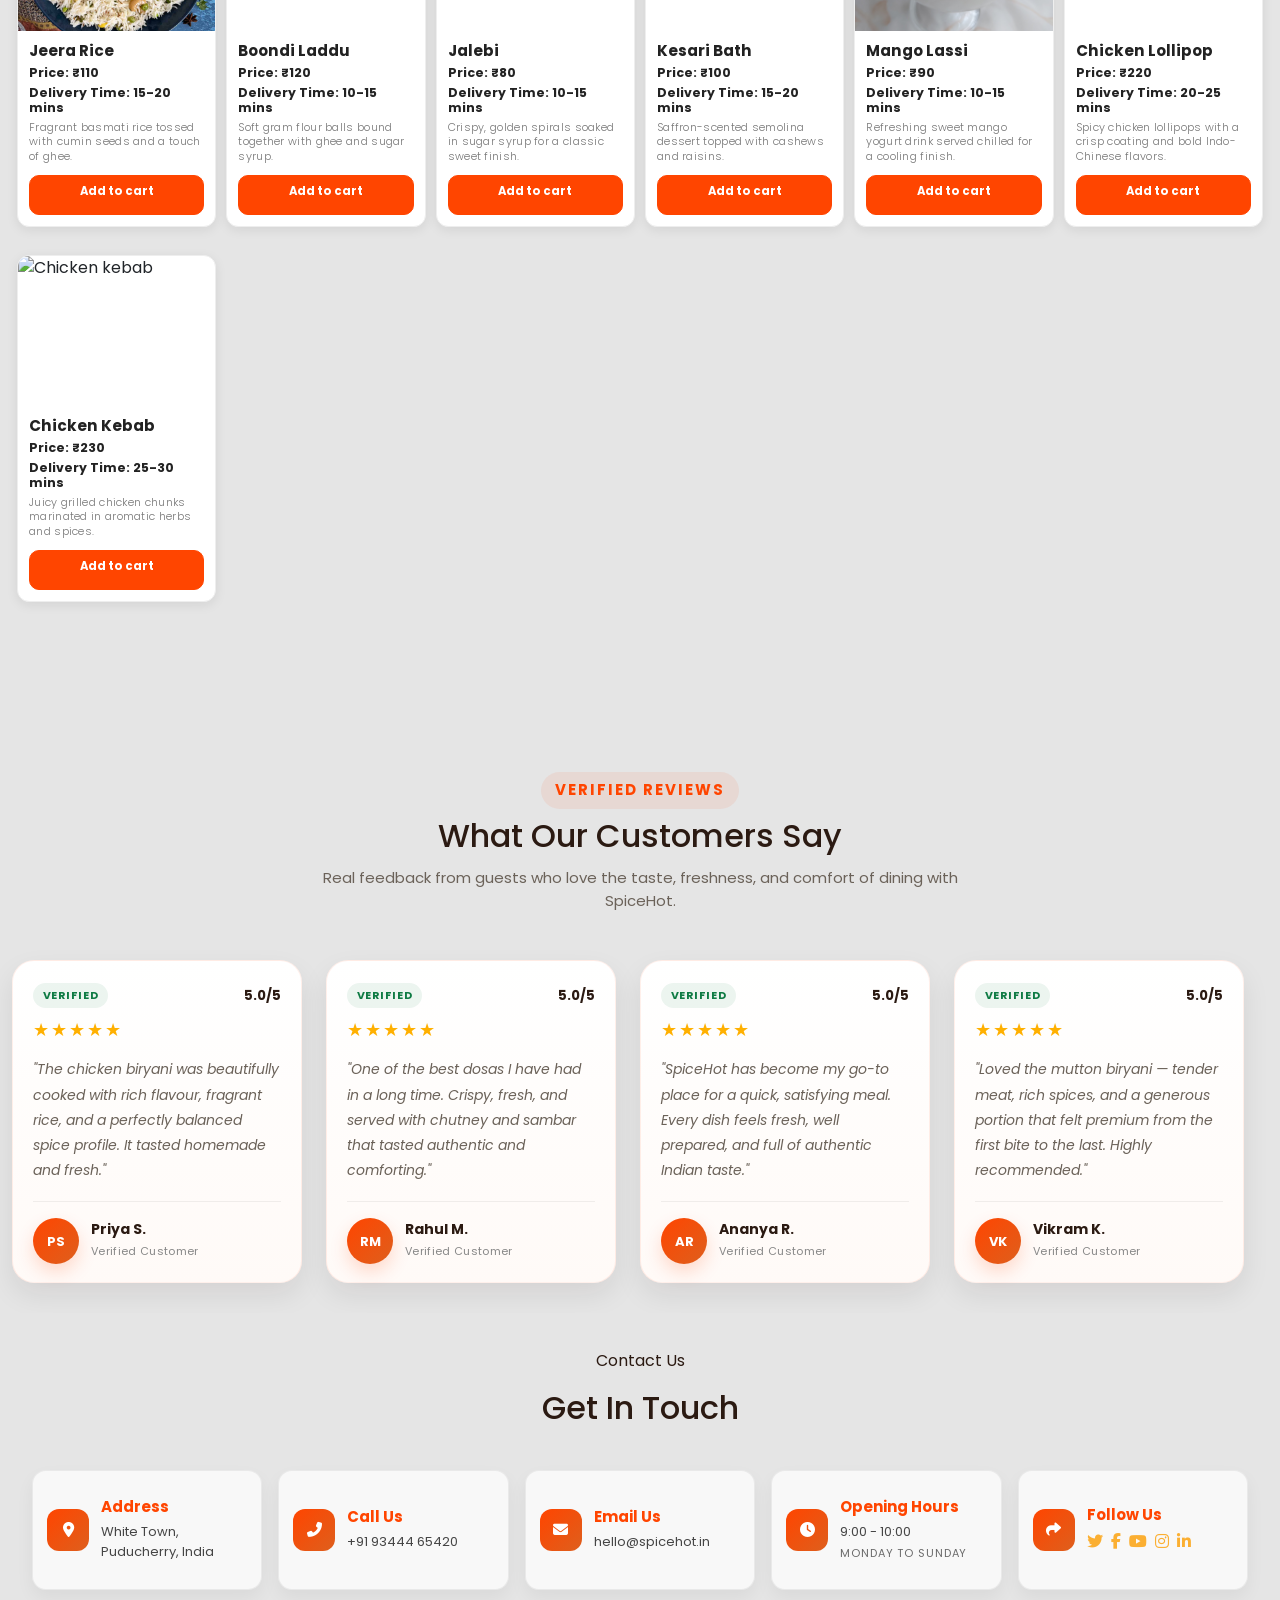
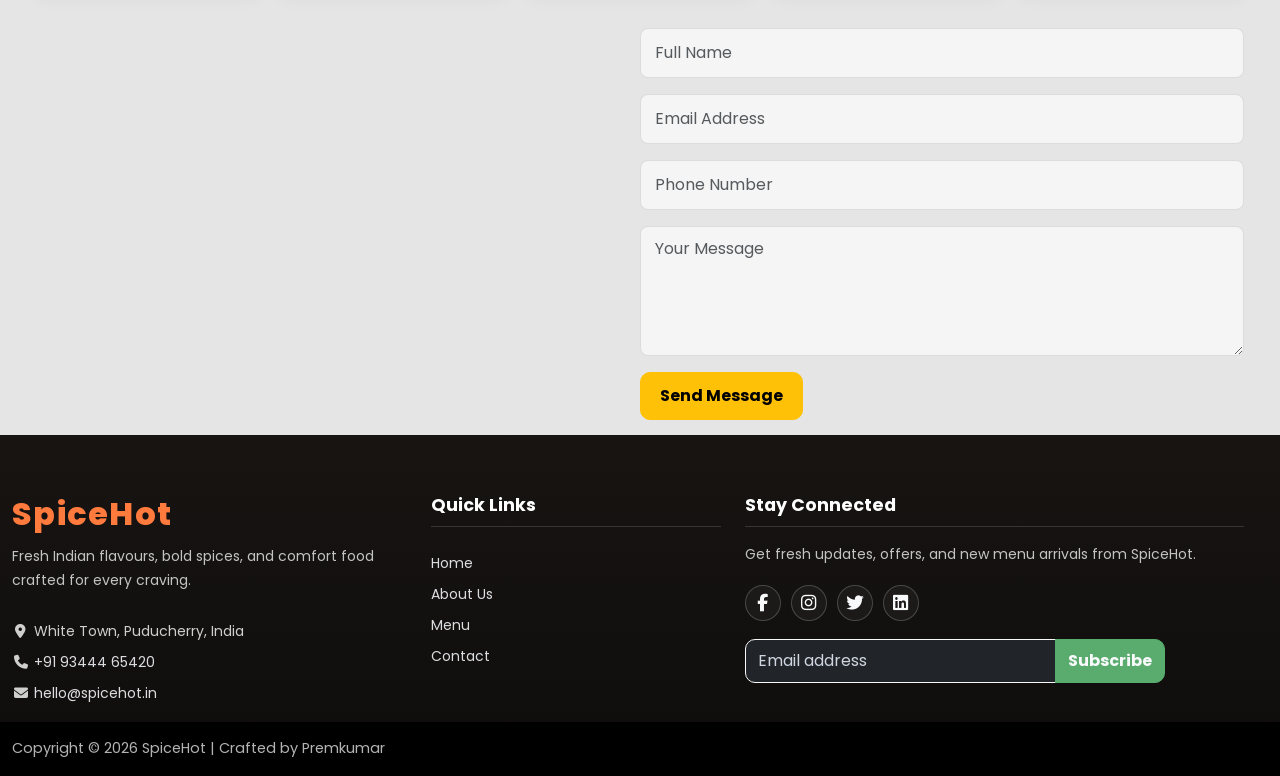
==== commit c83cc1ff: "change to more professional" ====
--- a/index.html
+++ b/index.html
@@ -1,10 +1,33 @@
 <!DOCTYPE html>
 <html lang="en">
+
 <head>
     <meta charset="UTF-8">
     <meta name="viewport" content="width=device-width, initial-scale=1.0">
     <title>SpiceHot - Authentic Indian Restaurant | Delicious Food Delivered Fast</title>
-    <meta name="description" content="SpiceHot is a modern Indian restaurant serving freshly made biryanis, dosas, curries and more, delivered hot to your door in Puducherry.">
+    <meta name="description"
+        content="SpiceHot is a modern Indian restaurant serving freshly made biryanis, dosas, curries and more, delivered hot to your door in Puducherry.">
+    <meta name="keywords"
+        content="Indian restaurant Puducherry, SpiceHot restaurant, Indian food delivery, biryani delivery, dosa, curry delivery, South Indian food, authentic Indian meals">
+    <meta name="robots" content="index, follow">
+    <meta name="author" content="SpiceHot">
+    <meta name="theme-color" content="#c35f24">
+    <link rel="canonical" href="https://spicehot.in/">
+
+    <meta property="og:type" content="website">
+    <meta property="og:title" content="SpiceHot - Authentic Indian Restaurant | Delicious Food Delivered Fast">
+    <meta property="og:description"
+        content="Freshly made Indian meals, from biryanis and dosas to curries and desserts, delivered hot to your door in Puducherry.">
+    <meta property="og:url" content="https://spicehot.in/">
+    <meta property="og:image" content="https://spicehot.in/images/background/bg1.png">
+    <meta property="og:site_name" content="SpiceHot">
+
+    <meta name="twitter:card" content="summary_large_image">
+    <meta name="twitter:title" content="SpiceHot - Authentic Indian Restaurant">
+    <meta name="twitter:description"
+        content="Fresh Indian food made to order and delivered fast in Puducherry.">
+    <meta name="twitter:image" content="https://spicehot.in/images/background/bg1.png">
+
     <!-- Bootstrap & icon libraries load first so our own style.css can safely override them without !important -->
     <link href="https://cdn.jsdelivr.net/npm/bootstrap@5.3.8/dist/css/bootstrap.min.css" rel="stylesheet"
         integrity="sha384-sRIl4kxILFvY47J16cr9ZwB07vP4J8+LH7qKQnuqkuIAvNWLzeN8tE5YBujZqJLB" crossorigin="anonymous">
@@ -12,15 +35,17 @@
     <link rel="stylesheet" href="style.css">
 
 </head>
+
 <body data-bs-spy="scroll" data-bs-target="#navbarSupportedContent" data-bs-offset="90" tabindex="0">
     <a class="visually-hidden-focusable skip-link" href="#main-content">Skip to main content</a>
     <h1 class="visually-hidden">SpiceHot &ndash; Authentic Indian Restaurant, Delivered Fast</h1>
-      <!--navbar-->
+    <!--navbar-->
     <nav class="navbar navbar-expand-lg bg-body-tertiary fixed-top px-3" id="navbar">
         <div class="container-fluid px-0 ">
             <a class="navbar-brand fw-bold" href="index.html">SpiceHot</a>
 
-            <button class="navbar-toggler" type="button" data-bs-toggle="collapse" data-bs-target="#navbarSupportedContent" aria-expanded="false" aria-label="Toggle navigation">
+            <button class="navbar-toggler" type="button" data-bs-toggle="collapse"
+                data-bs-target="#navbarSupportedContent" aria-expanded="false" aria-label="Toggle navigation">
                 <span class="navbar-toggler-icon"></span>
             </button>
 
@@ -31,1066 +56,1367 @@
                     <li class="nav-item"><a class="nav-link" href="#menu">Menu</a></li>
                     <li class="nav-item"><a class="nav-link" href="#contact">Contact</a></li>
                 </ul>
-                <!-- Search -->
-                    <form class="d-flex flex-column flex-lg-row ms-lg-3 mt-3 mt-lg-0" id="menuSearchForm" role="search">
-                        <input class="form-control mb-2 mb-lg-0 me-lg-2" type="search" id="menuSearch" placeholder="Search menu" aria-label="Search menu">
-                        <button class="btn btn-outline-success">Search</button>
-                    </form>
-                    <!-- Cart -->
-                        <button type="button" id="cartToggle" class="btn btn-outline-dark mt-3 mt-lg-0 ms-lg-3" data-bs-toggle="offcanvas" data-bs-target="#cartOffcanvas" aria-controls="cartOffcanvas">
+                <!-- Cart -->
+                <button type="button" id="cartToggle" class="btn btn-outline-dark mt-3 mt-lg-0 ms-lg-3"
+                    data-bs-toggle="offcanvas" data-bs-target="#cartOffcanvas" aria-controls="cartOffcanvas">
                     🛒 Cart (<span id="cart-count">0</span>)
-                        </button> 
+                </button>
             </div>
         </div>
     </nav>
     <main id="main-content">
-    <section id="home">
-    <!---Slider-->
-        <div id="carouselExampleCaptions" class="carousel slide carousel-fade" data-bs-ride="carousel">
-    <div class="carousel-indicators">
-    <button type="button" data-bs-target="#carouselExampleCaptions" data-bs-slide-to="0" class="active" aria-current="true" aria-label="Slide 1"></button>
-    <button type="button" data-bs-target="#carouselExampleCaptions" data-bs-slide-to="1" aria-label="Slide 2"></button>
-    <button type="button" data-bs-target="#carouselExampleCaptions" data-bs-slide-to="2" aria-label="Slide 3"></button>
-  </div>
-  <div class="carousel-inner">
-    <div class="carousel-item active">
-      <img src="images/background/bg1.png" class="d-block w-100" alt="Freshly prepared SpiceHot dishes plated and ready to serve" fetchpriority="high">
-      <div class="carousel-caption">
-        <h2>Delicious Food Delivered Fast</h2>
-        <p>Hot, fresh and tasty meals delivered in minutes. Order from SpiceHot and enjoy hassle-free delivery.</p>
-        <a href="#menu" class="hero-btn">Order Now</a>
-      </div>
-    </div>
-    <div class="carousel-item">
-      <img src="images/background/bg2.png" class="d-block w-100" alt="Signature SpiceHot meal served on a table" loading="lazy">
-      <div class="carousel-caption ">
-        <h2>Made Fresh, Served Hot</h2>
-        <p>Every dish is cooked to order with quality ingredients and traditional Indian spices.</p>
-        <a href="#menu" class="hero-btn">Explore Menu</a>
-      </div>
-    </div>
-    <div class="carousel-item">
-      <img src="images/background/bg3.png" class="d-block w-100" alt="SpiceHot restaurant food spread" loading="lazy">
-      <div class="carousel-caption ">
-        <h2>Your Favourites, Just a Click Away</h2>
-        <p>From biryanis to dosas, order your favourite dishes and enjoy hassle-free delivery.</p>
-        <a href="#menu" class="hero-btn">Order Now</a>
-      </div>
-    </div>
-  </div>
-  <button class="carousel-control-prev" type="button" data-bs-target="#carouselExampleCaptions" data-bs-slide="prev">
-    <span class="carousel-control-prev-icon" aria-hidden="true"></span>
-    <span class="visually-hidden">Previous</span>
-  </button>
-  <button class="carousel-control-next" type="button" data-bs-target="#carouselExampleCaptions" data-bs-slide="next">
-    <span class="carousel-control-next-icon" aria-hidden="true"></span>
-    <span class="visually-hidden">Next</span>
-  </button>
-</div>
-    </section>
-    <section class="quick-order" aria-label="Order SpiceHot food">
-      <div class="container quick-order__content">
-        <div>
-          <p class="quick-order__eyebrow">FRESHLY MADE TO ORDER</p>
-          <h2>Craving something delicious?</h2>
-          <p>Choose your favourites and place your order directly on WhatsApp.</p>
-        </div>
-        <a class="btn btn-primary quick-order__button" href="https://wa.me/919344465420?text=Hi%20SpiceHot%2C%20I%20would%20like%20to%20place%20an%20order." target="_blank" rel="noopener noreferrer"><i class="fa-brands fa-whatsapp" aria-hidden="true"></i> Order on WhatsApp</a>
-      </div>
-    </section>
-    <!--About Start-->
-    <section id="about">
- <div class="container">
-                        <h2 class="text-center my-5">ABOUT US</h2>
-                        <div class="row g-5 align-items-center">
-                            <div class="col-lg-6">
-                                <div class="row g-3">
-                                    <div class="col-6 text-start">
-                                        <img class="img-fluid rounded w-100 wow zoomIn" data-wow-delay="0.1s" src="images/background/bg-SpicyHot-1.1.jpg" alt="Freshly cooked SpiceHot curry close-up" loading="lazy">
-                                    </div>
-                                    <div class="col-6 text-start">
-                                        <img class="img-fluid rounded w-75 wow zoomIn" data-wow-delay="0.3s" src="images/background/bg-Header-1.png"
-                                            style="margin-top: 25%;" alt="SpiceHot restaurant interior" loading="lazy">
-                                    </div>
-                                    <div class="col-6 text-end">
-                                        <img class="img-fluid rounded w-75 wow zoomIn" data-wow-delay="0.5s" src="images/background/banner-SpicyHot-1.jpg" alt="SpiceHot signature biryani platter" loading="lazy">
-                                    </div>
-                                    <div class="col-6 text-end">
-                                        <img class="img-fluid rounded w-100 wow zoomIn" data-wow-delay="0.7s" src="images/menu/Masala Dosa.jpg" alt="Crispy masala dosa served with chutney and sambar" loading="lazy">
+        <section id="home">
+            <!---Slider-->
+            <div id="carouselExampleCaptions" class="carousel slide carousel-fade" data-bs-ride="carousel">
+                <div class="carousel-indicators">
+                    <button type="button" data-bs-target="#carouselExampleCaptions" data-bs-slide-to="0" class="active"
+                        aria-current="true" aria-label="Slide 1"></button>
+                    <button type="button" data-bs-target="#carouselExampleCaptions" data-bs-slide-to="1"
+                        aria-label="Slide 2"></button>
+                    <button type="button" data-bs-target="#carouselExampleCaptions" data-bs-slide-to="2"
+                        aria-label="Slide 3"></button>
+                </div>
+                <div class="carousel-inner">
+                    <div class="carousel-item active">
+                        <img src="images/background/bg1.png" class="d-block w-100"
+                            alt="Freshly prepared SpiceHot dishes plated and ready to serve" fetchpriority="high">
+                        <div class="carousel-caption">
+                            <h2>Delicious Food Delivered Fast</h2>
+                            <p>Hot, fresh and tasty meals delivered in minutes. Order from SpiceHot and enjoy
+                                hassle-free delivery.</p>
+                            <a href="#menu" class="hero-btn">Order Now</a>
+                        </div>
+                    </div>
+                    <div class="carousel-item">
+                        <img src="images/background/bg2.png" class="d-block w-100"
+                            alt="Signature SpiceHot meal served on a table" loading="lazy">
+                        <div class="carousel-caption ">
+                            <h2>Made Fresh, Served Hot</h2>
+                            <p>Every dish is cooked to order with quality ingredients and traditional Indian spices.</p>
+                            <a href="#menu" class="hero-btn">Explore Menu</a>
+                        </div>
+                    </div>
+                    <div class="carousel-item">
+                        <img src="images/background/bg3.png" class="d-block w-100" alt="SpiceHot restaurant food spread"
+                            loading="lazy">
+                        <div class="carousel-caption ">
+                            <h2>Your Favourites, Just a Click Away</h2>
+                            <p>From biryanis to dosas, order your favourite dishes and enjoy hassle-free delivery.</p>
+                            <a href="#menu" class="hero-btn">Order Now</a>
+                        </div>
+                    </div>
+                </div>
+                <button class="carousel-control-prev" type="button" data-bs-target="#carouselExampleCaptions"
+                    data-bs-slide="prev">
+                    <span class="carousel-control-prev-icon" aria-hidden="true"></span>
+                    <span class="visually-hidden">Previous</span>
+                </button>
+                <button class="carousel-control-next" type="button" data-bs-target="#carouselExampleCaptions"
+                    data-bs-slide="next">
+                    <span class="carousel-control-next-icon" aria-hidden="true"></span>
+                    <span class="visually-hidden">Next</span>
+                </button>
+            </div>
+        </section>
+        <section class="quick-order" aria-label="Order SpiceHot food">
+            <div class="container quick-order__content">
+                <div>
+                    <p class="quick-order__eyebrow">FRESHLY MADE TO ORDER</p>
+                    <h2>Craving something delicious?</h2>
+                    <p>Choose your favourites and place your order directly on WhatsApp.</p>
+                </div>
+                <a class="btn btn-primary quick-order__button"
+                    href="https://wa.me/919344465420?text=Hi%20SpiceHot%2C%20I%20would%20like%20to%20place%20an%20order."
+                    target="_blank" rel="noopener noreferrer"><i class="fa-brands fa-whatsapp" aria-hidden="true"></i>
+                    Order on WhatsApp</a>
+            </div>
+        </section>
+        <!--About Start-->
+        <section id="about">
+            <div class="container">
+                <h2 class="text-center my-5">ABOUT US</h2>
+                <div class="row g-5 align-items-center">
+                    <div class="col-lg-6">
+                        <div class="row g-3">
+                            <div class="col-6 text-start">
+                                <img class="img-fluid rounded w-100 wow zoomIn" data-wow-delay="0.1s"
+                                    src="images/background/bg-SpicyHot-1.1.jpg"
+                                    alt="Freshly cooked SpiceHot curry close-up" loading="lazy">
+                            </div>
+                            <div class="col-6 text-start">
+                                <img class="img-fluid rounded w-75 wow zoomIn" data-wow-delay="0.3s"
+                                    src="images/background/bg-Header-1.png" style="margin-top: 25%;"
+                                    alt="SpiceHot restaurant interior" loading="lazy">
+                            </div>
+                            <div class="col-6 text-end">
+                                <img class="img-fluid rounded w-75 wow zoomIn" data-wow-delay="0.5s"
+                                    src="images/background/banner-SpicyHot-1.jpg"
+                                    alt="SpiceHot signature biryani platter" loading="lazy">
+                            </div>
+                            <div class="col-6 text-end">
+                                <img class="img-fluid rounded w-100 wow zoomIn" data-wow-delay="0.7s"
+                                    src="images/menu/Masala Dosa.jpg"
+                                    alt="Crispy masala dosa served with chutney and sambar" loading="lazy">
+                            </div>
+                        </div>
+                    </div>
+                    <div class="col-lg-6">
+                        <h3 class="mb-4">Welcome to <i class="fa fa-utensils text-primary me-2"></i>SpiceHot</h3>
+                        <p class="mb-4">SpiceHot is a modern Indian kitchen serving home-style favourites made fresh to
+                            order &mdash; from fluffy idlis and crisp dosas to slow-cooked biryanis and creamy dal
+                            makhani.</p>
+                        <p class="mb-4">We use quality ingredients and traditional spices to bring you the taste of a
+                            home-cooked meal, delivered hot to your door in minutes.</p>
+                        <div class="row g-4 mb-4">
+                            <div class="col-sm-6">
+                                <div class="d-flex align-items-center border-start border-5 border-primary px-3">
+                                    <span class="flex-shrink-0 display-5 text-primary mb-0"
+                                        data-toggle="counter-up">15+</span>
+                                    <div class="ps-4">
+                                        <p class="mb-0">Years of</p>
+                                        <h6 class="text-uppercase mb-0">Service</h6>
                                     </div>
                                 </div>
                             </div>
-                            <div class="col-lg-6">
-                                <h3 class="mb-4">Welcome to <i class="fa fa-utensils text-primary me-2"></i>SpiceHot</h3>
-                                <p class="mb-4">SpiceHot is a modern Indian kitchen serving home-style favourites made fresh to order &mdash; from fluffy idlis and crisp dosas to slow-cooked biryanis and creamy dal makhani.</p>
-                                <p class="mb-4">We use quality ingredients and traditional spices to bring you the taste of a home-cooked meal, delivered hot to your door in minutes.</p>
-                                <div class="row g-4 mb-4">
-                                    <div class="col-sm-6">
-                                        <div class="d-flex align-items-center border-start border-5 border-primary px-3">
-                                            <span class="flex-shrink-0 display-5 text-primary mb-0" data-toggle="counter-up">15+</span>
-                                            <div class="ps-4">
-                                                <p class="mb-0">Years of</p>
-                                                <h6 class="text-uppercase mb-0">Service</h6>
-                                            </div>
-                                        </div>
-                                    </div>
-                                    <div class="col-sm-6">
-                                        <div class="d-flex align-items-center border-start border-5 border-primary px-3">
-                                            <span class="flex-shrink-0 display-5 text-primary mb-0" data-toggle="counter-up">10+</span>
-                                            <div class="ps-4">
-                                                <p class="mb-0">Handmade</p>
-                                                <h6 class="text-uppercase mb-0">Signature Dishes</h6>
-                                            </div>
-                                        </div>
+                            <div class="col-sm-6">
+                                <div class="d-flex align-items-center border-start border-5 border-primary px-3">
+                                    <span class="flex-shrink-0 display-5 text-primary mb-0"
+                                        data-toggle="counter-up">10+</span>
+                                    <div class="ps-4">
+                                        <p class="mb-0">Handmade</p>
+                                        <h6 class="text-uppercase mb-0">Signature Dishes</h6>
                                     </div>
                                 </div>
-                     <a class="btn btn-primary py-3 px-5 mt-2" href="#menu">Explore Menu</a>
-                 </div>
-            </div>
-     </div>
-    </section>
-    <!--About End -->
-     <!-- Chef Details -->
-    <div class="container chef-section" id="Chef">
-        <div class="section-heading text-center">
-            <span>Meet Our Chef</span>
-            <h2>Passion Behind Every Dish</h2>
-            <p>
-                Great food begins with passion, fresh ingredients, and years of experience.
-            </p>
+                            </div>
+                        </div>
+                        <a class="btn btn-primary py-3 px-5 mt-2" href="#menu">Explore Menu</a>
+                    </div>
+                </div>
+            </div>
+        </section>
+        <!--About End -->
+        <!-- Chef Details -->
+        <div class="container chef-section" id="Chef">
+            <div class="section-heading text-center">
+                <span>Meet Our Chef</span>
+                <h2>Passion Behind Every Dish</h2>
+                <p>
+                    Great food begins with passion, fresh ingredients, and years of experience.
+                </p>
+            </div>
+
+            <div class="row align-items-center mt-5">
+                <div class="col-lg-5 mb-4 mb-lg-0">
+                    <div class="chef-image">
+                        <!-- Replace this with your own chef image -->
+                        <img src="images/chef-1.jpg" alt="Chef Arjun Kumar preparing food">
+                        <div class="chef-badge">
+                            <strong>12+</strong>
+                            <span>Years Experience</span>
+                        </div>
+                    </div>
+                </div>
+
+                <div class="col-lg-7">
+                    <div class="chef-content">
+                        <span class="chef-role">HEAD CHEF & CULINARY DIRECTOR</span>
+                        <h3>Chef Arjun Kumar</h3>
+
+                        <p>
+                            Chef Arjun Kumar is the creative force behind SpiceHot. With more
+                            than 12 years of culinary experience, he brings together traditional
+                            Indian flavours and modern cooking techniques.
+                        </p>
+
+                        <p>
+                            From aromatic biryanis to crispy dosas and flavourful curries,
+                            every dish is prepared with carefully selected ingredients and
+                            a passion for authentic taste.
+                        </p>
+
+                        <div class="chef-specialities">
+                            <div>
+                                <i class="fas fa-utensils"></i>
+                                <span>Indian Cuisine</span>
+                            </div>
+
+                            <div>
+                                <i class="fas fa-fire"></i>
+                                <span>Specialty Biryani</span>
+                            </div>
+
+                            <div>
+                                <i class="fas fa-leaf"></i>
+                                <span>Fresh Ingredients</span>
+                            </div>
+                        </div>
+
+                        <blockquote>
+                            "Every dish should tell a story and bring people together."
+                        </blockquote>
+                    </div>
+                </div>
+            </div>
         </div>
-
-        <div class="row align-items-center mt-5">
-            <div class="col-lg-5 mb-4 mb-lg-0">
-                <div class="chef-image">
-                    <!-- Replace this with your own chef image -->
-                    <img src="images/chef-1.jpg" alt="Chef Arjun Kumar preparing food">
-                    <div class="chef-badge">
-                        <strong>12+</strong>
-                        <span>Years Experience</span>
-                    </div>
-                </div>
-            </div>
-
-            <div class="col-lg-7">
-                <div class="chef-content">
-                    <span class="chef-role">HEAD CHEF & CULINARY DIRECTOR</span>
-                    <h3>Chef Arjun Kumar</h3>
-
-                    <p>
-                        Chef Arjun Kumar is the creative force behind SpiceHot. With more
-                        than 12 years of culinary experience, he brings together traditional
-                        Indian flavours and modern cooking techniques.
-                    </p>
-
-                    <p>
-                        From aromatic biryanis to crispy dosas and flavourful curries,
-                        every dish is prepared with carefully selected ingredients and
-                        a passion for authentic taste.
-                    </p>
-
-                    <div class="chef-specialities">
-                        <div>
-                            <i class="fas fa-utensils"></i>
-                            <span>Indian Cuisine</span>
-                        </div>
-
-                        <div>
-                            <i class="fas fa-fire"></i>
-                            <span>Specialty Biryani</span>
-                        </div>
-
-                        <div>
-                            <i class="fas fa-leaf"></i>
-                            <span>Fresh Ingredients</span>
-                        </div>
-                    </div>
-
-                    <blockquote>
-                        "Every dish should tell a story and bring people together."
-                    </blockquote>
+        <!-- END HEAD CHEF SECTION -->
+        <!-- OTHER CHEFS -->
+        <div class="other-chefs">
+            <div class="section-heading text-center"> <span>Our Kitchen Team</span>
+                <h2>Meet Our Chefs</h2>
+                <p> A talented team working together to bring delicious food to your table. </p>
+            </div>
+            <div class="row g-4 mt-4">
+                <!-- Chef 2 -->
+                <div class="col-md-6 col-lg-4">
+                    <div class="team-chef-card">
+                        <div class="team-chef-image"> <img src="images/Chef-7.jpg" alt="Chef Meena Lakshmi"> </div>
+                        <div class="team-chef-content"> <span>SOUTH INDIAN CHEF</span>
+                            <h3>Chef Meena Lakshmi</h3>
+                            <p> Specializes in traditional South Indian dishes, dosas, idlis, sambars, and delicious
+                                vegetarian recipes. </p>
+                            <div class="team-chef-speciality"> <i class="fas fa-leaf"></i> South Indian Cuisine </div>
+                        </div>
+                    </div>
+                </div>
+                <!-- Chef 3 -->
+                <div class="col-md-6 col-lg-4">
+                    <div class="team-chef-card">
+                        <div class="team-chef-image"> <img src="images/Chef-3.jpg" alt="Chef Rahul Sharma"> </div>
+                        <div class="team-chef-content"> <span>SPECIALTY CHEF</span>
+                            <h3>Chef Rahul Sharma</h3>
+                            <p> Creates rich curries, grilled dishes, and traditional North Indian recipes packed with
+                                authentic flavours. </p>
+                            <div class="team-chef-speciality"> <i class="fas fa-fire"></i> Curries & Grill </div>
+                        </div>
+                    </div>
+                </div>
+                <!-- Chef 4 -->
+                <div class="col-md-6 col-lg-4">
+                    <div class="team-chef-card">
+                        <div class="team-chef-image"> <img src="images/Chef-8.jpg" alt="Chef Priya Nair"> </div>
+                        <div class="team-chef-content"> <span>DESSERT CHEF</span>
+                            <h3>Chef Priya Nair</h3>
+                            <p> Creates delicious Indian sweets, desserts, and creative treats that give every meal a
+                                perfect finish. </p>
+                            <div class="team-chef-speciality"> <i class="fas fa-cookie-bite"></i> Desserts & Sweets
+                            </div>
+                        </div>
+                    </div>
                 </div>
             </div>
         </div>
-    </div>
-    <!-- END HEAD CHEF SECTION -->
-    <!-- OTHER CHEFS -->
-    <div class="other-chefs">
-        <div class="section-heading text-center"> <span>Our Kitchen Team</span>
-            <h2>Meet Our Chefs</h2>
-            <p> A talented team working together to bring delicious food to your table. </p>
         </div>
-        <div class="row g-4 mt-4"> 
-            <!-- Chef 2 -->
-            <div class="col-md-6 col-lg-4">
-                <div class="team-chef-card">
-                    <div class="team-chef-image"> <img src="images/Chef-7.jpg" alt="Chef Meena Lakshmi"> </div>
-                    <div class="team-chef-content"> <span>SOUTH INDIAN CHEF</span>
-                        <h3>Chef Meena Lakshmi</h3>
-                        <p> Specializes in traditional South Indian dishes, dosas, idlis, sambars, and delicious
-                            vegetarian recipes. </p>
-                        <div class="team-chef-speciality"> <i class="fas fa-leaf"></i> South Indian Cuisine </div>
-                    </div>
-                </div>
-            </div> 
-            <!-- Chef 3 -->
-            <div class="col-md-6 col-lg-4">
-                <div class="team-chef-card">
-                    <div class="team-chef-image"> <img src="images/Chef-3.jpg" alt="Chef Rahul Sharma"> </div>
-                    <div class="team-chef-content"> <span>SPECIALTY CHEF</span>
-                        <h3>Chef Rahul Sharma</h3>
-                        <p> Creates rich curries, grilled dishes, and traditional North Indian recipes packed with
-                            authentic flavours. </p>
-                        <div class="team-chef-speciality"> <i class="fas fa-fire"></i> Curries & Grill </div>
-                    </div>
-                </div>
-            </div>
-             <!-- Chef 4 -->
-            <div class="col-md-6 col-lg-4">
-                <div class="team-chef-card">
-                    <div class="team-chef-image"> <img src="images/Chef-8.jpg" alt="Chef Priya Nair"> </div>
-                    <div class="team-chef-content"> <span>DESSERT CHEF</span>
-                        <h3>Chef Priya Nair</h3>
-                        <p> Creates delicious Indian sweets, desserts, and creative treats that give every meal a
-                            perfect finish. </p>
-                        <div class="team-chef-speciality"> <i class="fas fa-cookie-bite"></i> Desserts & Sweets </div>
-                    </div>
+
+        <!-- END CHEF SECTION -->
+        <!-- Menu -->
+        <section id="menu">
+            <div class="container">
+                <div class="menu-heading text-center">
+                    <span>Made fresh for you</span>
+                    <h2>Explore Our Menu</h2>
+                    <p>Find your favourites, add them to your cart, then send your order on WhatsApp.</p>
+                </div>
+                <form class="menu-search-form" id="menuSearchForm" role="search" aria-label="Search menu items">
+                    <input class="menu-search-input" type="search" id="menuSearch" placeholder="Search menu" aria-label="Search menu items">
+                    <button type="submit" class="menu-search-btn">Search</button>
+                </form>
+
+                <div class="menu-filters" role="group" aria-label="Filter menu by category">
+
+                    <button type="button" class="menu-filter is-active" data-filter="all">
+                        <i class="fas fa-border-all"></i>
+                        <span>All</span>
+                    </button>
+
+                    <button type="button" class="menu-filter" data-filter="south-indian">
+                        <i class="fas fa-bowl-food"></i>
+                        <span>South Indian</span>
+                    </button>
+
+                    <button type="button" class="menu-filter" data-filter="starters">
+                        <i class="fas fa-drumstick-bite"></i>
+                        <span>Starters</span>
+                    </button>
+
+                    <button type="button" class="menu-filter" data-filter="main-course">
+                        <i class="fas fa-utensils"></i>
+                        <span>Main Course</span>
+                    </button>
+
+                    <button type="button" class="menu-filter" data-filter="veg">
+                        <i class="fas fa-leaf"></i>
+                        <span>Veg</span>
+                    </button>
+
+                    <button type="button" class="menu-filter" data-filter="non-veg">
+                        <i class="fas fa-drumstick-bite"></i>
+                        <span>Non-Veg</span>
+                    </button>
+
+                    <button type="button" class="menu-filter" data-filter="desserts">
+                        <i class="fas fa-ice-cream"></i>
+                        <span>Desserts</span>
+                    </button>
+
+                </div>
+
+                <div class="row g-3 g-lg-4" id="menuGrid">
+                    <!-- ==================== SOUTH INDIAN ==================== -->
+
+                    <div class="col-4 col-lg-2 mt-2 menu-item" data-search="idli south indian vegetarian"
+                        data-category="south-indian veg">
+                        <div class="card h-100">
+                            <img src="images/menu/idle.jpg" class="card-img-top"
+                                alt="Steamed idli served with sambar and chutney" loading="lazy">
+                            <div class="card-body d-flex flex-column">
+                                <h3 class="card-title fw-bold fs-5">Idli</h3>
+                                <h6 class="card-text fw-bold">Price: ₹80</h6>
+                                <h6 class="fw-bold">Delivery Time: 15-20 mins</h6>
+                                <p>Soft, steamed rice cakes served with coconut chutney and hot sambar.</p>
+                                <a href="#" class="btn btn-primary add-to-cart mt-auto" data-name="Idli"
+                                    data-price="80">Add to cart</a>
+                            </div>
+                        </div>
+                    </div>
+
+                    <div class="col-4 col-lg-2 mt-2 menu-item" data-search="plain dosa south indian vegetarian"
+                        data-category="south-indian veg">
+                        <div class="card h-100">
+                            <img src="images/menu/Plain Dosa.jpg" class="card-img-top"
+                                alt="Crispy plain dosa with chutney and sambar" loading="lazy">
+                            <div class="card-body d-flex flex-column">
+                                <h3 class="card-title fw-bold fs-5">Plain Dosa</h3>
+                                <h6 class="card-text fw-bold">Price: ₹80</h6>
+                                <h6 class="fw-bold">Delivery Time: 15-20 mins</h6>
+                                <p>Crispy golden dosa served with fresh coconut chutney and hot sambar.</p>
+                                <a href="#" class="btn btn-primary add-to-cart mt-auto" data-name="Plain Dosa"
+                                    data-price="80">Add to cart</a>
+                            </div>
+                        </div>
+                    </div>
+
+                    <div class="col-4 col-lg-2 mt-2 menu-item" data-search="masala dosa south indian vegetarian"
+                        data-category="south-indian veg">
+                        <div class="card h-100">
+                            <img src="images/menu/Masala Dosa.jpg" class="card-img-top"
+                                alt="Crispy masala dosa with chutney and sambar" loading="lazy">
+                            <div class="card-body d-flex flex-column">
+                                <h3 class="card-title fw-bold fs-5">Masala Dosa</h3>
+                                <h6 class="card-text fw-bold">Price: ₹110</h6>
+                                <h6 class="fw-bold">Delivery Time: 15-20 mins</h6>
+                                <p>Crispy golden dosa stuffed with spiced mashed potatoes, served with coconut chutney
+                                    and sambar.</p>
+                                <a href="#" class="btn btn-primary add-to-cart mt-auto" data-name="Masala Dosa"
+                                    data-price="110">Add to cart</a>
+                            </div>
+                        </div>
+                    </div>
+
+                    <div class="col-4 col-lg-2 mt-2 menu-item" data-search="onion dosa south indian vegetarian"
+                        data-category="south-indian veg">
+                        <div class="card h-100">
+                            <img src="images/menu/Onion Dosa.jpg" class="card-img-top"
+                                alt="Onion dosa served with chutney" loading="lazy">
+                            <div class="card-body d-flex flex-column">
+                                <h3 class="card-title fw-bold fs-5">Onion Dosa</h3>
+                                <h6 class="card-text fw-bold">Price: ₹110</h6>
+                                <h6 class="fw-bold">Delivery Time: 15-20 mins</h6>
+                                <p>Crispy dosa topped with finely chopped onions, herbs and mild spices.</p>
+                                <a href="#" class="btn btn-primary add-to-cart mt-auto" data-name="Onion Dosa"
+                                    data-price="110">Add to cart</a>
+                            </div>
+                        </div>
+                    </div>
+
+                    <div class="col-4 col-lg-2 mt-2 menu-item" data-search="appam south indian vegetarian"
+                        data-category="south-indian veg">
+                        <div class="card h-100">
+                            <img src="images/menu/Appam.jpg" class="card-img-top"
+                                alt="Appam rice pancakes with vegetable stew" loading="lazy">
+                            <div class="card-body d-flex flex-column">
+                                <h3 class="card-title fw-bold fs-5">Appam</h3>
+                                <h6 class="card-text fw-bold">Price: ₹140</h6>
+                                <h6 class="fw-bold">Delivery Time: 25-30 mins</h6>
+                                <p>Soft, lacy rice pancakes with a delicate coconut flavor, best paired with a mild
+                                    vegetable stew.</p>
+                                <a href="#" class="btn btn-primary add-to-cart mt-auto" data-name="Appam"
+                                    data-price="140">Add to cart</a>
+                            </div>
+                        </div>
+                    </div>
+
+                    <div class="col-4 col-lg-2 mt-2 menu-item" data-search="pongal south indian vegetarian"
+                        data-category="south-indian veg">
+                        <div class="card h-100">
+                            <img src="images/menu/Pongal.jpg" class="card-img-top" alt="South Indian ven pongal"
+                                loading="lazy">
+                            <div class="card-body d-flex flex-column">
+                                <h3 class="card-title fw-bold fs-5">Ven Pongal</h3>
+                                <h6 class="card-text fw-bold">Price: ₹100</h6>
+                                <h6 class="fw-bold">Delivery Time: 15-20 mins</h6>
+                                <p>Soft rice and lentils cooked with pepper, cumin, ginger and aromatic spices.</p>
+                                <a href="#" class="btn btn-primary add-to-cart mt-auto" data-name="Ven Pongal"
+                                    data-price="100">Add to cart</a>
+                            </div>
+                        </div>
+                    </div>
+
+                    <!-- ==================== STARTERS ==================== -->
+
+                    <div class="col-4 col-lg-2 mt-2 menu-item" data-search="vada medu vada south indian vegetarian starter"
+                        data-category="south-indian starters veg">
+                        <div class="card h-100">
+                            <img src="images/menu/Vada.jpg" class="card-img-top" alt="Crispy medu vada with sambar"
+                                loading="lazy">
+                            <div class="card-body d-flex flex-column">
+                                <h3 class="card-title fw-bold fs-5">Medu Vada</h3>
+                                <h6 class="card-text fw-bold">Price: ₹90</h6>
+                                <h6 class="fw-bold">Delivery Time: 15-20 mins</h6>
+                                <p>Crispy outside and soft inside, served with coconut chutney and sambar.</p>
+                                <a href="#" class="btn btn-primary add-to-cart mt-auto" data-name="Medu Vada"
+                                    data-price="90">Add to cart</a>
+                            </div>
+                        </div>
+                    </div>
+
+                    <div class="col-4 col-lg-2 mt-2 menu-item" data-search="gobi manchurian cauliflower vegetarian starter"
+                        data-category="starters veg">
+                        <div class="card h-100">
+                            <img src="images/menu/Gobi Manchurian.jpg" class="card-img-top"
+                                alt="Gobi Manchurian cauliflower starter" loading="lazy">
+                            <div class="card-body d-flex flex-column">
+                                <h3 class="card-title fw-bold fs-5">Gobi Manchurian</h3>
+                                <h6 class="card-text fw-bold">Price: ₹150</h6>
+                                <h6 class="fw-bold">Delivery Time: 20-25 mins</h6>
+                                <p>Crispy cauliflower tossed in a flavorful Indo-Chinese Manchurian sauce.</p>
+                                <a href="#" class="btn btn-primary add-to-cart mt-auto" data-name="Gobi Manchurian"
+                                    data-price="150">Add to cart</a>
+                            </div>
+                        </div>
+                    </div>
+
+                    <div class="col-4 col-lg-2 mt-2 menu-item" data-search="chicken 65 starter non veg"
+                        data-category="starters non-veg">
+                        <div class="card h-100">
+                            <img src="images/menu/Chicken 65.jpg" class="card-img-top" alt="Spicy Chicken 65 starter"
+                                loading="lazy">
+                            <div class="card-body d-flex flex-column">
+                                <h3 class="card-title fw-bold fs-5">Chicken 65</h3>
+                                <h6 class="card-text fw-bold">Price: ₹180</h6>
+                                <h6 class="fw-bold">Delivery Time: 20-25 mins</h6>
+                                <p>Juicy chicken pieces marinated with spices and fried until crispy.</p>
+                                <a href="#" class="btn btn-primary add-to-cart mt-auto" data-name="Chicken 65"
+                                    data-price="180">Add to cart</a>
+                            </div>
+                        </div>
+                    </div>
+
+                    <div class="col-4 col-lg-2 mt-2 menu-item" data-search="chicken tikka grill non veg starter"
+                        data-category="starters non-veg">
+                        <div class="card h-100">
+                            <img src="images/menu/Chicken Tikka.jpg" class="card-img-top" alt="Grilled chicken tikka"
+                                loading="lazy">
+                            <div class="card-body d-flex flex-column">
+                                <h3 class="card-title fw-bold fs-5">Chicken Tikka</h3>
+                                <h6 class="card-text fw-bold">Price: ₹220</h6>
+                                <h6 class="fw-bold">Delivery Time: 25-30 mins</h6>
+                                <p>Tender chicken pieces marinated in yogurt and Indian spices, then grilled.</p>
+                                <a href="#" class="btn btn-primary add-to-cart mt-auto" data-name="Chicken Tikka"
+                                    data-price="220">Add to cart</a>
+                            </div>
+                        </div>
+                    </div>
+
+                    <div class="col-4 col-lg-2 mt-2 menu-item" data-search="fish fry seafood non veg starter"
+                        data-category="starters non-veg">
+                        <div class="card h-100">
+                            <img src="images/menu/Fish Fry.jpg" class="card-img-top" alt="Crispy Indian fish fry"
+                                loading="lazy">
+                            <div class="card-body d-flex flex-column">
+                                <h3 class="card-title fw-bold fs-5">Fish Fry</h3>
+                                <h6 class="card-text fw-bold">Price: ₹200</h6>
+                                <h6 class="fw-bold">Delivery Time: 20-25 mins</h6>
+                                <p>Fresh fish marinated with traditional spices and pan-fried until golden.</p>
+                                <a href="#" class="btn btn-primary add-to-cart mt-auto" data-name="Fish Fry"
+                                    data-price="200">Add to cart</a>
+                            </div>
+                        </div>
+                    </div>
+
+                    <!-- ==================== MAIN COURSE — VEG ==================== -->
+
+                    <div class="col-4 col-lg-2 mt-2 menu-item" data-search="aloo paratha vegetarian"
+                        data-category="main-course veg">
+                        <div class="card h-100">
+                            <img src="images/menu/Aloo Paratha.jpg" class="card-img-top"
+                                alt="Aloo paratha with butter and yogurt" loading="lazy">
+                            <div class="card-body d-flex flex-column">
+                                <h3 class="card-title fw-bold fs-5">Aloo Paratha</h3>
+                                <h6 class="card-text fw-bold">Price: ₹120</h6>
+                                <h6 class="fw-bold">Delivery Time: 20-25 mins</h6>
+                                <p>Soft, flaky Indian flatbread stuffed with spiced mashed potatoes, served with butter,
+                                    yogurt or pickle.</p>
+                                <a href="#" class="btn btn-primary add-to-cart mt-auto" data-name="Aloo Paratha"
+                                    data-price="120">Add to cart</a>
+                            </div>
+                        </div>
+                    </div>
+
+                    <div class="col-4 col-lg-2 mt-2 menu-item" data-search="dal makhani vegetarian"
+                        data-category="main-course veg">
+                        <div class="card h-100">
+                            <img src="images/menu/Dal Makhani.jpg" class="card-img-top"
+                                alt="Creamy dal makhani lentil curry" loading="lazy">
+                            <div class="card-body d-flex flex-column">
+                                <h3 class="card-title fw-bold fs-5">Dal Makhani</h3>
+                                <h6 class="card-text fw-bold">Price: ₹190</h6>
+                                <h6 class="fw-bold">Delivery Time: 25-30 mins</h6>
+                                <p>Creamy, slow-cooked black lentils and kidney beans, simmered with butter, cream and
+                                    aromatic spices.</p>
+                                <a href="#" class="btn btn-primary add-to-cart mt-auto" data-name="Dal Makhani"
+                                    data-price="190">Add to cart</a>
+                            </div>
+                        </div>
+                    </div>
+
+                    <div class="col-4 col-lg-2 mt-2 menu-item" data-search="pulao vegetarian"
+                        data-category="main-course veg">
+                        <div class="card h-100">
+                            <img src="images/menu/Pulao.JPG" class="card-img-top" alt="Vegetable pulao rice"
+                                loading="lazy">
+                            <div class="card-body d-flex flex-column">
+                                <h3 class="card-title fw-bold fs-5">Pulao</h3>
+                                <h6 class="card-text fw-bold">Price: ₹150</h6>
+                                <h6 class="fw-bold">Delivery Time: 25-30 mins</h6>
+                                <p>Fragrant basmati rice cooked with whole spices and vegetables, mildly spiced and
+                                    flavorful.</p>
+                                <a href="#" class="btn btn-primary add-to-cart mt-auto" data-name="Pulao"
+                                    data-price="150">Add to cart</a>
+                            </div>
+                        </div>
+                    </div>
+
+                    <div class="col-4 col-lg-2 mt-2 menu-item" data-search="vegetable veg biryani vegetarian"
+                        data-category="main-course veg">
+                        <div class="card h-100">
+                            <img src="images/menu/Veg Biryani.jpg" class="card-img-top"
+                                alt="Vegetable biryani with basmati rice" loading="lazy">
+                            <div class="card-body d-flex flex-column">
+                                <h3 class="card-title fw-bold fs-5">Veg Biryani</h3>
+                                <h6 class="card-text fw-bold">Price: ₹170</h6>
+                                <h6 class="fw-bold">Delivery Time: 20-25 mins</h6>
+                                <p>Aromatic basmati rice cooked with fresh vegetables and traditional spices.</p>
+                                <a href="#" class="btn btn-primary add-to-cart mt-auto" data-name="Veg Biryani"
+                                    data-price="170">Add to cart</a>
+                            </div>
+                        </div>
+                    </div>
+
+                    <div class="col-4 col-lg-2 mt-2 menu-item" data-search="paneer butter masala vegetarian curry"
+                        data-category="main-course veg">
+                        <div class="card h-100">
+                            <img src="images/menu/Paneer Butter Masala.jpg" class="card-img-top"
+                                alt="Paneer butter masala curry" loading="lazy">
+                            <div class="card-body d-flex flex-column">
+                                <h3 class="card-title fw-bold fs-5">Paneer Butter Masala</h3>
+                                <h6 class="card-text fw-bold">Price: ₹200</h6>
+                                <h6 class="fw-bold">Delivery Time: 25-30 mins</h6>
+                                <p>Soft paneer cubes cooked in a creamy tomato and butter-based gravy.</p>
+                                <a href="#" class="btn btn-primary add-to-cart mt-auto" data-name="Paneer Butter Masala"
+                                    data-price="200">Add to cart</a>
+                            </div>
+                        </div>
+                    </div>
+
+                    <div class="col-4 col-lg-2 mt-2 menu-item" data-search="chole chickpea masala vegetarian"
+                        data-category="main-course veg">
+                        <div class="card h-100">
+                            <img src="images/menu/Chole Masala.jpg" class="card-img-top" alt="Chole chickpea masala"
+                                loading="lazy">
+                            <div class="card-body d-flex flex-column">
+                                <h3 class="card-title fw-bold fs-5">Chole Masala</h3>
+                                <h6 class="card-text fw-bold">Price: ₹160</h6>
+                                <h6 class="fw-bold">Delivery Time: 20-25 mins</h6>
+                                <p>Slow-cooked chickpeas prepared with onions, tomatoes and aromatic spices.</p>
+                                <a href="#" class="btn btn-primary add-to-cart mt-auto" data-name="Chole Masala"
+                                    data-price="160">Add to cart</a>
+                            </div>
+                        </div>
+                    </div>
+
+                    <div class="col-4 col-lg-2 mt-2 menu-item" data-search="vegetable korma veg curry vegetarian"
+                        data-category="main-course veg">
+                        <div class="card h-100">
+                            <img src="images/menu/Veg Korma.jpg" class="card-img-top" alt="Creamy vegetable korma"
+                                loading="lazy">
+                            <div class="card-body d-flex flex-column">
+                                <h3 class="card-title fw-bold fs-5">Veg Korma</h3>
+                                <h6 class="card-text fw-bold">Price: ₹180</h6>
+                                <h6 class="fw-bold">Delivery Time: 25-30 mins</h6>
+                                <p>Mixed vegetables cooked in a creamy, mildly spiced Indian gravy.</p>
+                                <a href="#" class="btn btn-primary add-to-cart mt-auto" data-name="Veg Korma"
+                                    data-price="180">Add to cart</a>
+                            </div>
+                        </div>
+                    </div>
+
+                    <!-- ==================== MAIN COURSE — NON-VEG ==================== -->
+
+                    <div class="col-4 col-lg-2 mt-2 menu-item" data-search="chicken biryani non veg"
+                        data-category="main-course non-veg">
+                        <div class="card h-100">
+                            <img src="images/menu/CBiryani.jpg" class="card-img-top"
+                                alt="Chicken biryani with basmati rice and spices" loading="lazy">
+                            <div class="card-body d-flex flex-column">
+                                <h3 class="card-title fw-bold fs-5">Chicken Biryani</h3>
+                                <h6 class="card-text fw-bold">Price: ₹220</h6>
+                                <h6 class="fw-bold">Delivery Time: 25-30 mins</h6>
+                                <p>Aromatic basmati rice layered with tender marinated chicken and traditional biryani
+                                    spices.</p>
+                                <a href="#" class="btn btn-primary add-to-cart mt-auto" data-name="Chicken Biryani"
+                                    data-price="220">Add to cart</a>
+                            </div>
+                        </div>
+                    </div>
+
+                    <div class="col-4 col-lg-2 mt-2 menu-item" data-search="mutton biryani non veg"
+                        data-category="main-course non-veg">
+                        <div class="card h-100">
+                            <img src="images/menu/MBiryani.jpg" class="card-img-top"
+                                alt="Mutton biryani with basmati rice" loading="lazy">
+                            <div class="card-body d-flex flex-column">
+                                <h3 class="card-title fw-bold fs-5">Mutton Biryani</h3>
+                                <h6 class="card-text fw-bold">Price: ₹280</h6>
+                                <h6 class="fw-bold">Delivery Time: 30-35 mins</h6>
+                                <p>Aromatic basmati rice slow-cooked with tender mutton and traditional biryani spices.
+                                </p>
+                                <a href="#" class="btn btn-primary add-to-cart mt-auto" data-name="Mutton Biryani"
+                                    data-price="280">Add to cart</a>
+                            </div>
+                        </div>
+                    </div>
+
+                    <div class="col-4 col-lg-2 mt-2 menu-item" data-search="egg biryani biryani non veg"
+                        data-category="main-course non-veg">
+                        <div class="card h-100">
+                            <img src="images/menu/Egg Biryani.jpg" class="card-img-top"
+                                alt="Egg biryani with aromatic basmati rice" loading="lazy">
+                            <div class="card-body d-flex flex-column">
+                                <h3 class="card-title fw-bold fs-5">Egg Biryani</h3>
+                                <h6 class="card-text fw-bold">Price: ₹160</h6>
+                                <h6 class="fw-bold">Delivery Time: 20-25 mins</h6>
+                                <p>Fragrant basmati rice cooked with boiled eggs and aromatic biryani spices.</p>
+                                <a href="#" class="btn btn-primary add-to-cart mt-auto" data-name="Egg Biryani"
+                                    data-price="160">Add to cart</a>
+                            </div>
+                        </div>
+                    </div>
+
+                    <div class="col-4 col-lg-2 mt-2 menu-item" data-search="chicken 65 biryani chicken non veg"
+                        data-category="main-course non-veg">
+                        <div class="card h-100">
+                            <img src="images/menu/Chicken 65 Biryani.jpg" class="card-img-top" alt="Chicken 65 biryani"
+                                loading="lazy">
+                            <div class="card-body d-flex flex-column">
+                                <h3 class="card-title fw-bold fs-5">Chicken 65 Biryani</h3>
+                                <h6 class="card-text fw-bold">Price: ₹240</h6>
+                                <h6 class="fw-bold">Delivery Time: 25-30 mins</h6>
+                                <p>Flavourful biryani topped with crispy Chicken 65 and aromatic spices.</p>
+                                <a href="#" class="btn btn-primary add-to-cart mt-auto" data-name="Chicken 65 Biryani"
+                                    data-price="240">Add to cart</a>
+                            </div>
+                        </div>
+                    </div>
+
+                    <div class="col-4 col-lg-2 mt-2 menu-item" data-search="prawn biryani seafood non veg"
+                        data-category="main-course non-veg">
+                        <div class="card h-100">
+                            <img src="images/menu/Prawn Biryani.jpg" class="card-img-top"
+                                alt="Prawn biryani with aromatic rice" loading="lazy">
+                            <div class="card-body d-flex flex-column">
+                                <h3 class="card-title fw-bold fs-5">Prawn Biryani</h3>
+                                <h6 class="card-text fw-bold">Price: ₹280</h6>
+                                <h6 class="fw-bold">Delivery Time: 30-35 mins</h6>
+                                <p>Juicy prawns cooked with fragrant basmati rice and coastal Indian spices.</p>
+                                <a href="#" class="btn btn-primary add-to-cart mt-auto" data-name="Prawn Biryani"
+                                    data-price="280">Add to cart</a>
+                            </div>
+                        </div>
+                    </div>
+
+                    <div class="col-4 col-lg-2 mt-2 menu-item" data-search="khichda non veg"
+                        data-category="main-course non-veg">
+                        <div class="card h-100">
+                            <img src="images/menu/Khichda.jpg" class="card-img-top"
+                                alt="Khichda, slow-cooked wheat and mutton dish" loading="lazy">
+                            <div class="card-body d-flex flex-column">
+                                <h3 class="card-title fw-bold fs-5">Khichda</h3>
+                                <h6 class="card-text fw-bold">Price: ₹190</h6>
+                                <h6 class="fw-bold">Delivery Time: 25-30 mins</h6>
+                                <p>A rich and hearty dish made with slow-cooked wheat, tender mutton and aromatic
+                                    spices.</p>
+                                <a href="#" class="btn btn-primary add-to-cart mt-auto" data-name="Khichda"
+                                    data-price="190">Add to cart</a>
+                            </div>
+                        </div>
+                    </div>
+
+                    <div class="col-4 col-lg-2 mt-2 menu-item" data-search="chicken curry gravy non veg"
+                        data-category="main-course non-veg">
+                        <div class="card h-100">
+                            <img src="images/menu/Chicken Curry.jpg" class="card-img-top"
+                                alt="Traditional chicken curry" loading="lazy">
+                            <div class="card-body d-flex flex-column">
+                                <h3 class="card-title fw-bold fs-5">Chicken Curry</h3>
+                                <h6 class="card-text fw-bold">Price: ₹210</h6>
+                                <h6 class="fw-bold">Delivery Time: 25-30 mins</h6>
+                                <p>Tender chicken simmered in a rich onion, tomato and Indian spice gravy.</p>
+                                <a href="#" class="btn btn-primary add-to-cart mt-auto" data-name="Chicken Curry"
+                                    data-price="210">Add to cart</a>
+                            </div>
+                        </div>
+                    </div>
+
+                    <div class="col-4 col-lg-2 mt-2 menu-item" data-search="fish curry non veg"
+                        data-category="main-course non-veg">
+                        <div class="card h-100">
+                            <img src="images/menu/Fish curry.jpg" class="card-img-top" alt="Spicy Indian fish curry"
+                                loading="lazy">
+                            <div class="card-body d-flex flex-column">
+                                <h3 class="card-title fw-bold fs-5">Fish Curry</h3>
+                                <h6 class="card-text fw-bold">Price: ₹220</h6>
+                                <h6 class="fw-bold">Delivery Time: 25-30 mins</h6>
+                                <p>Fresh fish cooked in a flavorful, spicy and tangy curry with traditional Indian
+                                    spices.</p>
+                                <a href="#" class="btn btn-primary add-to-cart mt-auto" data-name="Fish Curry"
+                                    data-price="220">Add to cart</a>
+                            </div>
+                        </div>
+                    </div>
+
+                    <!-- ==================== DESSERTS ==================== -->
+
+                    <div class="col-4 col-lg-2 mt-2 menu-item" data-search="gulab jamun sweet dessert"
+                        data-category="desserts veg">
+                        <div class="card h-100">
+                            <img src="images/menu/Gulab Jamun.jpg" class="card-img-top" alt="Gulab jamun Indian sweet"
+                                loading="lazy">
+                            <div class="card-body d-flex flex-column">
+                                <h3 class="card-title fw-bold fs-5">Gulab Jamun</h3>
+                                <h6 class="card-text fw-bold">Price: ₹90</h6>
+                                <h6 class="fw-bold">Delivery Time: 10-15 mins</h6>
+                                <p>Soft golden dumplings soaked in fragrant sugar syrup and served warm.</p>
+                                <a href="#" class="btn btn-primary add-to-cart mt-auto" data-name="Gulab Jamun"
+                                    data-price="90">Add to cart</a>
+                            </div>
+                        </div>
+                    </div>
+
+                    <div class="col-4 col-lg-2 mt-2 menu-item" data-search="rasmalai milk sweet dessert"
+                        data-category="desserts veg">
+                        <div class="card h-100">
+                            <img src="images/menu/Rasmalai.jpg" class="card-img-top" alt="Rasmalai Indian dessert"
+                                loading="lazy">
+                            <div class="card-body d-flex flex-column">
+                                <h3 class="card-title fw-bold fs-5">Rasmalai</h3>
+                                <h6 class="card-text fw-bold">Price: ₹120</h6>
+                                <h6 class="fw-bold">Delivery Time: 10-15 mins</h6>
+                                <p>Soft milk dumplings soaked in chilled saffron-flavoured creamy milk.</p>
+                                <a href="#" class="btn btn-primary add-to-cart mt-auto" data-name="Rasmalai"
+                                    data-price="120">Add to cart</a>
+                            </div>
+                        </div>
+                    </div>
+
+                    <div class="col-4 col-lg-2 mt-2 menu-item" data-search="gajar halwa carrot sweet dessert"
+                        data-category="desserts veg">
+                        <div class="card h-100">
+                            <img src="images/menu/Gajar Halwa.jpg" class="card-img-top"
+                                alt="Traditional gajar halwa dessert" loading="lazy">
+                            <div class="card-body d-flex flex-column">
+                                <h3 class="card-title fw-bold fs-5">Gajar Halwa</h3>
+                                <h6 class="card-text fw-bold">Price: ₹110</h6>
+                                <h6 class="fw-bold">Delivery Time: 15-20 mins</h6>
+                                <p>Traditional carrot halwa cooked slowly with milk, sugar and aromatic cardamom.</p>
+                                <a href="#" class="btn btn-primary add-to-cart mt-auto" data-name="Gajar Halwa"
+                                    data-price="110">Add to cart</a>
+                            </div>
+                        </div>
+                    </div>
+
+                    <div class="col-4 col-lg-2 mt-2 menu-item" data-search="kheer rice pudding sweet dessert"
+                        data-category="desserts veg">
+                        <div class="card h-100">
+                            <img src="images/menu/Kheer.jpg" class="card-img-top" alt="Creamy Indian rice kheer"
+                                loading="lazy">
+                            <div class="card-body d-flex flex-column">
+                                <h3 class="card-title fw-bold fs-5">Rice Kheer</h3>
+                                <h6 class="card-text fw-bold">Price: ₹100</h6>
+                                <h6 class="fw-bold">Delivery Time: 10-15 mins</h6>
+                                <p>Creamy rice pudding prepared with milk, sugar, cardamom and nuts.</p>
+                                <a href="#" class="btn btn-primary add-to-cart mt-auto" data-name="Rice Kheer"
+                                    data-price="100">Add to cart</a>
+                            </div>
+                        </div>
+                    </div>
+
+                    <div class="col-4 col-lg-2 mt-2 menu-item" data-search="chocolate ice cream dessert"
+                        data-category="desserts veg">
+                        <div class="card h-100">
+                            <img src="images/menu/Chocolate Ice Cream.jpg" class="card-img-top"
+                                alt="Chocolate dessert served at SpiceHot" loading="lazy">
+                            <div class="card-body d-flex flex-column">
+                                <h3 class="card-title fw-bold fs-5">Chocolate Ice Cream</h3>
+                                <h6 class="card-text fw-bold">Price: ₹150</h6>
+                                <h6 class="fw-bold">Delivery Time: 25-30 mins</h6>
+                                <p>Rich and creamy chocolate ice cream made with smooth cocoa for a delicious dessert.
+                                </p>
+                                <a href="#" class="btn btn-primary add-to-cart mt-auto" data-name="Chocolate Ice Cream"
+                                    data-price="150">Add to cart</a>
+                            </div>
+                        </div>
+                    </div>
+
+                    <div class="col-4 col-lg-2 mt-2 menu-item" data-search="vanilla ice cream dessert"
+                        data-category="desserts veg">
+                        <div class="card h-100">
+                            <img src="images/menu/Vanilla Ice Cream.jpg" class="card-img-top"
+                                alt="Vanilla dessert served at SpiceHot" loading="lazy">
+                            <div class="card-body d-flex flex-column">
+                                <h3 class="card-title fw-bold fs-5">Vanilla Ice Cream</h3>
+                                <h6 class="card-text fw-bold">Price:₹100</h6>
+                                <h6 class="fw-bold">Delivery Time: 25-30 mins</h6>
+                                <p>Classic creamy vanilla ice cream with a smooth texture and rich, refreshing flavor.
+                                </p>
+                                <a href="#" class="btn btn-primary add-to-cart mt-auto" data-name="Vanilla Ice Cream"
+                                    data-price="100">Add to cart</a>
+                            </div>
+                        </div>
+                    </div>
+
+                    <!-- ==================== EXTRA MENU ITEMS ==================== -->
+
+                    <div class="col-4 col-lg-2 mt-2 menu-item" data-search="rava idli south indian vegetarian" data-category="south-indian veg">
+                        <div class="card h-100">
+                            <img src="images/menu/idle.jpg" class="card-img-top" alt="Rava idli served with chutney" loading="lazy">
+                            <div class="card-body d-flex flex-column">
+                                <h3 class="card-title fw-bold fs-5">Rava Idli</h3>
+                                <h6 class="card-text fw-bold">Price: ₹95</h6>
+                                <h6 class="fw-bold">Delivery Time: 15-20 mins</h6>
+                                <p>Soft semolina idlis prepared fresh and served with coconut chutney and sambar.</p>
+                                <a href="#" class="btn btn-primary add-to-cart mt-auto" data-name="Rava Idli" data-price="95">Add to cart</a>
+                            </div>
+                        </div>
+                    </div>
+
+                    <div class="col-4 col-lg-2 mt-2 menu-item" data-search="mysore dosa south indian vegetarian" data-category="south-indian veg">
+                        <div class="card h-100">
+                            <img src="images/menu/Plain Dosa.jpg" class="card-img-top" alt="Mysore dosa" loading="lazy">
+                            <div class="card-body d-flex flex-column">
+                                <h3 class="card-title fw-bold fs-5">Mysore Dosa</h3>
+                                <h6 class="card-text fw-bold">Price: ₹130</h6>
+                                <h6 class="fw-bold">Delivery Time: 20-25 mins</h6>
+                                <p>Crispy dosa layered with a spicy Mysore chutney and served with chutney & sambar.</p>
+                                <a href="#" class="btn btn-primary add-to-cart mt-auto" data-name="Mysore Dosa" data-price="130">Add to cart</a>
+                            </div>
+                        </div>
+                    </div>
+
+                    <div class="col-4 col-lg-2 mt-2 menu-item" data-search="sambar vada south indian vegetarian starter" data-category="south-indian starters veg">
+                        <div class="card h-100">
+                            <img src="images/menu/Vada.jpg" class="card-img-top" alt="Sambar vada" loading="lazy">
+                            <div class="card-body d-flex flex-column">
+                                <h3 class="card-title fw-bold fs-5">Sambar Vada</h3>
+                                <h6 class="card-text fw-bold">Price: ₹100</h6>
+                                <h6 class="fw-bold">Delivery Time: 15-20 mins</h6>
+                                <p>Crispy medu vada dipped in hot sambar, making every bite rich and flavourful.</p>
+                                <a href="#" class="btn btn-primary add-to-cart mt-auto" data-name="Sambar Vada" data-price="100">Add to cart</a>
+                            </div>
+                        </div>
+                    </div>
+
+                    <div class="col-4 col-lg-2 mt-2 menu-item" data-search="veg manchurian starter vegetarian" data-category="starters veg">
+                        <div class="card h-100">
+                            <img src="images/menu/Gobi Manchurian.jpg" class="card-img-top" alt="Veg Manchurian" loading="lazy">
+                            <div class="card-body d-flex flex-column">
+                                <h3 class="card-title fw-bold fs-5">Veg Manchurian</h3>
+                                <h6 class="card-text fw-bold">Price: ₹170</h6>
+                                <h6 class="fw-bold">Delivery Time: 20-25 mins</h6>
+                                <p>Golden fried vegetable bites tossed in a savory, spicy Indo-Chinese sauce.</p>
+                                <a href="#" class="btn btn-primary add-to-cart mt-auto" data-name="Veg Manchurian" data-price="170">Add to cart</a>
+                            </div>
+                        </div>
+                    </div>
+
+                    <div class="col-4 col-lg-2 mt-2 menu-item" data-search="paneer tikka starter vegetarian" data-category="starters veg">
+                        <div class="card h-100">
+                            <img src="images/menu/Chicken Tikka.jpg" class="card-img-top" alt="Paneer tikka starter" loading="lazy">
+                            <div class="card-body d-flex flex-column">
+                                <h3 class="card-title fw-bold fs-5">Paneer Tikka</h3>
+                                <h6 class="card-text fw-bold">Price: ₹210</h6>
+                                <h6 class="fw-bold">Delivery Time: 25-30 mins</h6>
+                                <p>Marinated paneer cubes grilled to perfection with smoky Indian spices.</p>
+                                <a href="#" class="btn btn-primary add-to-cart mt-auto" data-name="Paneer Tikka" data-price="210">Add to cart</a>
+                            </div>
+                        </div>
+                    </div>
+
+                    <div class="col-4 col-lg-2 mt-2 menu-item" data-search="butter chicken non veg main course" data-category="main-course non-veg">
+                        <div class="card h-100">
+                            <img src="images/menu/Chicken Curry.jpg" class="card-img-top" alt="Butter chicken" loading="lazy">
+                            <div class="card-body d-flex flex-column">
+                                <h3 class="card-title fw-bold fs-5">Butter Chicken</h3>
+                                <h6 class="card-text fw-bold">Price: ₹260</h6>
+                                <h6 class="fw-bold">Delivery Time: 30-35 mins</h6>
+                                <p>Juicy chicken pieces simmered in a creamy tomato gravy with rich butter flavour.</p>
+                                <a href="#" class="btn btn-primary add-to-cart mt-auto" data-name="Butter Chicken" data-price="260">Add to cart</a>
+                            </div>
+                        </div>
+                    </div>
+
+                    <div class="col-4 col-lg-2 mt-2 menu-item" data-search="mutton curry non veg main course" data-category="main-course non-veg">
+                        <div class="card h-100">
+                            <img src="images/menu/Khichda.jpg" class="card-img-top" alt="Mutton curry" loading="lazy">
+                            <div class="card-body d-flex flex-column">
+                                <h3 class="card-title fw-bold fs-5">Mutton Curry</h3>
+                                <h6 class="card-text fw-bold">Price: ₹290</h6>
+                                <h6 class="fw-bold">Delivery Time: 30-35 mins</h6>
+                                <p>Slow-cooked tender mutton in a rich onion-tomato gravy with warming spices.</p>
+                                <a href="#" class="btn btn-primary add-to-cart mt-auto" data-name="Mutton Curry" data-price="290">Add to cart</a>
+                            </div>
+                        </div>
+                    </div>
+
+                    <div class="col-4 col-lg-2 mt-2 menu-item" data-search="pepper chicken non veg main course" data-category="main-course non-veg">
+                        <div class="card h-100">
+                            <img src="images/menu/Chicken Curry.jpg" class="card-img-top" alt="Pepper chicken" loading="lazy">
+                            <div class="card-body d-flex flex-column">
+                                <h3 class="card-title fw-bold fs-5">Pepper Chicken</h3>
+                                <h6 class="card-text fw-bold">Price: ₹240</h6>
+                                <h6 class="fw-bold">Delivery Time: 25-30 mins</h6>
+                                <p>Spicy chicken tossed with pepper, garlic and roasted Indian spices.</p>
+                                <a href="#" class="btn btn-primary add-to-cart mt-auto" data-name="Pepper Chicken" data-price="240">Add to cart</a>
+                            </div>
+                        </div>
+                    </div>
+
+                    <div class="col-4 col-lg-2 mt-2 menu-item" data-search="palak paneer vegetarian main course" data-category="main-course veg">
+                        <div class="card h-100">
+                            <img src="images/menu/Paneer Butter Masala.jpg" class="card-img-top" alt="Palak paneer" loading="lazy">
+                            <div class="card-body d-flex flex-column">
+                                <h3 class="card-title fw-bold fs-5">Palak Paneer</h3>
+                                <h6 class="card-text fw-bold">Price: ₹220</h6>
+                                <h6 class="fw-bold">Delivery Time: 25-30 mins</h6>
+                                <p>Soft paneer cubes in a smooth spinach gravy with gentle Indian spices.</p>
+                                <a href="#" class="btn btn-primary add-to-cart mt-auto" data-name="Palak Paneer" data-price="220">Add to cart</a>
+                            </div>
+                        </div>
+                    </div>
+
+                    <div class="col-4 col-lg-2 mt-2 menu-item" data-search="malai kofta vegetarian main course" data-category="main-course veg">
+                        <div class="card h-100">
+                            <img src="images/menu/Veg Korma.jpg" class="card-img-top" alt="Malai kofta" loading="lazy">
+                            <div class="card-body d-flex flex-column">
+                                <h3 class="card-title fw-bold fs-5">Malai Kofta</h3>
+                                <h6 class="card-text fw-bold">Price: ₹230</h6>
+                                <h6 class="fw-bold">Delivery Time: 25-30 mins</h6>
+                                <p>Vegetable dumplings simmered in a creamy tomato and cashew gravy.</p>
+                                <a href="#" class="btn btn-primary add-to-cart mt-auto" data-name="Malai Kofta" data-price="230">Add to cart</a>
+                            </div>
+                        </div>
+                    </div>
+
+                    <div class="col-4 col-lg-2 mt-2 menu-item" data-search="jeera rice vegetarian main course" data-category="main-course veg">
+                        <div class="card h-100">
+                            <img src="images/menu/Pulao.JPG" class="card-img-top" alt="Jeera rice" loading="lazy">
+                            <div class="card-body d-flex flex-column">
+                                <h3 class="card-title fw-bold fs-5">Jeera Rice</h3>
+                                <h6 class="card-text fw-bold">Price: ₹110</h6>
+                                <h6 class="fw-bold">Delivery Time: 15-20 mins</h6>
+                                <p>Fragrant basmati rice tossed with cumin seeds and a touch of ghee.</p>
+                                <a href="#" class="btn btn-primary add-to-cart mt-auto" data-name="Jeera Rice" data-price="110">Add to cart</a>
+                            </div>
+                        </div>
+                    </div>
+
+                    <div class="col-4 col-lg-2 mt-2 menu-item" data-search="boondi laddu sweet dessert" data-category="desserts veg">
+                        <div class="card h-100">
+                            <img src="images/menu/Gulab Jamun.jpg" class="card-img-top" alt="Boondi laddu" loading="lazy">
+                            <div class="card-body d-flex flex-column">
+                                <h3 class="card-title fw-bold fs-5">Boondi Laddu</h3>
+                                <h6 class="card-text fw-bold">Price: ₹120</h6>
+                                <h6 class="fw-bold">Delivery Time: 10-15 mins</h6>
+                                <p>Soft gram flour balls bound together with ghee and sugar syrup.</p>
+                                <a href="#" class="btn btn-primary add-to-cart mt-auto" data-name="Boondi Laddu" data-price="120">Add to cart</a>
+                            </div>
+                        </div>
+                    </div>
+
+                    <div class="col-4 col-lg-2 mt-2 menu-item" data-search="jalebi sweet dessert" data-category="desserts veg">
+                        <div class="card h-100">
+                            <img src="images/menu/Gulab Jamun.jpg" class="card-img-top" alt="Jalebi" loading="lazy">
+                            <div class="card-body d-flex flex-column">
+                                <h3 class="card-title fw-bold fs-5">Jalebi</h3>
+                                <h6 class="card-text fw-bold">Price: ₹80</h6>
+                                <h6 class="fw-bold">Delivery Time: 10-15 mins</h6>
+                                <p>Crispy, golden spirals soaked in sugar syrup for a classic sweet finish.</p>
+                                <a href="#" class="btn btn-primary add-to-cart mt-auto" data-name="Jalebi" data-price="80">Add to cart</a>
+                            </div>
+                        </div>
+                    </div>
+
+                    <div class="col-4 col-lg-2 mt-2 menu-item" data-search="kesari bath sweet dessert" data-category="desserts veg">
+                        <div class="card h-100">
+                            <img src="images/menu/Kheer.jpg" class="card-img-top" alt="Kesari bath" loading="lazy">
+                            <div class="card-body d-flex flex-column">
+                                <h3 class="card-title fw-bold fs-5">Kesari Bath</h3>
+                                <h6 class="card-text fw-bold">Price: ₹100</h6>
+                                <h6 class="fw-bold">Delivery Time: 15-20 mins</h6>
+                                <p>Saffron-scented semolina dessert topped with cashews and raisins.</p>
+                                <a href="#" class="btn btn-primary add-to-cart mt-auto" data-name="Kesari Bath" data-price="100">Add to cart</a>
+                            </div>
+                        </div>
+                    </div>
+
+                    <div class="col-4 col-lg-2 mt-2 menu-item" data-search="mango lassi beverage dessert" data-category="desserts veg">
+                        <div class="card h-100">
+                            <img src="images/menu/Vanilla Ice Cream.jpg" class="card-img-top" alt="Mango lassi" loading="lazy">
+                            <div class="card-body d-flex flex-column">
+                                <h3 class="card-title fw-bold fs-5">Mango Lassi</h3>
+                                <h6 class="card-text fw-bold">Price: ₹90</h6>
+                                <h6 class="fw-bold">Delivery Time: 10-15 mins</h6>
+                                <p>Refreshing sweet mango yogurt drink served chilled for a cooling finish.</p>
+                                <a href="#" class="btn btn-primary add-to-cart mt-auto" data-name="Mango Lassi" data-price="90">Add to cart</a>
+                            </div>
+                        </div>
+                    </div>
+
+                    <div class="col-4 col-lg-2 mt-2 menu-item" data-search="chicken lollipop non veg starter" data-category="starters non-veg">
+                        <div class="card h-100">
+                            <img src="images/menu/Chicken 65.jpg" class="card-img-top" alt="Chicken lollipop" loading="lazy">
+                            <div class="card-body d-flex flex-column">
+                                <h3 class="card-title fw-bold fs-5">Chicken Lollipop</h3>
+                                <h6 class="card-text fw-bold">Price: ₹220</h6>
+                                <h6 class="fw-bold">Delivery Time: 20-25 mins</h6>
+                                <p>Spicy chicken lollipops with a crisp coating and bold Indo-Chinese flavors.</p>
+                                <a href="#" class="btn btn-primary add-to-cart mt-auto" data-name="Chicken Lollipop" data-price="220">Add to cart</a>
+                            </div>
+                        </div>
+                    </div>
+
+                    <div class="col-4 col-lg-2 mt-2 menu-item" data-search="chicken kebab non veg starter" data-category="starters non-veg">
+                        <div class="card h-100">
+                            <img src="images/menu/Chicken Tikka.jpg" class="card-img-top" alt="Chicken kebab" loading="lazy">
+                            <div class="card-body d-flex flex-column">
+                                <h3 class="card-title fw-bold fs-5">Chicken Kebab</h3>
+                                <h6 class="card-text fw-bold">Price: ₹230</h6>
+                                <h6 class="fw-bold">Delivery Time: 25-30 mins</h6>
+                                <p>Juicy grilled chicken chunks marinated in aromatic herbs and spices.</p>
+                                <a href="#" class="btn btn-primary add-to-cart mt-auto" data-name="Chicken Kebab" data-price="230">Add to cart</a>
+                            </div>
+                        </div>
+                    </div>
+
+                    </div>
+                    <p class="text-center fw-bold d-none mt-4" id="noResults">No dishes match your search.</p>
+                </div>
+            </div>
+        </section>
+        <!--Menu End -->
+        <!-- Cart Offcanvas -->
+        <div class="offcanvas offcanvas-end" tabindex="-1" id="cartOffcanvas" aria-labelledby="cartOffcanvasLabel">
+            <div class="offcanvas-header">
+                <h5 class="offcanvas-title" id="cartOffcanvasLabel">Your Cart</h5>
+                <button type="button" class="btn-close" data-bs-dismiss="offcanvas" aria-label="Close"></button>
+            </div>
+            <div class="offcanvas-body d-flex flex-column">
+                <ul class="list-unstyled flex-grow-1" id="cartItems">
+                    <li class="text-muted" id="cartEmptyMsg">Your cart is empty.</li>
+                </ul>
+                <div class="border-top pt-3">
+                    <div class="d-flex justify-content-between fw-bold fs-5 mb-3">
+                        <span>Total</span>
+                        <span>₹<span id="cartTotal">0</span></span>
+                    </div>
+                    <button class="btn btn-primary w-100" id="checkoutBtn"><i class="fa-brands fa-whatsapp"
+                            aria-hidden="true"></i> Order on WhatsApp</button>
                 </div>
             </div>
         </div>
-    </div>
-    </div> 
-    
-    <!-- END CHEF SECTION -->
-  <!-- Menu -->
-    <section id="menu">
-        <div class="container">
-            <div class="menu-heading text-center">
-                <span>Made fresh for you</span>
-                <h2>Explore Our Menu</h2>
-                <p>Find your favourites, add them to your cart, then send your order on WhatsApp.</p>
-            </div>
-            <div class="menu-filters" role="group" aria-label="Filter menu by category">
-                <button type="button" class="menu-filter is-active" data-filter="all">All</button>
-                <button type="button" class="menu-filter" data-filter="biryani">Biryani</button>
-                <button type="button" class="menu-filter" data-filter="south-indian">South Indian</button>
-                <button type="button" class="menu-filter" data-filter="veg">Vegetarian</button>
-                <button type="button" class="menu-filter" data-filter="dessert">Desserts</button>
-            </div>
-            <div class="row gy-4 gx-4 mt-2" id="menuGrid">
-
-                <div class="col-4 col-lg-2 mt-2 menu-item" data-search="idli south indian vegetarian" data-category="south-indian veg">
-                    <div class="card h-100">
-                        <img src="images/menu/idle.jpg" class="card-img-top" alt="Steamed idli served with sambar and chutney" loading="lazy">
-                        <div class="card-body d-flex flex-column">
-                            <h3 class="card-title fw-bold fs-5">Idli</h3>
-                            <h6 class="card-text fw-bold">Price: ₹80</h6>
-                            <h6 class="fw-bold">Delivery Time: 15-20 mins</h6>
-                            <p>Soft, steamed rice cakes served with coconut chutney and hot sambar.</p>
-                            <a href="#" class="btn btn-primary add-to-cart mt-auto" data-name="Idli" data-price="80">Add to cart</a>
-                        </div>
-                    </div>
-                </div>
-
-                <div class="col-4 col-lg-2 mt-2 menu-item" data-search="chicken biryani non veg" data-category="biryani">
-                    <div class="card h-100">
-                        <img src="images/menu/CBiryani.jpg" class="card-img-top" alt="Chicken biryani with basmati rice and spices" loading="lazy">
-                        <div class="card-body d-flex flex-column">
-                            <h3 class="card-title fw-bold fs-5">Chicken Biryani</h3>
-                            <h6 class="card-text fw-bold">Price: ₹220</h6>
-                            <h6 class="fw-bold">Delivery Time: 25-30 mins</h6>
-                            <p>Aromatic basmati rice layered with tender marinated chicken and traditional biryani spices.</p>
-                            <a href="#" class="btn btn-primary add-to-cart mt-auto" data-name="Chicken Biryani" data-price="220">Add to cart</a>
-                        </div>
-                    </div>
-                </div>
-
-                <div class="col-4 col-lg-2 mt-2 menu-item" data-search="mutton biryani non veg" data-category="biryani">
-                    <div class="card h-100">
-                        <img src="images/menu/MBiryani.jpg" class="card-img-top" alt="Mutton biryani with basmati rice" loading="lazy">
-                        <div class="card-body d-flex flex-column">
-                            <h3 class="card-title fw-bold fs-5">Mutton Biryani</h3>
-                            <h6 class="card-text fw-bold">Price: ₹280</h6>
-                            <h6 class="fw-bold">Delivery Time: 30-35 mins</h6>
-                            <p>Aromatic basmati rice slow-cooked with tender mutton and traditional biryani spices.</p>
-                            <a href="#" class="btn btn-primary add-to-cart mt-auto" data-name="Mutton Biryani" data-price="280">Add to cart</a>
-                        </div>
-                    </div>
-                </div>
-
-                <div class="col-4 col-lg-2 mt-2 menu-item" data-search="khichda non veg">
-                    <div class="card h-100">
-                        <img src="images/menu/Khichda.jpg" class="card-img-top" alt="Khichda, slow-cooked wheat and mutton dish" loading="lazy">
-                        <div class="card-body d-flex flex-column">
-                            <h3 class="card-title fw-bold fs-5">Khichda</h3>
-                            <h6 class="card-text fw-bold">Price: ₹190</h6>
-                            <h6 class="fw-bold">Delivery Time: 25-30 mins</h6>
-                            <p>A rich and hearty dish made with slow-cooked wheat, tender mutton and aromatic spices.</p>
-                            <a href="#" class="btn btn-primary add-to-cart mt-auto" data-name="Khichda" data-price="190">Add to cart</a>
-                        </div>
-                    </div>
-                </div>
-
-                <div class="col-4 col-lg-2 mt-2 menu-item" data-search="masala dosa south indian vegetarian" data-category="south-indian veg">
-                    <div class="card h-100">
-                        <img src="images/menu/Masala Dosa.jpg" class="card-img-top" alt="Crispy masala dosa with chutney and sambar" loading="lazy">
-                        <div class="card-body d-flex flex-column">
-                            <h3 class="card-title fw-bold fs-5">Masala Dosa</h3>
-                            <h6 class="card-text fw-bold">Price: ₹110</h6>
-                            <h6 class="fw-bold">Delivery Time: 15-20 mins</h6>
-                            <p>Crispy golden dosa stuffed with spiced mashed potatoes, served with coconut chutney and sambar.</p>
-                            <a href="#" class="btn btn-primary add-to-cart mt-auto" data-name="Masala Dosa" data-price="110">Add to cart</a>
-                        </div>
-                    </div>
-                </div>
-
-                <div class="col-4 col-lg-2 mt-2 menu-item" data-search="aloo paratha vegetarian" data-category="veg">
-                    <div class="card h-100">
-                        <img src="images/menu/Aloo Paratha.jpg" class="card-img-top" alt="Aloo paratha with butter and yogurt" loading="lazy">
-                        <div class="card-body d-flex flex-column">
-                            <h3 class="card-title fw-bold fs-5">Aloo Paratha</h3>
-                            <h6 class="card-text fw-bold">Price: ₹120</h6>
-                            <h6 class="fw-bold">Delivery Time: 20-25 mins</h6>
-                            <p>Soft, flaky Indian flatbread stuffed with spiced mashed potatoes, served with butter, yogurt or pickle.</p>
-                            <a href="#" class="btn btn-primary add-to-cart mt-auto" data-name="Aloo Paratha" data-price="120">Add to cart</a>
-                        </div>
-                    </div>
-                </div>
-
-                <div class="col-4 col-lg-2 mt-2 menu-item" data-search="dal makhani vegetarian" data-category="veg">
-                    <div class="card h-100">
-                        <img src="images/menu/Dal Makhani.jpg" class="card-img-top" alt="Creamy dal makhani lentil curry" loading="lazy">
-                        <div class="card-body d-flex flex-column">
-                            <h3 class="card-title fw-bold fs-5">Dal Makhani</h3>
-                            <h6 class="card-text fw-bold">Price: ₹190</h6>
-                            <h6 class="fw-bold">Delivery Time: 25-30 mins</h6>
-                            <p>Creamy, slow-cooked black lentils and kidney beans, simmered with butter, cream and aromatic spices.</p>
-                            <a href="#" class="btn btn-primary add-to-cart mt-auto" data-name="Dal Makhani" data-price="190">Add to cart</a>
-                        </div>
-                    </div>
-                </div>
-
-                <div class="col-4 col-lg-2 mt-2 menu-item" data-search="pulao vegetarian" data-category="veg">
-                    <div class="card h-100">
-                        <img src="images/menu/Pulao.JPG" class="card-img-top" alt="Vegetable pulao rice" loading="lazy">
-                        <div class="card-body d-flex flex-column">
-                            <h3 class="card-title fw-bold fs-5">Pulao</h3>
-                            <h6 class="card-text fw-bold">Price: ₹150</h6>
-                            <h6 class="fw-bold">Delivery Time: 25-30 mins</h6>
-                            <p>Fragrant basmati rice cooked with whole spices and vegetables, mildly spiced and flavorful.</p>
-                            <a href="#" class="btn btn-primary add-to-cart mt-auto" data-name="Pulao" data-price="150">Add to cart</a>
-                        </div>
-                    </div>
-                </div>
-
-                <div class="col-4 col-lg-2 mt-2 menu-item" data-search="fish curry non veg">
-                    <div class="card h-100">
-                        <img src="images/menu/Fish curry.jpg" class="card-img-top" alt="Spicy Indian fish curry" loading="lazy">
-                        <div class="card-body d-flex flex-column">
-                            <h3 class="card-title fw-bold fs-5">Fish Curry</h3>
-                            <h6 class="card-text fw-bold">Price: ₹220</h6>
-                            <h6 class="fw-bold">Delivery Time: 25-30 mins</h6>
-                            <p>Fresh fish cooked in a flavorful, spicy and tangy curry with traditional Indian spices.</p>
-                            <a href="#" class="btn btn-primary add-to-cart mt-auto" data-name="Fish Curry" data-price="220">Add to cart</a>
-                        </div>
-                    </div>
-                </div>
-
-                <div class="col-4 col-lg-2 mt-2 menu-item" data-search="appam south indian vegetarian" data-category="south-indian veg">
-                    <div class="card h-100">
-                        <img src="images/menu/Appam.jpg" class="card-img-top" alt="Appam rice pancakes with vegetable stew" loading="lazy">
-                        <div class="card-body d-flex flex-column">
-                            <h3 class="card-title fw-bold fs-5">Appam</h3>
-                            <h6 class="card-text fw-bold">Price: ₹140</h6>
-                            <h6 class="fw-bold">Delivery Time: 25-30 mins</h6>
-                            <p>Soft, lacy rice pancakes with a delicate coconut flavor, best paired with a mild vegetable stew.</p>
-                            <a href="#" class="btn btn-primary add-to-cart mt-auto" data-name="Appam" data-price="140">Add to cart</a>
-                        </div>
-                    </div>
-                </div>
-                 <div class="col-4 col-lg-2 mt-2 menu-item" data-search="chocolate ice cream dessert" data-category="dessert">
-                    <div class="card h-100">
-                        <img src="images/menu/Chocolate Ice Cream.jpg" class="card-img-top" alt="Chocolate dessert served at SpiceHot" loading="lazy">
-                        <div class="card-body d-flex flex-column">
-                            <h3 class="card-title fw-bold fs-5">Chocolate Ice Cream</h3>
-                            <h6 class="card-text fw-bold">Price: ₹150</h6>
-                            <h6 class="fw-bold">Delivery Time: 25-30 mins</h6>
-                            <p>Rich and creamy chocolate ice cream made with smooth cocoa for a delicious dessert.</p>
-                            <a href="#" class="btn btn-primary add-to-cart mt-auto" data-name="Chocolate Ice Cream" data-price="150">Add to cart</a>
-                        </div>
-                    </div>
-                </div>
-                 <div class="col-4 col-lg-2 mt-2 menu-item" data-search="vanilla ice cream dessert" data-category="dessert">
-                    <div class="card h-100">
-                        <img src="images/menu/Vanilla Ice Cream.jpg" class="card-img-top" alt="Vanilla dessert served at SpiceHot" loading="lazy">
-                        <div class="card-body d-flex flex-column">
-                            <h3 class="card-title fw-bold fs-5">Vanilla Ice Cream</h3>
-                            <h6 class="card-text fw-bold">Price:₹100</h6>
-                            <h6 class="fw-bold">Delivery Time: 25-30 mins</h6>
-                            <p>Classic creamy vanilla ice cream with a smooth texture and rich, refreshing flavor.</p>
-                            <a href="#" class="btn btn-primary add-to-cart mt-auto" data-name="Vanilla Ice Cream" data-price="100">Add to cart</a>
-                        </div>
-                    </div>
-                </div>
-
-                <!-- ==================== EXTRA MENU ITEMS ==================== -->
-
-<!-- 13. Egg Biryani -->
-<div class="col-4 col-lg-2 mt-2 menu-item"
-    data-search="egg biryani biryani non veg"
-    data-category="biryani">
-    <div class="card h-100">
-        <img src="images/menu/Egg Biryani.jpg" class="card-img-top"
-            alt="Egg biryani with aromatic basmati rice" loading="lazy">
-        <div class="card-body d-flex flex-column">
-            <h3 class="card-title fw-bold fs-5">Egg Biryani</h3>
-            <h6 class="card-text fw-bold">Price: ₹160</h6>
-            <h6 class="fw-bold">Delivery Time: 20-25 mins</h6>
-            <p>Fragrant basmati rice cooked with boiled eggs and aromatic biryani spices.</p>
-            <a href="#" class="btn btn-primary add-to-cart mt-auto"
-                data-name="Egg Biryani" data-price="160">Add to cart</a>
+        <!-----=====Contact Us=====-------->
+        <!-- Customer Reviews -->
+        <div class="container reviews-section" id="Reviews">
+            <div class="section-heading text-center">
+                <span class="section-kicker">Verified Reviews</span>
+                <h2>What Our Customers Say</h2>
+                <p>
+                    Real feedback from guests who love the taste, freshness, and comfort of dining with SpiceHot.
+                </p>
+            </div>
+
+            <div class="row g-4 mt-4">
+
+                <!-- Review 1 -->
+                <div class="col-md-6 col-lg-3">
+                    <div class="review-card">
+                        <div class="review-header">
+                            <span class="review-badge">Verified</span>
+                            <span class="review-score">5.0/5</span>
+                        </div>
+                        <div class="review-stars">★★★★★</div>
+
+                        <p class="review-quote">
+                            "The chicken biryani was beautifully cooked with rich flavour, fragrant rice,
+                            and a perfectly balanced spice profile. It tasted homemade and fresh."
+                        </p>
+
+                        <div class="reviewer">
+                            <div class="review-avatar">PS</div>
+                            <div>
+                                <h5>Priya S.</h5>
+                                <small>Verified Customer</small>
+                            </div>
+                        </div>
+                    </div>
+                </div>
+
+                <!-- Review 2 -->
+                <div class="col-md-6 col-lg-3">
+                    <div class="review-card">
+                        <div class="review-header">
+                            <span class="review-badge">Verified</span>
+                            <span class="review-score">5.0/5</span>
+                        </div>
+                        <div class="review-stars">★★★★★</div>
+
+                        <p class="review-quote">
+                            "One of the best dosas I have had in a long time. Crispy, fresh, and served with
+                            chutney and sambar that tasted authentic and comforting."
+                        </p>
+
+                        <div class="reviewer">
+                            <div class="review-avatar">RM</div>
+                            <div>
+                                <h5>Rahul M.</h5>
+                                <small>Verified Customer</small>
+                            </div>
+                        </div>
+                    </div>
+                </div>
+
+                <!-- Review 3 -->
+                <div class="col-md-6 col-lg-3">
+                    <div class="review-card">
+                        <div class="review-header">
+                            <span class="review-badge">Verified</span>
+                            <span class="review-score">5.0/5</span>
+                        </div>
+                        <div class="review-stars">★★★★★</div>
+
+                        <p class="review-quote">
+                            "SpiceHot has become my go-to place for a quick, satisfying meal. Every dish feels
+                            fresh, well prepared, and full of authentic Indian taste."
+                        </p>
+
+                        <div class="reviewer">
+                            <div class="review-avatar">AR</div>
+                            <div>
+                                <h5>Ananya R.</h5>
+                                <small>Verified Customer</small>
+                            </div>
+                        </div>
+                    </div>
+                </div>
+
+                <!-- Review 4 -->
+                <div class="col-md-6 col-lg-3">
+                    <div class="review-card">
+                        <div class="review-header">
+                            <span class="review-badge">Verified</span>
+                            <span class="review-score">5.0/5</span>
+                        </div>
+                        <div class="review-stars">★★★★★</div>
+
+                        <p class="review-quote">
+                            "Loved the mutton biryani — tender meat, rich spices, and a generous portion that felt
+                            premium from the first bite to the last. Highly recommended."
+                        </p>
+
+                        <div class="reviewer">
+                            <div class="review-avatar">VK</div>
+                            <div>
+                                <h5>Vikram K.</h5>
+                                <small>Verified Customer</small>
+                            </div>
+                        </div>
+                    </div>
+                </div>
+
+            </div>
         </div>
-    </div>
-</div>
-
-<!-- 14. Veg Biryani -->
-<div class="col-4 col-lg-2 mt-2 menu-item"
-    data-search="vegetable veg biryani vegetarian"
-    data-category="biryani veg">
-    <div class="card h-100">
-        <img src="images/menu/Veg Biryani.jpg" class="card-img-top"
-            alt="Vegetable biryani with basmati rice" loading="lazy">
-        <div class="card-body d-flex flex-column">
-            <h3 class="card-title fw-bold fs-5">Veg Biryani</h3>
-            <h6 class="card-text fw-bold">Price: ₹170</h6>
-            <h6 class="fw-bold">Delivery Time: 20-25 mins</h6>
-            <p>Aromatic basmati rice cooked with fresh vegetables and traditional spices.</p>
-            <a href="#" class="btn btn-primary add-to-cart mt-auto"
-                data-name="Veg Biryani" data-price="170">Add to cart</a>
-        </div>
-    </div>
-</div>
-
-<!-- 15. Chicken 65 Biryani -->
-<div class="col-4 col-lg-2 mt-2 menu-item"
-    data-search="chicken 65 biryani chicken non veg"
-    data-category="biryani">
-    <div class="card h-100">
-        <img src="images/menu/Chicken 65 Biryani.jpg" class="card-img-top"
-            alt="Chicken 65 biryani" loading="lazy">
-        <div class="card-body d-flex flex-column">
-            <h3 class="card-title fw-bold fs-5">Chicken 65 Biryani</h3>
-            <h6 class="card-text fw-bold">Price: ₹240</h6>
-            <h6 class="fw-bold">Delivery Time: 25-30 mins</h6>
-            <p>Flavourful biryani topped with crispy Chicken 65 and aromatic spices.</p>
-            <a href="#" class="btn btn-primary add-to-cart mt-auto"
-                data-name="Chicken 65 Biryani" data-price="240">Add to cart</a>
-        </div>
-    </div>
-</div>
-
-<!-- 16. Prawn Biryani -->
-<div class="col-4 col-lg-2 mt-2 menu-item"
-    data-search="prawn biryani seafood non veg"
-    data-category="biryani">
-    <div class="card h-100">
-        <img src="images/menu/Prawn Biryani.jpg" class="card-img-top"
-            alt="Prawn biryani with aromatic rice" loading="lazy">
-        <div class="card-body d-flex flex-column">
-            <h3 class="card-title fw-bold fs-5">Prawn Biryani</h3>
-            <h6 class="card-text fw-bold">Price: ₹280</h6>
-            <h6 class="fw-bold">Delivery Time: 30-35 mins</h6>
-            <p>Juicy prawns cooked with fragrant basmati rice and coastal Indian spices.</p>
-            <a href="#" class="btn btn-primary add-to-cart mt-auto"
-                data-name="Prawn Biryani" data-price="280">Add to cart</a>
-        </div>
-    </div>
-</div>
-
-
-<!-- 17. Plain Dosa -->
-<div class="col-4 col-lg-2 mt-2 menu-item"
-    data-search="plain dosa south indian vegetarian"
-    data-category="south-indian veg">
-    <div class="card h-100">
-        <img src="images/menu/Plain Dosa.jpg" class="card-img-top"
-            alt="Crispy plain dosa with chutney and sambar" loading="lazy">
-        <div class="card-body d-flex flex-column">
-            <h3 class="card-title fw-bold fs-5">Plain Dosa</h3>
-            <h6 class="card-text fw-bold">Price: ₹80</h6>
-            <h6 class="fw-bold">Delivery Time: 15-20 mins</h6>
-            <p>Crispy golden dosa served with fresh coconut chutney and hot sambar.</p>
-            <a href="#" class="btn btn-primary add-to-cart mt-auto"
-                data-name="Plain Dosa" data-price="80">Add to cart</a>
-        </div>
-    </div>
-</div>
-
-<!-- 18. Onion Dosa -->
-<div class="col-4 col-lg-2 mt-2 menu-item"
-    data-search="onion dosa south indian vegetarian"
-    data-category="south-indian veg">
-    <div class="card h-100">
-        <img src="images/menu/Onion Dosa.jpg" class="card-img-top"
-            alt="Onion dosa served with chutney" loading="lazy">
-        <div class="card-body d-flex flex-column">
-            <h3 class="card-title fw-bold fs-5">Onion Dosa</h3>
-            <h6 class="card-text fw-bold">Price: ₹110</h6>
-            <h6 class="fw-bold">Delivery Time: 15-20 mins</h6>
-            <p>Crispy dosa topped with finely chopped onions, herbs and mild spices.</p>
-            <a href="#" class="btn btn-primary add-to-cart mt-auto"
-                data-name="Onion Dosa" data-price="110">Add to cart</a>
-        </div>
-    </div>
-</div>
-
-<!-- 19. Pongal -->
-<div class="col-4 col-lg-2 mt-2 menu-item"
-    data-search="pongal south indian vegetarian"
-    data-category="south-indian veg">
-    <div class="card h-100">
-        <img src="images/menu/Pongal.jpg" class="card-img-top"
-            alt="South Indian ven pongal" loading="lazy">
-        <div class="card-body d-flex flex-column">
-            <h3 class="card-title fw-bold fs-5">Ven Pongal</h3>
-            <h6 class="card-text fw-bold">Price: ₹100</h6>
-            <h6 class="fw-bold">Delivery Time: 15-20 mins</h6>
-            <p>Soft rice and lentils cooked with pepper, cumin, ginger and aromatic spices.</p>
-            <a href="#" class="btn btn-primary add-to-cart mt-auto"
-                data-name="Ven Pongal" data-price="100">Add to cart</a>
-        </div>
-    </div>
-</div>
-
-<!-- 20. Vada -->
-<div class="col-4 col-lg-2 mt-2 menu-item"
-    data-search="vada medu vada south indian vegetarian"
-    data-category="south-indian veg">
-    <div class="card h-100">
-        <img src="images/menu/Vada.jpg" class="card-img-top"
-            alt="Crispy medu vada with sambar" loading="lazy">
-        <div class="card-body d-flex flex-column">
-            <h3 class="card-title fw-bold fs-5">Medu Vada</h3>
-            <h6 class="card-text fw-bold">Price: ₹90</h6>
-            <h6 class="fw-bold">Delivery Time: 15-20 mins</h6>
-            <p>Crispy outside and soft inside, served with coconut chutney and sambar.</p>
-            <a href="#" class="btn btn-primary add-to-cart mt-auto"
-                data-name="Medu Vada" data-price="90">Add to cart</a>
-        </div>
-    </div>
-</div>
-
-
-<!-- 21. Chicken 65 -->
-<div class="col-4 col-lg-2 mt-2 menu-item"
-    data-search="chicken 65 starter non veg"
-    data-category="non-veg">
-    <div class="card h-100">
-        <img src="images/menu/Chicken 65.jpg" class="card-img-top"
-            alt="Spicy Chicken 65 starter" loading="lazy">
-        <div class="card-body d-flex flex-column">
-            <h3 class="card-title fw-bold fs-5">Chicken 65</h3>
-            <h6 class="card-text fw-bold">Price: ₹180</h6>
-            <h6 class="fw-bold">Delivery Time: 20-25 mins</h6>
-            <p>Juicy chicken pieces marinated with spices and fried until crispy.</p>
-            <a href="#" class="btn btn-primary add-to-cart mt-auto"
-                data-name="Chicken 65" data-price="180">Add to cart</a>
-        </div>
-    </div>
-</div>
-
-<!-- 22. Chicken Tikka -->
-<div class="col-4 col-lg-2 mt-2 menu-item"
-    data-search="chicken tikka grill non veg"
-    data-category="non-veg">
-    <div class="card h-100">
-        <img src="images/menu/Chicken Tikka.jpg" class="card-img-top"
-            alt="Grilled chicken tikka" loading="lazy">
-        <div class="card-body d-flex flex-column">
-            <h3 class="card-title fw-bold fs-5">Chicken Tikka</h3>
-            <h6 class="card-text fw-bold">Price: ₹220</h6>
-            <h6 class="fw-bold">Delivery Time: 25-30 mins</h6>
-            <p>Tender chicken pieces marinated in yogurt and Indian spices, then grilled.</p>
-            <a href="#" class="btn btn-primary add-to-cart mt-auto"
-                data-name="Chicken Tikka" data-price="220">Add to cart</a>
-        </div>
-    </div>
-</div>
-
-<!-- 23. Chicken Curry -->
-<div class="col-4 col-lg-2 mt-2 menu-item"
-    data-search="chicken curry gravy non veg"
-    data-category="non-veg">
-    <div class="card h-100">
-        <img src="images/menu/Chicken Curry.jpg" class="card-img-top"
-            alt="Traditional chicken curry" loading="lazy">
-        <div class="card-body d-flex flex-column">
-            <h3 class="card-title fw-bold fs-5">Chicken Curry</h3>
-            <h6 class="card-text fw-bold">Price: ₹210</h6>
-            <h6 class="fw-bold">Delivery Time: 25-30 mins</h6>
-            <p>Tender chicken simmered in a rich onion, tomato and Indian spice gravy.</p>
-            <a href="#" class="btn btn-primary add-to-cart mt-auto"
-                data-name="Chicken Curry" data-price="210">Add to cart</a>
-        </div>
-    </div>
-</div>
-
-<!-- 24. Fish Fry -->
-<div class="col-4 col-lg-2 mt-2 menu-item"
-    data-search="fish fry seafood non veg"
-    data-category="non-veg">
-    <div class="card h-100">
-        <img src="images/menu/Fish Fry.jpg" class="card-img-top"
-            alt="Crispy Indian fish fry" loading="lazy">
-        <div class="card-body d-flex flex-column">
-            <h3 class="card-title fw-bold fs-5">Fish Fry</h3>
-            <h6 class="card-text fw-bold">Price: ₹200</h6>
-            <h6 class="fw-bold">Delivery Time: 20-25 mins</h6>
-            <p>Fresh fish marinated with traditional spices and pan-fried until golden.</p>
-            <a href="#" class="btn btn-primary add-to-cart mt-auto"
-                data-name="Fish Fry" data-price="200">Add to cart</a>
-        </div>
-    </div>
-</div>
-
-
-<!-- 25. Paneer Butter Masala -->
-<div class="col-4 col-lg-2 mt-2 menu-item"
-    data-search="paneer butter masala vegetarian curry"
-    data-category="veg">
-    <div class="card h-100">
-        <img src="images/menu/Paneer Butter Masala.jpg" class="card-img-top"
-            alt="Paneer butter masala curry" loading="lazy">
-        <div class="card-body d-flex flex-column">
-            <h3 class="card-title fw-bold fs-5">Paneer Butter Masala</h3>
-            <h6 class="card-text fw-bold">Price: ₹200</h6>
-            <h6 class="fw-bold">Delivery Time: 25-30 mins</h6>
-            <p>Soft paneer cubes cooked in a creamy tomato and butter-based gravy.</p>
-            <a href="#" class="btn btn-primary add-to-cart mt-auto"
-                data-name="Paneer Butter Masala" data-price="200">Add to cart</a>
-        </div>
-    </div>
-</div>
-
-<!-- 26. Chole Masala -->
-<div class="col-4 col-lg-2 mt-2 menu-item"
-    data-search="chole chickpea masala vegetarian"
-    data-category="veg">
-    <div class="card h-100">
-        <img src="images/menu/Chole Masala.jpg" class="card-img-top"
-            alt="Chole chickpea masala" loading="lazy">
-        <div class="card-body d-flex flex-column">
-            <h3 class="card-title fw-bold fs-5">Chole Masala</h3>
-            <h6 class="card-text fw-bold">Price: ₹160</h6>
-            <h6 class="fw-bold">Delivery Time: 20-25 mins</h6>
-            <p>Slow-cooked chickpeas prepared with onions, tomatoes and aromatic spices.</p>
-            <a href="#" class="btn btn-primary add-to-cart mt-auto"
-                data-name="Chole Masala" data-price="160">Add to cart</a>
-        </div>
-    </div>
-</div>
-
-<!-- 27. Veg Korma -->
-<div class="col-4 col-lg-2 mt-2 menu-item"
-    data-search="vegetable korma veg curry vegetarian"
-    data-category="veg">
-    <div class="card h-100">
-        <img src="images/menu/Veg Korma.jpg" class="card-img-top"
-            alt="Creamy vegetable korma" loading="lazy">
-        <div class="card-body d-flex flex-column">
-            <h3 class="card-title fw-bold fs-5">Veg Korma</h3>
-            <h6 class="card-text fw-bold">Price: ₹180</h6>
-            <h6 class="fw-bold">Delivery Time: 25-30 mins</h6>
-            <p>Mixed vegetables cooked in a creamy, mildly spiced Indian gravy.</p>
-            <a href="#" class="btn btn-primary add-to-cart mt-auto"
-                data-name="Veg Korma" data-price="180">Add to cart</a>
-        </div>
-    </div>
-</div>
-
-<!-- 28. Gobi Manchurian -->
-<div class="col-4 col-lg-2 mt-2 menu-item"
-    data-search="gobi manchurian cauliflower vegetarian starter"
-    data-category="veg">
-    <div class="card h-100">
-        <img src="images/menu/Gobi Manchurian.jpg" class="card-img-top"
-            alt="Gobi Manchurian cauliflower starter" loading="lazy">
-        <div class="card-body d-flex flex-column">
-            <h3 class="card-title fw-bold fs-5">Gobi Manchurian</h3>
-            <h6 class="card-text fw-bold">Price: ₹150</h6>
-            <h6 class="fw-bold">Delivery Time: 20-25 mins</h6>
-            <p>Crispy cauliflower tossed in a flavorful Indo-Chinese Manchurian sauce.</p>
-            <a href="#" class="btn btn-primary add-to-cart mt-auto"
-                data-name="Gobi Manchurian" data-price="150">Add to cart</a>
-        </div>
-    </div>
-</div>
-
-
-<!-- 29. Gulab Jamun -->
-<div class="col-4 col-lg-2 mt-2 menu-item"
-    data-search="gulab jamun sweet dessert"
-    data-category="dessert">
-    <div class="card h-100">
-        <img src="images/menu/Gulab Jamun.jpg" class="card-img-top"
-            alt="Gulab jamun Indian sweet" loading="lazy">
-        <div class="card-body d-flex flex-column">
-            <h3 class="card-title fw-bold fs-5">Gulab Jamun</h3>
-            <h6 class="card-text fw-bold">Price: ₹90</h6>
-            <h6 class="fw-bold">Delivery Time: 10-15 mins</h6>
-            <p>Soft golden dumplings soaked in fragrant sugar syrup and served warm.</p>
-            <a href="#" class="btn btn-primary add-to-cart mt-auto"
-                data-name="Gulab Jamun" data-price="90">Add to cart</a>
-        </div>
-    </div>
-</div>
-
-<!-- 30. Rasmalai -->
-<div class="col-4 col-lg-2 mt-2 menu-item"
-    data-search="rasmalai milk sweet dessert"
-    data-category="dessert">
-    <div class="card h-100">
-        <img src="images/menu/Rasmalai.jpg" class="card-img-top"
-            alt="Rasmalai Indian dessert" loading="lazy">
-        <div class="card-body d-flex flex-column">
-            <h3 class="card-title fw-bold fs-5">Rasmalai</h3>
-            <h6 class="card-text fw-bold">Price: ₹120</h6>
-            <h6 class="fw-bold">Delivery Time: 10-15 mins</h6>
-            <p>Soft milk dumplings soaked in chilled saffron-flavoured creamy milk.</p>
-            <a href="#" class="btn btn-primary add-to-cart mt-auto"
-                data-name="Rasmalai" data-price="120">Add to cart</a>
-        </div>
-    </div>
-</div>
-
-<!-- 31. Gajar Halwa -->
-<div class="col-4 col-lg-2 mt-2 menu-item"
-    data-search="gajar halwa carrot sweet dessert"
-    data-category="dessert">
-    <div class="card h-100">
-        <img src="images/menu/Gajar Halwa.jpg" class="card-img-top"
-            alt="Traditional gajar halwa dessert" loading="lazy">
-        <div class="card-body d-flex flex-column">
-            <h3 class="card-title fw-bold fs-5">Gajar Halwa</h3>
-            <h6 class="card-text fw-bold">Price: ₹110</h6>
-            <h6 class="fw-bold">Delivery Time: 15-20 mins</h6>
-            <p>Traditional carrot halwa cooked slowly with milk, sugar and aromatic cardamom.</p>
-            <a href="#" class="btn btn-primary add-to-cart mt-auto"
-                data-name="Gajar Halwa" data-price="110">Add to cart</a>
-        </div>
-    </div>
-</div>
-
-<!-- 32. Kheer -->
-<div class="col-4 col-lg-2 mt-2 menu-item"
-    data-search="kheer rice pudding sweet dessert"
-    data-category="dessert">
-    <div class="card h-100">
-        <img src="images/menu/Kheer.jpg" class="card-img-top"
-            alt="Creamy Indian rice kheer" loading="lazy">
-        <div class="card-body d-flex flex-column">
-            <h3 class="card-title fw-bold fs-5">Rice Kheer</h3>
-            <h6 class="card-text fw-bold">Price: ₹100</h6>
-            <h6 class="fw-bold">Delivery Time: 10-15 mins</h6>
-            <p>Creamy rice pudding prepared with milk, sugar, cardamom and nuts.</p>
-            <a href="#" class="btn btn-primary add-to-cart mt-auto"
-                data-name="Rice Kheer" data-price="100">Add to cart</a>
-        </div>
-    </div>
-</div>
-
-
-<!-- ==================== END EXTRA MENU ITEMS ==================== -->
-                <p class="text-center fw-bold d-none mt-4" id="noResults">No dishes match your search.</p>
-            </div>
-        </div>
-    </section>
-  <!--Menu End -->
-  <!-- Cart Offcanvas -->
-    <div class="offcanvas offcanvas-end" tabindex="-1" id="cartOffcanvas" aria-labelledby="cartOffcanvasLabel">
-        <div class="offcanvas-header">
-            <h5 class="offcanvas-title" id="cartOffcanvasLabel">Your Cart</h5>
-            <button type="button" class="btn-close" data-bs-dismiss="offcanvas" aria-label="Close"></button>
-        </div>
-        <div class="offcanvas-body d-flex flex-column">
-            <ul class="list-unstyled flex-grow-1" id="cartItems">
-                <li class="text-muted" id="cartEmptyMsg">Your cart is empty.</li>
-            </ul>
-            <div class="border-top pt-3">
-                <div class="d-flex justify-content-between fw-bold fs-5 mb-3">
-                    <span>Total</span>
-                    <span>₹<span id="cartTotal">0</span></span>
-                </div>
-                <button class="btn btn-primary w-100" id="checkoutBtn"><i class="fa-brands fa-whatsapp" aria-hidden="true"></i> Order on WhatsApp</button>
-            </div>
-        </div>
-    </div>
-<!-----=====Contact Us=====-------->
-<!-- Customer Reviews -->
-    <div class="container reviews-section" id="Reviews">
-        <div class="section-heading text-center">
-            <span>What Our Customers Say</span>
-            <h2>Customer Reviews</h2>
-            <p>
-                We love hearing from our customers. Here are some of their favourite
-                SpiceHot experiences.
-            </p>
-        </div>
-
-        <div class="row g-4 mt-4">
-
-            <!-- Review 1 -->
-            <div class="col-md-6 col-lg-3">
-                <div class="review-card">
-                    <div class="review-stars">
-                        ★★★★★
-                    </div>
-
-                    <p>
-                        "The chicken biryani was absolutely delicious! The rice was
-                        perfectly cooked and the flavours were amazing."
-                    </p>
-
-                    <div class="reviewer">
-                        <div class="review-avatar">PS</div>
-                        <div>
-                            <h5>Priya S.</h5>
-                            <small>Happy Customer</small>
-                        </div>
-                    </div>
-                </div>
-            </div>
-
-            <!-- Review 2 -->
-            <div class="col-md-6 col-lg-3">
-                <div class="review-card">
-                    <div class="review-stars">
-                        ★★★★★
-                    </div>
-
-                    <p>
-                        "One of the best dosas I've had in a long time. Crispy, fresh
-                        and served with really tasty chutney and sambar."
-                    </p>
-
-                    <div class="reviewer">
-                        <div class="review-avatar">RM</div>
-                        <div>
-                            <h5>Rahul M.</h5>
-                            <small>Happy Customer</small>
-                        </div>
-                    </div>
-                </div>
-            </div>
-
-            <!-- Review 3 -->
-            <div class="col-md-6 col-lg-3">
-                <div class="review-card">
-                    <div class="review-stars">
-                        ★★★★★
-                    </div>
-
-                    <p>
-                        "SpiceHot has become my go-to place for a quick and delicious
-                        meal. Everything tastes fresh and homemade."
-                    </p>
-
-                    <div class="reviewer">
-                        <div class="review-avatar">AR</div>
-                        <div>
-                            <h5>Ananya R.</h5>
-                            <small>Happy Customer</small>
-                        </div>
-                    </div>
-                </div>
-            </div>
-
-            <!-- Review 4 -->
-            <div class="col-md-6 col-lg-3">
-                <div class="review-card">
-                    <div class="review-stars">
-                        ★★★★★
-                    </div>
-
-                    <p>
-                        "Loved the mutton biryani! Generous portion, tender meat and
-                        wonderful spices. Highly recommended."
-                    </p>
-
-                    <div class="reviewer">
-                        <div class="review-avatar">VK</div>
-                        <div>
-                            <h5>Vikram K.</h5>
-                            <small>Happy Customer</small>
-                        </div>
-                    </div>
-                </div>
-            </div>
-
-        </div>
-    </div>
-  <!-- Contact Start -->
-    <section id="contact">
-        <div class="container">
-            <div class="section-header text-center">
-                <p>Contact Us</p>
-                <h2>Contact For Any Query</h2>
-            </div>
-            <div class="row align-items-center contact-information">
-                <div class="col-md-6 col-lg-3">
-                    <div class="contact-info">
-                        <div class="contact-icon">
-                            <i class="fa fa-map-marker-alt" aria-hidden="true"></i>
-                        </div>
-                        <div class="contact-text">
-                            <h3>Address</h3>
-                            <p>White Town, Puducherry, India</p>
-                        </div>
-                    </div>
-                </div>
-                <div class="col-md-6 col-lg-3">
-                    <div class="contact-info">
-                        <div class="contact-icon">
-                            <i class="fa fa-phone-alt" aria-hidden="true"></i>
-                        </div>
-                        <div class="contact-text">
-                            <h3>Call Us</h3>
-                            <p><a class="text-decoration-none" href="tel:+919344465420">+91 93444 65420</a></p>
-                        </div>
-                    </div>
-                </div>
-                <div class="col-md-6 col-lg-3">
-                    <div class="contact-info">
-                        <div class="contact-icon">
-                            <i class="fa fa-envelope" aria-hidden="true"></i>
-                        </div>
-                        <div class="contact-text">
-                            <h3>Email Us</h3>
-                            <p><a class="text-decoration-none" href="mailto:hello@spicehot.in">hello@spicehot.in</a></p>
-                        </div>
-                    </div>
-                </div>
-                <div class="col-md-6 col-lg-3">
-                    <div class="contact-info">
-                        <div class="contact-icon">
-                            <i class="fa fa-share" aria-hidden="true"></i>
-                        </div>
-                        <div class="contact-text">
-                            <h3>Follow Us</h3>
-                            <div class="contact-social">
-                                <a href="https://twitter.com/" aria-label="SpiceHot on Twitter"><i class="fab fa-twitter"></i></a>
-                                <a href="https://facebook.com/" aria-label="SpiceHot on Facebook"><i class="fab fa-facebook-f"></i></a>
-                                <a href="https://youtube.com/" aria-label="SpiceHot on YouTube"><i class="fab fa-youtube"></i></a>
-                                <a href="https://instagram.com/" aria-label="SpiceHot on Instagram"><i class="fab fa-instagram"></i></a>
-                                <a href="https://linkedin.com/" aria-label="SpiceHot on LinkedIn"><i class="fab fa-linkedin-in"></i></a>
-                            </div>
-                        </div>
-                    </div>
-                </div>
-            </div>
-            <div class="row contact-form">
-                <div class="col-md-6">
-                    <iframe
-                        src="https://www.google.com/maps/embed?pb=!1m18!1m12!1m3!1d62456.12609272237!2d79.73937187719535!3d11.939297406665277!2m3!1f0!2f0!3f0!3m2!1i1024!2i768!4f13.1!3m3!1m2!1s0x3a5361ab8e49cfcf%3A0xcc6bd326d2f0b04e!2sPuducherry!5e0!3m2!1sen!2sin!4v1766664309933!5m2!1sen!2sin"
-                        width="600" height="450" style="border:0;" allowfullscreen="" loading="lazy"
-                        referrerpolicy="no-referrer-when-downgrade"></iframe>
-              <!--<iframe
+        <!-- Contact Start -->
+        <section id="contact">
+            <div class="container">
+                <div class="section-header text-center">
+                    <p>Contact Us</p>
+                    <h2>Get In Touch</h2>
+                </div>
+                <div class="row align-items-center contact-information g-3">
+                    <div class="col-12 col-md-6 col-lg">
+                        <div class="contact-info">
+                            <div class="contact-icon">
+                                <i class="fa fa-map-marker-alt" aria-hidden="true"></i>
+                            </div>
+                            <div class="contact-text">
+                                <h3>Address</h3>
+                                <p>White Town, Puducherry, India</p>
+                            </div>
+                        </div>
+                    </div>
+                    <div class="col-12 col-md-6 col-lg">
+                        <div class="contact-info">
+                            <div class="contact-icon">
+                                <i class="fa fa-phone-alt" aria-hidden="true"></i>
+                            </div>
+                            <div class="contact-text">
+                                <h3>Call Us</h3>
+                                <p><a class="text-decoration-none" href="tel:+919344465420">+91 93444 65420</a></p>
+                            </div>
+                        </div>
+                    </div>
+                    <div class="col-12 col-md-6 col-lg">
+                        <div class="contact-info">
+                            <div class="contact-icon">
+                                <i class="fa fa-envelope" aria-hidden="true"></i>
+                            </div>
+                            <div class="contact-text">
+                                <h3>Email Us</h3>
+                                <p><a class="text-decoration-none" href="mailto:hello@spicehot.in">hello@spicehot.in</a>
+                                </p>
+                            </div>
+                        </div>
+                    </div>
+                    <div class="col-12 col-md-6 col-lg">
+                        <div class="contact-info">
+                            <div class="contact-icon">
+                                <i class="fa fa-clock" aria-hidden="true"></i>
+                            </div>
+                            <div class="contact-text">
+                                <h3>Opening Hours</h3>
+                                <p>9:00 - 10:00</p>
+                                <small>Monday to Sunday</small>
+                            </div>
+                        </div>
+                    </div>
+                    <div class="col-12 col-md-6 col-lg">
+                        <div class="contact-info">
+                            <div class="contact-icon">
+                                <i class="fa fa-share" aria-hidden="true"></i>
+                            </div>
+                            <div class="contact-text">
+                                <h3>Follow Us</h3>
+                                <div class="contact-social">
+                                    <a href="https://twitter.com/" aria-label="SpiceHot on Twitter"><i
+                                            class="fab fa-twitter"></i></a>
+                                    <a href="https://facebook.com/" aria-label="SpiceHot on Facebook"><i
+                                            class="fab fa-facebook-f"></i></a>
+                                    <a href="https://youtube.com/" aria-label="SpiceHot on YouTube"><i
+                                            class="fab fa-youtube"></i></a>
+                                    <a href="https://instagram.com/" aria-label="SpiceHot on Instagram"><i
+                                            class="fab fa-instagram"></i></a>
+                                    <a href="https://linkedin.com/" aria-label="SpiceHot on LinkedIn"><i
+                                            class="fab fa-linkedin-in"></i></a>
+                                </div>
+                            </div>
+                        </div>
+                    </div>
+                </div>
+                <div class="row contact-form">
+                    <div class="col-md-6">
+                        <iframe
+                            src="https://www.google.com/maps/embed?pb=!1m18!1m12!1m3!1d62456.12609272237!2d79.73937187719535!3d11.939297406665277!2m3!1f0!2f0!3f0!3m2!1i1024!2i768!4f13.1!3m3!1m2!1s0x3a5361ab8e49cfcf%3A0xcc6bd326d2f0b04e!2sPuducherry!5e0!3m2!1sen!2sin!4v1766664309933!5m2!1sen!2sin"
+                            width="600" height="450" style="border:0;" allowfullscreen="" loading="lazy"
+                            referrerpolicy="no-referrer-when-downgrade"></iframe>
+                        <!--<iframe
                         src="https://www.google.com/maps/embed?pb=!1m18!1m12!1m3!1d3001156.4288297426!2d-78.01371936852176!3d42.72876761954724!2m3!1f0!2f0!3f0!3m2!1i1024!2i768!4f13.1!3m3!1m2!1s0x4ccc4bf0f123a5a9%3A0xddcfc6c1de189567!2sNew%20York%2C%20USA!5e0!3m2!1sen!2sbd!4v1600663868074!5m2!1sen!2sbd"
                         frameborder="0" style="border:0;" allowfullscreen="" aria-hidden="false" tabindex="0"></iframe>-->
-                </div>
-                <div class="col-md-6">
-                    <div id="success"></div>
-                    <form name="sentMessage" id="contactForm" novalidate="novalidate">
-                        <div class="control-group">
-                            <input type="text" class="form-control" id="name" placeholder="Your Name" required="required"
-                                data-validation-required-message="Please enter your name" />
-                            <p class="help-block text-danger"></p>
-                        </div>
-                        <div class="control-group">
-                            <input type="email" class="form-control" id="email" placeholder="Your Email" required="required"
-                                data-validation-required-message="Please enter your email" />
-                            <p class="help-block text-danger"></p>
-                        </div>
-                        <div class="control-group">
-                            <input type="text" class="form-control" id="subject" placeholder="Subject" required="required"
-                                data-validation-required-message="Please enter a subject" />
-                            <p class="help-block text-danger"></p>
-                        </div>
-                        <div class="control-group">
-                            <textarea class="form-control" id="message" placeholder="Message" required="required"
-                                data-validation-required-message="Please enter your message"></textarea>
-                            <p class="help-block text-danger"></p>
-                        </div>
-                        <div>
-                            <button class="btn btn-warning" type="submit" id="sendMessageButton">Send Message</button>
-                        </div>
-                        <div class="col-12">
-                            <div id="contactSuccess" class="alert alert-success d-none mt-2" role="alert">
-                                Thanks! Your message has been received.
-                            </div>
-                        </div>
-                    </form>
-                </div>
-            </div>
-        </div>
-    </section>
-    <!-- Contact End -->
+                    </div>
+                    <div class="col-md-6">
+                        <div id="success"></div>
+                        <form name="sentMessage" id="contactForm" novalidate="novalidate">
+                            <div class="control-group">
+                                <input type="text" class="form-control" id="name" placeholder="Full Name"
+                                    required="required" data-validation-required-message="Please enter your name" />
+                                <p class="help-block text-danger"></p>
+                            </div>
+                            <div class="control-group">
+                                <input type="email" class="form-control" id="email" placeholder="Email Address"
+                                    required="required" data-validation-required-message="Please enter your email" />
+                                <p class="help-block text-danger"></p>
+                            </div>
+                            <div class="control-group">
+                                <input type="text" class="form-control" id="subject" placeholder="Phone Number"
+                                    required="required" data-validation-required-message="Please enter your phone number" />
+                                <p class="help-block text-danger"></p>
+                            </div>
+                            <div class="control-group">
+                                <textarea class="form-control" id="message" placeholder="Your Message" required="required"
+                                    data-validation-required-message="Please enter your message"></textarea>
+                                <p class="help-block text-danger"></p>
+                            </div>
+                            <div>
+                                <button class="btn btn-warning" type="submit" id="sendMessageButton">Send Message</button>
+                            </div>
+                            <div class="col-12">
+                                <div id="contactSuccess" class="alert alert-success d-none mt-2" role="alert">
+                                    Thanks! Your message has been received.
+                                </div>
+                            </div>
+                        </form>
+                    </div>
+                </div>
+            </div>
+        </section>
+        <!-- Contact End -->
     </main>
-<!--Footer start -->
+    <!--Footer start -->
     <footer class="bg-dark" id="tempaltemo_footer">
         <div class="container">
-            <div class="row m-l30">
-                <div class="col-md-4 pt-5">
-                    <h2 class="h2 text-success border-bottom pb-3 border-light logo">SpiceHot</h2>
+            <div class="row footer-row">
+                <div class="col-md-5 col-lg-4 pt-5 footer-brand-col">
+                    <h2 class="footer-brand">SpiceHot</h2>
+                    <p class="footer-intro">Fresh Indian flavours, bold spices, and comfort food crafted for every craving.</p>
                     <ul class="list-unstyled text-light footer-link-list">
                         <li><i class="fas fa-map-marker-alt fa-fw" aria-hidden="true"></i> White Town, Puducherry, India</li>
                         <li><i class="fa fa-phone fa-fw" aria-hidden="true"></i> <a class="text-decoration-none" href="tel:+919344465420">+91 93444 65420</a></li>
                         <li><i class="fa fa-envelope fa-fw" aria-hidden="true"></i> <a class="text-decoration-none" href="mailto:hello@spicehot.in">hello@spicehot.in</a></li>
                     </ul>
                 </div>
-                <div class="col-md-4 pt-5">
-                    <h2 class="h2 text-light border-bottom pb-3 border-light">For Restaurants</h2>
-                    <ul class="list-unstyled text-light footer-link-list">
-                        <li><a class="text-decoration-none" href="#">Partner With Us</a></li>
-                        <li><a class="text-decoration-none" href="#">Apps For You</a></li>
-                    </ul>
-                </div>
-                <div class="col-md-4 pt-5">
-                    <h2 class="h2 text-light border-bottom pb-3 border-light">Further Info</h2>
+
+                <div class="col-md-3 col-lg-3 pt-5">
+                    <h2 class="footer-title">Quick Links</h2>
                     <ul class="list-unstyled text-light footer-link-list">
                         <li><a class="text-decoration-none" href="#home">Home</a></li>
+                        <li><a class="text-decoration-none" href="#about">About Us</a></li>
                         <li><a class="text-decoration-none" href="#menu">Menu</a></li>
                         <li><a class="text-decoration-none" href="#contact">Contact</a></li>
-                        <li><a class="text-decoration-none" href="#about">About Us</a></li>
                     </ul>
                 </div>
-            </div>
-
-            <div class="row text-light mb-4">
-                <div class="col-12 mb-3">
-                    <div class="w-100 my-3 border-top border-light"></div>
-                </div>
-                <div class="col-auto me-auto">
-                    <ul class="list-inline text-left footer-icons">
-                        <li class="list-inline-item border border-light rounded-circle text-center">
-                            <a class="text-light text-decoration-none" target="_blank" href="http://facebook.com/"><i class="fab fa-facebook-f fa-lg fa-fw"></i></a>
-                        </li>
-                        <li class="list-inline-item border border-light rounded-circle text-center">
-                            <a class="text-light text-decoration-none" target="_blank" href="https://www.instagram.com/"><i class="fab fa-instagram fa-lg fa-fw"></i></a>
-                        </li>
-                        <li class="list-inline-item border border-light rounded-circle text-center">
-                            <a class="text-light text-decoration-none" target="_blank" href="https://twitter.com/"><i class="fab fa-twitter fa-lg fa-fw"></i></a>
-                        </li>
-                        <li class="list-inline-item border border-light rounded-circle text-center">
-                            <a class="text-light text-decoration-none" target="_blank" href="https://www.linkedin.com/"><i class="fab fa-linkedin fa-lg fa-fw"></i></a>
-                        </li>
-                    </ul>
-                </div>
-                <div class="col-auto">
+
+                <div class="col-md-4 col-lg-5 pt-5">
+                    <h2 class="footer-title">Stay Connected</h2>
+                    <p class="footer-followup">Get fresh updates, offers, and new menu arrivals from SpiceHot.</p>
+                    <div class="footer-socials" aria-label="Social media links">
+                        <a class="text-light text-decoration-none" target="_blank" href="http://facebook.com/" aria-label="Facebook"><i class="fab fa-facebook-f fa-lg fa-fw"></i></a>
+                        <a class="text-light text-decoration-none" target="_blank" href="https://www.instagram.com/" aria-label="Instagram"><i class="fab fa-instagram fa-lg fa-fw"></i></a>
+                        <a class="text-light text-decoration-none" target="_blank" href="https://twitter.com/" aria-label="Twitter"><i class="fab fa-twitter fa-lg fa-fw"></i></a>
+                        <a class="text-light text-decoration-none" target="_blank" href="https://www.linkedin.com/" aria-label="LinkedIn"><i class="fab fa-linkedin fa-lg fa-fw"></i></a>
+                    </div>
+
                     <label class="visually-hidden" for="subscribeEmail">Email address</label>
-                    <div class="input-group mb-2">
+                    <div class="input-group footer-subscribe">
                         <input type="email" class="form-control bg-dark border-light text-light" id="subscribeEmail" placeholder="Email address">
-                        <button class="input-group-text btn-success text-light" id="subscribeBtn">Subscribe</button>
+                        <button class="btn btn-success text-light" id="subscribeBtn">Subscribe</button>
                     </div>
                 </div>
             </div>
@@ -1098,18 +1424,52 @@
 
         <div class="w-100 bg-black py-3">
             <div class="container">
-                <p class="text-left text-light mb-0">
+                <p class="footer-copy mb-0">
                     Copyright &copy; 2026 SpiceHot | Crafted by Premkumar
                 </p>
             </div>
         </div>
     </footer>
 
-    <a class="mobile-order-button" href="https://wa.me/919344465420?text=Hi%20SpiceHot%2C%20I%20would%20like%20to%20place%20an%20order." target="_blank" rel="noopener noreferrer"><i class="fa-brands fa-whatsapp" aria-hidden="true"></i> Order on WhatsApp</a>
+    <a class="mobile-order-button"
+        href="https://wa.me/919344465420?text=Hi%20SpiceHot%2C%20I%20would%20like%20to%20place%20an%20order."
+        target="_blank" rel="noopener noreferrer"><i class="fa-brands fa-whatsapp" aria-hidden="true"></i> Order on
+        WhatsApp</a>
+
+    <script type="application/ld+json">
+    {
+      "@context": "https://schema.org",
+      "@type": ["Restaurant", "LocalBusiness"],
+      "name": "SpiceHot",
+      "description": "SpiceHot is a modern Indian restaurant serving authentic biryanis, dosas, curries, desserts, and freshly prepared meals in Puducherry.",
+      "url": "https://spicehot.in/",
+      "image": "https://spicehot.in/images/background/bg1.png",
+      "telephone": "+91 93444 65420",
+      "email": "hello@spicehot.in",
+      "priceRange": "₹₹",
+      "servesCuisine": ["Indian", "South Indian", "North Indian", "Biryani", "Dosa"],
+      "acceptsReservations": false,
+      "paymentAccepted": ["Cash", "UPI", "Card"],
+      "areaServed": "Puducherry",
+      "address": {
+        "@type": "PostalAddress",
+        "addressLocality": "Puducherry",
+        "addressCountry": "IN"
+      },
+      "hasMenu": "https://spicehot.in/#menu",
+      "sameAs": [
+        "https://wa.me/919344465420",
+        "https://www.instagram.com/",
+        "https://www.facebook.com/"
+      ],
+      "openingHours": "Mo-Su 11:00-23:00"
+    }
+    </script>
 
     <!-- End Footer -->
 
-<script src="https://cdn.jsdelivr.net/npm/bootstrap@5.3.8/dist/js/bootstrap.bundle.min.js"></script>
-<script src="script.js"></script>
+    <script src="https://cdn.jsdelivr.net/npm/bootstrap@5.3.8/dist/js/bootstrap.bundle.min.js"></script>
+    <script src="script.js"></script>
 </body>
-</html>
+
+</html>
--- a/style.css
+++ b/style.css
@@ -23,12 +23,34 @@
 }
 
 html {
+    width: 100%;
+    max-width: 100%;
+    overflow-x: hidden;
     scroll-padding-top: 80px; /* keeps anchored sections clear of the fixed navbar */
 }
 body {
+    width: 100%;
+    max-width: 100%;
     overflow-x: hidden;
     color: var(--brand-text);
     background-color: #e5e5e5;
+    -webkit-text-size-adjust: 100%;
+    text-size-adjust: 100%;
+}
+img,
+svg,
+video,
+canvas,
+iframe,
+embed,
+object {
+    max-width: 100%;
+}
+.container,
+.container-fluid,
+.row,
+[class*="col-"] {
+    max-width: 100%;
 }
 
 /* Skip link: hidden until focused, helps keyboard/screen-reader users bypass the nav */
@@ -82,7 +104,10 @@
   left: 0;
   z-index: 1030;
   padding: 0.5rem 1.5rem;
-  box-shadow: 5px 5px 20px rgba(0, 0, 0, 0.15);
+  background: rgba(255, 255, 255, 0.96);
+  backdrop-filter: blur(10px);
+  -webkit-backdrop-filter: blur(10px);
+  box-shadow: 0 12px 28px rgba(43, 26, 18, 0.08);
 }
 @media (min-width: 992px) {
   #navbar {
@@ -92,14 +117,16 @@
 .navbar .navbar-brand {
   font-size: 25px;
   font-weight: 800;
-  color: orangered;
+  color: var(--brand-primary);
+  letter-spacing: -0.03em;
 }
 #navbarSupportedContent a {
-  color: #000;
+  color: var(--brand-secondary);
+  font-weight: 600;
 }
 #navbarSupportedContent a:hover,
 #navbarSupportedContent a.active {
-  color: orangered;
+  color: var(--brand-primary);
 }
 #navbarSupportedContent ul li{
   position: relative;
@@ -108,7 +135,7 @@
     content: '';
     width: 0%;
     height: 2px;
-    background: orangered;
+    background: var(--brand-primary);
     display: block;
     margin: auto;
     transition: 0.3s;
@@ -122,6 +149,80 @@
 }
 #cartToggle {
   white-space: nowrap;
+  border-radius: 999px;
+  font-weight: 700;
+}
+
+.navbar-toggler {
+  border: 1px solid rgba(43, 26, 18, 0.15);
+  border-radius: 12px;
+  padding: 0.45rem 0.6rem;
+  background: #fff;
+}
+
+.navbar-toggler:focus {
+  box-shadow: 0 0 0 0.2rem rgba(255, 69, 0, 0.15);
+}
+
+.navbar-toggler-icon {
+  width: 1.2rem;
+  height: 1.2rem;
+}
+
+@media (max-width: 991.98px) {
+  #navbar {
+    padding: 0.7rem 0.85rem;
+  }
+
+  .navbar .navbar-brand {
+    font-size: 1.45rem;
+  }
+
+  .navbar-collapse {
+    margin-top: 0.8rem;
+    padding: 0.9rem 0.85rem 0.75rem;
+    background: rgba(255, 255, 255, 0.99);
+    border: 1px solid rgba(43, 26, 18, 0.08);
+    border-radius: 18px;
+    box-shadow: 0 14px 30px rgba(43, 26, 18, 0.08);
+  }
+
+  #navbarSupportedContent .navbar-nav {
+    gap: 0.15rem;
+    margin-bottom: 0.75rem !important;
+  }
+
+  #navbarSupportedContent .nav-link {
+    padding: 0.7rem 0.8rem;
+    border-radius: 10px;
+    font-size: 0.96rem;
+  }
+
+  #navbarSupportedContent .nav-link:hover,
+  #navbarSupportedContent .nav-link.active {
+    background: rgba(255, 69, 0, 0.08);
+  }
+
+  #navbarSupportedContent ul li::after {
+    display: none;
+  }
+
+  #cartToggle {
+    width: 100%;
+    margin-left: 0 !important;
+    margin-top: 0.75rem !important;
+    padding: 0.7rem 1rem;
+    background: var(--brand-secondary);
+    border-color: var(--brand-secondary);
+    color: #fff;
+  }
+
+  #cartToggle:hover,
+  #cartToggle:focus {
+    background: #1c120d;
+    border-color: #1c120d;
+    color: #fff;
+  }
 }
 
 .quick-order {
@@ -184,7 +285,7 @@
   flex-wrap: wrap;
   justify-content: center;
   gap: 10px;
-  margin: 14px 0 14px;
+  margin: 14px 0 18px;
 }
 
 .menu-filter {
@@ -204,8 +305,68 @@
   color: #fff;
 }
 
+.menu-search-form {
+  display: flex;
+  align-items: center;
+  justify-content: center;
+  gap: 10px;
+  margin: 0 auto 26px;
+  max-width: 560px;
+}
+
+.menu-search-input {
+  flex: 1;
+  min-height: 46px;
+  padding: 0.8rem 1rem;
+  border: 1px solid #e6cfc2;
+  border-radius: 12px;
+  background: #fff;
+  color: var(--brand-secondary);
+  font-size: 0.96rem;
+}
+
+.menu-search-input:focus {
+  outline: 2px solid rgba(255, 69, 0, 0.18);
+  border-color: var(--brand-primary);
+}
+
+.menu-search-btn {
+  min-height: 46px;
+  padding: 0.8rem 1.2rem;
+  border: none;
+  border-radius: 12px;
+  background: var(--brand-primary);
+  color: #fff;
+  font-weight: 700;
+  cursor: pointer;
+}
+
+.menu-search-btn:hover {
+  background: #d93e00;
+}
+
+@media (max-width: 576px) {
+  .menu-search-form {
+    flex-direction: column;
+    max-width: 100%;
+  }
+
+  .menu-search-input,
+  .menu-search-btn {
+    width: 100%;
+  }
+}
+
 .mobile-order-button {
   display: none;
+}
+
+#cartOffcanvas {
+  z-index: 1060;
+}
+
+.offcanvas-backdrop {
+  z-index: 1055;
 }
 /* ------Slider------ */
 #home{
@@ -246,9 +407,22 @@
   }
   .carousel-caption h2 {
     font-size: 28px;
+    line-height: 1.1;
+    margin-bottom: 0.6rem;
+  }
+  .carousel-caption p {
+    font-size: 0.95rem;
+    line-height: 1.6;
+    margin-bottom: 1rem;
   }
   .carousel-item {
     max-height: 500px;
+  }
+  .hero-btn {
+    padding: 0.85rem 1.2rem;
+    min-height: 46px;
+    border-radius: 999px;
+    font-weight: 700;
   }
 }
 .carousel-caption h2{
@@ -288,12 +462,23 @@
   padding:80px 0 ;
   scroll-margin-top: 80px;
 }
-/* Products */
+/* menu */
 #menu {
   background-color: #e5e5e5;
   padding:80px 0 ;
   scroll-margin-top: 80px;
   
+}
+@media (max-width: 768px) {
+  #menu,
+  #about {
+    padding: 56px 0;
+  }
+
+  #menu h2,
+  #about h2 {
+    font-size: 2rem;
+  }
 }
 #menu h2,
 #about h2 {
@@ -337,17 +522,109 @@
 }
 
 /* =========================================
+   COMPACT MENU GRID
+   Desktop: 6 cards
+   Mobile: 3 cards
+========================================= */
+/* 
+#menuGrid {
+    --bs-gutter-x: 14px;
+    --bs-gutter-y: 14px;
+}
+
+#menuGrid .menu-item {
+    margin-top: 0 !important;
+}
+
+#menuGrid .card {
+    border-radius: 12px !important;
+} */
+
+/* Menu image */
+/* #menuGrid .card-img-top {
+    width: 100%;
+    height: 150px;
+    object-fit: cover;
+} */
+
+/* Compact card body */
+/* #menuGrid .card-body {
+    padding: 12px;
+} */
+
+/* Food name */
+/* #menuGrid .card-title {
+    font-size: 0.95rem !important;
+    margin-bottom: 6px;
+} */
+
+/* Price + delivery */
+/* #menuGrid .card-body h6 {
+    font-size: 0.72rem;
+    margin-bottom: 5px;
+} */
+
+/* Description */
+/* #menuGrid .card-body p {
+    font-size: 0.68rem;
+    line-height: 1.4;
+    margin-bottom: 10px;
+} */
+
+/* Add to cart */
+/* #menuGrid .add-to-cart {
+    font-size: 0.72rem;
+    padding: 6px 5px;
+    border-radius: 7px;
+} */
+
+
+/* =========================================
+   MOBILE
+   3 CARDS PER ROW
+========================================= */
+/* 
+@media (max-width: 991px) {
+
+    #menuGrid .card-img-top {
+        height: 120px;
+    }
+
+    #menuGrid .card-body {
+        padding: 9px;
+    }
+
+    #menuGrid .card-title {
+        font-size: 0.82rem !important;
+    }
+
+    #menuGrid .card-body h6 {
+        font-size: 0.62rem;
+    }
+
+    #menuGrid .card-body p {
+        font-size: 0.58rem;
+        line-height: 1.3;
+    }
+
+    #menuGrid .add-to-cart {
+        font-size: 0.62rem;
+        padding: 5px 3px;
+    }
+} */
+/* =========================================
    SPICEHOT - MODERN FOOD DELIVERY MENU
    Mobile: 3 cards
    Desktop: 6 cards
 ========================================= */
 
 #menuGrid {
-    --bs-gutter-x: 10px;
-    --bs-gutter-y: 14px ;
+    --bs-gutter-x: 14px;
+    --bs-gutter-y: 28px !important;
     margin-left: 0;
     margin-right: 0;
     row-gap: 28px !important;
+    margin-top: 8px;
 }
 
 #menuGrid .menu-item {
@@ -400,12 +677,6 @@
     line-height: 1.35;
     color: #777;
     margin-bottom: 10px;
- /* Show only 2 lines */
-        display: -webkit-box !important;
-        line-clamp: 2 !important;
-        -webkit-line-clamp: 2 !important;
-        -webkit-box-orient: vertical !important;
-        overflow: hidden !important;
 }
 
 /* ADD TO CART */
@@ -413,8 +684,9 @@
     font-size: 0.72rem;
     font-weight: 700;
     padding: 7px 8px;
-    border-radius: 7px;
+    border-radius: 10px;
     width: 100%;
+    min-height: 40px;
 }
 
 /* =========================================
@@ -424,8 +696,9 @@
 @media (max-width: 991px) {
 
     #menuGrid {
-        --bs-gutter-x: 6px;
-        --bs-gutter-y: 10px;
+        --bs-gutter-x: 8px;
+        --bs-gutter-y: 16px;
+        margin-top: 12px;
     }
 
     #menuGrid .menu-item {
@@ -467,24 +740,44 @@
     }
 
     /* Description */
+    /* #menuGrid .card-body p {
+        font-size: 0.54rem;
+        line-height: 1.25;
+        margin-bottom: 7px; */
+
+        /* Show only 2 lines */
+        /* display: -webkit-box;
+        -webkit-line-clamp: 2;
+        -webkit-box-orient: vertical;
+        overflow: hidden;
+    } */
+
+    /* Mobile description - exactly 2 lines */
+@media (max-width: 991px) {
+
     #menuGrid .card-body p {
         font-size: 0.54rem !important;
-        line-height: 1.25 !important;
-        margin-bottom: 7px !important;
-
-        /* Show only 2 lines */
+        line-height: 1.35 !important;
+        height: 2.7em !important;
+        max-height: 2.7em !important;
+
+        overflow: hidden !important;
         display: -webkit-box !important;
-        line-clamp: 2 !important;
+        -webkit-box-orient: vertical !important;
+        line-clamp: 2 ;
         -webkit-line-clamp: 2 !important;
-        -webkit-box-orient: vertical !important;
-        overflow: hidden !important;
-    }
+
+        margin-bottom: 8px !important;
+    }
+
+}
 
     /* ADD BUTTON */
     #menuGrid .add-to-cart {
         font-size: 0.58rem;
-        padding: 5px 3px;
-        border-radius: 6px;
+        padding: 8px 6px;
+        border-radius: 8px;
+        min-height: 38px;
     }
 }
 
@@ -519,25 +812,100 @@
         padding: 4px 2px;
     }
 }
-
 /* Cart offcanvas */
+#cartOffcanvas {
+  border-left: 1px solid rgba(43, 26, 18, 0.06);
+}
+#cartOffcanvas .offcanvas-header {
+  border-bottom: 1px solid #f3e8e1;
+  padding: 1rem 1rem 0.9rem;
+}
+#cartOffcanvas .offcanvas-title {
+  font-weight: 800;
+  color: var(--brand-secondary);
+}
+#cartOffcanvas .offcanvas-body {
+  background: linear-gradient(180deg, #fffaf7 0%, #ffffff 100%);
+}
+#cartItems {
+  display: flex;
+  flex-direction: column;
+  gap: 0.75rem;
+}
 #cartItems li {
   display: flex;
   justify-content: space-between;
   align-items: center;
-  gap: 0.5rem;
-  padding: 0.6rem 0;
-  border-bottom: 1px solid #eee;
+  gap: 0.75rem;
+  padding: 0.9rem 0.85rem;
+  border: 1px solid #f0e3dc;
+  border-radius: 16px;
+  background: #fff;
+  box-shadow: 0 8px 18px rgba(43, 26, 18, 0.04);
 }
 #cartItems .cart-item-name {
   font-weight: 600;
   font-size: 14px;
+  line-height: 1.35;
+  color: var(--brand-secondary);
+}
+#cartItems .cart-item-name small {
+  color: var(--brand-text-muted);
+}
+#cartItems .cart-item-controls {
+  display: inline-flex;
+  align-items: center;
+  gap: 0.5rem;
+  padding: 0.3rem 0.4rem;
+  border-radius: 999px;
+  background: linear-gradient(180deg, #fffaf7 0%, #f8efe9 100%);
+  border: 1px solid #f0e1d6;
+  box-shadow: inset 0 1px 0 rgba(255, 255, 255, 0.8);
+}
+#cartItems .cart-item-controls span {
+  min-width: 24px;
+  text-align: center;
+  font-weight: 800;
+  color: var(--brand-secondary);
 }
 #cartItems .cart-item-controls button {
-  width: 26px;
-  height: 26px;
+  width: 28px;
+  height: 28px;
   line-height: 1;
   padding: 0;
+  border-radius: 50%;
+  border: 1px solid rgba(43, 26, 18, 0.1);
+  background: #fff;
+  color: var(--brand-secondary);
+  font-weight: 700;
+  display: inline-flex;
+  align-items: center;
+  justify-content: center;
+  transition: all 0.2s ease;
+}
+#cartItems .cart-item-controls button:hover {
+  background: var(--brand-primary);
+  border-color: var(--brand-primary);
+  color: #fff;
+  transform: translateY(-1px);
+}
+#cartItems .cart-item-controls button[data-action="remove"] {
+  width: 30px;
+  height: 30px;
+  background: #fff4f4;
+  border-color: rgba(220, 53, 69, 0.15);
+  color: #d32f2f;
+}
+#cartItems .cart-item-controls button[data-action="remove"]:hover {
+  background: #dc3545;
+  border-color: #dc3545;
+  color: #fff;
+}
+#checkoutBtn {
+  border-radius: 14px;
+  font-weight: 700;
+  padding: 0.85rem 1rem;
+  box-shadow: 0 12px 22px rgba(255, 69, 0, 0.18);
 }
 /*******************************/
 /********* Contact CSS *********/
@@ -546,63 +914,106 @@
 #contact {
     position: relative;
     width: 100%;
-    padding: 45px 0 15px 0;
+    padding: 36px 0 15px 0;
     background: #e5e5e5;
 }
 
 #contact .contact-information {
     min-height: 150px;
-    margin: 0 0 30px 0;
-    padding: 30px 15px 0 15px;
-    
+    margin: 0 0 18px 0;
+    padding: 18px 12px 0 12px;
 }
 
 #contact .contact-info {
     position: relative;
     display: flex;
     align-items: center;
-    margin-bottom: 30px;
+    height: 100%;
+    min-height: 120px;
+    padding: 16px 14px;
+    margin-bottom: 20px;
+    border: 1px solid rgba(0, 0, 0, 0.06);
+    border-radius: 14px;
+    background: rgba(255, 255, 255, 0.72);
+    box-shadow: 0 8px 18px rgba(27, 17, 13, 0.05);
+}
+
+#contact .contact-information .col-lg,
+#contact .contact-information [class*="col-"] {
+    display: flex;
+}
+
+#contact .contact-information .col-lg > .contact-info,
+#contact .contact-information [class*="col-"] > .contact-info {
+    width: 100%;
 }
 
 #contact .contact-icon {
     position: relative;
-    width: 50px;
-    height: 50px;
+    width: 42px;
+    height: 42px;
     display: flex;
     align-items: center;
     justify-content: center;
-    background: #fbaf32;
-    border-radius: 50px;
+    background: linear-gradient(135deg, var(--brand-primary) 0%, #de5f1d 100%);
+    border-radius: 12px;
+    flex-shrink: 0;
 }
 
 #contact .contact-icon i {
-    font-size: 18px;
+    font-size: 15px;
     color: #ffffff;
 }
 
 #contact .contact-text {
     position: relative;
-    width: calc(100% - 50px);
+    width: calc(100% - 42px);
     display: flex;
     flex-direction: column;
-    padding-left: 15px;
+    justify-content: center;
+    padding-left: 12px;
+    min-height: 56px;
 }
 
 #contact .contact-text h3 {
-    font-size: 18px;
+    font-size: 15px;
     font-weight: 700;
     color: orangered;
-}
-
-#contact .contact-text p {
+    margin-bottom: 6px;
+    line-height: 1.2;
+}
+
+#contact .contact-text p,
+#contact .contact-text small {
     margin: 0;
+    font-size: 13px;
+    color: #454545;
+}
+
+#contact .contact-text small {
+    display: inline-block;
+    margin-top: 4px;
+    font-size: 11px;
+    letter-spacing: 0.08em;
+    text-transform: uppercase;
+    color: #6a6a6a;
+}
+
+#contact .contact-text a {
+    color: inherit;
+}
+
+#contact .contact-social {
+    display: flex;
+    align-items: center;
+    gap: 8px;
+    flex-wrap: wrap;
+    min-height: 24px;
+}
+
+#contact .contact-social a {
+    margin-right: 0;
     font-size: 16px;
-    color: #454545;
-}
-
-#contact .contact-social a {
-    margin-right: 10px;
-    font-size: 18px;
     color: #fbaf32;
 }
 
@@ -612,26 +1023,33 @@
 
 #contact .contact-form iframe {
     width: 100%;
-    height: 380px;
-    border-radius: 15px;
-    margin-bottom: 25px;
+    height: 320px;
+    border-radius: 14px;
+    margin-bottom: 20px;
 }
 
 #contact .contact-form input {
-    padding: 15px;
+    padding: 12px 14px;
     background: none;
-    border-radius: 5px;
+    border-radius: 8px;
     border: 1px solid rgba(0, 0, 0, .1);
     background-color: whitesmoke;
+    min-height: 44px;
 }
 
 #contact .contact-form textarea {
-    height: 150px;
-    padding: 8px 15px;
+    height: 130px;
+    padding: 10px 14px;
     background: none;
-    border-radius: 5px;
+    border-radius: 8px;
     border: 1px solid rgba(0, 0, 0, .1);
     background-color: whitesmoke;
+}
+
+#contact .contact-form button {
+    padding: 0.7rem 1.2rem;
+    border-radius: 10px;
+    font-weight: 700;
 }
 
 #contact .help-block ul {
@@ -642,32 +1060,101 @@
 /* Footer */
 #tempaltemo_footer {
   font-size: 14px;
-}
+  background: linear-gradient(180deg, #171412 0%, #0f0d0c 100%);
+  color: #f5f5f5;
+  padding-top: 12px;
+}
+
 #tempaltemo_footer a {
   color: #dcdde1;
-}
+  transition: color 0.2s ease;
+}
+
 #tempaltemo_footer a:hover {
-  color: #68bb7d;
-}
+  color: #ff7a3d;
+}
+
+.footer-row {
+  padding-bottom: 18px;
+}
+
+.footer-brand {
+  margin: 0 0 12px;
+  color: #ff7a3d;
+  font-size: clamp(2rem, 2vw, 2.5rem);
+  font-weight: 800;
+  letter-spacing: 0.04em;
+}
+
+.footer-intro,
+.footer-followup {
+  margin: 0 0 18px;
+  color: rgba(255, 255, 255, 0.75);
+  line-height: 1.7;
+}
+
+.footer-title {
+  color: #fff;
+  font-size: 1.1rem;
+  font-weight: 700;
+  margin-bottom: 16px;
+  padding-bottom: 10px;
+  border-bottom: 1px solid rgba(255, 255, 255, 0.15);
+}
+
+#tempaltemo_footer ul.footer-link-list {
+  margin: 0;
+  padding: 0;
+}
+
 #tempaltemo_footer ul.footer-link-list li {
   padding-top: 10px;
-}
-#tempaltemo_footer ul.footer-icons li {
-  width: 2.6em;
-  height: 2.6em;
-  line-height: 2.6em;
-}
-#tempaltemo_footer ul.footer-icons li:hover {
-  background-color: #cfd6e1;
-  transition: 0.5s;
-}
-#tempaltemo_footer ul.footer-icons li:hover i {
-  color: #212934;
-  transition: 0.5s;
-}
-#tempaltemo_footer .border-light {
-  border-color: #2d343f !important;
-}
+  color: rgba(255, 255, 255, 0.8);
+}
+
+.footer-socials {
+  display: flex;
+  align-items: center;
+  gap: 10px;
+  margin: 16px 0 18px;
+}
+
+.footer-socials a {
+  display: inline-flex;
+  align-items: center;
+  justify-content: center;
+  width: 36px;
+  height: 36px;
+  border: 1px solid rgba(255,255,255,0.2);
+  border-radius: 50%;
+  background: rgba(255,255,255,0.04);
+}
+
+.footer-socials a:hover {
+  background: rgba(255, 122, 61, 0.12);
+  border-color: rgba(255, 122, 61, 0.4);
+}
+
+.footer-subscribe {
+  max-width: 420px;
+}
+
+.footer-subscribe .form-control {
+  min-height: 44px;
+  border-radius: 10px 0 0 10px;
+}
+
+.footer-subscribe .btn {
+  min-height: 44px;
+  border-radius: 0 10px 10px 0;
+  font-weight: 700;
+}
+
+.footer-copy {
+  color: rgba(255,255,255,0.7);
+  font-size: 0.9rem;
+}
+
 .bg-success,
 .btn-success {
   background-color: #59ab6e !important;
@@ -680,6 +1167,20 @@
 }
 #subscribeEmail::placeholder {
   color: #cfd6e1;
+}
+
+@media (max-width: 768px) {
+  .footer-row {
+    text-align: center;
+  }
+
+  .footer-socials {
+    justify-content: center;
+  }
+
+  .footer-subscribe {
+    max-width: 100%;
+  }
 }
 
 /* =========================================
@@ -924,12 +1425,26 @@
     padding-bottom: 30px;
 }
 
+.section-kicker {
+    display: inline-block;
+    margin-bottom: 12px;
+    padding: 0.45rem 0.9rem;
+    border-radius: 999px;
+    background: rgba(255, 69, 0, 0.08);
+    color: var(--brand-primary);
+    font-size: 0.75rem;
+    font-weight: 700;
+    letter-spacing: 0.12em;
+    text-transform: uppercase;
+}
+
 .review-card {
     height: 100%;
-    background: #fff;
-    border-radius: 20px;
-    padding: 25px;
-    box-shadow: 0 10px 25px rgba(0, 0, 0, 0.10);
+    background: linear-gradient(180deg, #ffffff 0%, #fffaf7 100%);
+    border: 1px solid rgba(255, 69, 0, 0.08);
+    border-radius: 22px;
+    padding: 22px 20px 18px;
+    box-shadow: 0 12px 28px rgba(27, 17, 13, 0.08);
     transition: transform 0.3s ease, box-shadow 0.3s ease;
     display: flex;
     flex-direction: column;
@@ -937,37 +1452,67 @@
 
 .review-card:hover {
     transform: translateY(-8px);
-    box-shadow: 0 18px 35px rgba(0, 0, 0, 0.16);
+    box-shadow: 0 18px 35px rgba(27, 17, 13, 0.14);
+}
+
+.review-header {
+    display: flex;
+    align-items: center;
+    justify-content: space-between;
+    gap: 10px;
+    margin-bottom: 8px;
+}
+
+.review-badge {
+    display: inline-flex;
+    align-items: center;
+    padding: 0.28rem 0.6rem;
+    border-radius: 999px;
+    background: rgba(15, 123, 68, 0.08);
+    color: #0f7b44;
+    font-size: 0.68rem;
+    font-weight: 700;
+    text-transform: uppercase;
+    letter-spacing: 0.08em;
+}
+
+.review-score {
+    color: var(--brand-secondary);
+    font-size: 0.82rem;
+    font-weight: 700;
 }
 
 .review-stars {
     color: #ffb000;
-    font-size: 20px;
+    font-size: 18px;
     letter-spacing: 2px;
-    margin-bottom: 15px;
+    margin-bottom: 14px;
 }
 
 .review-card p {
     color: var(--brand-text-muted);
     font-size: 14px;
     line-height: 1.8;
+    flex-grow: 1;
+    margin-bottom: 18px;
+}
+
+.review-quote {
     font-style: italic;
-    flex-grow: 1;
-    margin-bottom: 20px;
 }
 
 .reviewer {
     display: flex;
     align-items: center;
     gap: 12px;
-    border-top: 1px solid #eee;
-    padding-top: 15px;
+    border-top: 1px solid rgba(0, 0, 0, 0.06);
+    padding-top: 16px;
 }
 
 .review-avatar {
-    width: 45px;
-    height: 45px;
-    background: var(--brand-primary);
+    width: 46px;
+    height: 46px;
+    background: linear-gradient(135deg, var(--brand-primary) 0%, #de5f1d 100%);
     color: #fff;
     border-radius: 50%;
     display: flex;
@@ -975,6 +1520,7 @@
     justify-content: center;
     font-size: 13px;
     font-weight: 700;
+    box-shadow: 0 8px 18px rgba(255, 69, 0, 0.18);
 }
 
 .reviewer h5 {
@@ -987,6 +1533,7 @@
 .reviewer small {
     color: #888;
     font-size: 11px;
+    letter-spacing: 0.03em;
 }
 
 
@@ -1023,7 +1570,7 @@
         right: 14px;
         bottom: 14px;
         left: 14px;
-        z-index: 1050;
+        z-index: 1048;
         display: block;
         border-radius: 999px;
         background: #25D366;
@@ -1033,6 +1580,14 @@
         font-weight: 800;
         text-align: center;
         text-decoration: none;
+        transition: opacity 0.2s ease, visibility 0.2s ease, transform 0.2s ease;
+    }
+
+    .mobile-order-button.is-hidden {
+        opacity: 0;
+        visibility: hidden;
+        pointer-events: none;
+        transform: translateY(16px);
     }
 
     .chef-section {
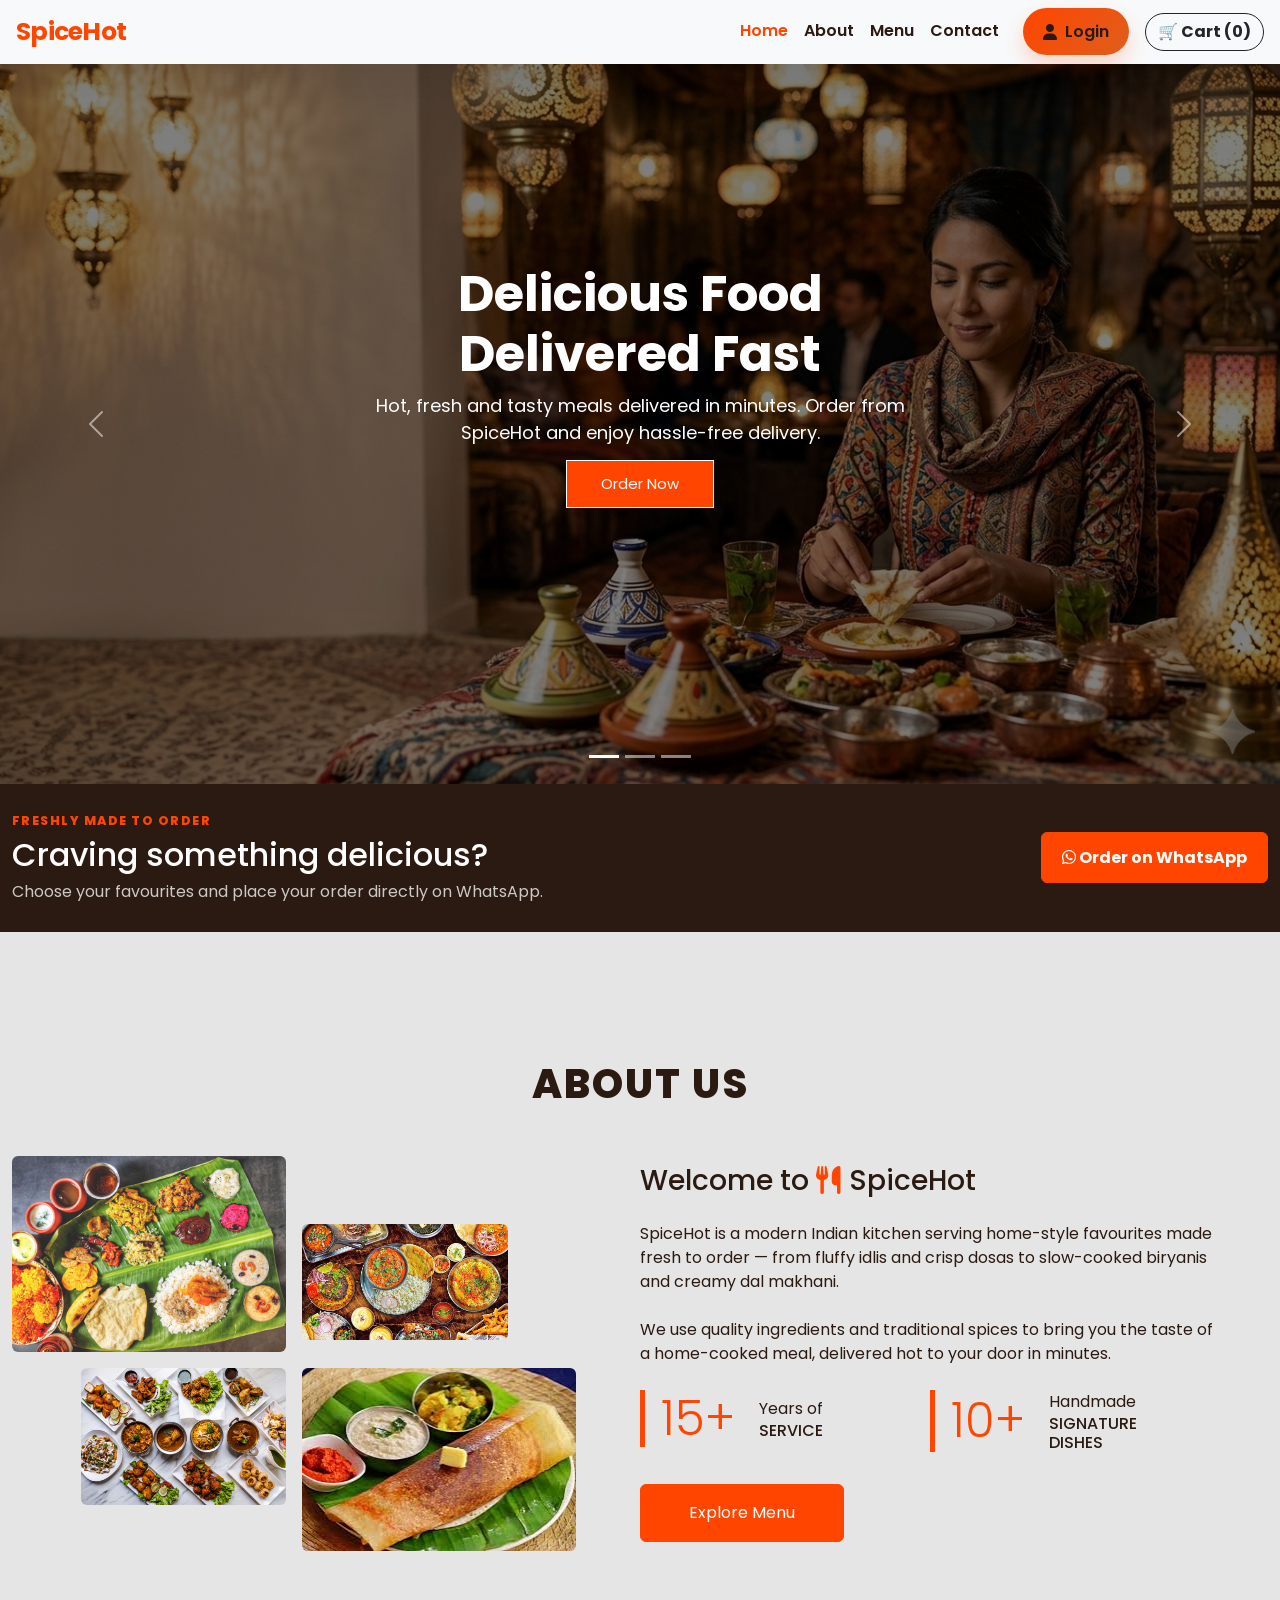
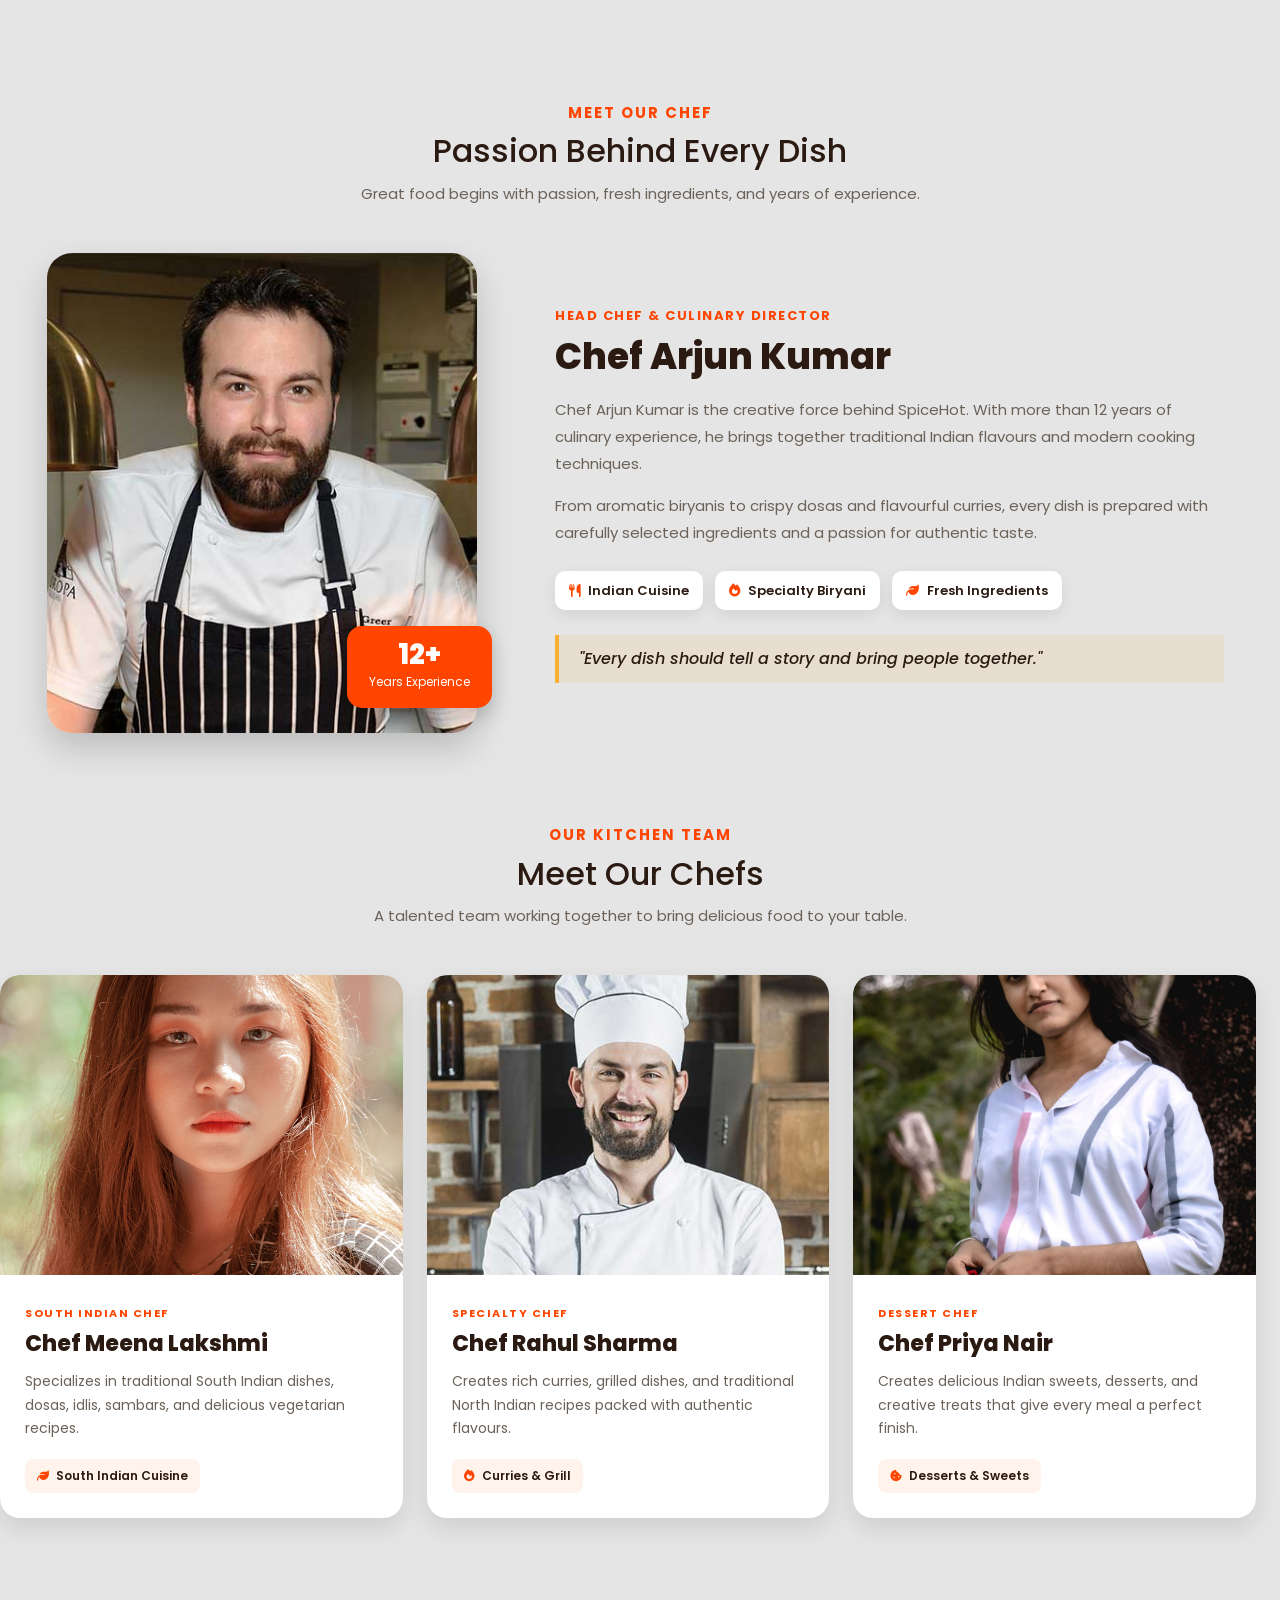
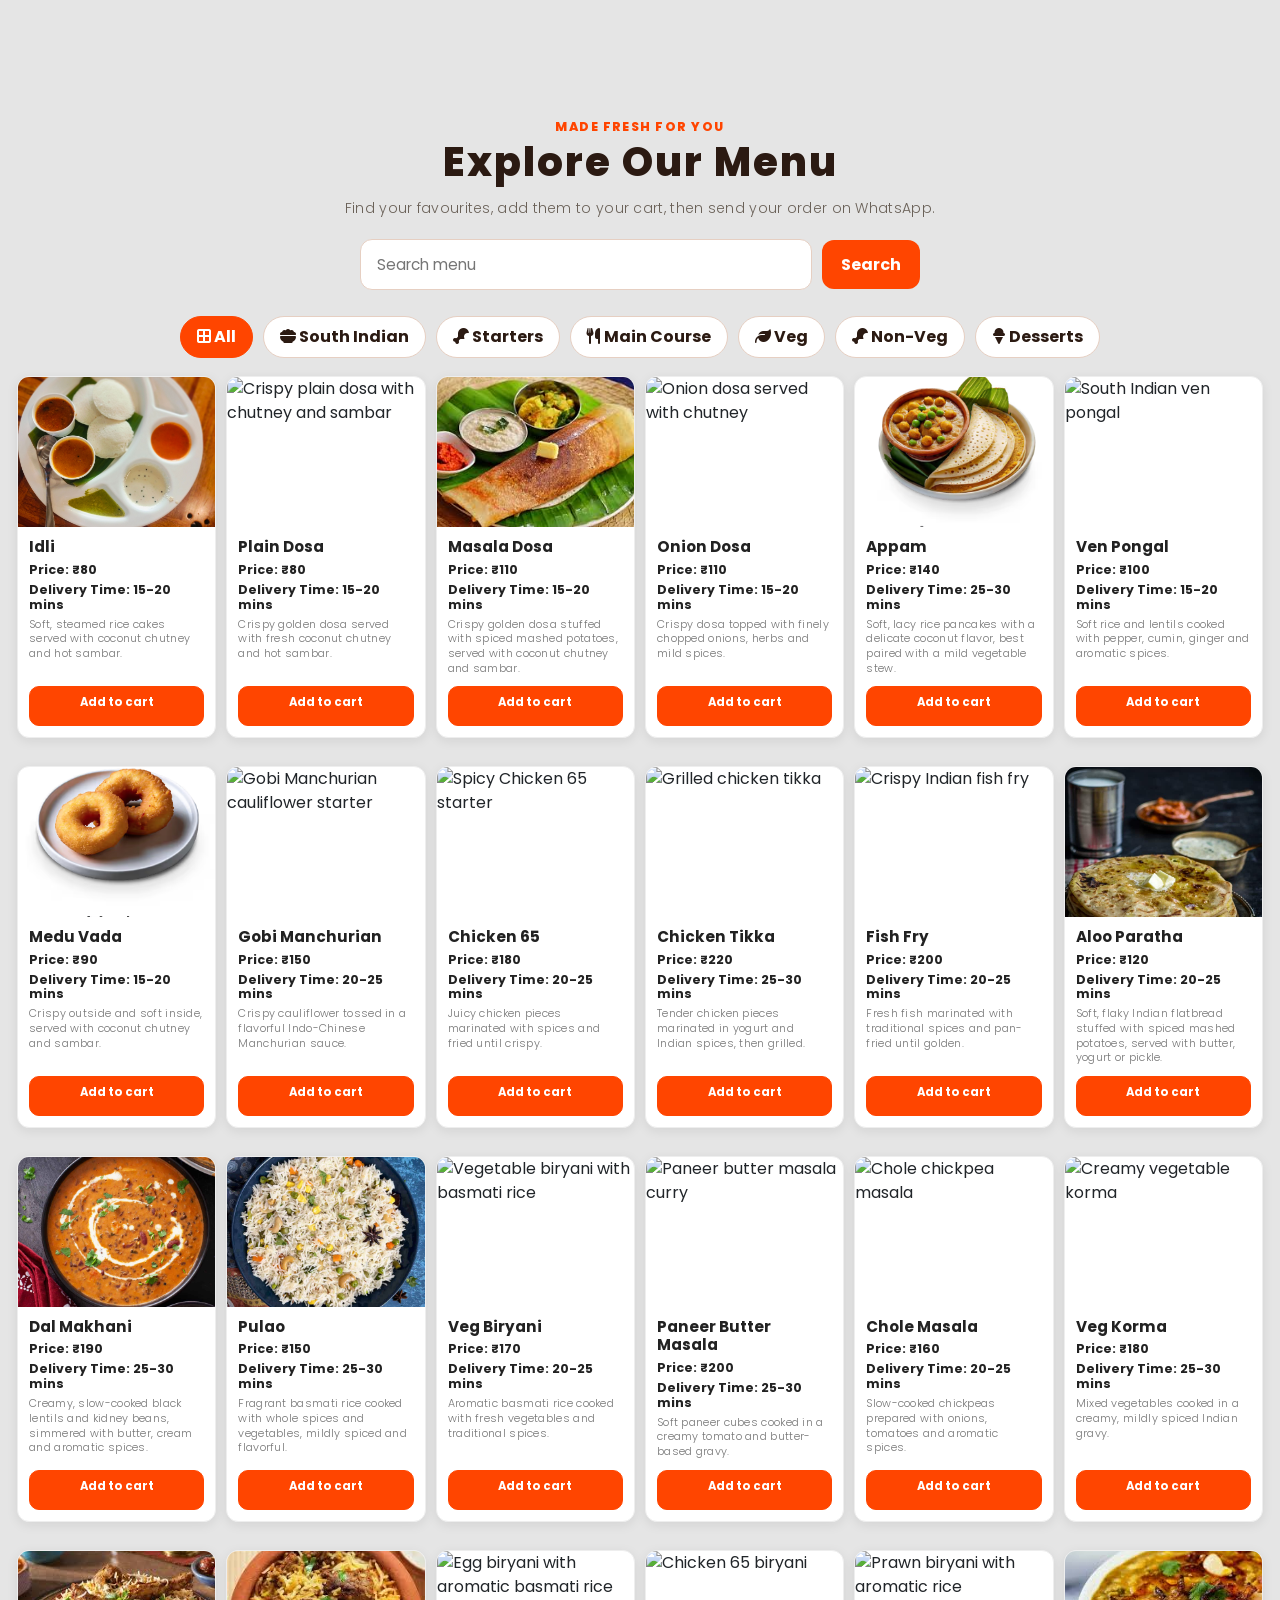
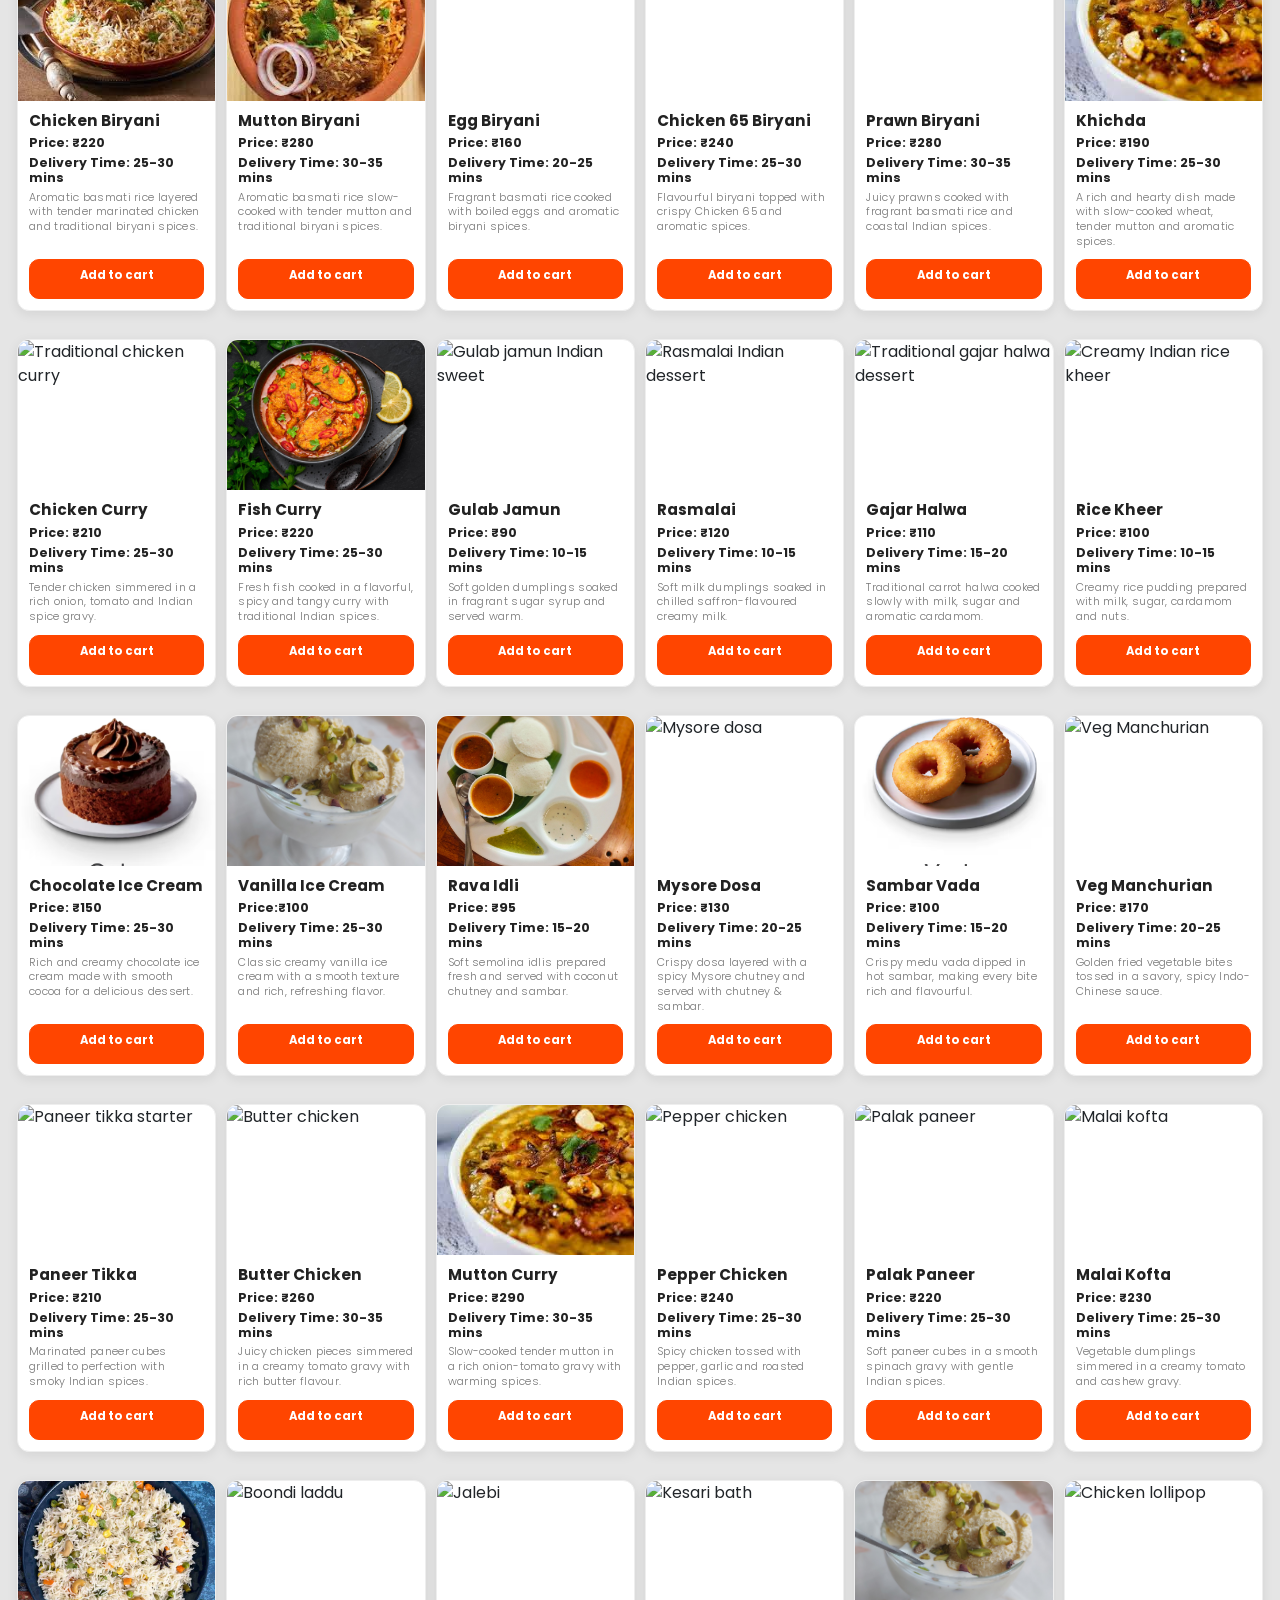
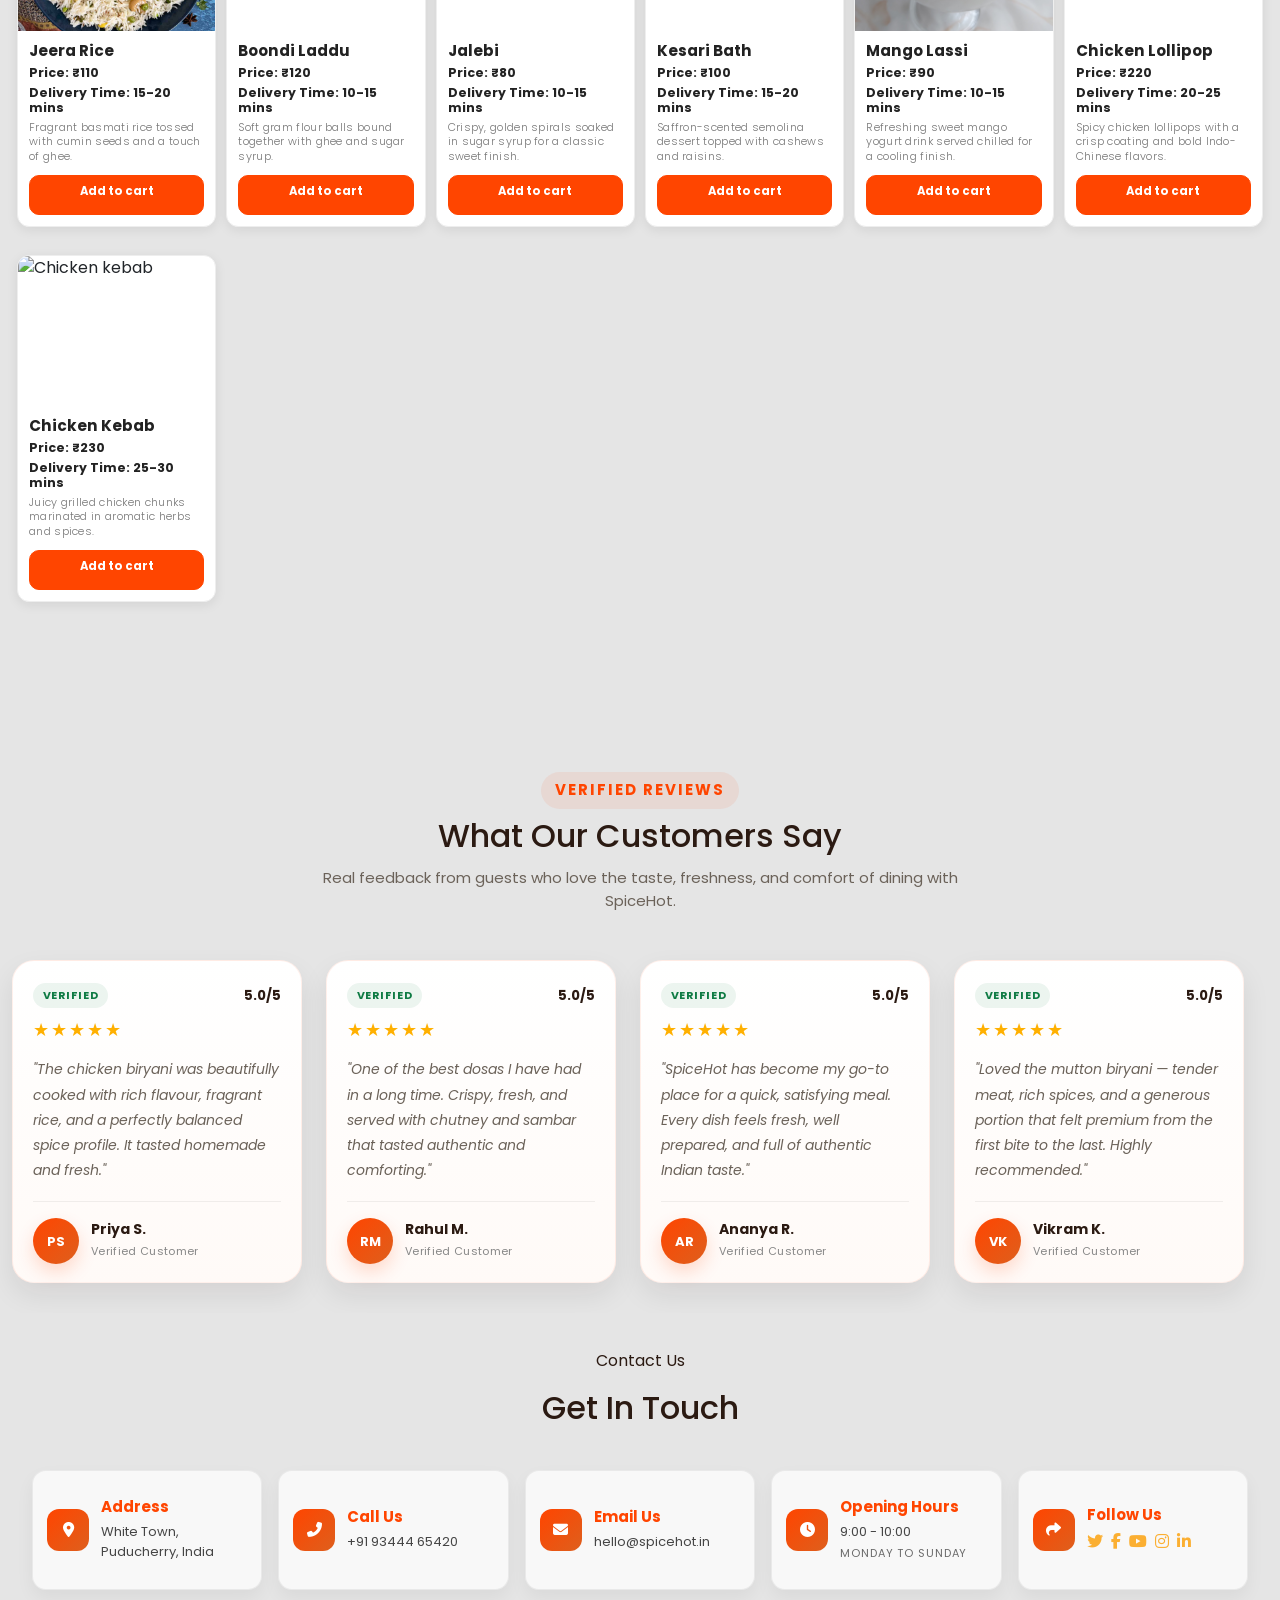
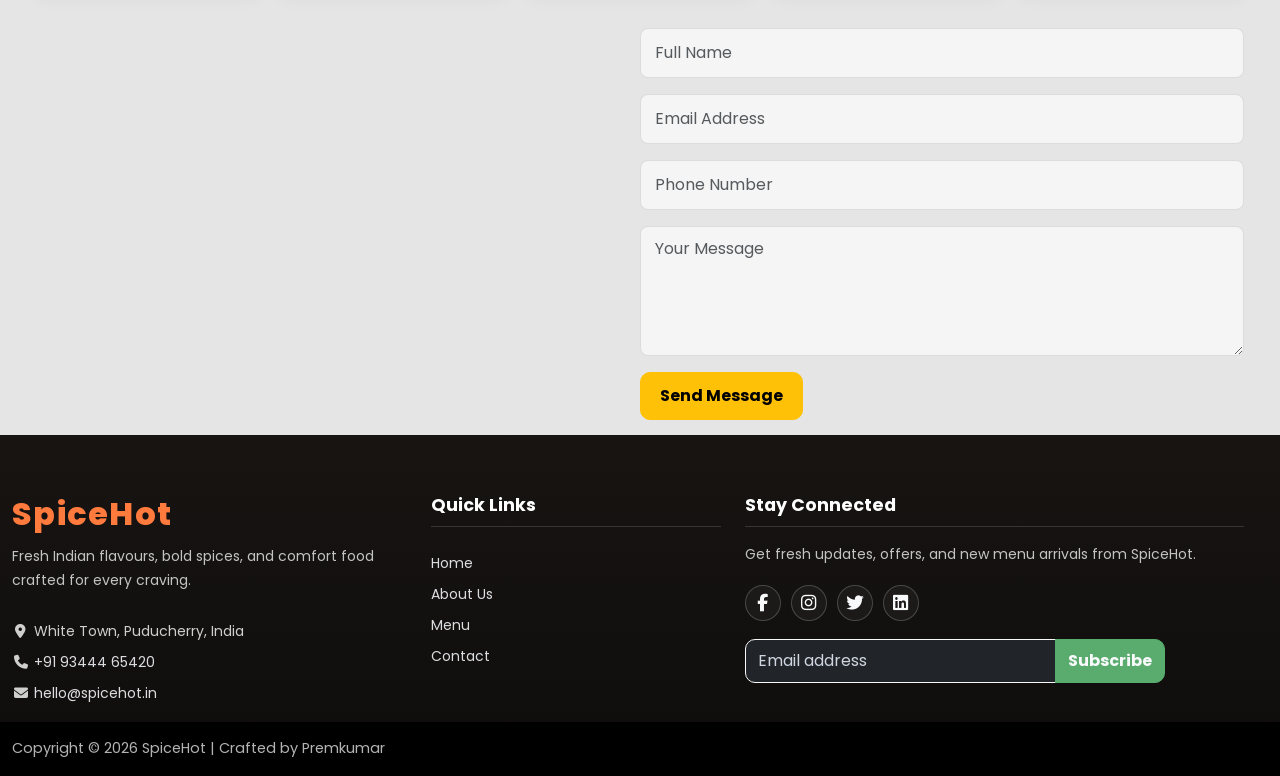
==== commit eaed1b26: "add login page" ====
--- a/index.html
+++ b/index.html
@@ -56,6 +56,10 @@
                     <li class="nav-item"><a class="nav-link" href="#menu">Menu</a></li>
                     <li class="nav-item"><a class="nav-link" href="#contact">Contact</a></li>
                 </ul>
+                <a href="login.html" class="header-login-btn mt-3 mt-lg-0 ms-lg-3" aria-label="Login to SpiceHot">
+                    <i class="fa-solid fa-user me-2" aria-hidden="true"></i>
+                    Login
+                </a>
                 <!-- Cart -->
                 <button type="button" id="cartToggle" class="btn btn-outline-dark mt-3 mt-lg-0 ms-lg-3"
                     data-bs-toggle="offcanvas" data-bs-target="#cartOffcanvas" aria-controls="cartOffcanvas">
@@ -1126,20 +1130,23 @@
         <!-- Cart Offcanvas -->
         <div class="offcanvas offcanvas-end" tabindex="-1" id="cartOffcanvas" aria-labelledby="cartOffcanvasLabel">
             <div class="offcanvas-header">
-                <h5 class="offcanvas-title" id="cartOffcanvasLabel">Your Cart</h5>
+                <div>
+                    <p class="cart-panel-kicker">Restaurant Order</p>
+                    <h5 class="offcanvas-title" id="cartOffcanvasLabel">My Order</h5>
+                </div>
                 <button type="button" class="btn-close" data-bs-dismiss="offcanvas" aria-label="Close"></button>
             </div>
             <div class="offcanvas-body d-flex flex-column">
                 <ul class="list-unstyled flex-grow-1" id="cartItems">
-                    <li class="text-muted" id="cartEmptyMsg">Your cart is empty.</li>
+                    <li class="text-muted" id="cartEmptyMsg">Your basket is empty.</li>
                 </ul>
-                <div class="border-top pt-3">
+                <div class="cart-summary-box">
                     <div class="d-flex justify-content-between fw-bold fs-5 mb-3">
                         <span>Total</span>
                         <span>₹<span id="cartTotal">0</span></span>
                     </div>
                     <button class="btn btn-primary w-100" id="checkoutBtn"><i class="fa-brands fa-whatsapp"
-                            aria-hidden="true"></i> Order on WhatsApp</button>
+                            aria-hidden="true"></i> Place order on WhatsApp</button>
                 </div>
             </div>
         </div>
@@ -1431,10 +1438,16 @@
         </div>
     </footer>
 
-    <a class="mobile-order-button"
-        href="https://wa.me/919344465420?text=Hi%20SpiceHot%2C%20I%20would%20like%20to%20place%20an%20order."
-        target="_blank" rel="noopener noreferrer"><i class="fa-brands fa-whatsapp" aria-hidden="true"></i> Order on
-        WhatsApp</a>
+    <button type="button" class="mobile-order-button" id="mobileCartButton"
+        data-bs-toggle="offcanvas" data-bs-target="#cartOffcanvas" aria-controls="cartOffcanvas"
+        aria-label="Open my order">
+        <span class="mobile-order-label">My Order</span>
+        <span class="mobile-order-count" id="mobileCartCount">0</span>
+    </button>
+
+    <button type="button" class="scroll-top-button" id="scrollTopBtn" aria-label="Scroll to top">
+        <i class="fas fa-arrow-up" aria-hidden="true"></i>
+    </button>
 
     <script type="application/ld+json">
     {
--- a/style.css
+++ b/style.css
@@ -147,6 +147,54 @@
 #searchbar {
   height: 2.3rem;
 }
+.header-login-btn {
+  display: inline-flex;
+  align-items: center;
+  justify-content: center;
+  padding: 0.72rem 1.25rem;
+  border-radius: 999px;
+  background: linear-gradient(135deg, var(--brand-primary) 0%, #de5f1d 100%);
+  color: #fff;
+  font-weight: 700;
+  text-decoration: none;
+  box-shadow: 0 10px 20px rgba(255, 69, 0, 0.2);
+  transition: transform 0.2s ease, box-shadow 0.2s ease;
+}
+
+.header-login-btn:hover,
+.header-login-btn:focus,
+.header-login-btn:active {
+  color: #fff !important;
+  text-decoration: none;
+  transform: translateY(-1px);
+  box-shadow: 0 14px 24px rgba(255, 69, 0, 0.25);
+}
+
+.auth-message {
+  display: block;
+  padding: 0.8rem 1rem;
+  margin-bottom: 1rem;
+  border-radius: 12px;
+  font-size: 0.92rem;
+  font-weight: 600;
+}
+
+.auth-message[hidden] {
+  display: none;
+}
+
+.auth-message--success {
+  background: rgba(26, 188, 156, 0.1);
+  color: #13795b;
+  border: 1px solid rgba(26, 188, 156, 0.2);
+}
+
+.auth-message--error {
+  background: rgba(220, 53, 69, 0.08);
+  color: #a12a2a;
+  border: 1px solid rgba(220, 53, 69, 0.15);
+}
+
 #cartToggle {
   white-space: nowrap;
   border-radius: 999px;
@@ -207,11 +255,21 @@
     display: none;
   }
 
+  .header-login-btn,
   #cartToggle {
     width: 100%;
     margin-left: 0 !important;
     margin-top: 0.75rem !important;
     padding: 0.7rem 1rem;
+  }
+
+  .header-login-btn {
+    background: linear-gradient(135deg, var(--brand-primary) 0%, #de5f1d 100%);
+    color: #fff;
+    box-shadow: none;
+  }
+
+  #cartToggle {
     background: var(--brand-secondary);
     border-color: var(--brand-secondary);
     color: #fff;
@@ -359,6 +417,87 @@
 
 .mobile-order-button {
   display: none;
+}
+
+.mobile-order-button {
+  position: fixed;
+  right: 14px;
+  bottom: 14px;
+  left: auto;
+  z-index: 1048;
+  display: none;
+  align-items: center;
+  justify-content: center;
+  gap: 0.5rem;
+  border: none;
+  border-radius: 999px;
+  background: linear-gradient(135deg, #ff7a3d 0%, #ff4500 100%);
+  color: #fff;
+  padding: 0.8rem 1rem;
+  box-shadow: 0 12px 26px rgba(255, 69, 0, 0.28);
+  font-weight: 800;
+  text-align: center;
+  text-decoration: none;
+  transition: opacity 0.2s ease, visibility 0.2s ease, transform 0.2s ease;
+}
+
+.mobile-order-button.is-visible {
+  display: flex;
+}
+
+.mobile-order-button.is-hidden {
+  opacity: 0;
+  visibility: hidden;
+  pointer-events: none;
+  transform: translateY(16px);
+}
+
+.mobile-order-label {
+  line-height: 1;
+}
+
+.mobile-order-count {
+  display: inline-flex;
+  align-items: center;
+  justify-content: center;
+  min-width: 24px;
+  height: 24px;
+  padding: 0 6px;
+  border-radius: 999px;
+  background: rgba(255, 255, 255, 0.22);
+  font-size: 0.8rem;
+  font-weight: 700;
+}
+
+.scroll-top-button {
+  position: fixed;
+  right: 18px;
+  bottom: 92px;
+  z-index: 1047;
+  width: 50px;
+  height: 50px;
+  border: none;
+  border-radius: 50%;
+  background: linear-gradient(135deg, var(--brand-primary) 0%, #de5f1d 100%);
+  color: #fff;
+  box-shadow: 0 10px 25px rgba(255, 69, 0, 0.28);
+  display: flex;
+  align-items: center;
+  justify-content: center;
+  opacity: 0;
+  visibility: hidden;
+  transform: translateY(12px);
+  transition: all 0.25s ease;
+}
+
+.scroll-top-button.visible {
+  opacity: 1;
+  visibility: visible;
+  transform: translateY(0);
+}
+
+.scroll-top-button:hover {
+  transform: translateY(-2px);
 }
 
 #cartOffcanvas {
@@ -815,17 +954,33 @@
 /* Cart offcanvas */
 #cartOffcanvas {
   border-left: 1px solid rgba(43, 26, 18, 0.06);
+  border-radius: 1rem 0 0 0;
 }
 #cartOffcanvas .offcanvas-header {
+  display: flex;
+  align-items: center;
+  justify-content: space-between;
   border-bottom: 1px solid #f3e8e1;
   padding: 1rem 1rem 0.9rem;
+  background: linear-gradient(180deg, #fffaf7 0%, #fff 100%);
+}
+#cartOffcanvas .cart-panel-kicker {
+  margin: 0 0 4px;
+  color: var(--brand-primary);
+  font-size: 0.68rem;
+  font-weight: 800;
+  letter-spacing: 0.12em;
+  text-transform: uppercase;
 }
 #cartOffcanvas .offcanvas-title {
+  margin: 0;
   font-weight: 800;
   color: var(--brand-secondary);
+  letter-spacing: -0.02em;
 }
 #cartOffcanvas .offcanvas-body {
   background: linear-gradient(180deg, #fffaf7 0%, #ffffff 100%);
+  padding-top: 1rem;
 }
 #cartItems {
   display: flex;
@@ -901,6 +1056,12 @@
   border-color: #dc3545;
   color: #fff;
 }
+.cart-summary-box {
+  margin-top: auto;
+  border-top: 1px solid #f3e8e1;
+  padding-top: 1rem;
+}
+
 #checkoutBtn {
   border-radius: 14px;
   font-weight: 700;
@@ -1566,28 +1727,11 @@
     }
 
     .mobile-order-button {
-        position: fixed;
         right: 14px;
         bottom: 14px;
-        left: 14px;
-        z-index: 1048;
-        display: block;
-        border-radius: 999px;
-        background: #25D366;
-        color: #fff;
-        padding: 0.9rem 1rem;
-        box-shadow: 0 8px 24px rgba(37, 211, 102, 0.32);
-        font-weight: 800;
-        text-align: center;
-        text-decoration: none;
-        transition: opacity 0.2s ease, visibility 0.2s ease, transform 0.2s ease;
-    }
-
-    .mobile-order-button.is-hidden {
-        opacity: 0;
-        visibility: hidden;
-        pointer-events: none;
-        transform: translateY(16px);
+        left: auto;
+        width: auto;
+        min-width: 120px;
     }
 
     .chef-section {
